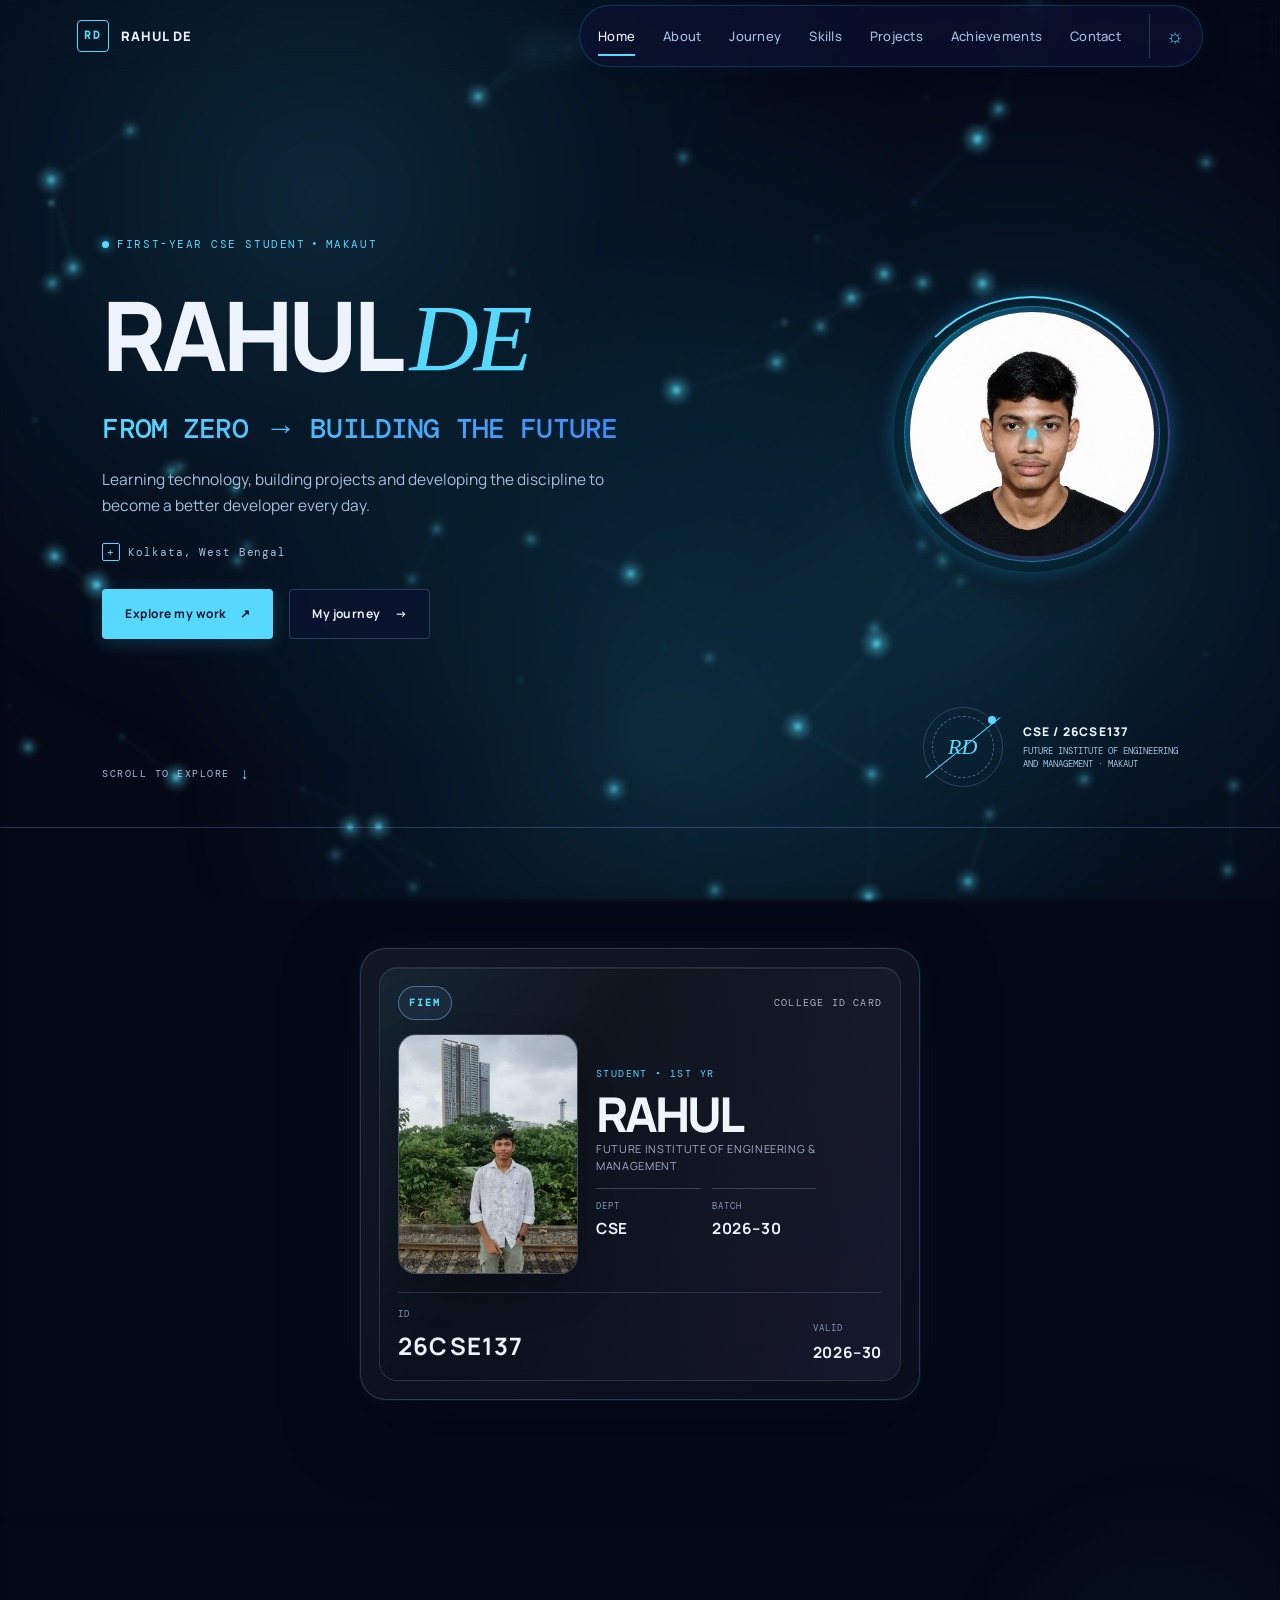
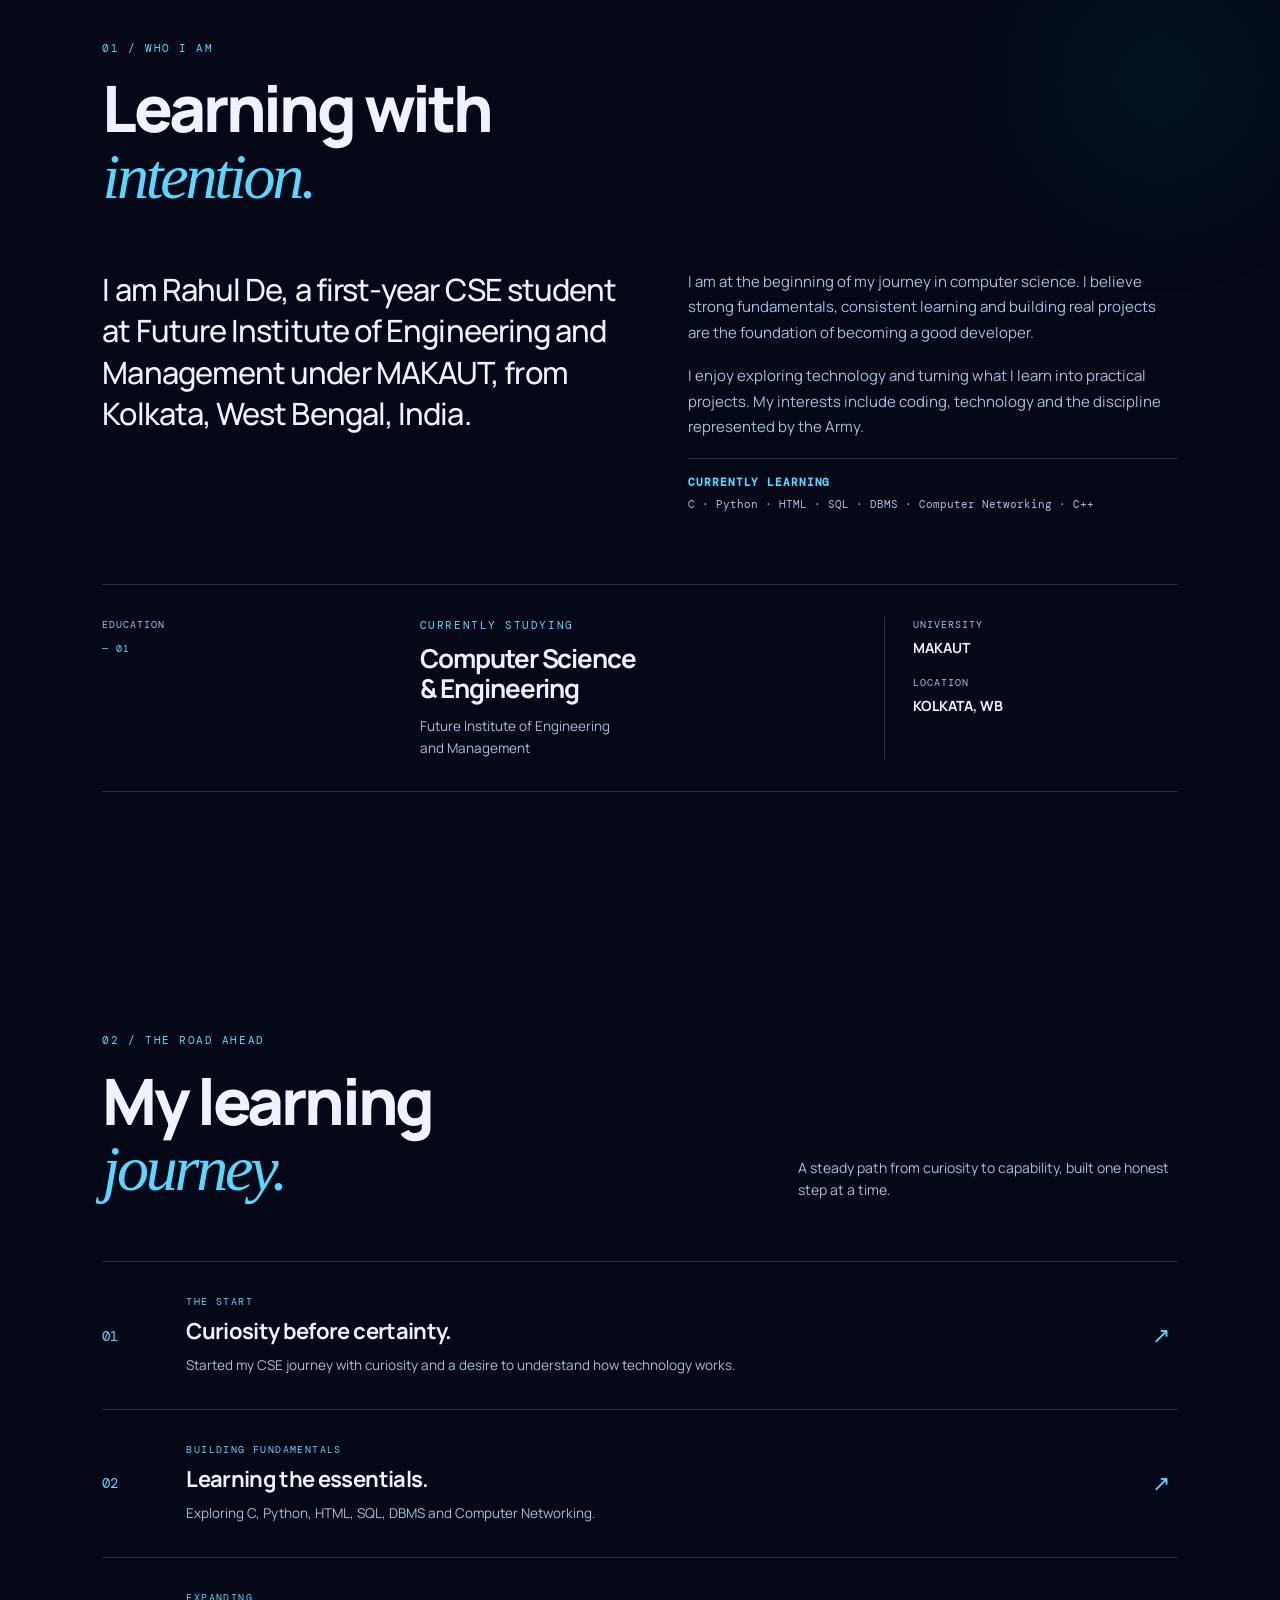
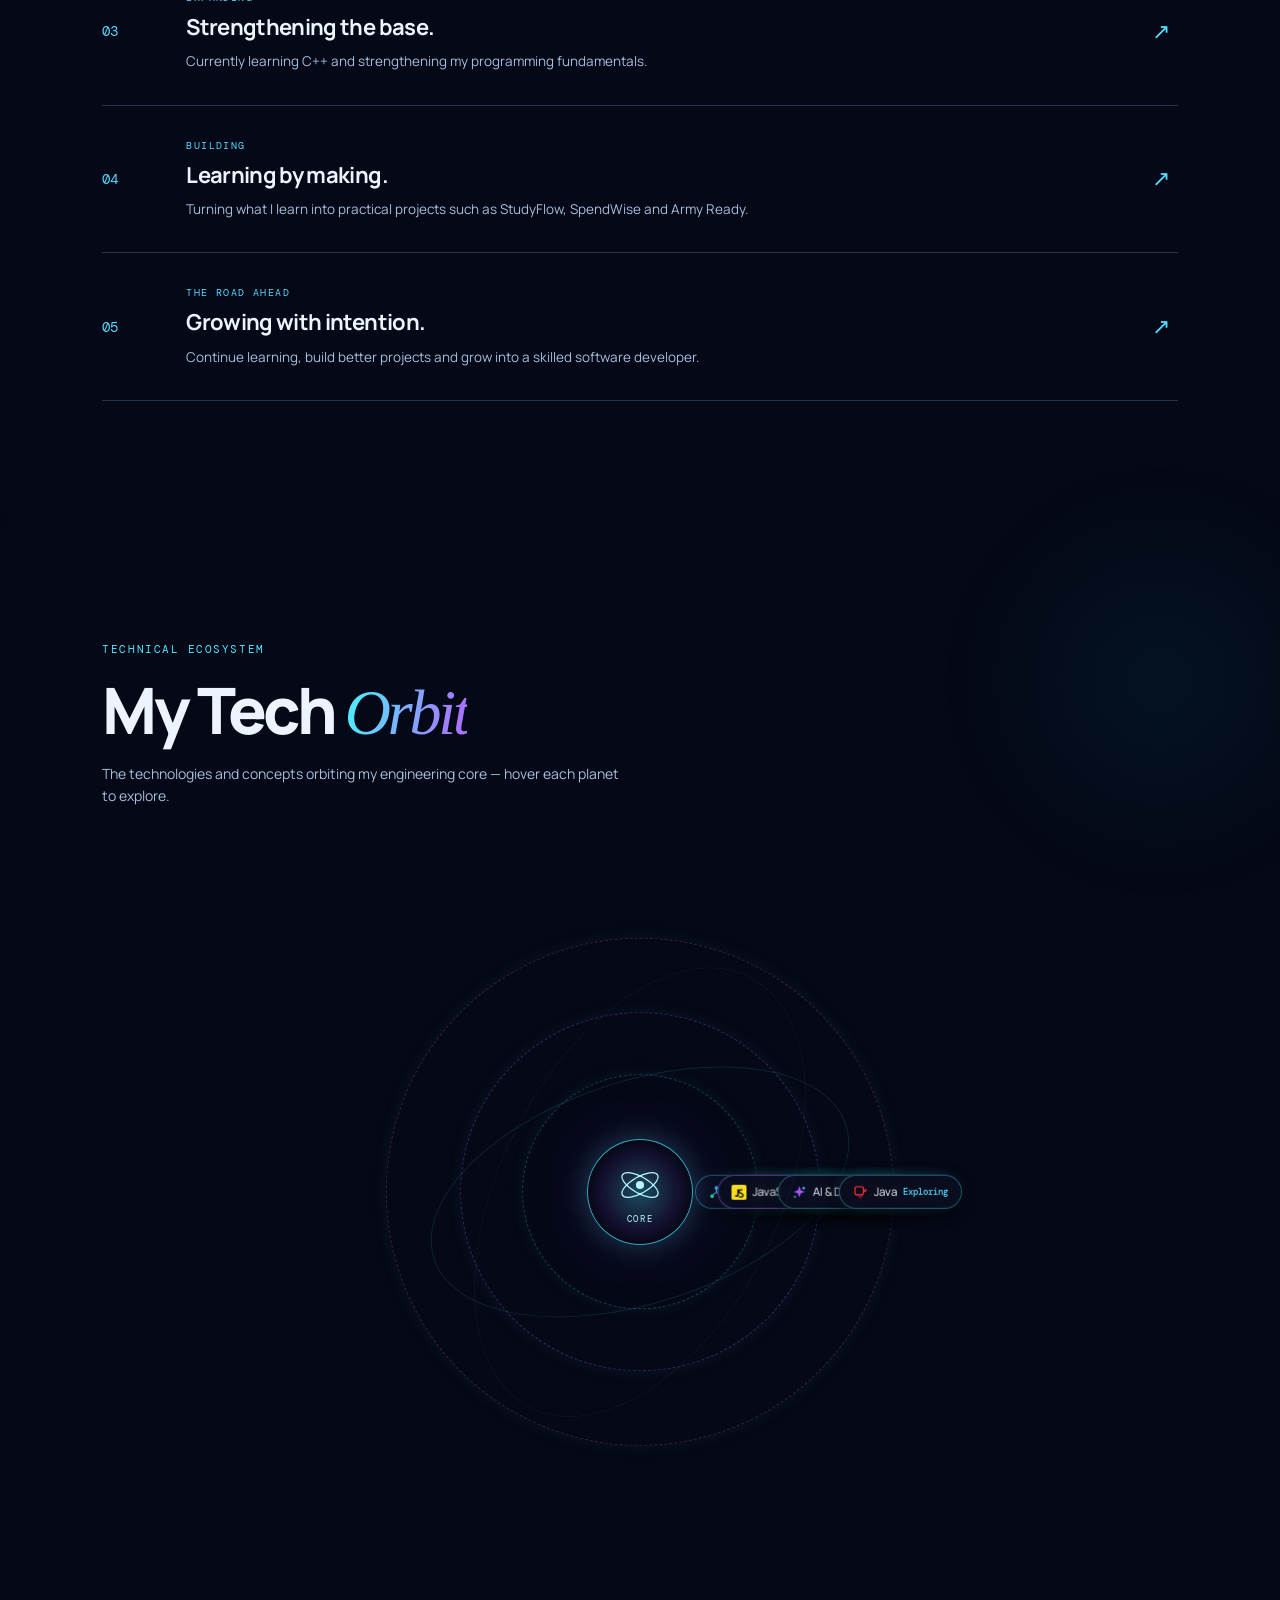
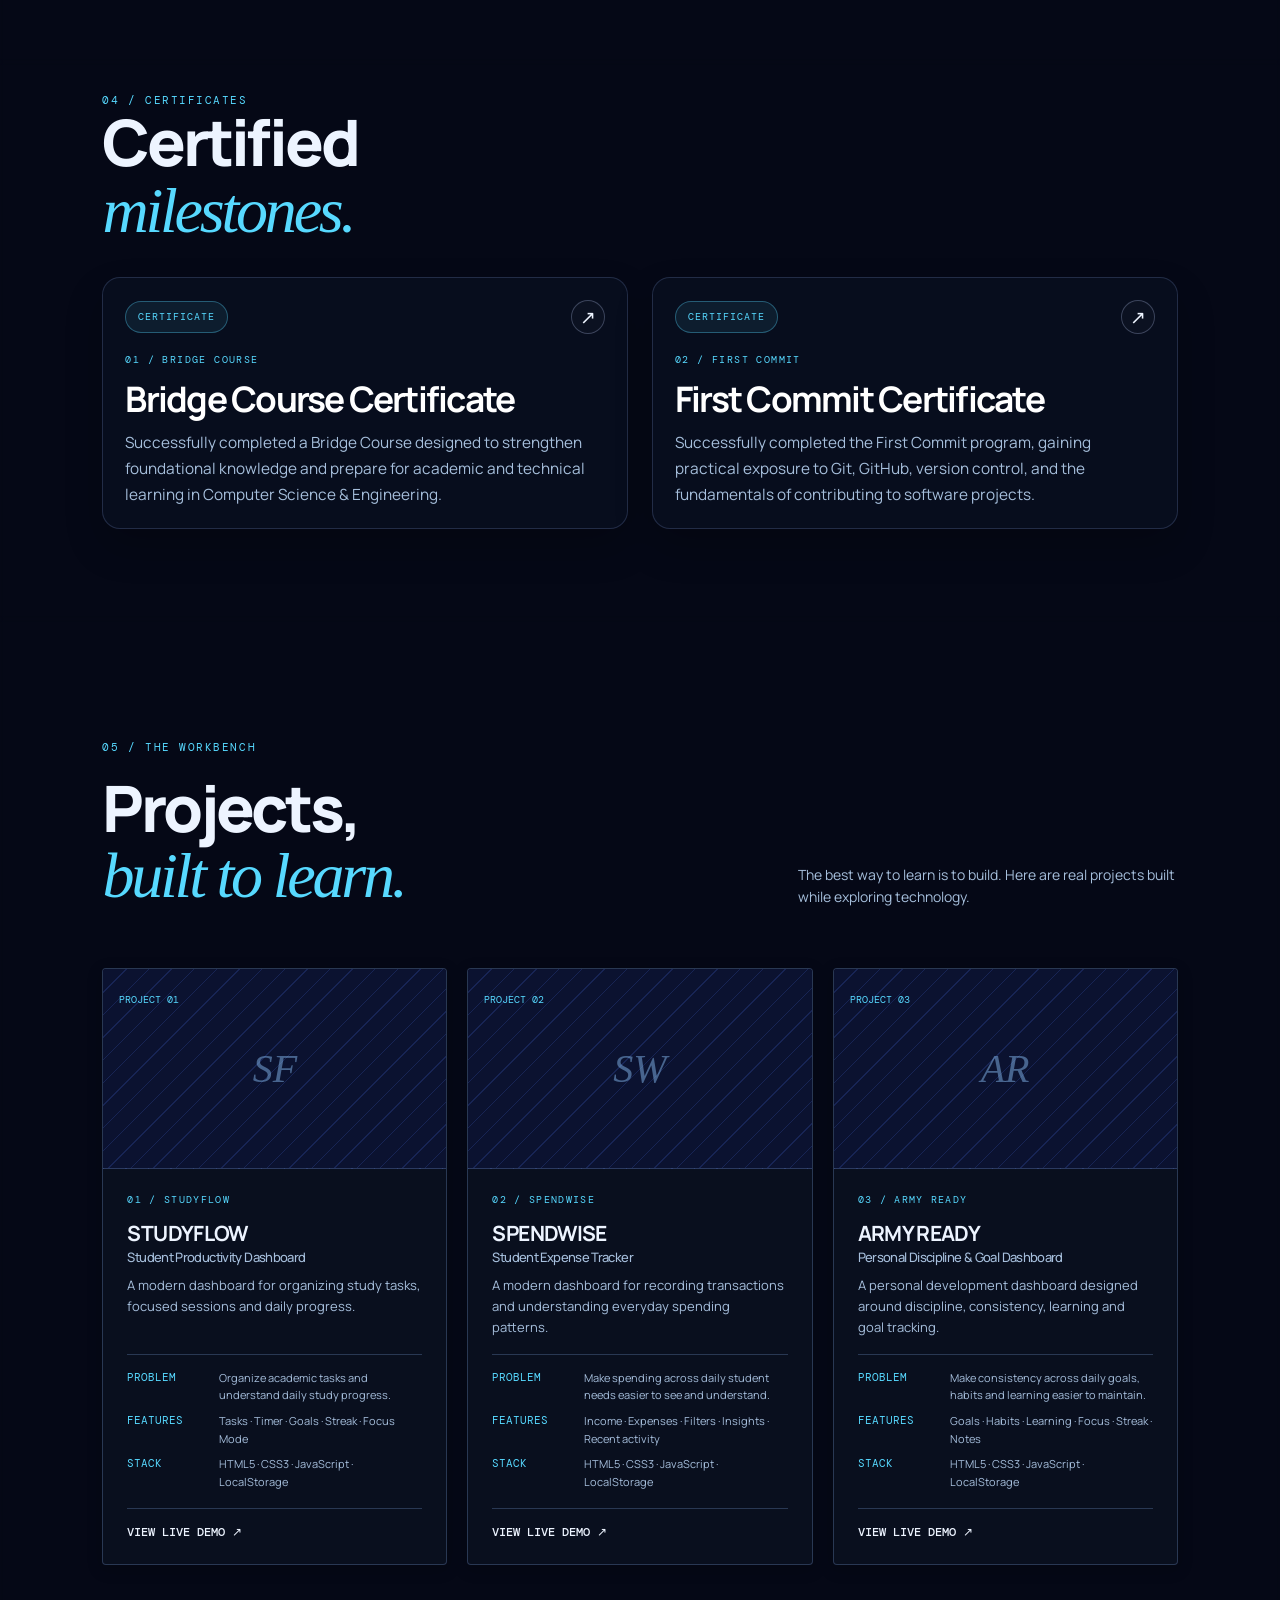
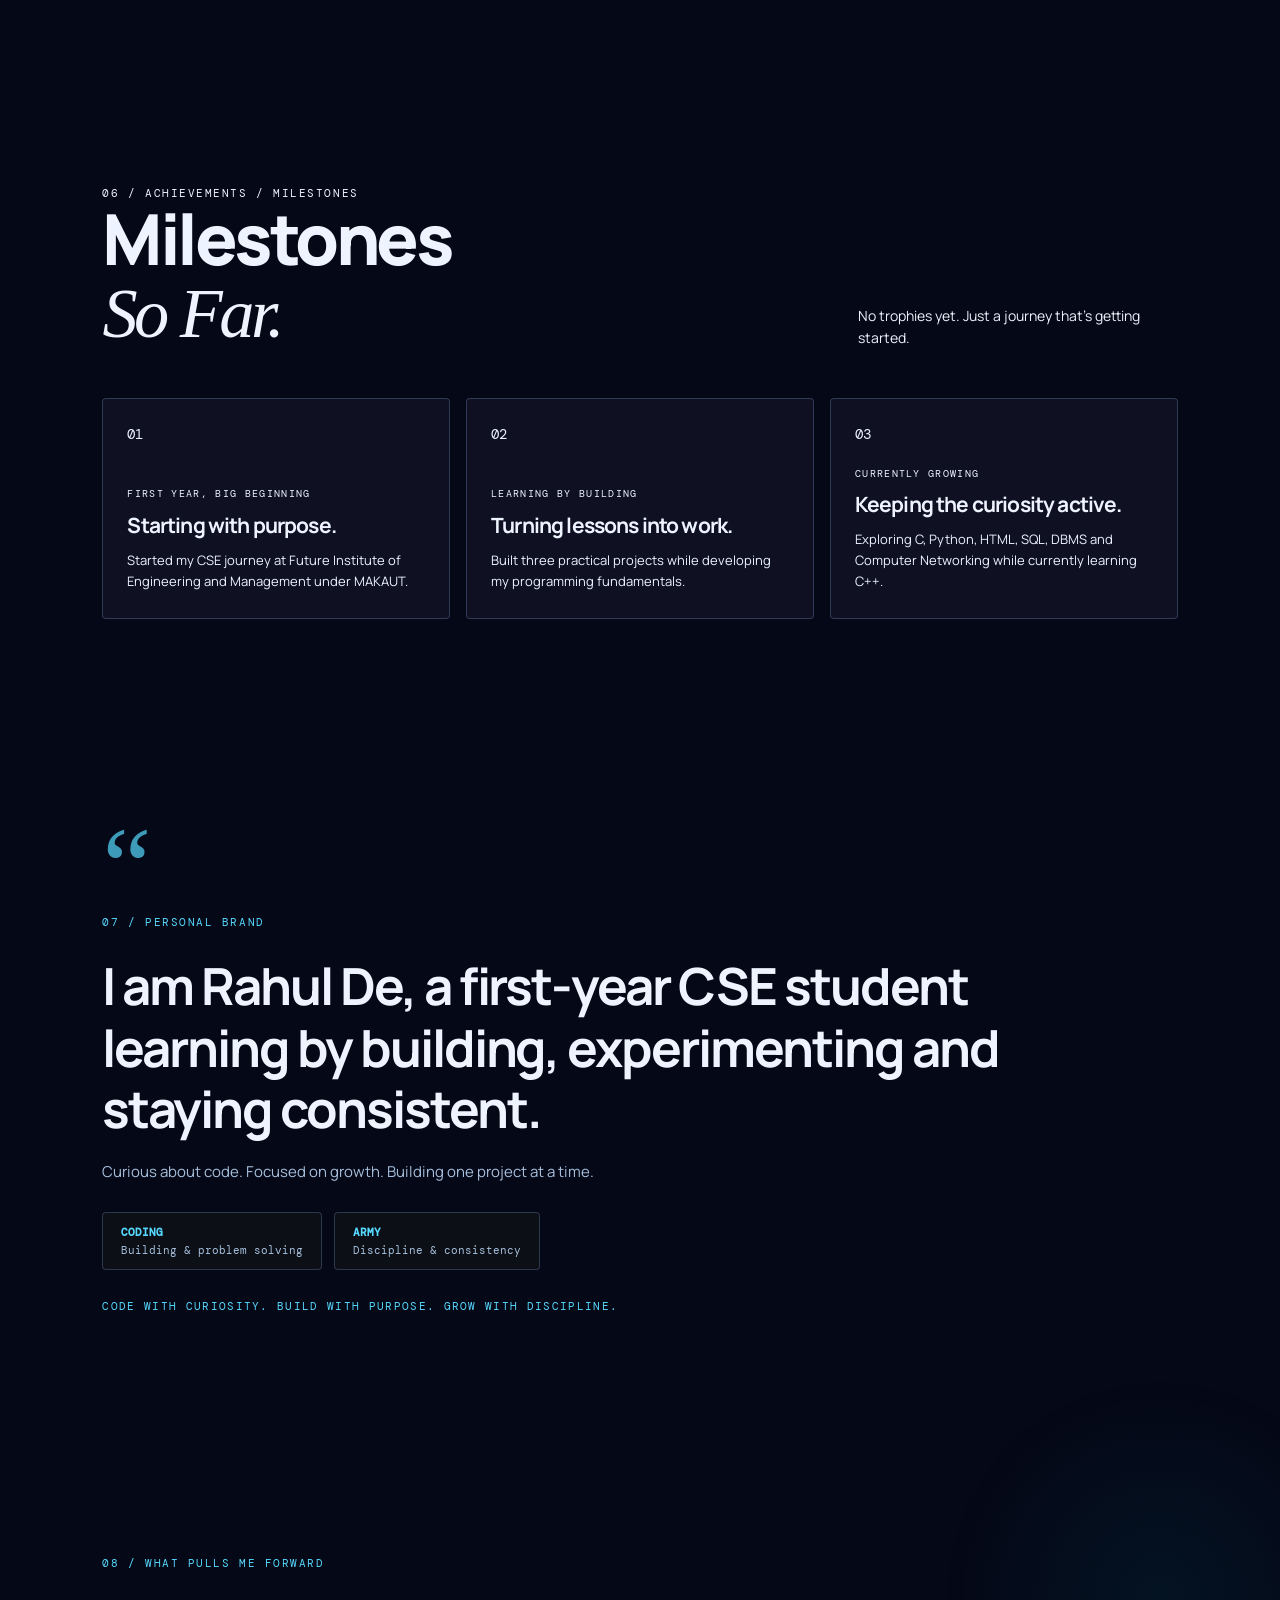
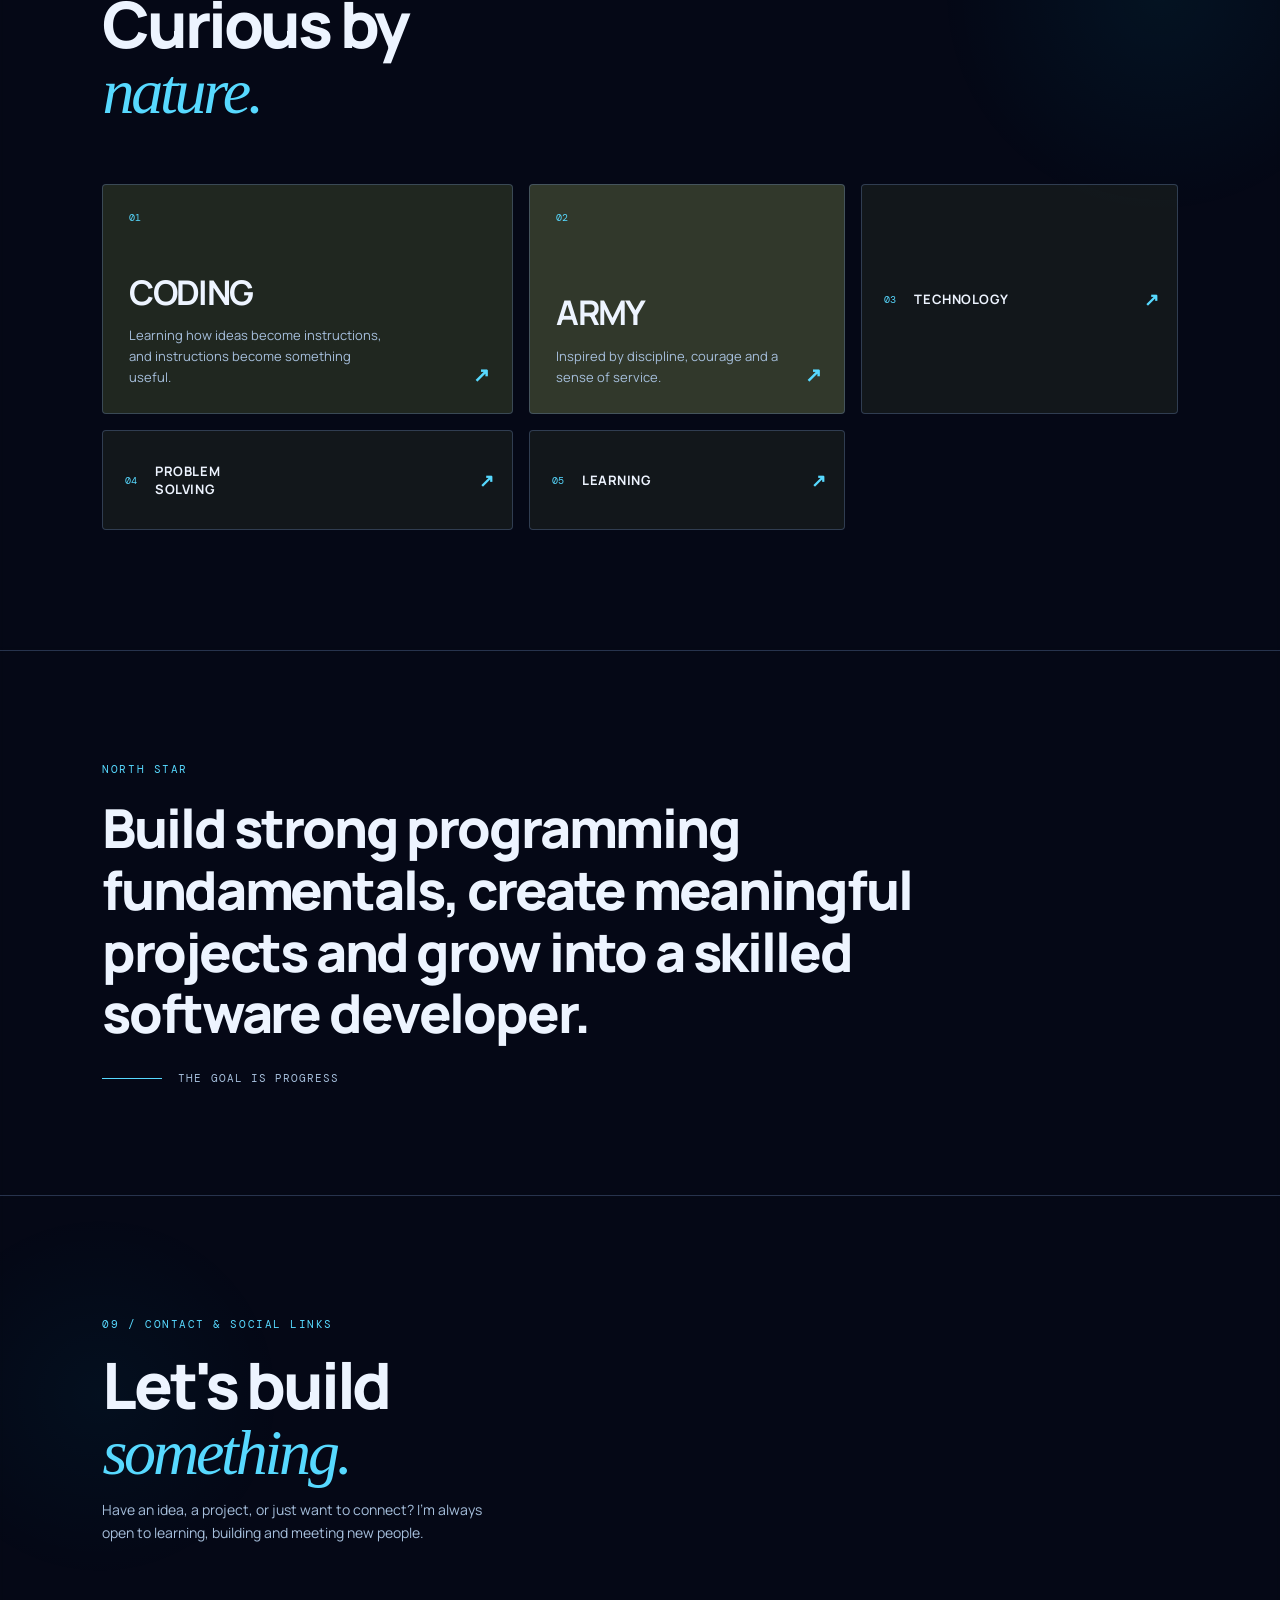
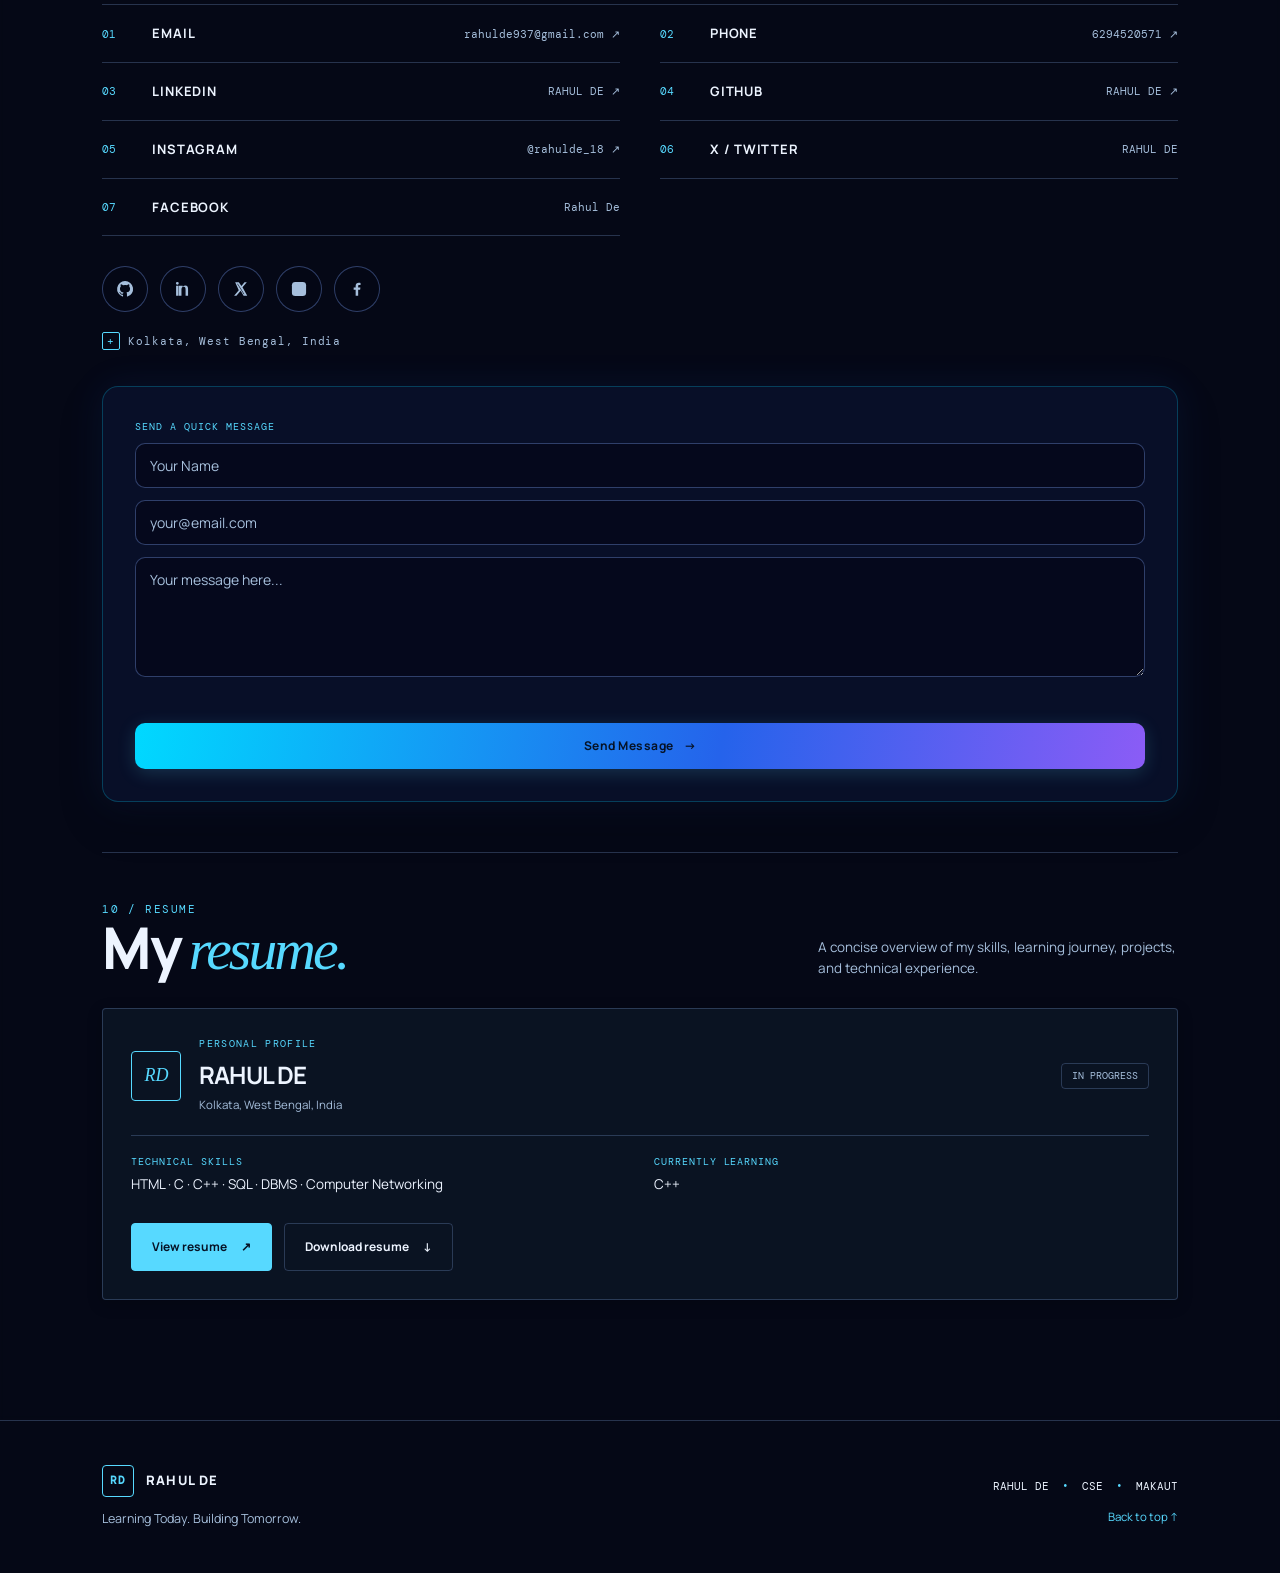
==== index.html @ 763a30e7 "change" ====
<!doctype html>
<html lang="en">
<head>
	<meta charset="utf-8">
	<meta name="viewport" content="width=device-width, initial-scale=1.0">
	<meta name="description" content="Rahul De is a first-year CSE student beginning his journey in programming, technology and problem solving.">
	<title>Rahul De | CSE Student</title>
	<link rel="preconnect" href="https://fonts.googleapis.com">
	<link rel="preconnect" href="https://fonts.gstatic.com" crossorigin>
	<link href="https://fonts.googleapis.com/css2?family=DM+Mono:wght@400;500&family=Manrope:wght@400;500;600;700;800&display=swap" rel="stylesheet">
	<link rel="stylesheet" href="style.css">
</head>
<body>
	<canvas id="futuristic-bg" class="futuristic-bg cyber-bg" aria-hidden="true"></canvas>
	<div class="portfolio-backdrop" aria-hidden="true">
		<div class="starfield">
			<span class="star star-1"></span><span class="star star-2"></span><span class="star star-3"></span>
			<span class="star star-4"></span><span class="star star-5"></span><span class="star star-6"></span>
			<span class="star star-7"></span><span class="star star-8"></span><span class="star star-9"></span>
			<span class="star star-10"></span><span class="star star-11"></span><span class="star star-12"></span>
			<span class="star star-13"></span><span class="star star-14"></span><span class="star star-15"></span>
			<span class="star star-16"></span><span class="star star-17"></span><span class="star star-18"></span>
		</div>
		<div class="glow-orb glow-orb-purple"></div>
		<div class="glow-orb glow-orb-cyan"></div>
	</div>
	<div class="scroll-progress" aria-hidden="true"><span></span></div>
	
	<header class="site-header">
		<a class="brand" href="#home" aria-label="Rahul De home"><span>RD</span><strong>RAHUL DE</strong></a>
		<button class="menu-toggle" type="button" aria-expanded="false" aria-controls="site-nav" aria-label="Toggle navigation menu">
			<span></span><span></span><span></span>
			<span class="sr-only">Toggle navigation menu</span>
		</button>
		<nav id="site-nav" class="site-nav" aria-label="Main navigation">
			<a class="nav-link active" href="#home">Home</a>
			<a class="nav-link" href="#about">About</a>
			<a class="nav-link" href="#journey">Journey</a>
			<a class="nav-link" href="#skills">Skills</a>
			<a class="nav-link" href="#projects">Projects</a>
			<a class="nav-link" href="#achievements">Achievements</a>
			<a class="nav-link" href="#contact">Contact</a>
			<button class="theme-toggle" type="button" aria-label="Switch to light theme" title="Toggle theme">
				<span class="theme-icon">☼</span>
			</button>
		</nav>
	</header>

	<main>
		<!-- 01. Hero Section -->
		<section id="home" class="hero section-pad">
			<div class="hero-grid-art" aria-hidden="true"></div>
			<div class="hero-container">
				<div class="hero-copy reveal">
					<p class="eyebrow"><span class="eyebrow-dot"></span> FIRST-YEAR CSE STUDENT <b>•</b> MAKAUT</p>
					<h1>RAHUL <em>DE</em></h1>
					<p class="hero-statement">FROM ZERO <span>→</span> BUILDING THE FUTURE</p>
					<p class="hero-intro">Learning technology, building projects and developing the discipline to become a better developer every day.</p>
					<div class="hero-location"><span>+</span> Kolkata, West Bengal</div>
					<div class="button-row">
						<a class="button button-primary" href="#projects">Explore my work <span>↗</span></a>
						<a class="button button-quiet" href="#about">My journey <span>→</span></a>
					</div>
				</div>
				<div class="hero-photo reveal">
					<div class="photo-orbit-wrapper">
						<div class="hero-photo-frame">
							<img src="./1787078400465_proimage.png" alt="Rahul De - CSE Student" class="hero-photo-img">
						</div>
						<span class="photo-orbit-dot" aria-hidden="true"></span>
					</div>
				</div>
			</div>
			<div class="hero-meta reveal">
				<div class="orbit">
					<span class="orbit-line"></span>
					<span class="orbit-dot"></span>
					<div class="initials">RD</div>
				</div>
				<div>
					<p>CSE / 26CSE137</p>
					<small>FUTURE INSTITUTE OF ENGINEERING</small>
					<small>AND MANAGEMENT · MAKAUT</small>
				</div>
			</div>
			<div class="hero-scroll">SCROLL TO EXPLORE <span>↓</span></div>
		</section>

		<section id="college-id-card" class="college-id-card-section section-pad" aria-label="College ID Card section">
			<div class="college-id-card-stage reveal">
				<article class="college-id-card" aria-label="Rahul De college ID card">
					<div class="college-id-card-inner">
						<div class="college-id-card-header">
							<span class="college-id-brand">FIEM</span>
							<span class="college-id-badge">College ID Card</span>
						</div>
						<div class="college-id-card-main">
							<div class="college-id-photo-wrap">
								<img src="./Collage%20id%20card.png" alt="Rahul De college portrait" class="college-id-photo">
							</div>
							<div class="college-id-meta">
								<p class="college-id-role">Student • 1st Yr</p>
								<h3>Rahul</h3>
								<p class="college-id-university">FUTURE INSTITUTE OF ENGINEERING &amp; MANAGEMENT</p>
								<div class="college-id-details">
									<div>
										<span>Dept</span>
										<strong>CSE</strong>
									</div>
									<div>
										<span>Batch</span>
										<strong>2026–30</strong>
									</div>
								</div>
							</div>
						</div>
						<div class="college-id-card-footer">
							<div class="college-id-id-block">
								<span>ID</span>
								<strong>26CSE137</strong>
							</div>
							<div class="college-id-valid-block">
								<span>Valid</span>
								<strong>2026–30</strong>
							</div>
						</div>
					</div>
				</article>
			</div>
		</section>

		<!-- 02. About Section -->
		<section id="about" class="section-pad about-section">
			<div class="section-heading reveal">
				<p class="kicker">01 / WHO I AM</p>
				<h2>Learning with<br><i>intention.</i></h2>
			</div>
			<div class="about-grid">
				<div class="about-lead reveal">
					<p>I am Rahul De, a first-year CSE student at Future Institute of Engineering and Management under MAKAUT, from Kolkata, West Bengal, India.</p>
				</div>
				<div class="about-detail reveal">
					<p>I am at the beginning of my journey in computer science. I believe strong fundamentals, consistent learning and building real projects are the foundation of becoming a good developer.</p>
					<p>I enjoy exploring technology and turning what I learn into practical projects. My interests include coding, technology and the discipline represented by the Army.</p>
					<p class="about-learning"><strong>CURRENTLY LEARNING</strong><span>C · Python · HTML · SQL · DBMS · Computer Networking · C++</span></p>
				</div>
			</div>
			<div class="education reveal">
				<div class="education-label">EDUCATION <span>— 01</span></div>
				<div class="education-main">
					<p class="mono">CURRENTLY STUDYING</p>
					<h3>Computer Science<br>&amp; Engineering</h3>
					<p>Future Institute of Engineering<br>and Management</p>
				</div>
				<div class="education-side">
					<p>UNIVERSITY</p>
					<strong>MAKAUT</strong>
					<p>LOCATION</p>
					<strong>KOLKATA, WB</strong>
				</div>
			</div>
		</section>

		<!-- 03. Journey Section -->
		<section id="journey" class="section-pad journey-section">
			<div class="section-heading reveal">
				<div>
					<p class="kicker">02 / THE ROAD AHEAD</p>
					<h2>My learning<br><i>journey.</i></h2>
				</div>
				<p class="heading-note">A steady path from curiosity to capability, built one honest step at a time.</p>
			</div>
			<div class="journey-list">
				<article class="journey-item reveal">
					<span class="journey-number">01</span>
					<div>
						<p class="mono">THE START</p>
						<h3>Curiosity before certainty.</h3>
						<p>Started my CSE journey with curiosity and a desire to understand how technology works.</p>
					</div>
					<span class="journey-mark">↗</span>
				</article>
				<article class="journey-item reveal">
					<span class="journey-number">02</span>
					<div>
						<p class="mono">BUILDING FUNDAMENTALS</p>
						<h3>Learning the essentials.</h3>
						<p>Exploring C, Python, HTML, SQL, DBMS and Computer Networking.</p>
					</div>
					<span class="journey-mark">↗</span>
				</article>
				<article class="journey-item reveal">
					<span class="journey-number">03</span>
					<div>
						<p class="mono">EXPANDING</p>
						<h3>Strengthening the base.</h3>
						<p>Currently learning C++ and strengthening my programming fundamentals.</p>
					</div>
					<span class="journey-mark">↗</span>
				</article>
				<article class="journey-item reveal">
					<span class="journey-number">04</span>
					<div>
						<p class="mono">BUILDING</p>
						<h3>Learning by making.</h3>
						<p>Turning what I learn into practical projects such as StudyFlow, SpendWise and Army Ready.</p>
					</div>
					<span class="journey-mark">↗</span>
				</article>
				<article class="journey-item reveal">
					<span class="journey-number">05</span>
					<div>
						<p class="mono">THE ROAD AHEAD</p>
						<h3>Growing with intention.</h3>
						<p>Continue learning, build better projects and grow into a skilled software developer.</p>
					</div>
					<span class="journey-mark">↗</span>
				</article>
			</div>
		</section>

		<!-- 04. Skills Section -->
		<section id="skills" class="section-pad skills-section skills-orbit-section">
			<div class="section-heading reveal">
				<p class="kicker tech-orbit-kicker">TECHNICAL ECOSYSTEM</p>
				<h2>My Tech <i>Orbit</i></h2>
				<p class="heading-note">The technologies and concepts orbiting my engineering core — hover each planet to explore.</p>
			</div>
			<!-- Skills orbit container (populated by JS) -->
			<div class="skills-orbit-container" id="skillsOrbitContainer" aria-label="Technologies in my technical ecosystem">
				<div class="orbit-track"></div>
				<div class="orbit-track"></div>
				<div class="orbit-track"></div>
				<div class="skills-orbit-center" aria-label="Engineering core">
					<svg viewBox="0 0 64 64" aria-hidden="true"><ellipse cx="32" cy="32" rx="25" ry="10" transform="rotate(30 32 32)"></ellipse><ellipse cx="32" cy="32" rx="25" ry="10" transform="rotate(-30 32 32)"></ellipse><circle cx="32" cy="32" r="5"></circle></svg>
					<span>CORE</span>
				</div>
			</div>
			<div class="skills-grid">
				<article class="skill reveal">
					<span class="skill-index">01</span>
					<div>
						<h3>Programming</h3>
						<div class="skill-list">
							<span><svg class="tech-icon" width="15" height="15" viewBox="0 0 24 24" fill="none" xmlns="http://www.w3.org/2000/svg" aria-hidden="true"><path d="M16.92 4.18A9.9 9.9 0 0 0 12 2.92C6.98 2.92 2.92 6.98 2.92 12s4.06 9.08 9.08 9.08c1.78 0 3.46-.51 4.9-1.42a9.92 9.92 0 0 0 3.73-4.32l-3.32-1.37a6.22 6.22 0 0 1-2.31 2.7 5.6 5.6 0 0 1-3 .83 5.71 5.71 0 0 1-5.7-5.7 5.71 5.71 0 0 1 5.7-5.7c1.1 0 2.14.31 3 .85.87.56 1.54 1.36 1.95 2.3l3.32-1.37a9.77 9.77 0 0 0-3.65-4.7z" fill="#00599C"/><path d="M12 5.5a6.5 6.5 0 0 0-6.5 6.5 6.5 6.5 0 0 0 6.5 6.5c1.47 0 2.82-.49 3.9-1.31l-1.34-2.32a3.84 3.84 0 0 1-2.56.97 3.84 3.84 0 0 1-3.84-3.84 3.84 3.84 0 0 1 3.84-3.84c1 0 1.9.36 2.59 1l1.34-2.32A6.47 6.47 0 0 0 12 5.5z" fill="#659AD2"/></svg>C <b>Basic</b></span>
							<span><svg class="tech-icon" width="15" height="15" viewBox="0 0 24 24" fill="none" xmlns="http://www.w3.org/2000/svg" aria-hidden="true"><path d="M11.9 2c-3.1 0-2.9 1.3-2.9 1.3l.01 1.4h2.9v.4H6.1S4 4.9 4 8c0 3.2 1.8 3.1 1.8 3.1h1.1v-1.5c0-1.8 1.5-1.7 1.5-1.7h2.9c1.7 0 1.6-1.5 1.6-1.5V4.4S13.1 2 11.9 2zm-1.6 1a.6.6 0 1 1 0 1.2.6.6 0 0 1 0-1.2z" fill="#3776AB"/><path d="M12.1 22c3.1 0 2.9-1.3 2.9-1.3l-.01-1.4h-2.9v-.4h5.8s2.1.2 2.1-2.9c0-3.2-1.8-3.1-1.8-3.1h-1.1v1.5c0 1.8-1.5 1.7-1.5 1.7H12.7c-1.7 0-1.6 1.5-1.6 1.5v1.9s-.2 2.5 1 2.5zm1.6-1a.6.6 0 1 1 0-1.2.6.6 0 0 1 0 1.2z" fill="#FFD43B"/></svg>Python <b>Basic</b></span>
							<span><svg class="tech-icon" width="15" height="15" viewBox="0 0 24 24" fill="none" xmlns="http://www.w3.org/2000/svg" aria-hidden="true"><path d="M11.5 2.5L2 8v8l9.5 5.5L21 16V8L11.5 2.5z" fill="#00599C"/><path d="M11.5 4.5L4 8.8v6.4l7.5 4.3 7.5-4.3V8.8L11.5 4.5z" fill="#004482"/><path d="M10.8 14.2c-.6.5-1.4.8-2.3.8-1.7 0-3-1.3-3-3s1.3-3 3-3c.9 0 1.7.3 2.3.8l.9-1.2C10.8 7.9 9.7 7.5 8.5 7.5 6 7.5 4 9.5 4 12s2 4.5 4.5 4.5c1.2 0 2.3-.4 3.2-1.1l-.9-1.2z" fill="#FFFFFF"/><path d="M14.5 10.5v1h-1v1h1v1h1v-1h1v-1h-1v-1h-1zm4 0v1h-1v1h1v1h1v-1h1v-1h-1v-1h-1z" fill="#659AD2"/></svg>C++ <b>Learning</b></span>
						</div>
					</div>
				</article>
				<article class="skill reveal">
					<span class="skill-index">02</span>
					<div>
						<h3>Web</h3>
						<div class="skill-list">
							<span><svg class="tech-icon" width="15" height="15" viewBox="0 0 24 24" fill="none" xmlns="http://www.w3.org/2000/svg" aria-hidden="true"><path d="M3 2l1.6 18.2L12 22l7.4-1.8L21 2H3z" fill="#E34F26"/><path d="M12 3.7v16.5l5.8-1.5L19.3 3.7H12z" fill="#EF652A"/><path d="M12 7.7H7.7l.2 2.5h4.1V7.7zm0 5H8.1l.3 2.6 3.6 1v-2.6l-1.8-.5-.1-1H12v-.5zm0-7.5v2.5h4.4l-.4 4.5H12v2.5h3.9l-.4 4-3.5 1v2.6l6-1.6.8-9.4.3-3.6H12z" fill="#FFFFFF"/></svg>HTML <b>Basic</b></span>
						</div>
					</div>
				</article>
				<article class="skill reveal">
					<span class="skill-index">03</span>
					<div>
						<h3>Database</h3>
						<div class="skill-list">
							<span><svg class="tech-icon" width="15" height="15" viewBox="0 0 24 24" fill="none" xmlns="http://www.w3.org/2000/svg" aria-hidden="true"><ellipse cx="12" cy="5" rx="8" ry="3" fill="#00758F"/><path d="M4 5v5c0 1.66 3.58 3 8 3s8-1.34 8-3V5" stroke="#00758F" stroke-width="2" fill="none"/><path d="M4 10v5c0 1.66 3.58 3 8 3s8-1.34 8-3v-5" stroke="#00758F" stroke-width="2" fill="none"/><path d="M4 15v4c0 1.66 3.58 3 8 3s8-1.34 8-3v-4" stroke="#00758F" stroke-width="2" fill="none"/><circle cx="16" cy="16" r="4" fill="#F29111"/><path d="M14.5 16l1 1 2-2" stroke="#FFFFFF" stroke-width="1.2" stroke-linecap="round" stroke-linejoin="round"/></svg>SQL <b>Basic</b></span>
							<span><svg class="tech-icon" width="15" height="15" viewBox="0 0 24 24" fill="none" xmlns="http://www.w3.org/2000/svg" aria-hidden="true"><ellipse cx="12" cy="6" rx="7" ry="2.5" fill="#0284C7"/><ellipse cx="12" cy="6" rx="7" ry="2.5" stroke="#38BDF8" stroke-width="1"/><path d="M5 6v5c0 1.38 3.13 2.5 7 2.5s7-1.12 7-2.5V6" stroke="#0284C7" stroke-width="1.8" fill="none"/><path d="M5 11v5c0 1.38 3.13 2.5 7 2.5s7-1.12 7-2.5v-5" stroke="#0284C7" stroke-width="1.8" fill="none"/><path d="M5 16v2c0 1.38 3.13 2.5 7 2.5s7-1.12 7-2.5v-2" stroke="#38BDF8" stroke-width="1.8" fill="none"/></svg>DBMS <b>Basic</b></span>
						</div>
					</div>
				</article>
				<article class="skill reveal">
					<span class="skill-index">04</span>
					<div>
						<h3>Computer Science</h3>
						<div class="skill-list">
							<span><svg class="tech-icon" width="15" height="15" viewBox="0 0 24 24" fill="none" xmlns="http://www.w3.org/2000/svg" aria-hidden="true"><circle cx="12" cy="5" r="3" fill="#38BDF8"/><circle cx="5" cy="18" r="3" fill="#34D399"/><circle cx="19" cy="18" r="3" fill="#34D399"/><path d="M12 8v4M12 12l-5 3M12 12l5 3" stroke="#38BDF8" stroke-width="1.8" stroke-linecap="round"/></svg>Computer Networking <b>Basic</b></span>
						</div>
					</div>
				</article>
				<article class="skill reveal">
					<span class="skill-index">05</span>
					<div>
						<h3>Tools</h3>
						<div class="skill-list">
							<span><svg class="tech-icon" width="15" height="15" viewBox="0 0 24 24" fill="none" xmlns="http://www.w3.org/2000/svg" aria-hidden="true"><path d="M17.5 2.1L6.7 11.2l4.8 3.6 6-4.5V2.1z" fill="#0065A9"/><path d="M17.5 21.9l-6-4.5-4.8 3.6L17.5 21.9z" fill="#007ACC"/><path d="M6.7 11.2L2 7.7v8.6l4.7-3.5 4.8 3.6 6 4.5 4.5-2.2V5.3l-4.5-2.2-6 4.5-4.8 3.6z" fill="#1F9CF0"/><path d="M17.5 2.1l4.5 2.2v15.4l-4.5 2.2V2.1z" fill="#0065A9"/></svg>VS Code <b>Tool</b></span>
							<span><svg class="tech-icon" width="15" height="15" viewBox="0 0 24 24" fill="none" xmlns="http://www.w3.org/2000/svg" aria-hidden="true"><path d="M21.6 10.9L13.1 2.4c-.6-.6-1.5-.6-2.1 0L8.9 4.5l2.7 2.7c.6-.2 1.3 0 1.8.5.5.5.6 1.3.3 1.9l2.6 2.6c.6-.3 1.4-.2 1.9.3.7.7.7 1.9 0 2.6-.7.7-1.9.7-2.6 0-.6-.6-.7-1.4-.3-2.1l-2.4-2.4v5.3c.2.1.4.3.5.5.7.7.7 1.9 0 2.6-.7.7-1.9.7-2.6 0-.7-.7-.7-1.9 0-2.6.2-.2.4-.4.6-.5V8.5c-.2-.1-.4-.3-.6-.5-.6-.6-.7-1.4-.3-2.1L8.2 3.8 2.4 9.6c-.6.6-.6 1.5 0 2.1l8.5 8.5c.6.6 1.5.6 2.1 0l8.6-8.6c.6-.6.6-1.6 0-2.2v-.5z" fill="#F05032"/></svg>Git <b>Tool</b></span>
							<span><svg class="tech-icon github-icon" width="15" height="15" viewBox="0 0 24 24" fill="none" xmlns="http://www.w3.org/2000/svg" aria-hidden="true"><path fill-rule="evenodd" clip-rule="evenodd" d="M12 2C6.477 2 2 6.484 2 12.017c0 4.425 2.865 8.18 6.839 9.504.5.092.682-.217.682-.483 0-.237-.008-.868-.013-1.703-2.782.605-3.369-1.343-3.369-1.343-.454-1.158-1.11-1.466-1.11-1.466-.908-.62.069-.608.069-.608 1.003.07 1.53 1.032 1.53 1.032.892 1.53 2.341 1.088 2.91.832.092-.647.35-1.088.636-1.338-2.22-.253-4.555-1.113-4.555-4.951 0-1.093.39-1.988 1.029-2.688-.103-.253-.446-1.272.098-2.65 0 0 .84-.27 2.75 1.026A9.564 9.564 0 0112 6.844c.85.004 1.705.115 2.504.337 1.909-1.296 2.747-1.027 2.747-1.027.546 1.379.202 2.398.1 2.651.64.7 1.028 1.595 1.028 2.688 0 3.848-2.339 4.695-4.566 4.943.359.309.678.92.678 1.855 0 1.338-.012 2.419-.012 2.747 0 .268.18.58.688.482A10.019 10.019 0 0022 12.017C22 6.484 17.522 2 12 2z" fill="#FFFFFF"/></svg>GitHub <b>Tool</b></span>
						</div>
					</div>
				</article>
				<article class="skill reveal">
					<span class="skill-index">06</span>
					<div>
						<h3>Exploring</h3>
						<div class="skill-list">
							<span><svg class="tech-icon" width="15" height="15" viewBox="0 0 24 24" fill="none" xmlns="http://www.w3.org/2000/svg" aria-hidden="true"><path d="M12 2L14.4 8.6L21 11L14.4 13.4L12 20L9.6 13.4L3 11L9.6 8.6L12 2Z" fill="#A855F7"/><circle cx="19" cy="5" r="2" fill="#38BDF8"/><circle cx="5" cy="19" r="1.5" fill="#38BDF8"/></svg>AI &amp; Data <b>Exploring</b></span>
						</div>
					</div>
				</article>
				<article class="skill reveal">
					<span class="skill-index">07</span>
					<div>
						<h3>Modern Languages</h3>
						<div class="skill-list">
							<span><svg class="tech-icon" width="15" height="15" viewBox="0 0 24 24" fill="none" xmlns="http://www.w3.org/2000/svg" aria-hidden="true"><path d="M8.85 16.83c0 .24.19.43.43.43h5.44c.24 0 .43-.19.43-.43 0-.24-.19-.43-.43-.43H9.28c-.24 0-.43.19-.43.43zm-1.02 2.05c0 .24.19.43.43.43h7.48c.24 0 .43-.19.43-.43 0-.24-.19-.43-.43-.43H8.26c-.24 0-.43.19-.43.43zm1.88 2.05c0 .24.19.43.43.43h3.72c.24 0 .43-.19.43-.43 0-.24-.19-.43-.43-.43h-3.72c-.24 0-.43.19-.43.43zM19.14 7.5h-1.28V6.28A4.28 4.28 0 0 0 13.58 2H6.42A4.28 4.28 0 0 0 2.14 6.28v6.44a4.28 4.28 0 0 0 4.28 4.28h7.16a4.28 4.28 0 0 0 4.28-4.28V11.5h1.28a2.57 2.57 0 0 0 2.57-2.57A1.43 1.43 0 0 0 19.14 7.5zm-3.28 5.22a2.14 2.14 0 0 1-2.14 2.14H6.42a2.14 2.14 0 0 1-2.14-2.14V6.28a2.14 2.14 0 0 1 2.14-2.14h7.16a2.14 2.14 0 0 1 2.14 2.14v6.44zm3.85-3.79c0 .24-.19.43-.43.43h-1.28V8.93h1.28c.24 0 .43.19.43.43v-.43z" fill="#EA2D2E"/></svg>Java <b>Exploring</b></span>
							<span><svg class="tech-icon" width="15" height="15" viewBox="0 0 24 24" fill="none" xmlns="http://www.w3.org/2000/svg" aria-hidden="true"><rect width="24" height="24" rx="3" fill="#F7DF1E"/><path d="M12.5 17.8c.8.5 1.7.8 2.6.8 1.4 0 2.3-.7 2.3-1.8 0-1.2-.8-1.7-2.2-2.3l-.7-.3c-2-.9-3.3-2-3.3-3.9 0-2 1.5-3.5 3.8-3.5 1.1 0 2 .3 2.7.7l-.7 2c-.6-.4-1.3-.6-2-.6-1.1 0-1.8.6-1.8 1.4 0 1 .7 1.5 2 2l.7.3c2.3 1 3.5 2.1 3.5 4.1 0 2.3-1.7 3.8-4.4 3.8-1.3 0-2.5-.4-3.3-.9l.8-2.2zM9.5 7h2.2v8.5c0 2.4-1.3 3.6-3.6 3.6-.9 0-1.9-.2-2.5-.6l.6-2c.4.3 1 .4 1.6.4 1 0 1.6-.5 1.6-1.7V7z" fill="#000000"/></svg>JavaScript <b>Exploring</b></span>
						</div>
					</div>
				</article>
			</div>
		</section>

		<section class="certificates-section section-pad" aria-labelledby="certificates-title">
			<div class="certificates-heading reveal">
				<p class="kicker">04 / CERTIFICATES</p>
				<h2 id="certificates-title">Certified<br><i>milestones.</i></h2>
			</div>
			<div class="certificates-grid reveal">
				<a class="certificates-card" href="./Bridge%20course.pdf" target="_blank" rel="noopener noreferrer" aria-label="Open Bridge Course Certificate in a new tab">
					<div class="certificates-card-top">
						<span class="certificates-badge">Certificate</span>
						<span class="certificates-arrow">↗</span>
					</div>
					<div class="certificates-card-body">
						<p class="certificates-label">01 / BRIDGE COURSE</p>
						<h3>Bridge Course Certificate</h3>
						<p>Successfully completed a Bridge Course designed to strengthen foundational knowledge and prepare for academic and technical learning in Computer Science &amp; Engineering.</p>
					</div>
				</a>
				<a class="certificates-card" href="./First%20commit.pdf" target="_blank" rel="noopener noreferrer" aria-label="Open First Commit Certificate in a new tab">
					<div class="certificates-card-top">
						<span class="certificates-badge">Certificate</span>
						<span class="certificates-arrow">↗</span>
					</div>
					<div class="certificates-card-body">
						<p class="certificates-label">02 / FIRST COMMIT</p>
						<h3>First Commit Certificate</h3>
						<p>Successfully completed the First Commit program, gaining practical exposure to Git, GitHub, version control, and the fundamentals of contributing to software projects.</p>
					</div>
				</a>
			</div>
		</section>

		<!-- 05. Projects Section -->
		<section id="projects" class="section-pad projects-section">
			<div class="section-heading projects-heading reveal">
				<div>
					<p class="kicker">05 / THE WORKBENCH</p>
					<h2>Projects,<br><i>built to learn.</i></h2>
				</div>
				<p class="heading-note">The best way to learn is to build. Here are real projects built while exploring technology.</p>
			</div>
			<div class="projects-grid">
				<article class="project-card reveal">
					<div class="project-image studyflow-image">
						<span>PROJECT 01</span>
						<div class="image-placeholder">SF</div>
					</div>
					<div class="project-info">
						<p class="mono">01 / STUDYFLOW</p>
						<h3>STUDYFLOW<br><span>Student Productivity Dashboard</span></h3>
						<p>A modern dashboard for organizing study tasks, focused sessions and daily progress.</p>
						<dl>
							<dt>PROBLEM</dt>
							<dd>Organize academic tasks and understand daily study progress.</dd>
							<dt>FEATURES</dt>
							<dd>Tasks · Timer · Goals · Streak · Focus Mode</dd>
							<dt>STACK</dt>
							<dd>HTML5 · CSS3 · JavaScript · LocalStorage</dd>
						</dl>
						<div class="project-links">
							<a href="./studyflow/index.html" aria-label="View live demo of StudyFlow">VIEW LIVE DEMO ↗</a>
						</div>
					</div>
				</article>
				<article class="project-card reveal">
					<div class="project-image spendwise-image">
						<span>PROJECT 02</span>
						<div class="image-placeholder">SW</div>
					</div>
					<div class="project-info">
						<p class="mono">02 / SPENDWISE</p>
						<h3>SPENDWISE<br><span>Student Expense Tracker</span></h3>
						<p>A modern dashboard for recording transactions and understanding everyday spending patterns.</p>
						<dl>
							<dt>PROBLEM</dt>
							<dd>Make spending across daily student needs easier to see and understand.</dd>
							<dt>FEATURES</dt>
							<dd>Income · Expenses · Filters · Insights · Recent activity</dd>
							<dt>STACK</dt>
							<dd>HTML5 · CSS3 · JavaScript · LocalStorage</dd>
						</dl>
						<div class="project-links">
							<a href="./spendwise/index.html" aria-label="View live demo of SpendWise">VIEW LIVE DEMO ↗</a>
						</div>
					</div>
				</article>
				<article class="project-card reveal">
					<div class="project-image army-ready-image">
						<span>PROJECT 03</span>
						<div class="image-placeholder">AR</div>
					</div>
					<div class="project-info">
						<p class="mono">03 / ARMY READY</p>
						<h3>ARMY READY<br><span>Personal Discipline &amp; Goal Dashboard</span></h3>
						<p>A personal development dashboard designed around discipline, consistency, learning and goal tracking.</p>
						<dl>
							<dt>PROBLEM</dt>
							<dd>Make consistency across daily goals, habits and learning easier to maintain.</dd>
							<dt>FEATURES</dt>
							<dd>Goals · Habits · Learning · Focus · Streak · Notes</dd>
							<dt>STACK</dt>
							<dd>HTML5 · CSS3 · JavaScript · LocalStorage</dd>
						</dl>
						<div class="project-links">
							<a href="./army-ready/index.html" aria-label="View live demo of Army Ready">VIEW LIVE DEMO ↗</a>
						</div>
					</div>
				</article>
			</div>
		</section>

		<!-- 06. Milestones Section -->
		<section id="achievements" class="section-pad achievement-section">
			<div class="milestones-heading reveal">
				<div>
					<p class="kicker">06 / ACHIEVEMENTS / MILESTONES</p>
					<h2>Milestones<br><i>So Far.</i></h2>
				</div>
				<p>No trophies yet. Just a journey that's getting started.</p>
			</div>
			<div class="milestone-list">
				<article class="milestone-card reveal">
					<span class="milestone-number">01</span>
					<div>
						<p class="mono">FIRST YEAR, BIG BEGINNING</p>
						<h3>Starting with purpose.</h3>
						<p>Started my CSE journey at Future Institute of Engineering and Management under MAKAUT.</p>
					</div>
				</article>
				<article class="milestone-card reveal">
					<span class="milestone-number">02</span>
					<div>
						<p class="mono">LEARNING BY BUILDING</p>
						<h3>Turning lessons into work.</h3>
						<p>Built three practical projects while developing my programming fundamentals.</p>
					</div>
				</article>
				<article class="milestone-card reveal">
					<span class="milestone-number">03</span>
					<div>
						<p class="mono">CURRENTLY GROWING</p>
						<h3>Keeping the curiosity active.</h3>
						<p>Exploring C, Python, HTML, SQL, DBMS and Computer Networking while currently learning C++.</p>
					</div>
				</article>
			</div>
		</section>

		<!-- 07. Personal Brand Section -->
		<section class="statement-section section-pad">
			<div class="statement-mark">“</div>
			<p class="kicker reveal">07 / PERSONAL BRAND</p>
			<blockquote class="reveal">I am Rahul De, a first-year CSE student learning by building, experimenting and staying consistent.</blockquote>
			<p class="brand-support reveal">Curious about code. Focused on growth. Building one project at a time.</p>
			<div class="brand-pillars reveal">
				<span><b>CODING</b> Building &amp; problem solving</span>
				<span><b>ARMY</b> Discipline &amp; consistency</span>
			</div>
			<p class="statement-sign reveal">CODE WITH CURIOSITY. BUILD WITH PURPOSE. GROW WITH DISCIPLINE.</p>
		</section>

		<!-- 08. Interests Section -->
		<section id="interests" class="section-pad interests-section">
			<div class="section-heading reveal">
				<p class="kicker">08 / WHAT PULLS ME FORWARD</p>
				<h2>Curious by<br><i>nature.</i></h2>
			</div>
			<div class="interest-grid">
				<article class="interest interest-main reveal">
					<span>01</span>
					<h3>CODING</h3>
					<p>Learning how ideas become instructions, and instructions become something useful.</p>
					<b>↗</b>
				</article>
				<article class="interest interest-army reveal">
					<span>02</span>
					<h3>ARMY</h3>
					<p>Inspired by discipline, courage and a sense of service.</p>
					<b>↗</b>
				</article>
				<div class="interest-mini reveal">
					<span>03</span>
					<strong>TECHNOLOGY</strong>
					<b>↗</b>
				</div>
				<div class="interest-mini reveal">
					<span>04</span>
					<strong>PROBLEM<br>SOLVING</strong>
					<b>↗</b>
				</div>
				<div class="interest-mini reveal">
					<span>05</span>
					<strong>LEARNING</strong>
					<b>↗</b>
				</div>
			</div>
		</section>

		<!-- 09. North Star Goal Section -->
		<section class="goal-section">
			<div class="goal-inner reveal">
				<p class="kicker">NORTH STAR</p>
				<h2>Build strong programming fundamentals, create meaningful projects and grow into a skilled software developer.</h2>
				<div class="goal-line">
					<span></span>
					<p>THE GOAL IS PROGRESS</p>
				</div>
			</div>
		</section>

		<!-- 10. Contact & Social Links Section -->
		<section id="contact" class="section-pad contact-section">
			<div class="section-heading reveal">
				<p class="kicker">09 / CONTACT &amp; SOCIAL LINKS</p>
				<h2>Let's build<br><i>something.</i></h2>
				<p class="heading-note">Have an idea, a project, or just want to connect? I'm always open to learning, building and meeting new people.</p>
			</div>
			<div class="contact-list contact-grid reveal">
				<a href="mailto:rahulde937@gmail.com"><span>01</span><strong>EMAIL</strong><em>rahulde937@gmail.com ↗</em></a>
				<a href="tel:6294520571"><span>02</span><strong>PHONE</strong><em>6294520571 ↗</em></a>
				<a href="https://www.linkedin.com/in/rahul-de-r6294520571" target="_blank" rel="noopener noreferrer"><span>03</span><strong>LINKEDIN</strong><em>RAHUL DE ↗</em></a>
				<a href="https://github.com/rahulde2007" target="_blank" rel="noopener noreferrer"><span>04</span><strong>GITHUB</strong><em>RAHUL DE ↗</em></a>
				<a href="https://www.instagram.com/rahulde_18/" target="_blank" rel="noopener noreferrer"><span>05</span><strong>INSTAGRAM</strong><em>@rahulde_18 ↗</em></a>
				<div><span>06</span><strong>X / TWITTER</strong><em>RAHUL DE</em></div>
				<div><span>07</span><strong>FACEBOOK</strong><em>Rahul De</em></div>
			</div>
			<div class="contact-socials reveal" aria-label="Social profiles">
				<a class="social-icon-button" href="https://github.com/rahulde2007" target="_blank" rel="noopener noreferrer" aria-label="GitHub profile" title="GitHub">
					<svg viewBox="0 0 24 24" aria-hidden="true"><path d="M12 2.5a9.5 9.5 0 0 0-3 18.51c.47.09.65-.2.65-.45v-1.73c-2.65.58-3.2-1.12-3.2-1.12-.43-1.1-1.06-1.4-1.06-1.4-.87-.6.07-.59.07-.59.96.07 1.47.99 1.47.99.85 1.46 2.22 1.04 2.76.8.09-.62.33-1.04.6-1.28-2.12-.24-4.35-1.06-4.35-4.72 0-1.04.37-1.89.99-2.56-.1-.24-.43-1.21.1-2.53 0 0 .8-.26 2.62.98A9.1 9.1 0 0 1 12 7.1c.8 0 1.6.11 2.35.33 1.82-1.24 2.62-.98 2.62-.98.53 1.32.2 2.29.1 2.53.62.67.99 1.52.99 2.56 0 3.67-2.23 4.48-4.36 4.72.34.3.64.87.64 1.76v2.61c0 .25.17.54.65.45A9.5 9.5 0 0 0 12 2.5Z"/></svg>
				</a>
				<a class="social-icon-button" href="https://www.linkedin.com/in/rahul-de-r6294520571/" target="_blank" rel="noopener noreferrer" aria-label="LinkedIn profile" title="LinkedIn">
					<svg viewBox="0 0 24 24" aria-hidden="true"><path d="M5.2 3.5a1.7 1.7 0 1 1 0 3.4 1.7 1.7 0 0 1 0-3.4ZM3.7 8h3v12h-3V8Zm5 0h2.9v1.64h.04c.4-.76 1.38-1.96 2.84-1.96 3.04 0 3.6 2 3.6 4.6V20h-3v-6.86c0-1.64-.03-3.75-2.28-3.75-2.28 0-2.63 1.78-2.63 3.63V20h-3V8Z"/></svg>
				</a>
				<a class="social-icon-button" href="https://x.com/rahulde_937" target="_blank" rel="noopener noreferrer" aria-label="X/Twitter profile" title="X/Twitter">
					<svg viewBox="0 0 24 24" aria-hidden="true"><path d="M5 4h4.4l3.1 4.3L16.2 4H19l-5.2 6 5.7 10h-4.4l-3.5-5.9L6.5 20H3.7l5.6-6.5L5 4Zm3.1 1.7H7.4l7.9 12.6h.8L8.1 5.7Z"/></svg>
				</a>
				<a class="social-icon-button" href="https://www.instagram.com/rahulde_18/" target="_blank" rel="noopener noreferrer" aria-label="Instagram profile" title="Instagram">
					<svg viewBox="0 0 24 24" aria-hidden="true"><rect x="3.5" y="3.5" width="17" height="17" rx="4"/><circle cx="12" cy="12" r="4"/><circle cx="17.5" cy="6.5" r="1" class="social-icon-dot"/></svg>
				</a>
				<a class="social-icon-button" href="https://www.facebook.com/share/18xxQJaGkc/" target="_blank" rel="noopener noreferrer" aria-label="Facebook profile" title="Facebook">
					<svg viewBox="0 0 24 24" aria-hidden="true"><path d="M13.4 20v-7h2.35l.35-2.75H13.4V8.5c0-.8.22-1.35 1.38-1.35h1.47V4.7c-.26-.04-1.15-.1-2.2-.1-2.18 0-3.67 1.33-3.67 3.77v1.88H8v2.75h2.38v7h3.02Z"/></svg>
				</a>
			</div>
			<div class="contact-location reveal"><span>+</span> Kolkata, West Bengal, India</div>

			<!-- SMS contact form -->
			<div class="contact-message-form reveal" id="contactMessageForm">
				<label for="contactName">SEND A QUICK MESSAGE</label>
				<div class="contact-form-fields">
					<input id="contactName" type="text" placeholder="Your Name" autocomplete="name" aria-label="Your name">
					<input id="contactEmail" type="email" placeholder="your@email.com" autocomplete="email" aria-label="Your email">
					<textarea id="contactMsg" placeholder="Your message here..." aria-label="Your message"></textarea>
				</div>
				<p class="contact-form-status" id="contactFormStatus" role="status" aria-live="polite"></p>
				<button class="contact-send-btn" id="contactSendBtn" type="button">Send Message <span aria-hidden="true">→</span></button>
			</div>

			
			<!-- Resume Sub-section -->
			<section class="resume-section" aria-labelledby="resumeTitle">
				<div class="resume-heading reveal">
					<div>
						<p class="kicker">10 / RESUME</p>
						<h2 id="resumeTitle">My <i>resume.</i></h2>
					</div>
					<p>A concise overview of my skills, learning journey, projects, and technical experience.</p>
				</div>
				<article class="resume-preview reveal">
					<div class="resume-preview-top">
						<span class="resume-file-mark">RD</span>
						<div>
							<p class="mono">PERSONAL PROFILE</p>
							<h3>RAHUL DE</h3>
							<p>Kolkata, West Bengal, India</p>
						</div>
						<span class="resume-status">IN PROGRESS</span>
					</div>
					<div class="resume-preview-body">
						<div>
							<p class="resume-label">TECHNICAL SKILLS</p>
							<p>HTML · C · C++ · SQL · DBMS · Computer Networking</p>
						</div>
						<div>
							<p class="resume-label">CURRENTLY LEARNING</p>
							<p>C++</p>
						</div>
					</div>
					<div class="resume-actions">
						<a class="resume-action" href="./RAHUL_DE_Resume.pdf" target="_blank" rel="noopener noreferrer" aria-label="View Rahul De resume">View resume <span>↗</span></a>
						<a class="resume-action resume-action-outline" href="./RAHUL_DE_Resume.pdf" download aria-label="Download Rahul De resume">Download resume <span>↓</span></a>
					</div>
				</article>
			</section>
		</section>
	</main>

	<!-- Footer -->
	<footer class="site-footer">
		<div>
			<a class="brand" href="#home"><span>RD</span><strong>RAHUL DE</strong></a>
			<p>Learning Today. Building Tomorrow.</p>
		</div>
		<div class="footer-meta">
			<p>RAHUL DE <span>•</span> CSE <span>•</span> MAKAUT</p>
			<a href="#home">Back to top ↑</a>
		</div>
	</footer>

	<script src="script.js"></script>
</body>
</html>
---- style.css ----
/* ==========================================================================
   RAHUL DE - PORTFOLIO STYLESHEET
   Clean, Responsive, Premium Dark/Light Aesthetic
   ========================================================================== */

/* --------------------------------------------------------------------------
   1. Design Tokens & CSS Custom Properties
   -------------------------------------------------------------------------- */
:root {
    --bg: #050816;
    --bg-deep: #050816;
    --bg-glow: rgba(75, 160, 255, 0.18);
    --surface: rgba(11, 18, 34, 0.74);
    --surface-2: rgba(13, 23, 39, 0.75);
    --surface-hover: rgba(17, 26, 44, 0.9);
    --text: #edf4ff;
    --text-bright: #ffffff;
    --muted: #a6bfdc;
    --line: rgba(112, 142, 196, 0.32);
    --line-strong: rgba(127, 176, 229, 0.52);
    --accent: #57d9ff;
    --accent-dark: #7a6af6;
    --accent-glow: rgba(87, 217, 255, 0.18);
    --serif: Georgia, 'Times New Roman', serif;
    --sans: 'Manrope', -apple-system, BlinkMacSystemFont, 'Segoe UI', Roboto, sans-serif;
    --mono: 'DM Mono', monospace;
    --header-height: 72px;
    --radius-sm: 4px;
    --radius-md: 8px;
    --radius-full: 9999px;
    --shadow-sm: 0 4px 16px rgba(0, 0, 0, 0.2);
    --shadow-md: 0 12px 32px rgba(0, 0, 0, 0.28);
    --shadow-lg: 0 20px 48px rgba(0, 0, 0, 0.4);
}

.light-theme {
    --bg: #050816;
    --bg-deep: #050816;
    --bg-glow: rgba(75, 160, 255, 0.18);
    --surface: rgba(11, 18, 34, 0.74);
    --surface-2: rgba(13, 23, 39, 0.75);
    --surface-hover: rgba(17, 26, 44, 0.9);
    --text: #edf4ff;
    --text-bright: #ffffff;
    --muted: #a6bfdc;
    --line: rgba(112, 142, 196, 0.32);
    --line-strong: rgba(127, 176, 229, 0.52);
    --accent: #57d9ff;
    --accent-dark: #7a6af6;
    --accent-glow: rgba(87, 217, 255, 0.18);
    --shadow-sm: 0 4px 16px rgba(0, 0, 0, 0.2);
    --shadow-md: 0 12px 32px rgba(0, 0, 0, 0.28);
    --shadow-lg: 0 20px 48px rgba(0, 0, 0, 0.4);
}

/* --------------------------------------------------------------------------
   2. Reset & Base Styles
   -------------------------------------------------------------------------- */
*,
*::before,
*::after {
    box-sizing: border-box;
    margin: 0;
    padding: 0;
}

html {
    width: 100%;
    max-width: 100%;
    margin: 0;
    padding: 0;
    background: #050816;
    scroll-behavior: smooth;
    scroll-padding-top: var(--header-height);
    -webkit-text-size-adjust: 100%;
    overflow-x: hidden;
}

body {
    width: 100%;
    max-width: 100%;
    margin: 0;
    padding: 0;
    background: #050816;
    background-color: #050816;
    background-image: none;
    background-attachment: scroll;
    color: var(--text);
    font-family: var(--sans);
    font-size: 16px;
    line-height: 1.6;
    overflow-x: hidden;
    position: relative;
    min-height: 100vh;
    -webkit-font-smoothing: antialiased;
    -moz-osx-font-smoothing: grayscale;
}

body::before,
body::after {
    content: none !important;
    display: none !important;
    opacity: 0 !important;
    background: none !important;
}

.portfolio-backdrop {
    position: fixed;
    inset: 0;
    overflow: hidden;
    pointer-events: none;
    z-index: 1;
    background: transparent;
    opacity: 0;
}

.starfield,
.glow-orb {
    position: absolute;
    inset: 0;
}

.star {
    position: absolute;
    width: 2px;
    height: 2px;
    border-radius: 50%;
    background: #fff;
    box-shadow: 0 0 7px currentColor;
    color: #fff;
    animation: star-twinkle 4.8s ease-in-out infinite;
}

.star:nth-child(3n) {
    color: #45e8ff;
    background: #45e8ff;
}

.star:nth-child(4n) {
    color: #b879ff;
    background: #b879ff;
}

.star:nth-child(5n) {
    color: #ff83c7;
    background: #ff83c7;
}

.star:nth-child(3n + 1) {
    width: 1px;
    height: 1px;
}

.star-1 {
    top: 12%;
    left: 8%;
    animation-delay: -1.2s;
}

.star-2 {
    top: 20%;
    left: 22%;
    animation-delay: -3.6s;
}

.star-3 {
    top: 8%;
    left: 39%;
    animation-delay: -2.1s;
}

.star-4 {
    top: 28%;
    left: 53%;
    animation-delay: -4.2s;
}

.star-5 {
    top: 14%;
    left: 68%;
    animation-delay: -0.8s;
}

.star-6 {
    top: 36%;
    left: 84%;
    animation-delay: -2.9s;
}

.star-7 {
    top: 48%;
    left: 12%;
    animation-delay: -4.8s;
}

.star-8 {
    top: 57%;
    left: 31%;
    animation-delay: -1.7s;
}

.star-9 {
    top: 44%;
    left: 47%;
    animation-delay: -3.1s;
}

.star-10 {
    top: 64%;
    left: 63%;
    animation-delay: -0.4s;
}

.star-11 {
    top: 52%;
    left: 78%;
    animation-delay: -2.4s;
}

.star-12 {
    top: 74%;
    left: 92%;
    animation-delay: -4.4s;
}

.star-13 {
    top: 82%;
    left: 6%;
    animation-delay: -2.7s;
}

.star-14 {
    top: 88%;
    left: 25%;
    animation-delay: -0.9s;
}

.star-15 {
    top: 78%;
    left: 44%;
    animation-delay: -3.9s;
}

.star-16 {
    top: 92%;
    left: 59%;
    animation-delay: -1.9s;
}

.star-17 {
    top: 84%;
    left: 73%;
    animation-delay: -3.4s;
}

.star-18 {
    top: 70%;
    left: 87%;
    animation-delay: -1.4s;
}

@keyframes star-twinkle {

    0%,
    100% {
        opacity: 0.28;
        transform: scale(0.8);
    }

    50% {
        opacity: 0.95;
        transform: scale(1.35);
    }
}

.glow-orb {
    inset: auto;
    width: 260px;
    height: 260px;
    border-radius: 50%;
    filter: blur(72px);
    opacity: 0.25;
    animation: orb-drift 18s ease-in-out infinite alternate;
}

.glow-orb-purple {
    top: 12%;
    left: 30%;
    background: rgba(125, 110, 247, 0.9);
}

.glow-orb-cyan {
    right: 8%;
    top: 58%;
    width: 220px;
    height: 220px;
    background: rgba(55, 206, 255, 0.82);
    animation-delay: -7s;
}

@keyframes orb-drift {
    from {
        transform: translate3d(-18px, -12px, 0) scale(0.95);
    }

    to {
        transform: translate3d(24px, 20px, 0) scale(1.08);
    }
}

main,
.site-footer {
    position: relative;
    z-index: 2;
    width: 100%;
    max-width: 100%;
    overflow-x: hidden;
}

main>section,
.site-footer {
    background: transparent;
    background-color: transparent;
    background-image: none;
}

main>section:not(.achievement-section) {
    backdrop-filter: blur(2px);
    -webkit-backdrop-filter: blur(2px);
}

.achievement-section {
    background: transparent;
    color: var(--text);
}

.achievement-section .kicker,
.achievement-section .milestone-number,
.achievement-section .milestone-card .mono,
.achievement-section .milestone-card h3,
.achievement-section .milestone-card p:last-child {
    color: var(--text);
}

.achievement-section .milestone-card {
    background: rgba(23, 24, 45, 0.62);
    border-color: var(--line);
}

.site-footer {
    background: #050816;
    border-top: 1px solid rgba(122, 153, 214, 0.16);
}

.about-section,
.journey-section,
.skills-section,
.projects-section,
.statement-section,
.interests-section,
.goal-section,
.contact-section,
.resume-section,
.achievement-section,
.hero {
    background: transparent;
}

.light-theme .about-section,
.light-theme .journey-section,
.light-theme .skills-section,
.light-theme .projects-section,
.light-theme .statement-section,
.light-theme .interests-section,
.light-theme .goal-section,
.light-theme .contact-section,
.light-theme .resume-section,
.light-theme .achievement-section,
.light-theme .hero {
    background: transparent;
}

.college-id-card-section {
    position: relative;
    z-index: 2;
    padding-top: 20px;
    padding-bottom: 90px;
    overflow: visible;
}

.college-id-card-stage {
    width: min(100%, 740px);
    margin: 0 auto;
    display: flex;
    justify-content: center;
    align-items: center;
    perspective: 1400px;
    transform-style: preserve-3d;
    will-change: transform;
}

.college-id-card {
    position: relative;
    width: min(90vw, 560px);
    max-width: calc(100vw - 24px);
    border-radius: 26px;
    border: 1px solid rgba(160, 179, 226, 0.22);
    background: linear-gradient(145deg, rgba(18, 23, 38, 0.96), rgba(10, 16, 31, 0.88));
    box-shadow: 0 22px 70px rgba(4, 9, 20, 0.56), 0 0 0 1px rgba(123, 182, 255, 0.08);
    padding: 18px;
    cursor: grab;
    user-select: none;
    touch-action: none;
    transform-style: preserve-3d;
    transition: box-shadow 0.28s ease, border-color 0.28s ease;
    will-change: transform;
}

.college-id-card:active {
    cursor: grabbing;
}

.college-id-card:hover {
    box-shadow: 0 26px 76px rgba(4, 9, 20, 0.6), 0 0 0 1px rgba(123, 182, 255, 0.1);
    border-color: rgba(123, 182, 255, 0.25);
}

.college-id-card-inner {
    position: relative;
    border-radius: 18px;
    border: 1px solid rgba(221, 230, 255, 0.14);
    background: linear-gradient(180deg, rgba(16, 22, 32, 0.92), rgba(11, 16, 27, 0.9));
    overflow: hidden;
    padding: 18px 18px 14px;
    box-shadow: inset 0 1px 0 rgba(255, 255, 255, 0.08);
}

.college-id-card-inner::before {
    content: "";
    position: absolute;
    inset: 0;
    background: linear-gradient(120deg, rgba(87, 217, 255, 0.08), transparent 35%, rgba(167, 120, 255, 0.08) 100%);
    pointer-events: none;
}

.college-id-card-header,
.college-id-card-footer,
.college-id-details,
.college-id-card-main {
    position: relative;
    z-index: 1;
}

.college-id-card-header {
    display: flex;
    align-items: center;
    justify-content: space-between;
    gap: 12px;
    margin-bottom: 14px;
    font-family: var(--mono);
    letter-spacing: 0.14em;
    text-transform: uppercase;
    color: rgba(231, 241, 255, 0.9);
    font-size: 10px;
}

.college-id-brand {
    display: inline-flex;
    align-items: center;
    justify-content: center;
    min-width: 54px;
    padding: 8px 10px;
    border: 1px solid rgba(123, 182, 255, 0.5);
    border-radius: 999px;
    background: rgba(123, 182, 255, 0.07);
    color: var(--accent);
    font-weight: 700;
    letter-spacing: 0.2em;
}

.college-id-badge {
    color: rgba(214, 223, 244, 0.78);
    letter-spacing: 0.12em;
}

.college-id-card-main {
    display: grid;
    grid-template-columns: minmax(170px, 180px) 1fr;
    gap: 18px;
    align-items: center;
}

.college-id-photo-wrap {
    width: 100%;
    max-width: 180px;
    aspect-ratio: 3 / 4;
    overflow: hidden;
    border-radius: 18px;
    border: 1px solid rgba(217, 226, 245, 0.2);
    background: linear-gradient(180deg, rgba(105, 126, 169, 0.22), rgba(17, 23, 41, 0.62));
    box-shadow: 0 18px 38px rgba(0, 0, 0, 0.2);
}

.college-id-photo {
    width: 100%;
    height: 100%;
    object-fit: cover;
    filter: saturate(0.96) contrast(1.04);
}

.college-id-meta {
    display: flex;
    flex-direction: column;
    justify-content: center;
    min-width: 0;
}

.college-id-role {
    margin-bottom: 8px;
    color: var(--accent);
    font-family: var(--mono);
    font-size: 10px;
    letter-spacing: 0.14em;
    text-transform: uppercase;
}

.college-id-meta h3 {
    margin: 0 0 4px;
    font-size: clamp(2rem, 4vw, 3rem);
    line-height: 0.98;
    letter-spacing: -0.06em;
    color: #eef5ff;
    text-transform: uppercase;
    font-weight: 800;
}

.college-id-university {
    margin-bottom: 14px;
    font-size: 11px;
    line-height: 1.5;
    color: rgba(196, 214, 244, 0.8);
    letter-spacing: 0.06em;
    text-transform: uppercase;
}

.college-id-details {
    display: grid;
    grid-template-columns: repeat(2, minmax(0, 1fr));
    gap: 12px;
    width: min(100%, 220px);
}

.college-id-details div {
    display: flex;
    flex-direction: column;
    gap: 4px;
    padding-top: 10px;
    border-top: 1px solid rgba(167, 180, 224, 0.28);
}

.college-id-details span,
.college-id-card-footer span {
    font-family: var(--mono);
    font-size: 9px;
    letter-spacing: 0.12em;
    text-transform: uppercase;
    color: rgba(165, 182, 220, 0.8);
}

.college-id-details strong,
.college-id-card-footer strong {
    font-size: 0.96rem;
    color: #edf4ff;
    letter-spacing: 0.04em;
    font-weight: 700;
}

.college-id-card-footer {
    display: flex;
    align-items: flex-end;
    justify-content: space-between;
    gap: 12px;
    margin-top: 18px;
    padding-top: 14px;
    border-top: 1px solid rgba(167, 180, 224, 0.18);
}

.college-id-id-block,
.college-id-valid-block {
    display: flex;
    flex-direction: column;
    gap: 6px;
}

.college-id-id-block strong {
    font-size: clamp(1.1rem, 2vw, 1.5rem);
    letter-spacing: 0.05em;
}

@media (max-width: 768px) {
    .college-id-card-section {
        padding-top: 10px;
        padding-bottom: 64px;
    }

    .college-id-card {
        width: min(88vw, 480px);
    }

    .college-id-card-main {
        gap: 14px;
    }

    .college-id-photo-wrap {
        max-width: 150px;
    }
}

@media (max-width: 560px) {
    .college-id-card {
        width: min(92vw, 420px);
        padding: 12px;
        border-radius: 20px;
    }

    .college-id-card-inner {
        padding: 14px 14px 12px;
        border-radius: 14px;
    }

    .college-id-card-header {
        margin-bottom: 12px;
        font-size: 9px;
        letter-spacing: 0.1em;
    }

    .college-id-brand {
        min-width: 48px;
        padding: 7px 8px;
    }

    .college-id-card-main {
        grid-template-columns: 1fr;
        justify-items: center;
        text-align: center;
    }

    .college-id-photo-wrap {
        max-width: 200px;
        width: min(68vw, 260px);
    }

    .college-id-meta {
        align-items: center;
    }

    .college-id-details {
        width: min(100%, 220px);
    }

    .college-id-card-footer {
        flex-direction: column;
        align-items: flex-start;
    }
}

@media (max-width: 360px) {
    .college-id-card {
        width: min(94vw, 310px);
        padding: 10px;
    }

    .college-id-card-inner {
        padding: 12px 12px 10px;
    }

    .college-id-card-header {
        flex-direction: column;
        align-items: flex-start;
    }

    .college-id-role,
    .college-id-university,
    .college-id-details span,
    .college-id-card-footer span {
        letter-spacing: 0.08em;
    }

    .college-id-meta h3 {
        font-size: 2.1rem;
    }
}

@media (prefers-reduced-motion: reduce) {

    .star,
    .glow-orb {
        animation: none;
    }

    .college-id-card {
        transition: none;
    }
}

.skills-orbit-section .section-heading {
    align-self: stretch;
    max-width: 760px;
}

.skills-orbit-section .tech-orbit-kicker {
    color: #52e7ff;
}

.skills-orbit-section .section-heading h2 i {
    background: linear-gradient(105deg, #52e7ff 12%, #a875ff 88%);
    -webkit-background-clip: text;
    background-clip: text;
    -webkit-text-fill-color: transparent;
    color: transparent;
}

.skills-orbit-section .heading-note {
    max-width: 520px;
    margin-top: 18px;
}

.skills-orbit-section .skills-orbit-container {
    width: min(620px, 92vw);
    height: min(620px, 92vw);
    margin-top: 14px;
}

.skills-orbit-section .orbit-track {
    border-color: rgba(82, 231, 255, 0.26);
    box-shadow: 0 0 18px rgba(82, 231, 255, 0.06);
}

.skills-orbit-section .orbit-track:nth-child(2) {
    border-color: rgba(168, 117, 255, 0.3);
    animation-duration: 56s;
}

.skills-orbit-section .orbit-track:nth-child(3) {
    border-color: rgba(255, 116, 203, 0.22);
    animation-duration: 72s;
}

.skills-orbit-section .skills-orbit-container::before,
.skills-orbit-section .skills-orbit-container::after {
    border-color: rgba(82, 231, 255, 0.12);
}

.skills-orbit-section .skills-orbit-center {
    width: 106px;
    height: 106px;
    background: radial-gradient(circle, rgba(82, 231, 255, 0.3), rgba(119, 77, 220, 0.13) 52%, transparent 72%);
    border: 1px solid rgba(82, 231, 255, 0.7);
    color: #b4f7ff;
    box-shadow: 0 0 28px rgba(82, 231, 255, 0.22), 0 0 70px rgba(128, 78, 255, 0.16);
    gap: 2px;
    flex-direction: column;
}

.skills-orbit-center svg {
    width: 52px;
    height: 52px;
    fill: none;
    stroke: currentColor;
    stroke-width: 1.5;
}

.skills-orbit-center svg circle {
    fill: currentColor;
    stroke: none;
}

.skills-orbit-center span {
    font: 9px var(--mono);
    letter-spacing: 0.18em;
}

.skills-orbit-section .skill-orbit-label {
    background: rgba(9, 13, 29, 0.9);
    border-color: rgba(82, 231, 255, 0.34);
    box-shadow: 0 0 14px rgba(82, 231, 255, 0.08), 0 4px 16px rgba(0, 0, 0, 0.42);
}

.skills-orbit-section .skill-orbit-node:nth-child(3n) .skill-orbit-label {
    border-color: rgba(168, 117, 255, 0.45);
}

.skills-orbit-section .skill-orbit-node:nth-child(4n) .skill-orbit-label {
    border-color: rgba(255, 116, 203, 0.4);
}

.skills-orbit-section .skill-orbit-label:hover,
.skills-orbit-section .skill-orbit-node.paused .skill-orbit-label {
    border-color: #52e7ff;
    box-shadow: 0 0 22px rgba(82, 231, 255, 0.35), 0 4px 18px rgba(0, 0, 0, 0.5);
}

.skills-orbit-section .skill-orbit-node:nth-child(3n) .skill-orbit-label:hover,
.skills-orbit-section .skill-orbit-node:nth-child(3n).paused .skill-orbit-label {
    border-color: #a875ff;
    box-shadow: 0 0 22px rgba(168, 117, 255, 0.38), 0 4px 18px rgba(0, 0, 0, 0.5);
}

.skill-text-icon {
    display: inline-grid;
    place-items: center;
    min-width: 15px;
    height: 15px;
    color: #52e7ff;
    font: 9px var(--mono);
    font-weight: 700;
}

@media (max-width: 768px) {
    .skills-orbit-section .skills-orbit-container {
        width: min(440px, 92vw);
        height: min(440px, 92vw);
        margin: 10px auto 30px;
    }

    .skills-orbit-section .skills-orbit-center {
        width: 76px;
        height: 76px;
    }

    .skills-orbit-section .skills-orbit-center svg {
        width: 36px;
        height: 36px;
    }

    .skills-orbit-section .skill-orbit-label {
        font-size: 10.5px;
        padding: 5px 10px;
        gap: 5px;
    }
}

@media (max-width: 480px) {
    .skills-orbit-section .skills-orbit-container {
        width: min(340px, 94vw);
        height: min(340px, 94vw);
        margin: 6px auto 20px;
    }

    .skills-orbit-section .skills-orbit-center {
        width: 58px;
        height: 58px;
    }

    .skills-orbit-section .skills-orbit-center svg {
        width: 26px;
        height: 26px;
    }

    .skills-orbit-section .skills-orbit-center span {
        font-size: 7.5px;
        letter-spacing: 0.12em;
    }

    .skills-orbit-section .skill-orbit-label {
        font-size: 9px;
        padding: 4px 8px;
        gap: 4px;
    }

    .skills-orbit-section .skill-orbit-label b {
        font-size: 7.5px;
    }

    .skills-orbit-section .skill-orbit-label svg {
        width: 11px !important;
        height: 11px !important;
    }
}

@media (max-width: 360px) {
    .skills-orbit-section .skills-orbit-container {
        width: min(290px, 94vw);
        height: min(290px, 94vw);
    }

    .skills-orbit-section .skills-orbit-center {
        width: 48px;
        height: 48px;
    }

    .skills-orbit-section .skills-orbit-center svg {
        width: 20px;
        height: 20px;
    }

    .skills-orbit-section .skills-orbit-center span {
        display: none;
    }

    .skills-orbit-section .skill-orbit-label {
        font-size: 8px;
        padding: 3px 6px;
        gap: 3px;
    }
}

.light-theme::before {
    opacity: 0.012;
}

/* Futuristic Canvas Background */
.futuristic-bg,
.cyber-bg,
#futuristic-bg,
#cyber-canvas {
    position: fixed;
    top: 0;
    left: 0;
    width: 100%;
    max-width: 100%;
    height: 100vh;
    display: block;
    pointer-events: none;
    z-index: 0;
    opacity: 1;
}

.light-theme .futuristic-bg,
.light-theme .cyber-bg,
.light-theme #futuristic-bg,
.light-theme #cyber-canvas {
    opacity: 0.65;
}

/* Interactive & Accessibility Utilities */
a {
    color: inherit;
    text-decoration: none;
}

button {
    font: inherit;
    color: inherit;
    background: none;
    border: none;
    cursor: pointer;
}

img {
    max-width: 100%;
    display: block;
}

a:focus-visible,
button:focus-visible {
    outline: 2px solid var(--accent);
    outline-offset: 4px;
}

.sr-only {
    position: absolute;
    width: 1px;
    height: 1px;
    padding: 0;
    margin: -1px;
    overflow: hidden;
    clip: rect(0, 0, 0, 0);
    white-space: nowrap;
    border: 0;
}

/* Scroll Progress Bar */
.scroll-progress {
    height: 3px;
    background: transparent;
    position: fixed;
    top: 0;
    left: 0;
    width: 100%;
    z-index: 10002;
}

.scroll-progress span {
    display: block;
    height: 100%;
    width: 0%;
    background: var(--accent);
    transition: width 0.08s linear;
}

/* --------------------------------------------------------------------------
   3. Typography & Shared Elements
   -------------------------------------------------------------------------- */
h1,
h2,
h3,
h4,
p {
    margin-top: 0;
}

.kicker,
.mono,
.eyebrow {
    font-family: var(--mono);
    font-size: 11px;
    letter-spacing: 0.14em;
    color: var(--accent);
    text-transform: uppercase;
}

.eyebrow-dot {
    display: inline-block;
    width: 7px;
    height: 7px;
    background: var(--accent);
    margin-right: 8px;
    border-radius: 50%;
    box-shadow: 0 0 10px var(--accent);
    vertical-align: middle;
}

.section-pad {
    padding: 120px 8vw;
    position: relative;
    z-index: 2;
}

.section-heading {
    max-width: 700px;
    margin-bottom: 60px;
}

.section-heading .kicker {
    margin-bottom: 18px;
}

.section-heading h2,
h2 {
    font-size: clamp(2.4rem, 5vw, 4.8rem);
    line-height: 1.02;
    letter-spacing: -0.05em;
    font-weight: 800;
}

.section-heading h2 i,
h2 i {
    color: var(--accent);
    font-family: var(--serif);
    font-style: italic;
    font-weight: 400;
}

.heading-note {
    font-size: 14px;
    color: var(--muted);
    max-width: 380px;
    line-height: 1.6;
    margin-top: 14px;
}

/* Button Component */
.button {
    font-size: 12px;
    font-weight: 700;
    letter-spacing: 0.04em;
    padding: 14px 22px;
    display: inline-flex;
    gap: 14px;
    align-items: center;
    justify-content: center;
    border: 1px solid transparent;
    border-radius: var(--radius-sm);
    transition: transform 0.22s ease, background-color 0.22s ease, border-color 0.22s ease, box-shadow 0.22s ease;
    white-space: nowrap;
}

.button-primary {
    background: var(--accent);
    color: #061225;
    box-shadow: 0 4px 18px var(--accent-glow);
}

.button-primary:hover {
    background: #67e8f9;
    transform: translateY(-2px);
    box-shadow: 0 8px 24px var(--accent-glow);
}

.button-quiet {
    color: var(--text);
    border-color: var(--line);
    background: rgba(11, 18, 48, 0.72);
}

.button-quiet:hover {
    border-color: var(--accent);
    color: var(--accent);
    transform: translateY(-2px);
}

.light-theme .button-quiet {
    background: rgba(247, 248, 239, 0.6);
}

/* Tech Icon Styles */
.tech-icon {
    width: 15px;
    height: 15px;
    flex-shrink: 0;
    display: inline-block;
    vertical-align: middle;
    transition: transform 0.2s ease;
}

.light-theme .github-icon path {
    fill: #181717;
}

/* --------------------------------------------------------------------------
   4. Header & Navigation (Fixed with High Z-Index)
   -------------------------------------------------------------------------- */
.site-header {
    position: fixed;
    top: 0;
    left: 0;
    width: 100%;
    height: var(--header-height);
    display: flex;
    align-items: center;
    justify-content: space-between;
    padding: 0 6vw;
    background: transparent;
    backdrop-filter: blur(14px);
    -webkit-backdrop-filter: blur(14px);
    border-bottom: none;
    z-index: 9999;
    transition: background-color 0.3s ease, border-color 0.3s ease;
}

.light-theme .site-header {
    background: transparent;
    border-bottom-color: transparent;
}

.brand {
    display: flex;
    align-items: center;
    gap: 12px;
    font-size: 13px;
    letter-spacing: 0.1em;
    font-weight: 800;
    z-index: 10001;
}

.brand span {
    display: grid;
    place-items: center;
    width: 32px;
    height: 32px;
    border: 1px solid var(--accent);
    color: var(--accent);
    font-family: var(--mono);
    font-size: 11px;
    border-radius: var(--radius-sm);
}

.brand strong {
    font-weight: 800;
    letter-spacing: 0.08em;
}

.site-nav {
    display: flex;
    align-items: center;
    gap: 28px;
    padding: 8px 18px;
    border: 1px solid rgba(0, 217, 255, 0.2);
    border-radius: 999px;
    background: rgba(11, 18, 48, 0.76);
    box-shadow: 0 8px 28px rgba(0, 0, 0, 0.22), 0 0 24px rgba(37, 99, 235, 0.08);
    backdrop-filter: blur(16px);
    -webkit-backdrop-filter: blur(16px);
    font-size: 13px;
    color: var(--muted);
    letter-spacing: 0.02em;
}

.nav-link {
    position: relative;
    padding: 10px 0;
    transition: color 0.2s ease;
    font-weight: 500;
}

.nav-link:hover,
.nav-link.active {
    color: var(--text);
}

.nav-link.active::after {
    content: '';
    position: absolute;
    height: 2px;
    background: var(--accent);
    left: 0;
    right: 0;
    bottom: 0;
}

.theme-toggle {
    font-size: 20px;
    color: var(--accent);
    padding: 6px 0 6px 16px;
    border-left: 1px solid var(--line);
    display: flex;
    align-items: center;
    justify-content: center;
    transition: transform 0.2s ease, color 0.2s ease;
}

.light-theme .site-nav {
    background: rgba(220, 232, 255, 0.82);
}

.theme-toggle:hover {
    transform: scale(1.1);
}

.menu-toggle {
    display: none;
    background: none;
    border: none;
    width: 44px;
    height: 44px;
    padding: 10px 8px;
    flex-direction: column;
    justify-content: center;
    align-items: center;
    gap: 5px;
    cursor: pointer;
    z-index: 10001;
    border-radius: var(--radius-sm);
    transition: background-color 0.2s ease;
}

.menu-toggle:focus-visible {
    outline: 2px solid var(--accent);
    outline-offset: 2px;
}

.menu-toggle span:not(.sr-only) {
    display: block;
    height: 2px;
    width: 22px;
    background: var(--text);
    border-radius: 2px;
    transition: transform 0.28s cubic-bezier(0.16, 1, 0.3, 1), opacity 0.2s ease, background-color 0.2s ease;
    transform-origin: center;
}

.menu-toggle:hover span:not(.sr-only) {
    background: var(--accent);
}

.menu-toggle[aria-expanded="true"] span:nth-child(1) {
    transform: translateY(7px) rotate(45deg);
    background: var(--accent);
}

.menu-toggle[aria-expanded="true"] span:nth-child(2) {
    opacity: 0;
    transform: scaleX(0);
}

.menu-toggle[aria-expanded="true"] span:nth-child(3) {
    transform: translateY(-7px) rotate(-45deg);
    background: var(--accent);
}

/* --------------------------------------------------------------------------
   5. Hero Section (Clean Layout, Fluid Typography, Zero Overlap)
   -------------------------------------------------------------------------- */
.hero {
    position: relative;
    padding-top: calc(var(--header-height) + 60px);
    padding-bottom: 90px;
    min-height: calc(100vh - var(--header-height));
    display: flex;
    flex-direction: column;
    justify-content: center;
    background: transparent;
    border-bottom: 1px solid var(--line);
    overflow: hidden;
    z-index: 2;
}

.light-theme .hero {
    background: transparent;
}

.hero-grid-art {
    display: none;
    position: absolute;
    z-index: 0;
    width: 45vw;
    height: 45vw;
    max-width: 650px;
    max-height: 650px;
    right: -5vw;
    top: 10%;
    border: 1px solid rgba(0, 217, 255, 0.12);
    background: linear-gradient(rgba(0, 217, 255, 0.08) 1px, transparent 1px),
        linear-gradient(90deg, rgba(0, 217, 255, 0.08) 1px, transparent 1px);
    background-size: clamp(35px, 5vw, 60px) clamp(35px, 5vw, 60px);
    mask-image: radial-gradient(circle at center, black 0%, transparent 72%);
    -webkit-mask-image: radial-gradient(circle at center, black 0%, transparent 72%);
    animation: hero-drift 16s ease-in-out infinite alternate;
    pointer-events: none;
}

@keyframes hero-drift {
    from {
        transform: translate3d(0, 0, 0) rotate(0deg);
    }

    to {
        transform: translate3d(-18px, 14px, 0) rotate(2deg);
    }
}

.hero-container {
    display: flex;
    align-items: center;
    justify-content: space-between;
    gap: 48px;
    position: relative;
    z-index: 2;
    width: 100%;
}

.hero-copy {
    max-width: 720px;
    flex: 1;
}

.hero-copy .eyebrow {
    margin-bottom: 16px;
    display: inline-flex;
    align-items: center;
}

.hero-copy .eyebrow b {
    color: var(--accent);
    font-weight: 400;
    margin: 0 6px;
}

.hero-copy h1 {
    font-size: clamp(3.2rem, 7.5vw, 7.2rem);
    line-height: 1.02;
    letter-spacing: -0.05em;
    font-weight: 800;
    margin: 16px 0 20px;
    word-break: break-word;
}

.hero-copy h1 em {
    color: var(--accent);
    font-family: var(--serif);
    font-style: italic;
    font-weight: 400;
}

.hero-statement {
    font-family: var(--mono);
    font-size: clamp(1.1rem, 2.2vw, 1.8rem);
    font-weight: 500;
    line-height: 1.3;
    letter-spacing: -0.03em;
    color: var(--accent);
    margin-bottom: 18px;
}

.hero-statement span {
    font-family: var(--serif);
    font-style: italic;
    font-size: 1.1em;
}

.hero-copy .hero-intro {
    font-size: 15.5px;
    line-height: 1.7;
    max-width: 520px;
    color: var(--muted);
    margin-bottom: 20px;
}

.hero-location {
    font-family: var(--mono);
    font-size: 11px;
    letter-spacing: 0.08em;
    color: var(--muted);
    margin-bottom: 28px;
    display: inline-flex;
    align-items: center;
    gap: 8px;
}

.hero-location span {
    display: inline-grid;
    place-items: center;
    border: 1px solid var(--accent);
    color: var(--accent);
    width: 18px;
    height: 18px;
    font-size: 11px;
    border-radius: 2px;
}

.button-row {
    display: flex;
    align-items: center;
    gap: 16px;
    flex-wrap: wrap;
}

/* Hero Profile Photo */
.hero-photo {
    --profile-photo-size: clamp(200px, 20vw, 270px);
    --profile-orbit-padding: 18px;
    --profile-orbit-radius: calc((var(--profile-photo-size) / 2) + var(--profile-orbit-padding));
    flex-shrink: 0;
    display: flex;
    align-items: center;
    justify-content: center;
}

.hero-photo-frame {
    position: relative;
    width: var(--profile-photo-size);
    height: var(--profile-photo-size);
    aspect-ratio: 1 / 1;
    border-radius: 50%;
    padding: 5px;
    background: linear-gradient(135deg, rgba(0, 217, 255, 0.4), rgba(38, 52, 92, 0.7) 45%, rgba(139, 92, 246, 0.15));
    border: 1px solid rgba(0, 217, 255, 0.35);
    box-shadow: 0 0 35px rgba(0, 217, 255, 0.14), 0 20px 45px rgba(0, 0, 0, 0.45);
    transition: transform 0.35s ease, box-shadow 0.35s ease, border-color 0.35s ease;
}

.hero-photo-frame:hover {
    transform: translateY(-4px);
    box-shadow: 0 0 45px rgba(0, 217, 255, 0.22), 0 24px 50px rgba(0, 0, 0, 0.55);
    border-color: var(--accent);
}

.hero-photo-img {
    width: 100%;
    height: 100%;
    object-fit: cover;
    object-position: center 16%;
    border-radius: 50%;
    display: block;
    background: var(--surface);
}

.light-theme .hero-photo-frame {
    background: linear-gradient(135deg, rgba(37, 99, 235, 0.35), rgba(184, 200, 237, 0.7) 45%, rgba(139, 92, 246, 0.15));
    border-color: rgba(37, 99, 235, 0.4);
    box-shadow: 0 0 30px rgba(37, 99, 235, 0.12), 0 15px 35px rgba(0, 0, 0, 0.08);
}

/* Hero Meta & Orbit Badge */
.hero-meta {
    position: absolute;
    right: 8vw;
    bottom: 40px;
    display: flex;
    align-items: center;
    gap: 20px;
    font-size: 12px;
    z-index: 2;
}

.hero-meta p {
    margin: 0 0 3px;
    font-weight: 800;
    letter-spacing: 0.1em;
}

.hero-meta small {
    display: block;
    color: var(--muted);
    font-family: var(--mono);
    font-size: 9px;
    line-height: 1.5;
}

.orbit {
    width: 80px;
    height: 80px;
    display: grid;
    place-items: center;
    border: 1px solid var(--line);
    border-radius: 50%;
    position: relative;
    flex-shrink: 0;
}

.orbit::before {
    content: '';
    position: absolute;
    inset: 8px;
    border: 1px dashed var(--line-strong);
    border-radius: 50%;
}

.orbit-line {
    position: absolute;
    width: 96px;
    border-top: 1px solid var(--accent);
    transform: rotate(-39deg);
}

.orbit-dot {
    position: absolute;
    width: 8px;
    height: 8px;
    background: var(--accent);
    right: 6px;
    top: 8px;
    border-radius: 50%;
}

.initials {
    font-family: var(--serif);
    font-size: 22px;
    font-style: italic;
    color: var(--accent);
}

.hero-scroll {
    position: absolute;
    bottom: 40px;
    left: 8vw;
    font-family: var(--mono);
    font-size: 10px;
    color: var(--muted);
    letter-spacing: 0.15em;
    display: flex;
    align-items: center;
    gap: 10px;
    animation: scroll-pulse 2.2s ease-in-out infinite;
    z-index: 2;
}

.hero-scroll span {
    color: var(--accent);
    font-size: 16px;
}

@keyframes scroll-pulse {

    0%,
    100% {
        opacity: 0.55;
        transform: translateY(0);
    }

    50% {
        opacity: 1;
        transform: translateY(4px);
    }
}

/* --------------------------------------------------------------------------
   6. About & Education Section
   -------------------------------------------------------------------------- */
.about-section {
    background: transparent;
    backdrop-filter: blur(8px);
    -webkit-backdrop-filter: blur(8px);
}

.light-theme .about-section {
    background: transparent;
}

.about-grid {
    display: grid;
    grid-template-columns: 1.1fr 1fr;
    gap: 48px;
    margin-bottom: 70px;
}

.about-lead p {
    font-size: clamp(1.3rem, 2.4vw, 2.2rem);
    line-height: 1.35;
    letter-spacing: -0.03em;
    font-weight: 500;
}

.about-detail {
    color: var(--muted);
    font-size: 15px;
    line-height: 1.7;
}

.about-detail p+p {
    margin-top: 18px;
}

.about-learning {
    border-top: 1px solid var(--line);
    padding-top: 16px;
    margin-top: 24px;
    font: 11px var(--mono);
    color: var(--accent);
}

.about-learning strong {
    display: block;
    margin-bottom: 6px;
    font-weight: 600;
    letter-spacing: 0.08em;
}

.about-learning span {
    display: block;
    color: var(--muted);
    line-height: 1.7;
}

.education {
    border-top: 1px solid var(--line);
    border-bottom: 1px solid var(--line);
    display: grid;
    grid-template-columns: 1fr 1.5fr 1fr;
    padding: 32px 0;
    gap: 24px;
}

.education-label,
.education-side p {
    font-family: var(--mono);
    font-size: 10px;
    color: var(--muted);
    letter-spacing: 0.1em;
}

.education-label span {
    color: var(--accent);
    display: block;
    margin-top: 8px;
}

.education-main .mono {
    margin-bottom: 10px;
}

.education-main h3 {
    font-size: 26px;
    line-height: 1.15;
    letter-spacing: -0.04em;
    margin-bottom: 12px;
}

.education-main>p:last-child {
    font-size: 13.5px;
    color: var(--muted);
}

.education-side {
    border-left: 1px solid var(--line);
    padding-left: 28px;
}

.education-side p {
    margin: 0 0 4px;
}

.education-side strong {
    display: block;
    font-size: 14px;
    margin-bottom: 16px;
}

/* --------------------------------------------------------------------------
   7. Journey / Road Ahead Section
   -------------------------------------------------------------------------- */
.journey-section {
    background: transparent;
    backdrop-filter: blur(8px);
    -webkit-backdrop-filter: blur(8px);
    position: relative;
}

.light-theme .journey-section {
    background: transparent;
}

.journey-section .section-heading {
    display: flex;
    justify-content: space-between;
    align-items: flex-end;
    max-width: none;
    gap: 24px;
}

.journey-list {
    border-top: 1px solid var(--line);
    position: relative;
}

.journey-item {
    display: grid;
    grid-template-columns: 60px 1fr auto;
    align-items: center;
    gap: 24px;
    padding: 32px 0;
    border-bottom: 1px solid var(--line);
    transition: padding-left 0.25s ease, background-color 0.25s ease;
}

.journey-item:hover {
    padding-left: 14px;
    background: linear-gradient(90deg, rgba(37, 99, 235, 0.18), transparent);
}

.light-theme .journey-item:hover {
    background: linear-gradient(90deg, rgba(59, 130, 246, 0.18), transparent);
}

.journey-number {
    font: 14px var(--mono);
    color: var(--accent);
}

.journey-item .mono {
    font-size: 10px;
    margin-bottom: 4px;
}

.journey-item h3 {
    font-size: 22px;
    margin: 4px 0 6px;
    letter-spacing: -0.03em;
}

.journey-item p:last-child {
    font-size: 13.5px;
    color: var(--muted);
    margin: 0;
    max-width: 620px;
}

.journey-mark {
    color: var(--accent);
    font-size: 22px;
    padding-right: 8px;
}

/* --------------------------------------------------------------------------
   8. Skills Section
   -------------------------------------------------------------------------- */
.skills-section {
    background: transparent;
    backdrop-filter: blur(8px);
    -webkit-backdrop-filter: blur(8px);
}

.light-theme .skills-section {
    background: transparent;
}

.skills-grid {
    display: grid;
    grid-template-columns: repeat(3, 1fr);
    gap: 14px;
}

.skill {
    border: 1px solid var(--line);
    background: rgba(23, 24, 45, 0.62);
    border-color: var(--line);
    padding: 22px 24px;
    border-radius: var(--radius-sm);
    display: flex;
    flex-direction: column;
    justify-content: space-between;
    min-height: 190px;
    transition: transform 0.25s ease, border-color 0.25s ease, background-color 0.25s ease, box-shadow 0.25s ease;
}

.skill:hover {
    transform: translateY(-4px);
    border-color: var(--accent);
    background: rgba(17, 16, 58, 0.85);
    box-shadow: var(--shadow-sm);
}

.light-theme .skill {
    background: rgba(245, 248, 255, 0.7);
}

.light-theme .skill:hover {
    background: rgba(211, 224, 255, 0.95);
}

.skill-index {
    font: 11px var(--mono);
    color: var(--accent);
}

.skill h3 {
    font-size: 19px;
    letter-spacing: -0.03em;
    margin: 14px 0 12px;
}

.skill-list {
    display: flex;
    flex-wrap: wrap;
    gap: 8px;
}

.skill-list span {
    display: inline-flex;
    align-items: center;
    gap: 7px;
    border: 1px solid var(--line);
    padding: 6px 10px;
    font-size: 11.5px;
    border-radius: var(--radius-sm);
    background: rgba(0, 0, 0, 0.15);
    color: var(--text);
    line-height: 1.2;
}

.light-theme .skill-list span {
    background: rgba(255, 255, 255, 0.6);
}

.skill-list b {
    font: 9.5px var(--mono);
    font-weight: 500;
    color: var(--accent);
    margin-left: 2px;
}

/* --------------------------------------------------------------------------
   9. Projects Workbench Section
   -------------------------------------------------------------------------- */
.projects-section {
    background: transparent;
    backdrop-filter: blur(8px);
    -webkit-backdrop-filter: blur(8px);
}

.light-theme .projects-section {
    background: transparent;
}

.projects-heading {
    display: flex;
    justify-content: space-between;
    align-items: flex-end;
    max-width: none;
    gap: 24px;
}

.projects-grid {
    display: grid;
    grid-template-columns: repeat(3, 1fr);
    gap: 20px;
}

.project-card {
    background: var(--surface);
    border: 1px solid var(--line);
    border-radius: var(--radius-sm);
    overflow: hidden;
    display: flex;
    flex-direction: column;
    transition: transform 0.28s ease, border-color 0.28s ease, box-shadow 0.28s ease;
    box-shadow: var(--shadow-sm);
}

.project-card:hover {
    border-color: var(--accent);
    transform: translateY(-6px);
    box-shadow: var(--shadow-md);
}

.project-image {
    height: 200px;
    background: repeating-linear-gradient(135deg, #172454 0, #172454 1px, transparent 1px, transparent 16px), #0b1230;
    position: relative;
    padding: 16px;
    border-bottom: 1px solid var(--line);
}

.light-theme .project-image {
    background: repeating-linear-gradient(135deg, #e0e6da 0, #e0e6da 1px, transparent 1px, transparent 16px), #d8e0d1;
}

.project-image span {
    font: 10px var(--mono);
    color: var(--accent);
    position: relative;
    z-index: 1;
}

.image-placeholder {
    position: absolute;
    inset: 0;
    display: grid;
    place-items: center;
    color: var(--line-strong);
    font: italic 40px var(--serif);
}

.project-info {
    padding: 24px;
    display: flex;
    flex-direction: column;
    flex: 1;
}

.project-info .mono {
    font-size: 9.5px;
    margin-bottom: 6px;
}

.project-info h3 {
    font-size: 21px;
    line-height: 1.2;
    margin: 6px 0 10px;
    letter-spacing: -0.03em;
}

.project-info h3 span {
    display: block;
    font-size: 13px;
    color: var(--muted);
    font-weight: 500;
    margin-top: 4px;
}

.project-info>p:not(.mono) {
    color: var(--muted);
    font-size: 13px;
    line-height: 1.6;
    margin-bottom: 16px;
}

.project-info dl {
    border-top: 1px solid var(--line);
    padding-top: 14px;
    margin: auto 0 18px;
    display: grid;
    grid-template-columns: 80px 1fr;
    gap: 8px 12px;
    font-size: 11px;
}

.project-info dt {
    color: var(--accent);
    font-family: var(--mono);
}

.project-info dd {
    margin: 0;
    color: var(--muted);
}

.project-links {
    border-top: 1px solid var(--line);
    padding-top: 16px;
    display: flex;
    gap: 18px;
    font: 11.5px var(--mono);
    font-weight: 500;
}

.project-links a {
    color: var(--text);
    transition: color 0.2s ease;
}

.project-links a:hover {
    color: var(--accent);
}

/* --------------------------------------------------------------------------
   10. Milestones & Achievements Section
   -------------------------------------------------------------------------- */
.achievement-section {
    background: transparent;
    color: var(--text);
    padding-top: 100px;
    padding-bottom: 100px;
}

.achievement-section .milestones-heading .kicker,
.achievement-section .milestones-heading h2,
.achievement-section .milestones-heading h2 i,
.achievement-section .milestones-heading>p,
.achievement-section .milestone-number,
.achievement-section .milestone-card .mono,
.achievement-section .milestone-card h3,
.achievement-section .milestone-card p:last-child {
    color: var(--text);
}

.achievement-section .milestone-card {
    background: rgba(23, 24, 45, 0.62);
    border-color: var(--line);
}

.milestones-heading {
    display: flex;
    align-items: flex-end;
    justify-content: space-between;
    gap: 30px;
    margin-bottom: 48px;
}

.milestones-heading .kicker {
    color: #00d9ff;
}

.milestones-heading h2 {
    font-size: clamp(2.6rem, 5.5vw, 5.2rem);
    color: #f2f1e9;
}

.milestones-heading h2 i {
    color: #8b5cf6;
}

.milestones-heading>p {
    max-width: 320px;
    color: #a5b4d4;
    font-size: 14px;
    line-height: 1.6;
}

.milestone-list {
    display: grid;
    grid-template-columns: repeat(3, 1fr);
    gap: 16px;
}

.milestone-card {
    background: rgba(255, 255, 255, 0.25);
    border: 1px solid rgba(82, 103, 42, 0.3);
    padding: 26px 24px;
    border-radius: var(--radius-sm);
    display: flex;
    flex-direction: column;
    justify-content: space-between;
    min-height: 220px;
    transition: background-color 0.25s ease, transform 0.25s ease;
}

.milestone-card:hover {
    background: rgba(255, 255, 255, 0.45);
    transform: translateY(-4px);
}

.milestone-number {
    font: 14px var(--mono);
    color: #00d9ff;
}

.milestone-card .mono {
    color: #00d9ff;
    font-size: 9.5px;
    margin: 24px 0 6px;
}

.milestone-card h3 {
    font-size: 21px;
    letter-spacing: -0.04em;
    margin: 0 0 8px;
    color: #f2f1e9;
}

.milestone-card p:last-child {
    font-size: 13px;
    line-height: 1.6;
    color: #a5b4d4;
    margin: 0;
}

/* --------------------------------------------------------------------------
   11. Brand Statement & Pillars
   -------------------------------------------------------------------------- */
.statement-section {
    background: transparent;
    position: relative;
    overflow: hidden;
}

.light-theme .statement-section {
    background: transparent;
}

.statement-mark {
    font: 110px var(--serif);
    color: var(--accent);
    line-height: 0.5;
    margin-bottom: 20px;
    opacity: 0.7;
}

.statement-section blockquote {
    font-size: clamp(1.8rem, 4vw, 3.6rem);
    line-height: 1.2;
    letter-spacing: -0.04em;
    font-weight: 700;
    max-width: 900px;
    margin: 24px 0 20px;
}

.brand-support {
    color: var(--muted);
    font-size: 15px;
    margin-bottom: 28px;
}

.brand-pillars {
    display: flex;
    gap: 12px;
    flex-wrap: wrap;
    margin-bottom: 28px;
}

.brand-pillars span {
    border: 1px solid var(--line);
    padding: 12px 18px;
    color: var(--muted);
    font: 11px var(--mono);
    border-radius: var(--radius-sm);
    background: rgba(23, 28, 24, 0.4);
}

.brand-pillars b {
    display: block;
    color: var(--accent);
    margin-bottom: 4px;
    font-weight: 600;
}

.statement-sign {
    font: 11px var(--mono);
    color: var(--accent);
    letter-spacing: 0.12em;
    line-height: 1.6;
}

/* --------------------------------------------------------------------------
   12. Interests Section
   -------------------------------------------------------------------------- */
.interests-section {
    background: transparent;
    backdrop-filter: blur(8px);
    -webkit-backdrop-filter: blur(8px);
}

.light-theme .interests-section {
    background: transparent;
}

.interest-grid {
    display: grid;
    grid-template-columns: 1.3fr 1fr 1fr;
    gap: 16px;
}

.interest {
    background: #202720;
    padding: 26px;
    min-height: 230px;
    display: flex;
    flex-direction: column;
    position: relative;
    border: 1px solid var(--line);
    border-radius: var(--radius-sm);
    transition: transform 0.25s ease, border-color 0.25s ease;
}

.interest:hover {
    border-color: var(--accent);
    transform: translateY(-4px);
}

.interest>span,
.interest-mini span {
    font: 10px var(--mono);
    color: var(--accent);
}

.interest h3 {
    font-size: 34px;
    margin: auto 0 6px;
    letter-spacing: -0.05em;
}

.interest p {
    color: var(--muted);
    font-size: 13px;
    line-height: 1.6;
    max-width: 260px;
    margin: 0;
}

.interest b {
    position: absolute;
    right: 22px;
    bottom: 22px;
    color: var(--accent);
    font-size: 20px;
}

.interest-army {
    background: #31382b;
}

.light-theme .interest-army {
    background: #d0d9be;
}

.interest-mini {
    border: 1px solid var(--line);
    background: rgba(32, 39, 32, 0.5);
    min-height: 100px;
    padding: 18px 22px;
    display: flex;
    align-items: center;
    position: relative;
    border-radius: var(--radius-sm);
    transition: transform 0.25s ease, border-color 0.25s ease;
}

.interest-mini:hover {
    border-color: var(--accent);
    transform: translateY(-3px);
}

.interest-mini strong {
    font-size: 13px;
    margin-left: 18px;
    line-height: 1.4;
    letter-spacing: 0.04em;
}

.interest-mini b {
    position: absolute;
    right: 18px;
    color: var(--accent);
    font-size: 18px;
}

/* --------------------------------------------------------------------------
   13. Goal Section
   -------------------------------------------------------------------------- */
.goal-section {
    padding: 110px 8vw;
    background: transparent;
    border-top: 1px solid var(--line);
    border-bottom: 1px solid var(--line);
    position: relative;
    z-index: 2;
}

.light-theme .goal-section {
    background: transparent;
}

.goal-inner {
    max-width: 950px;
}

.goal-inner h2 {
    font-size: clamp(2rem, 4.2vw, 3.8rem);
    line-height: 1.15;
    letter-spacing: -0.04em;
    margin: 18px 0 28px;
}

.goal-line {
    display: flex;
    align-items: center;
    gap: 16px;
}

.goal-line span {
    height: 1px;
    background: var(--accent);
    width: 60px;
}

.goal-line p {
    font: 10.5px var(--mono);
    color: var(--muted);
    letter-spacing: 0.1em;
    margin: 0;
}

/* --------------------------------------------------------------------------
   14. Contact & Social Links Section
   -------------------------------------------------------------------------- */
.contact-section {
    background: transparent;
    backdrop-filter: blur(8px);
    -webkit-backdrop-filter: blur(8px);
}

.light-theme .contact-section {
    background: transparent;
}

.contact-grid {
    display: grid;
    grid-template-columns: 1fr 1fr;
    gap: 0 40px;
    border-top: 1px solid var(--line);
    margin-bottom: 30px;
}

.contact-grid>a,
.contact-grid>div {
    display: grid;
    grid-template-columns: 36px 1fr auto;
    align-items: center;
    gap: 14px;
    border-bottom: 1px solid var(--line);
    padding: 18px 0;
    transition: color 0.2s ease, transform 0.2s ease;
}

.contact-grid>a:hover {
    color: var(--accent);
    transform: translateX(4px);
}

.contact-grid span {
    font: 11px var(--mono);
    color: var(--accent);
}

.contact-grid strong {
    font-size: 13px;
    letter-spacing: 0.06em;
}

.contact-grid em {
    font: 11px var(--mono);
    font-style: normal;
    color: var(--muted);
    text-align: right;
}

.contact-socials {
    display: flex;
    align-items: center;
    gap: 12px;
    margin: 22px 0 8px;
}

.social-icon-button {
    width: 46px;
    height: 46px;
    display: grid;
    place-items: center;
    color: var(--muted);
    background: rgba(5, 8, 22, 0.58);
    border: 1px solid rgba(64, 85, 138, 0.72);
    border-radius: 50%;
    transition: color 0.22s ease, border-color 0.22s ease, background-color 0.22s ease, box-shadow 0.22s ease, transform 0.22s ease;
}

.social-icon-button svg {
    width: 20px;
    height: 20px;
    fill: currentColor;
    stroke: none;
}

.social-icon-button:hover,
.social-icon-button:focus-visible {
    color: var(--accent);
    border-color: var(--accent);
    background: rgba(17, 16, 58, 0.8);
    box-shadow: 0 0 20px rgba(0, 217, 255, 0.2), 0 0 30px rgba(139, 92, 246, 0.12);
    transform: translateY(-3px);
}

.contact-location {
    font: 11px var(--mono);
    color: var(--muted);
    letter-spacing: 0.08em;
    margin: 20px 0 32px;
    display: flex;
    align-items: center;
    gap: 8px;
}

.contact-location span {
    display: inline-grid;
    place-items: center;
    width: 18px;
    height: 18px;
    border: 1px solid var(--accent);
    color: var(--accent);
    border-radius: 2px;
}

/* --------------------------------------------------------------------------
   15. Resume Section
   -------------------------------------------------------------------------- */
.resume-section {
    margin-top: 50px;
    border-top: 1px solid var(--line);
    padding-top: 48px;
}

.resume-heading {
    display: flex;
    align-items: flex-end;
    justify-content: space-between;
    gap: 24px;
    margin-bottom: 28px;
}

.resume-heading h2 {
    font-size: clamp(2.4rem, 4.5vw, 4.2rem);
    margin: 0;
}

.resume-heading>p:last-child {
    max-width: 360px;
    color: var(--muted);
    font-size: 13.5px;
    line-height: 1.6;
}

.resume-preview {
    border: 1px solid var(--line);
    background: var(--surface-2);
    padding: 28px;
    border-radius: var(--radius-sm);
    transition: border-color 0.25s ease, transform 0.25s ease, box-shadow 0.25s ease;
    box-shadow: var(--shadow-sm);
}

.resume-preview:hover {
    border-color: var(--accent);
    transform: translateY(-3px);
    box-shadow: var(--shadow-md);
}

.resume-preview-top {
    display: flex;
    align-items: center;
    gap: 18px;
    border-bottom: 1px solid var(--line);
    padding-bottom: 20px;
}

.resume-file-mark {
    display: grid;
    place-items: center;
    width: 50px;
    height: 50px;
    border: 1px solid var(--accent);
    color: var(--accent);
    font: italic 18px var(--serif);
    border-radius: var(--radius-sm);
    flex-shrink: 0;
}

.resume-preview-top .mono {
    font-size: 9.5px;
    margin-bottom: 4px;
}

.resume-preview-top h3 {
    font-size: 24px;
    letter-spacing: -0.04em;
    margin: 0;
}

.resume-preview-top p:last-child {
    font-size: 11.5px;
    color: var(--muted);
    margin-top: 2px;
}

.resume-status {
    margin-left: auto;
    border: 1px solid var(--line);
    color: var(--muted);
    font: 9.5px var(--mono);
    padding: 6px 10px;
    border-radius: var(--radius-sm);
    white-space: nowrap;
}

.resume-preview-body {
    display: grid;
    grid-template-columns: 1fr 1fr;
    gap: 28px;
    padding: 20px 0;
}

.resume-label {
    font: 9.5px var(--mono);
    color: var(--accent);
    margin-bottom: 6px;
    letter-spacing: 0.1em;
}

.resume-preview-body p:last-child {
    font-size: 13.5px;
    color: var(--text);
    line-height: 1.6;
    margin: 0;
}

.resume-actions {
    display: flex;
    gap: 12px;
    padding-top: 8px;
    flex-wrap: wrap;
}

.resume-action {
    display: inline-flex;
    align-items: center;
    gap: 14px;
    border: 1px solid var(--accent);
    background: var(--accent);
    color: #061225;
    padding: 13px 20px;
    font-size: 12px;
    font-weight: 700;
    border-radius: var(--radius-sm);
    transition: transform 0.22s ease, background-color 0.22s ease, box-shadow 0.22s ease;
}

.resume-action:hover {
    background: #67e8f9;
    transform: translateY(-2px);
    box-shadow: 0 6px 20px var(--accent-glow);
}

.resume-action-outline {
    background: transparent;
    color: var(--text);
    border-color: var(--line);
}

.resume-action-outline:hover {
    border-color: var(--accent);
    color: var(--accent);
    background: rgba(11, 18, 48, 0.4);
}

/* --------------------------------------------------------------------------
   16. Footer
   -------------------------------------------------------------------------- */
.site-footer {
    display: flex;
    justify-content: space-between;
    align-items: flex-end;
    padding: 44px 8vw;
    background: transparent;
    border-top: 1px solid var(--line);
    position: relative;
    z-index: 2;
}

.light-theme .site-footer {
    background: transparent;
}

.site-footer .brand {
    margin-bottom: 12px;
}

.site-footer p {
    font-size: 12.5px;
    color: var(--muted);
    margin: 0;
}

.footer-meta {
    text-align: right;
}

.footer-meta p {
    font: 10.5px var(--mono);
    color: var(--text);
    margin-bottom: 10px;
}

.footer-meta span {
    color: var(--accent);
    margin: 0 6px;
}

.footer-meta a {
    font-size: 11.5px;
    color: var(--accent);
    transition: color 0.2s ease;
}

.footer-meta a:hover {
    text-decoration: underline;
}

/* --------------------------------------------------------------------------
   17. Scroll Reveal Animation
   -------------------------------------------------------------------------- */
.reveal {
    opacity: 0;
    transform: translateY(24px);
    transition: opacity 0.65s cubic-bezier(0.16, 1, 0.3, 1), transform 0.65s cubic-bezier(0.16, 1, 0.3, 1);
}

.reveal.visible {
    opacity: 1;
    transform: translateY(0);
}

/* --------------------------------------------------------------------------
   18. Responsive Media Queries (Tablet & Medium Screens: <= 900px)
   -------------------------------------------------------------------------- */
@media (max-width: 900px) {
    .section-pad {
        padding: 90px 6vw;
    }

    .site-header {
        padding: 0 5vw;
    }

    .menu-toggle {
        display: flex;
    }

    .site-nav {
        display: none;
    }

    .site-nav.open {
        display: flex;
        position: fixed;
        top: var(--header-height);
        left: 0;
        width: 100%;
        max-height: calc(100vh - var(--header-height));
        overflow-y: auto;
        background: #151b16;
        border-bottom: 1px solid var(--line);
        box-shadow: 0 20px 48px rgba(0, 0, 0, 0.7);
        z-index: 10000;
        padding: 1.5rem 6vw 2rem;
        flex-direction: column;
        align-items: stretch;
        gap: 4px;
    }

    .light-theme .site-nav.open {
        background: #f4f6ec;
        box-shadow: 0 20px 48px rgba(0, 0, 0, 0.15);
    }

    .nav-link {
        padding: 14px 10px;
        font-size: 15px;
        border-bottom: 1px solid rgba(48, 56, 50, 0.4);
        display: block;
        width: 100%;
    }

    .nav-link.active::after {
        display: none;
    }

    .theme-toggle {
        border-left: none;
        border-top: 1px solid var(--line);
        padding: 16px 10px 6px;
        margin-top: 8px;
        justify-content: flex-start;
        gap: 12px;
        font-size: 14px;
        font-family: var(--mono);
    }

    .about-section::after,
    .skills-section::after,
    .interests-section::after {
        right: 0;
        width: min(480px, 100%);
    }

    .skills-grid {
        grid-template-columns: repeat(2, 1fr);
    }

    .projects-grid {
        grid-template-columns: 1fr;
        gap: 20px;
    }

    .milestone-list {
        grid-template-columns: 1fr;
    }

    .interest-grid {
        grid-template-columns: 1fr;
    }

    .contact-grid {
        gap: 0 24px;
    }
}

/* --------------------------------------------------------------------------
   19. Comprehensive Mobile Responsive Breakpoint (<= 768px)
   -------------------------------------------------------------------------- */
@media (max-width: 768px) {
    :root {
        --header-height: 68px;
    }

    /* --- Issue 1 Fix: Mobile Header & High Z-Index Solid Drawer --- */
    .site-header {
        height: var(--header-height);
        padding: 0 5vw;
        z-index: 9999;
    }

    .menu-toggle {
        display: flex;
    }

    .site-nav {
        display: none;
        position: fixed;
        top: var(--header-height);
        left: 0;
        width: 100%;
        max-height: calc(100vh - var(--header-height));
        overflow-y: auto;
        background: #151b16;
        border-bottom: 1px solid var(--line);
        box-shadow: 0 20px 48px rgba(0, 0, 0, 0.7);
        z-index: 10000;
        padding: 1.5rem 6vw 2rem;
        flex-direction: column;
        align-items: stretch;
        gap: 4px;
    }

    .light-theme .site-nav {
        background: #f4f6ec;
        box-shadow: 0 20px 48px rgba(0, 0, 0, 0.15);
    }

    .site-nav.open {
        display: flex;
        animation: menu-slide-down 0.24s cubic-bezier(0.16, 1, 0.3, 1);
    }

    @keyframes menu-slide-down {
        from {
            opacity: 0;
            transform: translateY(-8px);
        }

        to {
            opacity: 1;
            transform: translateY(0);
        }
    }

    .nav-link {
        padding: 14px 10px;
        font-size: 15px;
        border-bottom: 1px solid rgba(48, 56, 50, 0.4);
        display: block;
        width: 100%;
    }

    .light-theme .nav-link {
        border-bottom-color: rgba(198, 205, 192, 0.5);
    }

    .nav-link.active::after {
        display: none;
    }

    .nav-link.active {
        color: var(--accent);
        font-weight: 700;
    }

    .theme-toggle {
        border-left: none;
        border-top: 1px solid var(--line);
        padding: 16px 10px 6px;
        margin-top: 8px;
        justify-content: flex-start;
        gap: 12px;
        font-size: 14px;
        font-family: var(--mono);
        color: var(--accent);
    }

    .theme-toggle::after {
        content: 'SWITCH THEME';
        font-size: 12px;
        letter-spacing: 0.1em;
    }

    /* --- Issue 2, 3, 4 Fix: Hero Mobile Layout & Zero Overlapping --- */
    .hero {
        min-height: auto;
        padding: calc(var(--header-height) + 24px) 5vw 48px;
        display: flex;
        flex-direction: column;
        align-items: center;
        justify-content: flex-start;
        gap: 24px;
    }

    .hero-container {
        flex-direction: column;
        align-items: center;
        text-align: center;
        gap: 20px;
        width: 100%;
        max-width: 540px;
        margin: 0 auto;
    }

    .hero-photo {
        --profile-photo-size: min(180px, 48vw);
        --profile-orbit-padding: 14px;
        --profile-orbit-radius: calc((var(--profile-photo-size) / 2) + var(--profile-orbit-padding) + 4px);
        order: -1;
        width: 100%;
        margin-bottom: 4px;
        display: flex;
        justify-content: center;
    }

    .hero-photo-frame {
        width: var(--profile-photo-size);
        height: var(--profile-photo-size);
        padding: 4px;
    }

    .photo-orbit-wrapper {
        width: calc(var(--profile-photo-size) + (var(--profile-orbit-padding) * 2));
        height: calc(var(--profile-photo-size) + (var(--profile-orbit-padding) * 2));
    }

    .hero-copy {
        display: flex;
        flex-direction: column;
        align-items: center;
        text-align: center;
        width: 100%;
    }

    .hero-copy .eyebrow {
        font-size: 10px;
        margin-bottom: 12px;
        justify-content: center;
    }

    .hero-copy h1 {
        font-size: clamp(2.6rem, 11vw, 4.4rem);
        line-height: 1.04;
        letter-spacing: -0.04em;
        margin: 12px 0 16px;
        font-weight: 800;
    }

    .hero-statement {
        font-size: clamp(1rem, 3.8vw, 1.25rem);
        line-height: 1.4;
        margin-bottom: 14px;
        max-width: 360px;
    }

    .hero-copy .hero-intro {
        font-size: 14.5px;
        line-height: 1.65;
        max-width: 440px;
        margin: 0 auto 16px;
    }

    .hero-location {
        font-size: 10.5px;
        margin-bottom: 22px;
        justify-content: center;
    }

    .button-row {
        flex-direction: column;
        width: 100%;
        max-width: 320px;
        gap: 12px;
        margin: 0 auto;
        align-items: stretch;
    }

    .button {
        width: 100%;
        min-height: 48px;
        padding: 13px 20px;
        font-size: 12.5px;
    }

    /* Hero Meta Badge: Natural Flow Stacking */
    .hero-meta {
        position: static;
        right: auto;
        bottom: auto;
        margin-top: 16px;
        display: flex;
        align-items: center;
        justify-content: center;
        gap: 16px;
        width: 100%;
        text-align: left;
    }

    .orbit {
        width: 68px;
        height: 68px;
    }

    .orbit-line {
        width: 82px;
    }

    .initials {
        font-size: 19px;
    }

    .hero-scroll {
        display: none;
    }

    .hero-grid-art {
        width: 90vw;
        height: 90vw;
        right: 0;
        top: 12%;
        opacity: 0.35;
    }

    /* --- Section Mobile Stacks & Spacing --- */
    .section-pad {
        padding: 70px 5vw;
    }

    .section-heading {
        margin-bottom: 36px;
    }

    .section-heading h2,
    h2 {
        font-size: clamp(2.2rem, 8.5vw, 3.4rem);
    }

    .about-grid {
        grid-template-columns: 1fr;
        gap: 24px;
        margin-bottom: 40px;
    }

    .about-lead p {
        font-size: clamp(1.25rem, 5vw, 1.8rem);
    }

    .education {
        grid-template-columns: 1fr;
        gap: 20px;
        padding: 24px 0;
    }

    .education-side {
        border-left: none;
        border-top: 1px solid var(--line);
        padding-left: 0;
        padding-top: 18px;
    }

    .journey-section .section-heading,
    .projects-heading,
    .milestones-heading,
    .resume-heading {
        display: block;
    }

    .heading-note {
        margin-top: 14px;
        max-width: 100%;
    }

    .journey-item {
        grid-template-columns: 36px 1fr auto;
        gap: 12px;
        padding: 22px 0;
        align-items: flex-start;
    }

    .journey-item h3 {
        font-size: 18px;
    }

    .journey-item p:last-child {
        font-size: 13px;
    }

    .skills-grid {
        grid-template-columns: 1fr;
        gap: 12px;
    }

    .skill {
        min-height: auto;
        padding: 18px 20px;
    }

    .milestones-heading h2 {
        font-size: clamp(2.4rem, 8.5vw, 3.6rem);
    }

    .milestones-heading>p {
        margin-top: 14px;
        max-width: 100%;
    }

    .milestone-card {
        min-height: auto;
        padding: 20px;
    }

    .statement-mark {
        font-size: 80px;
        line-height: 0.6;
        margin-bottom: 10px;
    }

    .statement-section blockquote {
        font-size: clamp(1.5rem, 6vw, 2.4rem);
        margin: 16px 0;
    }

    .brand-pillars {
        flex-direction: column;
        gap: 8px;
    }

    .interest-grid {
        grid-template-columns: 1fr;
    }

    .interest {
        min-height: auto;
        padding: 22px;
    }

    .interest h3 {
        font-size: 28px;
        margin-top: 14px;
    }

    .goal-section {
        padding: 70px 5vw;
    }

    .contact-grid {
        grid-template-columns: 1fr;
        gap: 0;
    }

    .contact-grid>a,
    .contact-grid>div {
        grid-template-columns: 32px 1fr;
        gap: 10px;
        padding: 16px 0;
    }

    .contact-grid em {
        grid-column: 2;
        text-align: left;
        font-size: 10px;
        margin-top: -4px;
    }

    .resume-section {
        margin-top: 36px;
        padding-top: 36px;
    }

    .resume-preview {
        padding: 20px;
    }

    .resume-preview-top {
        flex-wrap: wrap;
        gap: 14px;
    }

    .resume-status {
        margin-left: 0;
        width: 100%;
        text-align: center;
    }

    .resume-preview-body {
        grid-template-columns: 1fr;
        gap: 16px;
    }

    .resume-actions {
        flex-direction: column;
        gap: 10px;
    }

    .resume-action {
        width: 100%;
        justify-content: center;
        min-height: 48px;
    }

    .site-footer {
        flex-direction: column;
        align-items: flex-start;
        gap: 28px;
        padding: 36px 5vw;
    }

    .footer-meta {
        text-align: left;
    }
}

/* --------------------------------------------------------------------------
   20. Small Mobile Refinements (<= 480px)
   -------------------------------------------------------------------------- */
@media (max-width: 480px) {
    .hero-copy h1 {
        font-size: clamp(2.4rem, 11.5vw, 3.4rem);
    }

    .button {
        font-size: 12px;
        padding: 12px 16px;
    }

    .brand strong {
        font-size: 11.5px;
    }

    .hero-statement {
        font-size: 1rem;
    }

    .hero-meta {
        gap: 12px;
    }

    .hero-meta small {
        font-size: 8.5px;
    }

    .orbit {
        width: 60px;
        height: 60px;
    }

    .orbit-line {
        width: 72px;
    }

    .initials {
        font-size: 17px;
    }
}

/* --------------------------------------------------------------------------
   21. Accessibility: Prefers Reduced Motion
   -------------------------------------------------------------------------- */
@media (prefers-reduced-motion: reduce) {
    html {
        scroll-behavior: auto;
    }

    *,
    *::before,
    *::after {
        animation-duration: 0.01ms !important;
        animation-iteration-count: 1 !important;
        transition-duration: 0.01ms !important;
        scroll-behavior: auto !important;
    }

    .reveal {
        opacity: 1 !important;
        transform: none !important;
        transition: none !important;
    }

    .hero-grid-art,
    .hero-scroll,
    .hero-photo-frame {
        animation: none !important;
        transform: none !important;
    }
}

/* ==========================================================================
   22. PREMIUM LIVE ANIMATION ADDITIONS
   ========================================================================== */

/* --------------------------------------------------------------------------
   22a. Photo Orbit / Ring Effect
   -------------------------------------------------------------------------- */
.photo-orbit-wrapper {
    --photo-orbit-wrapper-size: calc(var(--profile-photo-size) + (var(--profile-orbit-padding) * 2));
    position: relative;
    display: grid;
    place-items: center;
    width: var(--photo-orbit-wrapper-size);
    height: var(--photo-orbit-wrapper-size);
    aspect-ratio: 1 / 1;
    perspective: 900px;
    transform-style: preserve-3d;
}

/* Outer slow rotating dashed ring */
.photo-orbit-wrapper::before {
    content: '';
    position: absolute;
    inset: var(--profile-orbit-padding);
    border-radius: 50%;
    border: 1.5px dashed rgba(0, 217, 255, 0.30);
    animation: photo-orbit-slow 18s linear infinite;
    pointer-events: none;
}

/* Inner faster solid-arc ring with glow */
.photo-orbit-wrapper::after {
    content: '';
    position: absolute;
    inset: calc(var(--profile-orbit-padding) - 10px);
    border-radius: 50%;
    border: 2px solid transparent;
    border-top-color: var(--accent);
    border-right-color: rgba(139, 92, 246, 0.45);
    box-shadow: 0 0 18px rgba(0, 217, 255, 0.22), 0 0 36px rgba(139, 92, 246, 0.08);
    animation: photo-orbit-fast 6s linear infinite;
    pointer-events: none;
}

/* Orbiting dot on the outer ring */
.photo-orbit-dot {
    position: absolute;
    width: 10px;
    height: 10px;
    border-radius: 50%;
    background: var(--accent);
    box-shadow: 0 0 12px var(--accent), 0 0 24px rgba(0, 217, 255, 0.5);
    /* Start at the top center, then rotate around the photo */
    top: calc(50% - 5px);
    left: calc(50% - 5px);
    transform-origin: 5px 5px;
    animation: photo-dot-orbit 6s linear infinite;
    pointer-events: none;
    z-index: 3;
}

@keyframes photo-orbit-slow {
    from {
        transform: rotate(0deg);
    }

    to {
        transform: rotate(360deg);
    }
}

@keyframes photo-orbit-fast {
    from {
        transform: rotate(0deg);
    }

    to {
        transform: rotate(-360deg);
    }
}

@keyframes photo-dot-orbit {
    from {
        transform: rotate(0deg) translateX(var(--profile-orbit-radius));
    }

    to {
        transform: rotate(360deg) translateX(var(--profile-orbit-radius));
    }
}

/* Pulsing glow behind the photo */
.hero-photo-frame {
    animation: photo-glow-pulse 4s ease-in-out infinite;
}

@keyframes photo-glow-pulse {

    0%,
    100% {
        box-shadow: 0 0 35px rgba(0, 217, 255, 0.14), 0 20px 45px rgba(0, 0, 0, 0.45);
    }

    50% {
        box-shadow: 0 0 55px rgba(0, 217, 255, 0.26), 0 20px 50px rgba(0, 0, 0, 0.48);
    }
}

.light-theme .hero-photo-frame {
    animation: photo-glow-pulse-light 4s ease-in-out infinite;
}

@keyframes photo-glow-pulse-light {

    0%,
    100% {
        box-shadow: 0 0 30px rgba(37, 99, 235, 0.12), 0 15px 35px rgba(0, 0, 0, 0.08);
    }

    50% {
        box-shadow: 0 0 46px rgba(37, 99, 235, 0.22), 0 18px 40px rgba(0, 0, 0, 0.10);
    }
}

/* --------------------------------------------------------------------------
   22b. Skills Orbit Visualization
   -------------------------------------------------------------------------- */
.skills-orbit-section {
    /* Replaces the grid while preserving the section wrapper */
    display: flex;
    flex-direction: column;
    align-items: center;
    gap: 0;
}

/* Hidden original grid when orbit is active */
.skills-grid.orbit-active {
    display: none;
}

/* Canvas-free orbit: CSS + JS based */
.skills-orbit-container {
    position: relative;
    width: min(520px, 90vw);
    height: min(520px, 90vw);
    margin: 0 auto 40px;
    flex-shrink: 0;
    perspective: 900px;
    transform-style: preserve-3d;
    isolation: isolate;
}

.skills-orbit-center {
    position: absolute;
    top: 50%;
    left: 50%;
    transform: translate(-50%, -50%);
    width: 80px;
    height: 80px;
    border-radius: 50%;
    background: radial-gradient(circle, rgba(0, 217, 255, 0.18) 0%, rgba(0, 217, 255, 0.04) 60%, transparent 100%);
    border: 1px solid rgba(0, 217, 255, 0.35);
    display: flex;
    align-items: center;
    justify-content: center;
    font-family: var(--mono);
    font-size: 10px;
    color: var(--accent);
    letter-spacing: 0.06em;
    text-align: center;
    line-height: 1.3;
    animation: orbit-center-pulse 3.5s ease-in-out infinite;
    z-index: 5;
    box-shadow: 0 0 28px rgba(0, 217, 255, 0.14);
    transform-style: preserve-3d;
}

@keyframes orbit-center-pulse {

    0%,
    100% {
        box-shadow: 0 0 28px rgba(0, 217, 255, 0.14);
        border-color: rgba(0, 217, 255, 0.35);
    }

    50% {
        box-shadow: 0 0 44px rgba(0, 217, 255, 0.25);
        border-color: rgba(0, 217, 255, 0.6);
    }
}

/* Orbit track rings */
.orbit-track {
    position: absolute;
    top: 50%;
    left: 50%;
    border-radius: 50%;
    border: 1px dashed rgba(0, 217, 255, 0.10);
    transform: translate(-50%, -50%);
    pointer-events: none;
    animation: orbit-track-rotate 40s linear infinite;
    transform-style: preserve-3d;
}

.orbit-track:nth-child(1) {
    width: 38%;
    height: 38%;
}

.orbit-track:nth-child(2) {
    width: 58%;
    height: 58%;
    border-color: rgba(0, 217, 255, 0.12);
    animation-duration: 50s;
    animation-direction: reverse;
}

.skills-orbit-container::before,
.skills-orbit-container::after {
    content: '';
    position: absolute;
    top: 50%;
    left: 50%;
    width: 70%;
    height: 36%;
    border: 1px solid rgba(0, 217, 255, 0.07);
    border-radius: 50%;
    pointer-events: none;
    transform: translate(-50%, -50%) rotate(-18deg);
    animation: orbit-ring-breathe 9s ease-in-out infinite;
}

.skills-orbit-container::after {
    width: 45%;
    height: 78%;
    border-style: dotted;
    transform: translate(-50%, -50%) rotate(27deg);
    animation-delay: -4.5s;
}

@keyframes orbit-ring-breathe {

    0%,
    100% {
        opacity: 0.45;
        scale: 0.98;
    }

    50% {
        opacity: 1;
        scale: 1.02;
    }
}

.orbit-track:nth-child(3) {
    width: 82%;
    height: 82%;
    border-color: rgba(0, 217, 255, 0.08);
    animation-duration: 65s;
}

@keyframes orbit-track-rotate {
    from {
        transform: translate(-50%, -50%) rotate(0deg);
    }

    to {
        transform: translate(-50%, -50%) rotate(360deg);
    }
}

/* Individual skill nodes that orbit */
.skill-orbit-node {
    position: absolute;
    top: 50%;
    left: 50%;
    width: 0;
    height: 0;
    transform-style: preserve-3d;
    /* JS sets --orbit-angle & --orbit-radius */
    transform: rotate(var(--orbit-angle, 0deg)) translateX(var(--orbit-radius, 130px)) rotate(calc(-1 * var(--orbit-angle, 0deg)));
    animation: orbit-node-rotate var(--orbit-duration, 20s) linear infinite;
}

@keyframes orbit-node-rotate {
    from {
        transform: rotateX(var(--orbit-tilt, 0deg)) rotate(var(--orbit-start, 0deg)) translateX(var(--orbit-radius, 130px)) rotate(calc(-1 * var(--orbit-start, 0deg)));
    }

    to {
        transform: rotateX(var(--orbit-tilt, 0deg)) rotate(calc(var(--orbit-start, 0deg) + 360deg)) translateX(var(--orbit-radius, 130px)) rotate(calc(-360deg - var(--orbit-start, 0deg)));
    }
}

.skill-orbit-label {
    position: absolute;
    top: 50%;
    left: 50%;
    transform: translate(-50%, -50%);
    white-space: nowrap;
    background: rgba(23, 29, 24, 0.88);
    border: 1px solid rgba(0, 217, 255, 0.25);
    padding: 7px 13px;
    border-radius: var(--radius-full);
    font-size: 11.5px;
    color: var(--text);
    display: flex;
    align-items: center;
    gap: 6px;
    cursor: default;
    transition: background 0.25s ease, border-color 0.25s ease, box-shadow 0.25s ease, transform 0.25s ease;
    backdrop-filter: blur(6px);
    -webkit-backdrop-filter: blur(6px);
    box-shadow: 0 2px 12px rgba(0, 0, 0, 0.35);
    user-select: none;
    transform-style: preserve-3d;
    animation: orbit-label-depth var(--orbit-duration, 20s) ease-in-out infinite;
}

@keyframes orbit-label-depth {

    0%,
    100% {
        opacity: calc(0.64 + (var(--orbit-depth, 1) * 0.25));
        filter: blur(0.15px);
        scale: 0.92;
    }

    50% {
        opacity: 1;
        filter: blur(0);
        scale: 1.04;
    }
}

.skill-orbit-label:hover,
.skill-orbit-node.paused .skill-orbit-label {
    background: rgba(17, 16, 58, 0.95);
    border-color: var(--accent);
    box-shadow: 0 0 18px rgba(0, 217, 255, 0.22), 0 4px 16px rgba(0, 0, 0, 0.4);
    transform: translate(-50%, -50%) scale(1.08);
    z-index: 10;
}

.skill-orbit-node.paused {
    animation-play-state: paused;
}

.skill-orbit-node.paused .skill-orbit-label {
    animation-play-state: paused;
}

.skill-orbit-label svg {
    flex-shrink: 0;
}

.skill-orbit-label b {
    font: 9px var(--mono);
    color: var(--accent);
    font-weight: 500;
}

.light-theme .skill-orbit-label {
    background: rgba(235, 240, 228, 0.9);
    border-color: rgba(37, 99, 235, 0.28);
    color: var(--text);
    box-shadow: 0 2px 12px rgba(0, 0, 0, 0.08);
}

.certificates-section {
    position: relative;
    z-index: 2;
    padding-top: 30px;
    padding-bottom: 90px;
}

.certificates-heading {
    max-width: 760px;
    margin-bottom: 34px;
}

.certificates-heading h2 {
    font-size: clamp(2.2rem, 5vw, 4.4rem);
    line-height: 1.02;
    letter-spacing: -0.05em;
    font-weight: 800;
}

.certificates-grid {
    display: grid;
    grid-template-columns: repeat(2, minmax(0, 1fr));
    gap: 24px;
    align-items: stretch;
}

.certificates-card {
    display: flex;
    flex-direction: column;
    gap: 18px;
    min-height: 220px;
    padding: 22px 22px 20px;
    background: rgba(9, 16, 32, 0.72);
    border: 1px solid rgba(126, 157, 219, 0.22);
    border-radius: 18px;
    box-shadow: 0 18px 38px rgba(0, 0, 0, 0.2);
    color: var(--text);
    text-decoration: none;
    transition: transform 0.25s ease, border-color 0.25s ease, box-shadow 0.25s ease, background-color 0.25s ease;
}

.certificates-card:hover,
.certificates-card:focus-visible {
    transform: translateY(-4px);
    border-color: rgba(87, 217, 255, 0.72);
    box-shadow: 0 24px 54px rgba(0, 0, 0, 0.26), 0 0 0 1px rgba(87, 217, 255, 0.08);
    background: rgba(13, 20, 36, 0.8);
    outline: none;
}

.certificates-card-top {
    display: flex;
    align-items: center;
    justify-content: space-between;
    gap: 10px;
}

.certificates-badge {
    display: inline-flex;
    align-items: center;
    justify-content: center;
    min-height: 32px;
    padding: 0 12px;
    border-radius: 999px;
    border: 1px solid rgba(87, 217, 255, 0.34);
    background: rgba(87, 217, 255, 0.08);
    color: var(--accent);
    font-family: var(--mono);
    font-size: 10px;
    letter-spacing: 0.1em;
    text-transform: uppercase;
}

.certificates-arrow {
    display: inline-flex;
    align-items: center;
    justify-content: center;
    width: 34px;
    height: 34px;
    border: 1px solid rgba(163, 177, 217, 0.32);
    border-radius: 50%;
    color: var(--text);
    font-size: 1.2rem;
    background: rgba(255, 255, 255, 0.02);
}

.certificates-card-body {
    display: flex;
    flex-direction: column;
    gap: 12px;
}

.certificates-label {
    font-family: var(--mono);
    font-size: 10px;
    letter-spacing: 0.14em;
    text-transform: uppercase;
    color: var(--accent);
}

.certificates-card h3 {
    font-size: clamp(1.5rem, 2.8vw, 2.2rem);
    line-height: 1.08;
    letter-spacing: -0.05em;
    color: var(--text-bright);
    margin: 0;
}

.certificates-card p:last-child {
    color: var(--muted);
    line-height: 1.7;
    font-size: 0.96rem;
}

@media (max-width: 768px) {
    .certificates-grid {
        grid-template-columns: 1fr;
        gap: 18px;
    }

    .certificates-card {
        min-height: 200px;
    }
}

@media (max-width: 480px) {
    .certificates-section {
        padding-top: 10px;
        padding-bottom: 64px;
    }

    .certificates-card {
        padding: 18px 18px 16px;
    }

    .certificates-card h3 {
        font-size: 1.4rem;
    }

    .certificates-card p:last-child {
        font-size: 0.9rem;
    }
}

.light-theme .skill-orbit-label:hover {
    background: rgba(215, 228, 196, 0.98);
    border-color: var(--accent);
    box-shadow: 0 0 18px rgba(37, 99, 235, 0.22), 0 4px 16px rgba(0, 0, 0, 0.06);
}

/* Mobile: smaller orbit area */
@media (max-width: 768px) {
    html {
        overflow-x: hidden;
    }

    .hero-grid-art {
        right: 0;
    }

    .skills-section {
        overflow-x: hidden;
    }

    .skills-orbit-container {
        width: min(380px, 100%);
        height: auto;
        aspect-ratio: 1 / 1;
    }

    .skill-orbit-label {
        font-size: 10px;
        padding: 5px 10px;
    }

    .skills-orbit-center {
        width: 60px;
        height: 60px;
        font-size: 9px;
    }

    .skills-orbit-container::before,
    .skills-orbit-container::after {
        width: 76%;
    }
}

/* --------------------------------------------------------------------------
   22c. Section Ambient Glow Pulse (subtle background atmosphere)
   -------------------------------------------------------------------------- */
.about-section,
.journey-section,
.skills-section,
.projects-section,
.contact-section,
.interests-section {
    position: relative;
}

.about-section::after,
.skills-section::after,
.interests-section::after {
    content: '';
    position: absolute;
    top: -80px;
    right: -120px;
    width: 480px;
    height: 480px;
    border-radius: 50%;
    background: radial-gradient(circle, rgba(0, 217, 255, 0.055) 0%, transparent 65%);
    pointer-events: none;
    animation: ambient-glow-drift 12s ease-in-out infinite alternate;
    z-index: 0;
}

@media (max-width: 900px) {

    .about-section::after,
    .skills-section::after,
    .interests-section::after {
        right: 0;
        width: min(480px, 100%);
    }
}

overflow: hidden;

.journey-section::after,
.projects-section::after {
    content: '';
    position: absolute;
    bottom: -80px;
    left: -120px;
    width: 440px;
    height: 440px;
    border-radius: 50%;
    background: radial-gradient(circle, rgba(139, 92, 246, 0.045) 0%, transparent 65%);
    pointer-events: none;
    animation: ambient-glow-drift 14s ease-in-out infinite alternate-reverse;
    z-index: 0;
}

@keyframes ambient-glow-drift {
    0% {
        transform: translate(0, 0) scale(1);
        opacity: 0.7;
    }

    33% {
        transform: translate(30px, -20px) scale(1.07);
        opacity: 1;
    }

    66% {
        transform: translate(-20px, 30px) scale(0.96);
        opacity: 0.75;
    }

    100% {
        transform: translate(20px, 15px) scale(1.04);
        opacity: 0.9;
    }
}

.light-theme .about-section::after,
.light-theme .skills-section::after,
.light-theme .interests-section::after,
.light-theme .journey-section::after,
.light-theme .projects-section::after {
    background: radial-gradient(circle, rgba(37, 99, 235, 0.04) 0%, transparent 65%);
}

/* Contact section left glow */
.contact-section::before {
    content: '';
    position: absolute;
    top: 0;
    left: -100px;
    width: 400px;
    height: 400px;
    border-radius: 50%;
    background: radial-gradient(circle, rgba(0, 217, 255, 0.04) 0%, transparent 65%);
    pointer-events: none;
    animation: ambient-glow-drift 16s ease-in-out infinite alternate;
    z-index: 0;
}

/* --------------------------------------------------------------------------
   22d. Floating eyebrow-dot pulse (hero accent)
   -------------------------------------------------------------------------- */
.eyebrow-dot {
    animation: dot-breathe 2.8s ease-in-out infinite;
}

@keyframes dot-breathe {

    0%,
    100% {
        box-shadow: 0 0 8px var(--accent);
        transform: scale(1);
    }

    50% {
        box-shadow: 0 0 18px var(--accent), 0 0 32px rgba(0, 217, 255, 0.3);
        transform: scale(1.25);
    }
}

/* --------------------------------------------------------------------------
   22e. Nav brand accent live glow
   -------------------------------------------------------------------------- */
.brand span {
    animation: brand-glow 4s ease-in-out infinite;
}

@keyframes brand-glow {

    0%,
    100% {
        box-shadow: none;
    }

    50% {
        box-shadow: 0 0 14px rgba(0, 217, 255, 0.28);
    }
}

/* --------------------------------------------------------------------------
   22f. Orbit badge live spin (hero-meta .orbit)
   -------------------------------------------------------------------------- */
.orbit-dot {
    animation: orbit-dot-spin 8s linear infinite;
    transform-origin: -40px 0;
}

@keyframes orbit-dot-spin {
    from {
        transform: rotate(0deg) translateX(-40px);
    }

    to {
        transform: rotate(360deg) translateX(-40px);
    }
}

/* --------------------------------------------------------------------------
   22g. Message Sent / Contact Form Success Animation
   -------------------------------------------------------------------------- */
.contact-message-form {
    margin-top: 36px;
    background: rgba(11, 18, 48, 0.72);
    border: 1px solid rgba(0, 217, 255, 0.24);
    border-radius: 16px;
    padding: 32px;
    position: relative;
    overflow: hidden;
    box-shadow: 0 0 36px rgba(37, 99, 235, 0.1), 0 18px 45px rgba(0, 0, 0, 0.2);
    transition: border-color 0.3s ease, box-shadow 0.3s ease;
}

.light-theme .contact-message-form {
    background: rgba(220, 232, 255, 0.78);
}

.contact-message-form:focus-within {
    border-color: rgba(0, 217, 255, 0.52);
    box-shadow: 0 0 42px rgba(37, 99, 235, 0.16), 0 18px 45px rgba(0, 0, 0, 0.2);
}

.contact-message-form label {
    display: block;
    font-family: var(--mono);
    font-size: 10px;
    color: var(--accent);
    letter-spacing: 0.1em;
    margin-bottom: 8px;
}

.contact-form-fields {
    display: grid;
    gap: 12px;
}

.contact-message-form input,
.contact-message-form textarea {
    width: 100%;
    background: rgba(5, 8, 22, 0.62);
    border: 1px solid rgba(64, 85, 138, 0.72);
    border-radius: 10px;
    color: var(--text);
    font-family: var(--sans);
    font-size: 14px;
    padding: 12px 14px;
    outline: none;
    transition: border-color 0.25s ease, box-shadow 0.25s ease;
    box-sizing: border-box;
}

.contact-message-form textarea {
    min-height: 120px;
    resize: vertical;
}

.light-theme .contact-message-form input,
.light-theme .contact-message-form textarea {
    background: rgba(245, 248, 255, 0.78);
    color: var(--text);
}

.contact-message-form input::placeholder,
.contact-message-form textarea::placeholder {
    color: var(--muted);
}

.contact-message-form input:focus,
.contact-message-form textarea:focus {
    border-color: rgba(0, 217, 255, 0.5);
    box-shadow: 0 0 0 3px rgba(37, 99, 235, 0.14), 0 0 18px rgba(139, 92, 246, 0.1);
}

.contact-form-status {
    min-height: 20px;
    margin: 12px 0 0;
    color: var(--muted);
    font-size: 12px;
}

.contact-form-status.is-error {
    color: #fda4af;
}

.contact-send-btn {
    margin-top: 14px;
    display: inline-flex;
    align-items: center;
    justify-content: center;
    gap: 10px;
    width: 100%;
    background: linear-gradient(100deg, #00d9ff, #2563eb 58%, #8b5cf6);
    color: #061225;
    border: none;
    padding: 13px 24px;
    font-size: 12px;
    font-weight: 700;
    letter-spacing: 0.04em;
    border-radius: 10px;
    cursor: pointer;
    transition: background 0.22s ease, transform 0.22s ease, box-shadow 0.22s ease;
    box-shadow: 0 4px 18px var(--accent-glow);
    font-family: var(--sans);
}

.contact-send-btn:hover {
    background: linear-gradient(100deg, #67e8f9, #3b82f6 58%, #a78bfa);
    transform: translateY(-2px);
    box-shadow: 0 8px 24px var(--accent-glow);
}

.contact-send-btn:active {
    transform: translateY(0);
}

/* Success overlay */
.msg-sent-overlay {
    position: absolute;
    inset: 0;
    background: rgba(16, 19, 17, 0.97);
    display: flex;
    flex-direction: column;
    align-items: center;
    justify-content: center;
    gap: 14px;
    border-radius: var(--radius-md);
    opacity: 0;
    pointer-events: none;
    transition: opacity 0.5s cubic-bezier(0.16, 1, 0.3, 1);
    z-index: 20;
}

.light-theme .msg-sent-overlay {
    background: rgba(236, 241, 228, 0.97);
}

.msg-sent-overlay.visible {
    opacity: 1;
    pointer-events: auto;
}

/* Animated checkmark SVG circle */
.msg-checkmark {
    width: 60px;
    height: 60px;
    position: relative;
}

.msg-checkmark svg {
    width: 60px;
    height: 60px;
}

.msg-check-circle {
    stroke: var(--accent);
    stroke-width: 2.5;
    fill: none;
    stroke-dasharray: 166;
    stroke-dashoffset: 166;
    stroke-linecap: round;
    stroke-miterlimit: 10;
    transition: stroke-dashoffset 0.7s cubic-bezier(0.16, 1, 0.3, 1) 0.2s;
}

.msg-check-tick {
    stroke: var(--accent);
    stroke-width: 2.5;
    fill: none;
    stroke-dasharray: 48;
    stroke-dashoffset: 48;
    stroke-linecap: round;
    stroke-linejoin: round;
    transition: stroke-dashoffset 0.5s cubic-bezier(0.16, 1, 0.3, 1) 0.75s;
}

.msg-sent-overlay.visible .msg-check-circle {
    stroke-dashoffset: 0;
}

.msg-sent-overlay.visible .msg-check-tick {
    stroke-dashoffset: 0;
}

.msg-sent-glow {
    position: absolute;
    inset: -12px;
    border-radius: 50%;
    background: radial-gradient(circle, rgba(139, 92, 246, 0.22) 0%, transparent 70%);
    animation: msg-glow-pulse 2s ease-in-out infinite;
    opacity: 0;
}

.msg-sent-overlay.visible .msg-sent-glow {
    opacity: 1;
}

@keyframes msg-glow-pulse {

    0%,
    100% {
        transform: scale(1);
        opacity: 0.7;
    }

    50% {
        transform: scale(1.18);
        opacity: 1;
    }
}

.msg-sent-title {
    font-size: 18px;
    font-weight: 700;
    color: var(--accent);
    letter-spacing: -0.02em;
    animation: msg-text-rise 0.5s cubic-bezier(0.16, 1, 0.3, 1) 0.9s both;
}

.msg-sent-sub {
    font-size: 13px;
    color: var(--muted);
    animation: msg-text-rise 0.5s cubic-bezier(0.16, 1, 0.3, 1) 1.05s both;
}

@keyframes msg-text-rise {
    from {
        opacity: 0;
        transform: translateY(10px);
    }

    to {
        opacity: 1;
        transform: translateY(0);
    }
}

.msg-sent-reset {
    margin-top: 4px;
    font-family: var(--mono);
    font-size: 10px;
    color: var(--muted);
    cursor: pointer;
    border: 1px solid var(--line);
    background: none;
    padding: 6px 14px;
    border-radius: var(--radius-sm);
    transition: color 0.2s ease, border-color 0.2s ease;
    animation: msg-text-rise 0.5s cubic-bezier(0.16, 1, 0.3, 1) 1.2s both;
}

.msg-sent-reset:hover {
    color: var(--accent);
    border-color: var(--accent);
}

/* --------------------------------------------------------------------------
   22h. Hero statement shimmer effect
   -------------------------------------------------------------------------- */
.hero-statement {
    position: relative;
    background: linear-gradient(90deg,
            var(--accent) 0%,
            #3b82f6 40%,
            var(--accent) 60%,
            #8b5cf6 100%);
    background-size: 200% auto;
    -webkit-background-clip: text;
    -webkit-text-fill-color: transparent;
    background-clip: text;
    animation: statement-shimmer 5s linear infinite;
}

.light-theme .hero-statement {
    background: linear-gradient(90deg,
            var(--accent) 0%,
            #3b82f6 40%,
            var(--accent) 60%,
            #1d4ed8 100%);
    background-size: 200% auto;
    -webkit-background-clip: text;
    -webkit-text-fill-color: transparent;
    background-clip: text;
    animation: statement-shimmer 5s linear infinite;
}

@keyframes statement-shimmer {
    0% {
        background-position: 0% center;
    }

    100% {
        background-position: 200% center;
    }
}

/* --------------------------------------------------------------------------
   22i. Accessibility overrides for new animations
   -------------------------------------------------------------------------- */
@media (prefers-reduced-motion: reduce) {

    .photo-orbit-wrapper::before,
    .photo-orbit-wrapper::after,
    .photo-orbit-dot,
    .hero-photo-frame,
    .orbit-dot,
    .brand span,
    .eyebrow-dot,
    .about-section::after,
    .skills-section::after,
    .interests-section::after,
    .journey-section::after,
    .projects-section::after,
    .contact-section::before,
    .orbit-track,
    .skill-orbit-node,
    .skills-orbit-center,
    .msg-sent-glow,
    .hero-statement {
        animation: none !important;
        transition: none !important;
        background-image: none !important;
        -webkit-text-fill-color: var(--accent) !important;
    }
}

@media (max-width: 1100px) {

    .about-section::after,
    .skills-section::after,
    .interests-section::after {
        right: 0;
        width: min(480px, 100%);
    }

    .journey-section::after,
    .projects-section::after {
        left: 0;
        width: min(440px, 100%);
    }

    .contact-section::before {
        left: 0;
        width: min(400px, 100%);
    }
}

@media (max-width: 900px) {
    .site-nav.open {
        left: 5vw;
        width: calc(100% - 10vw);
        border: 1px solid rgba(0, 217, 255, 0.2);
        border-radius: 18px;
        background: rgba(11, 18, 48, 0.9);
        box-shadow: 0 14px 34px rgba(0, 0, 0, 0.3), 0 0 24px rgba(37, 99, 235, 0.1);
        backdrop-filter: blur(16px);
        -webkit-backdrop-filter: blur(16px);
    }

    .light-theme .site-nav.open {
        background: rgba(220, 232, 255, 0.92);
    }

    .site-nav.open .nav-link.active::after {
        display: block;
        left: 10px;
        right: auto;
        bottom: 5px;
        width: 24px;
    }

    .contact-socials {
        flex-wrap: wrap;
    }
}
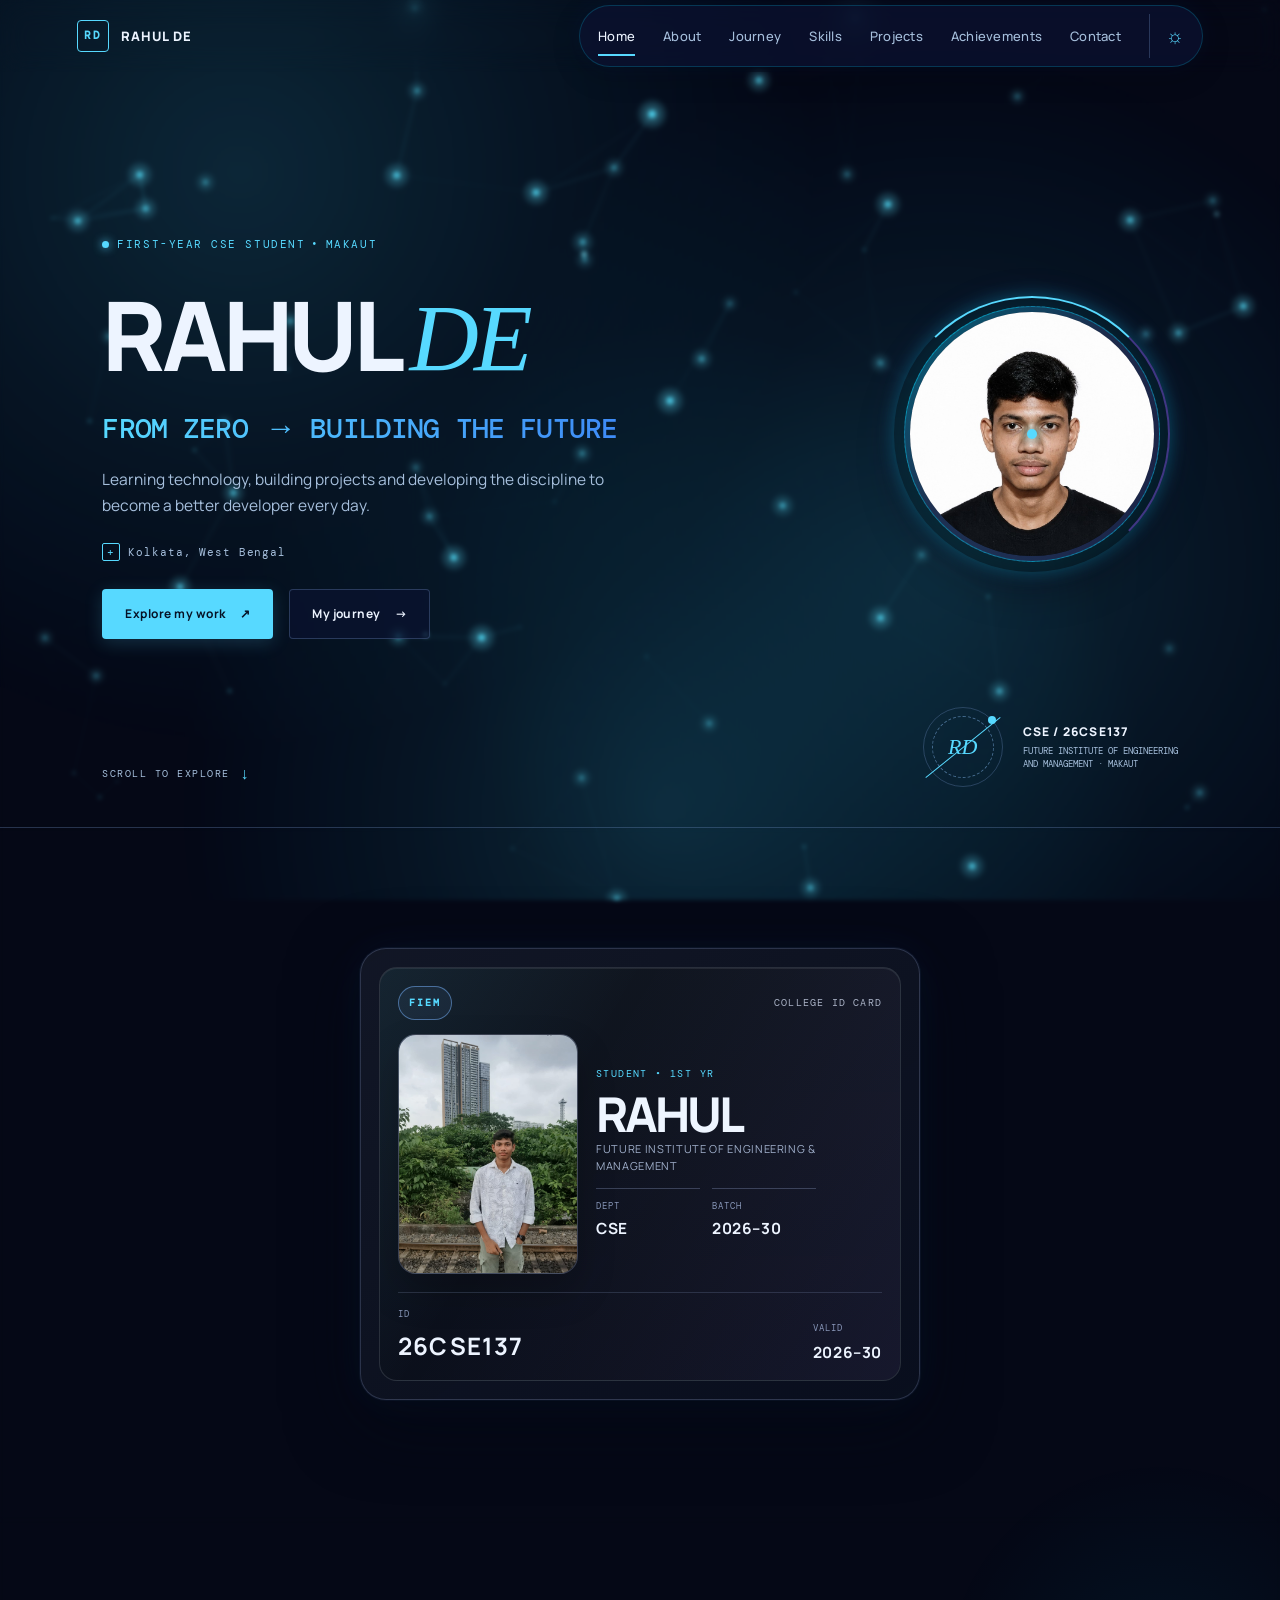
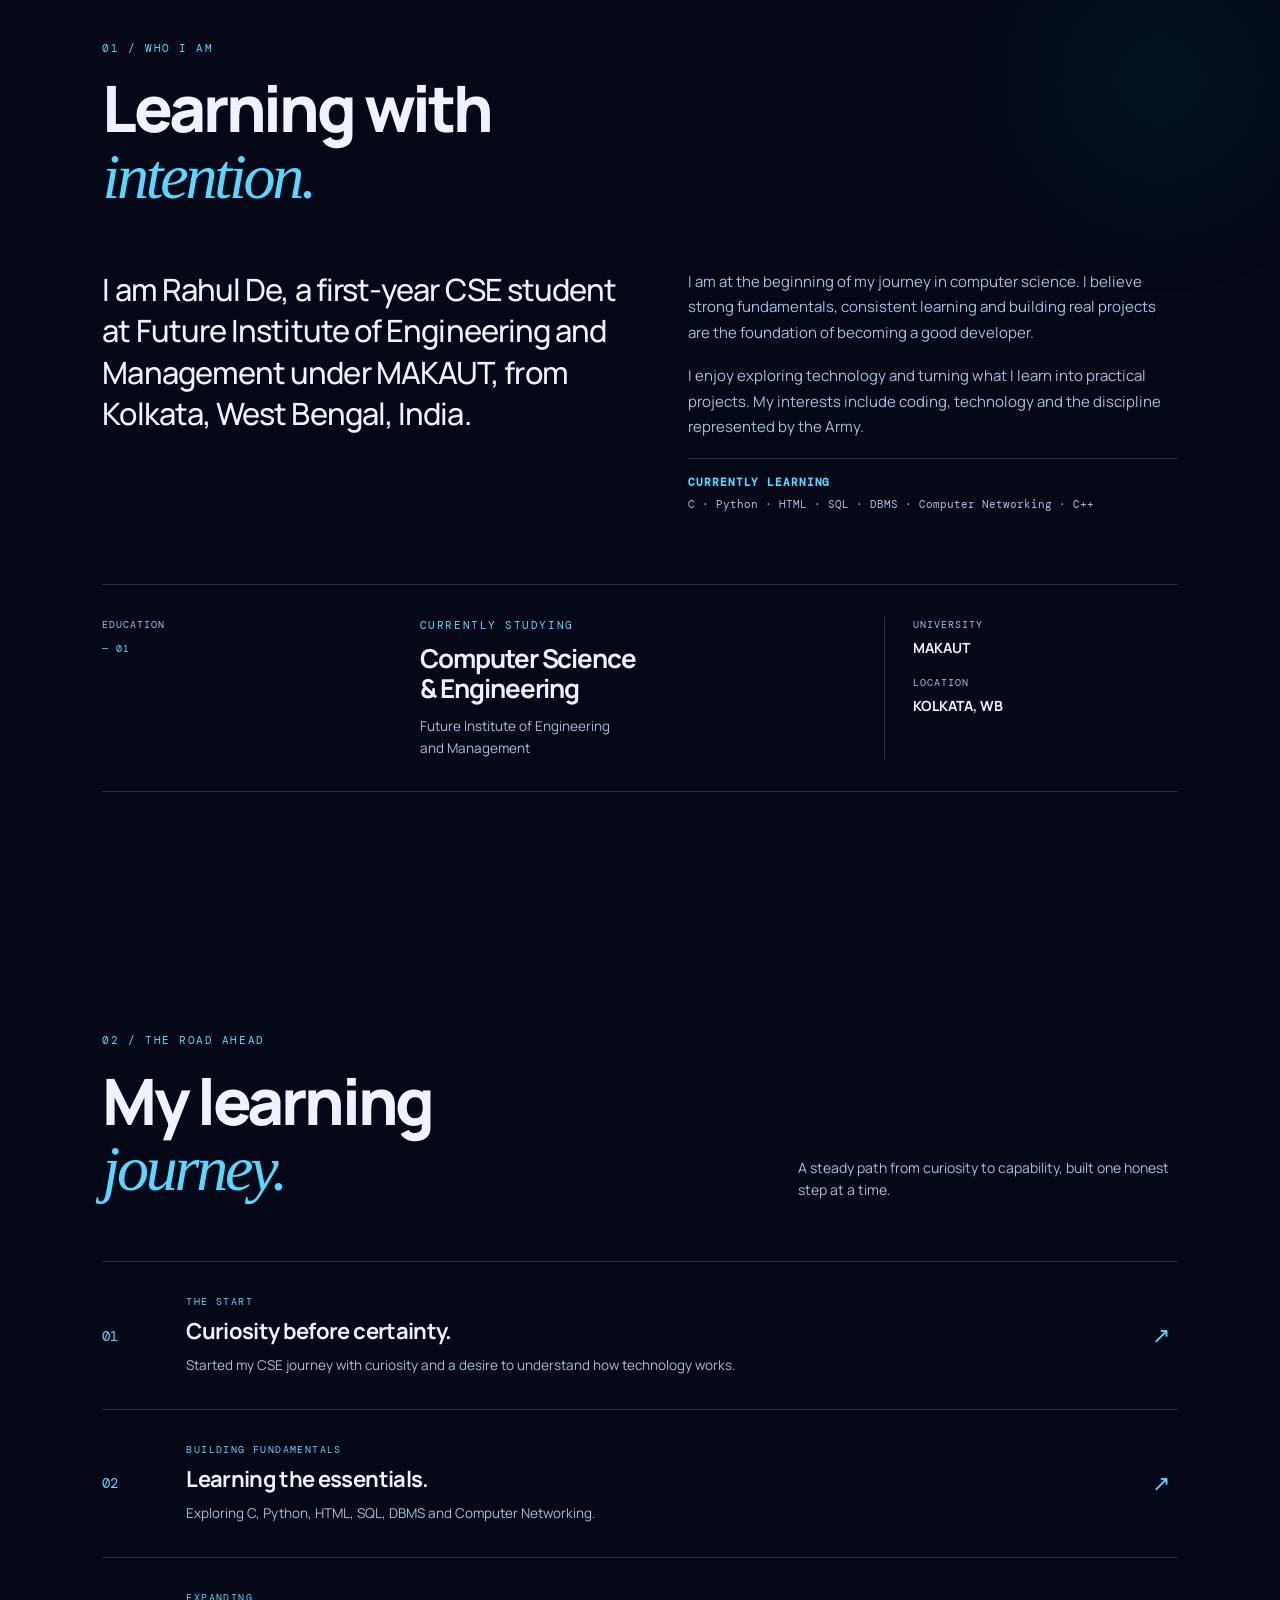
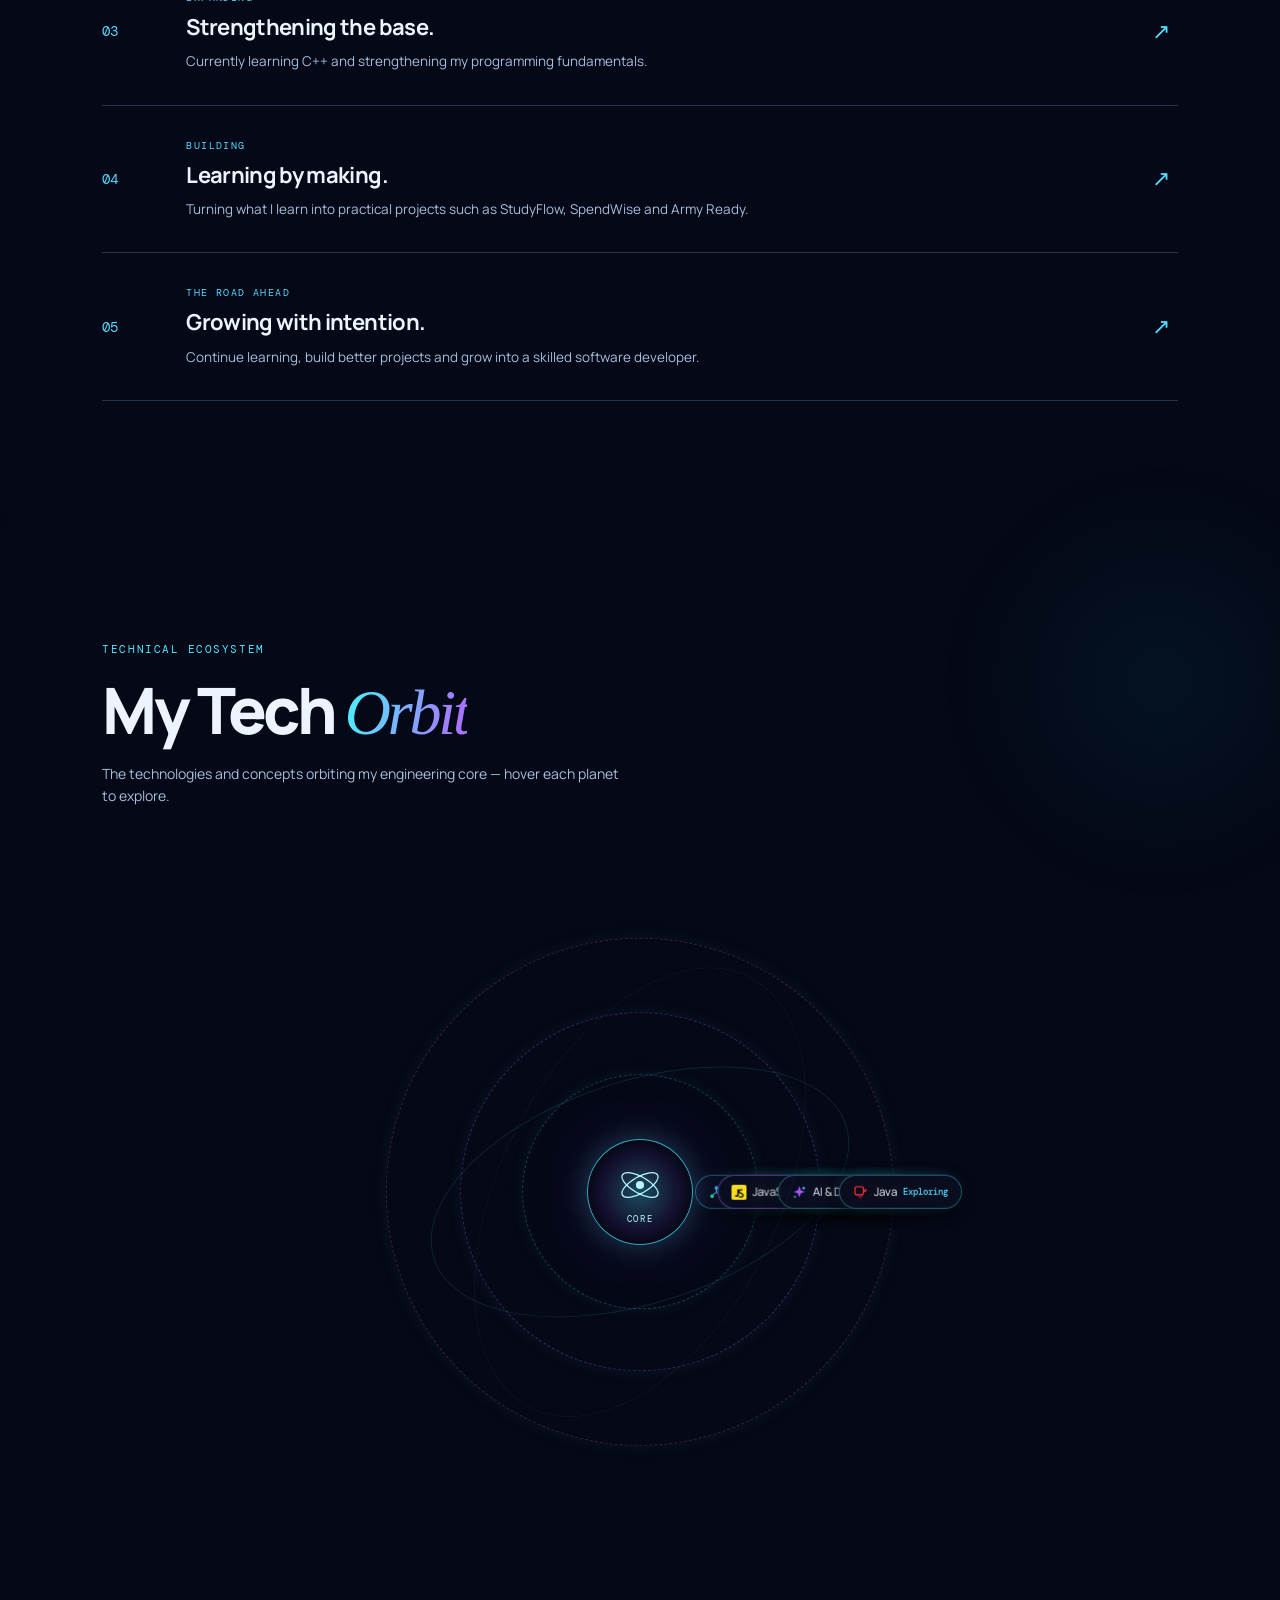
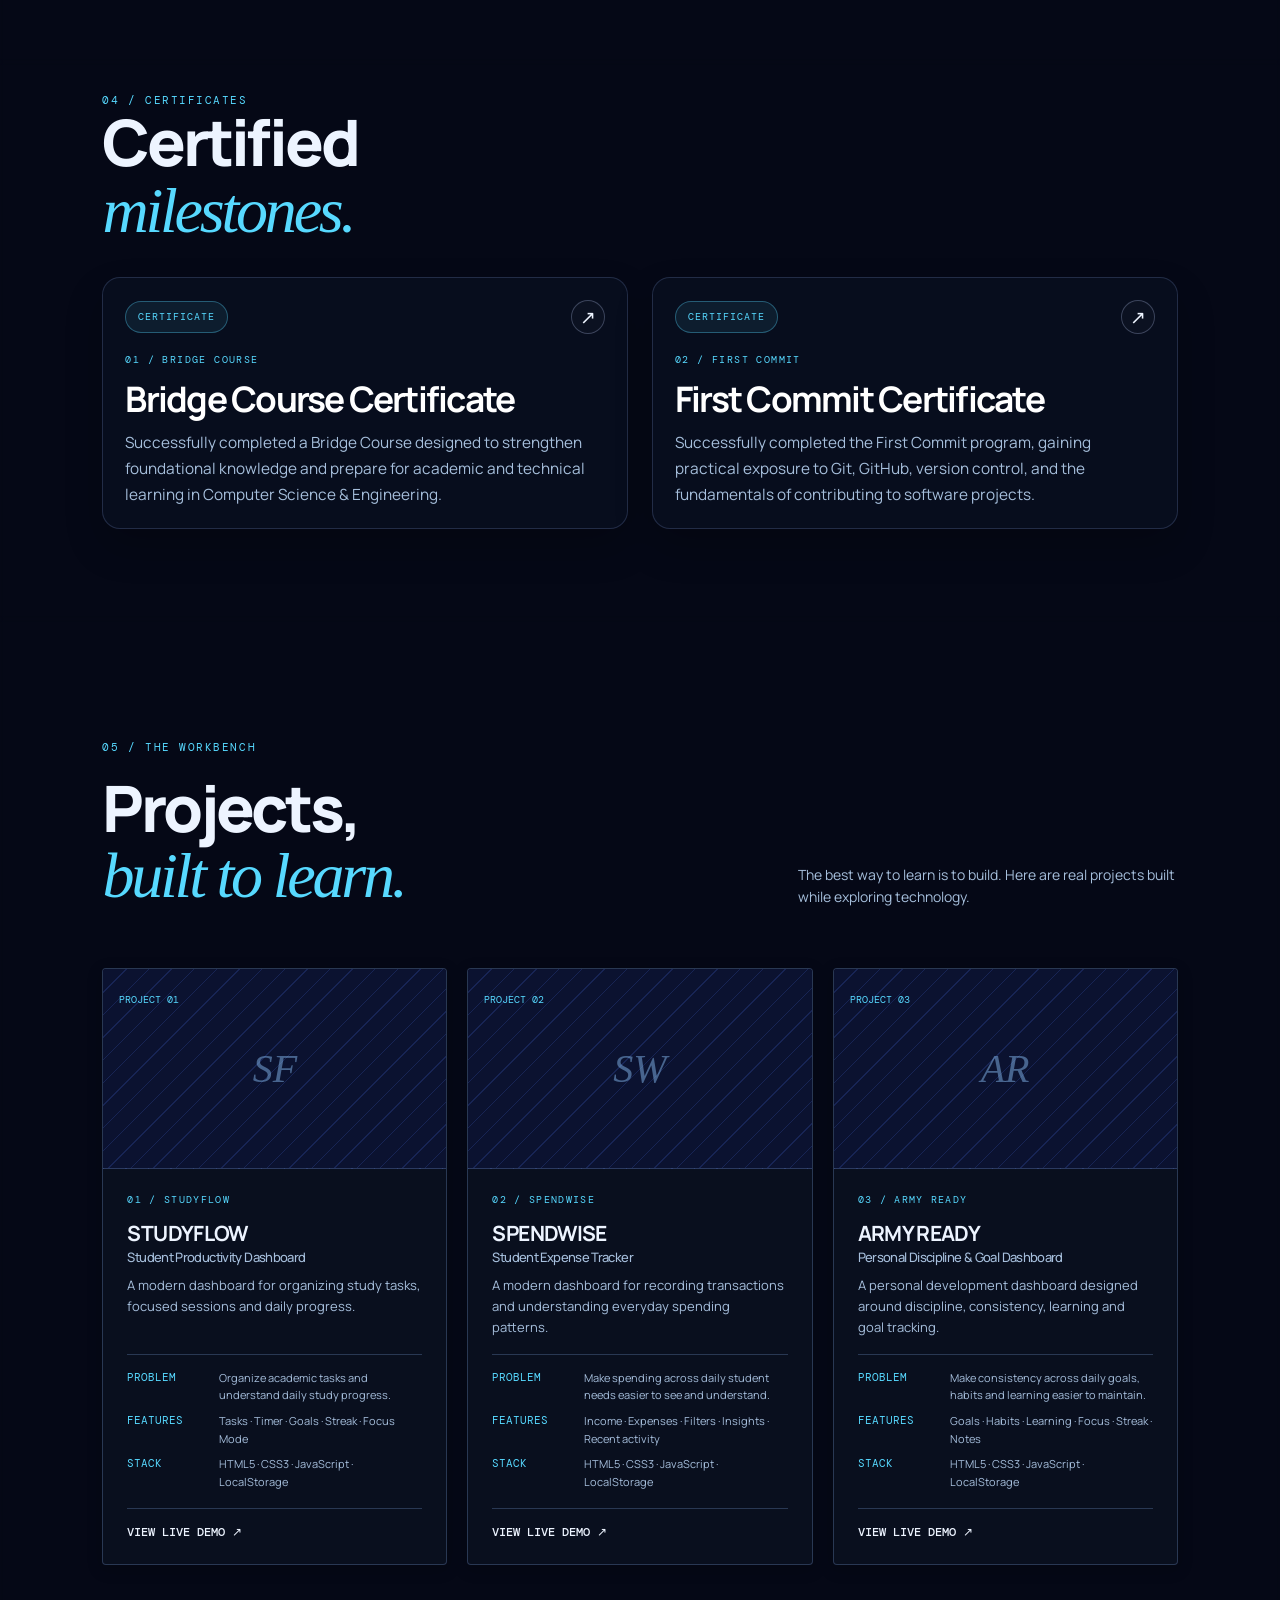
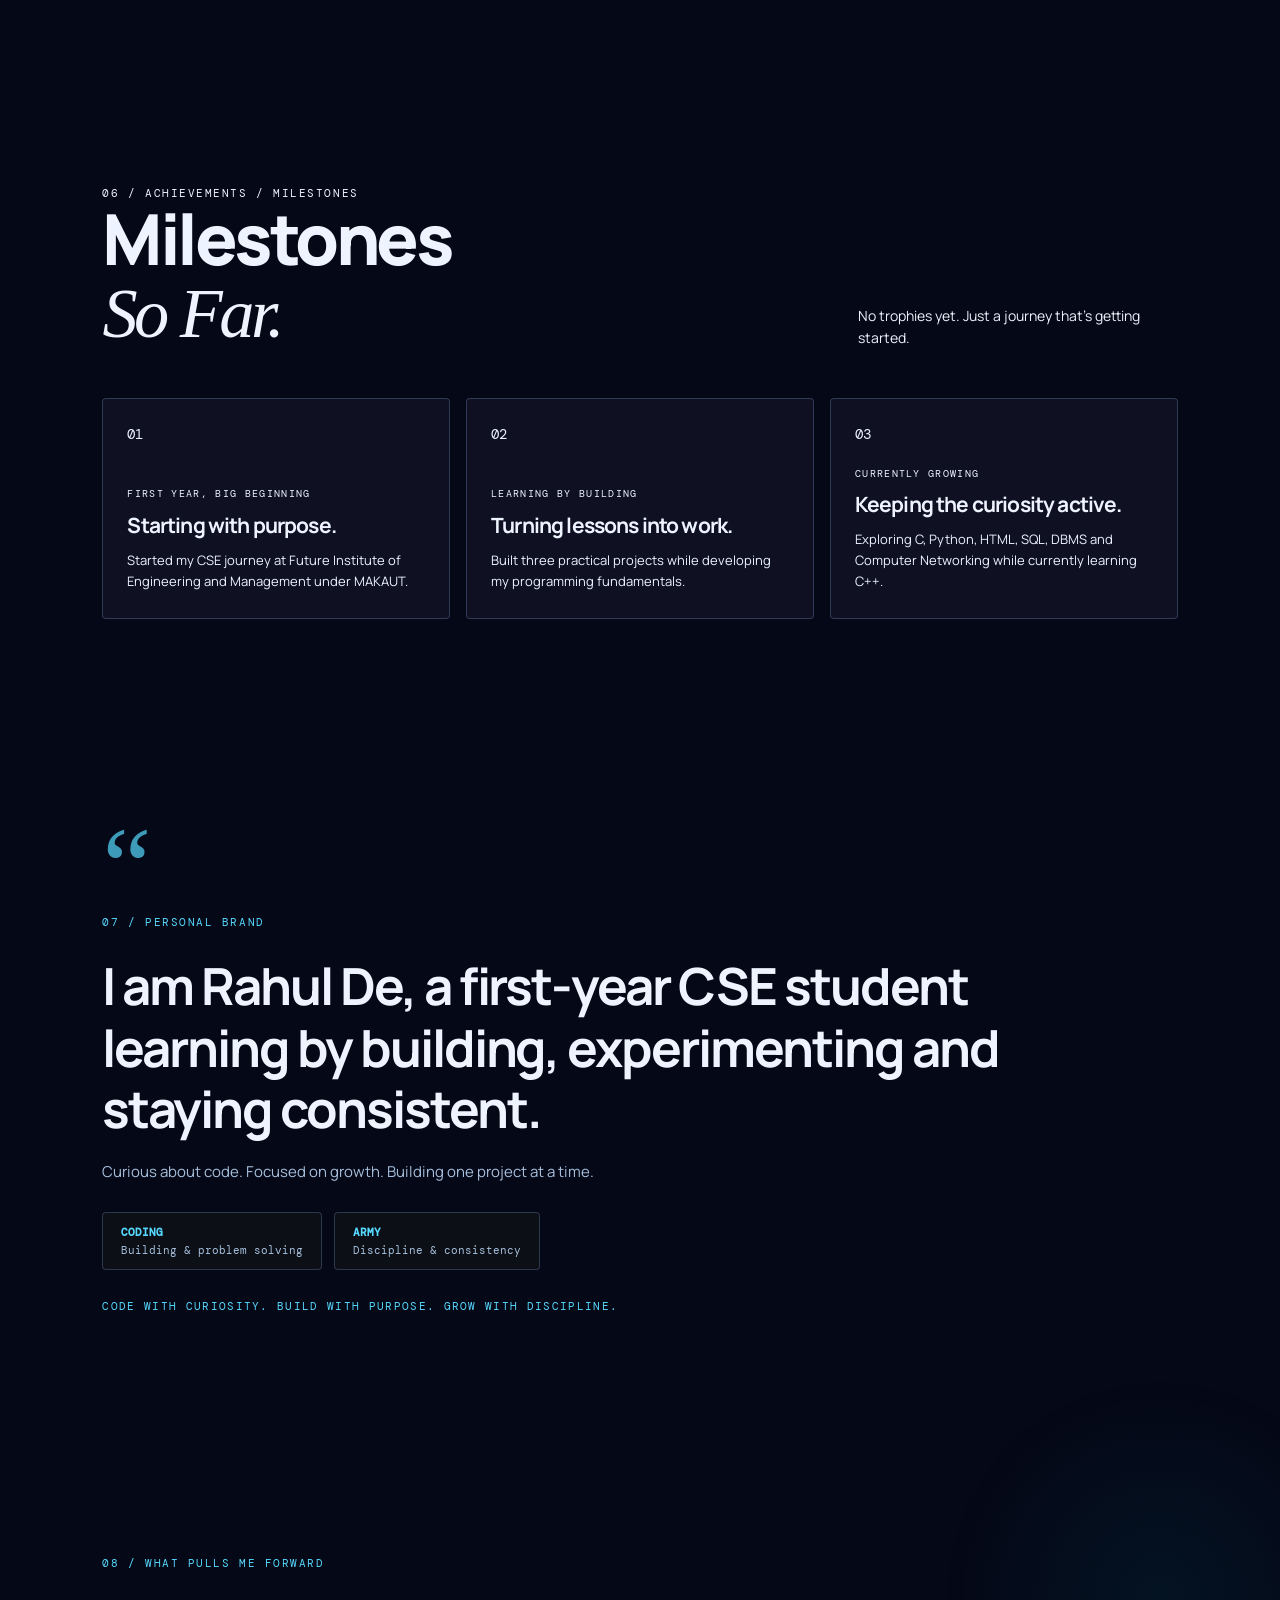
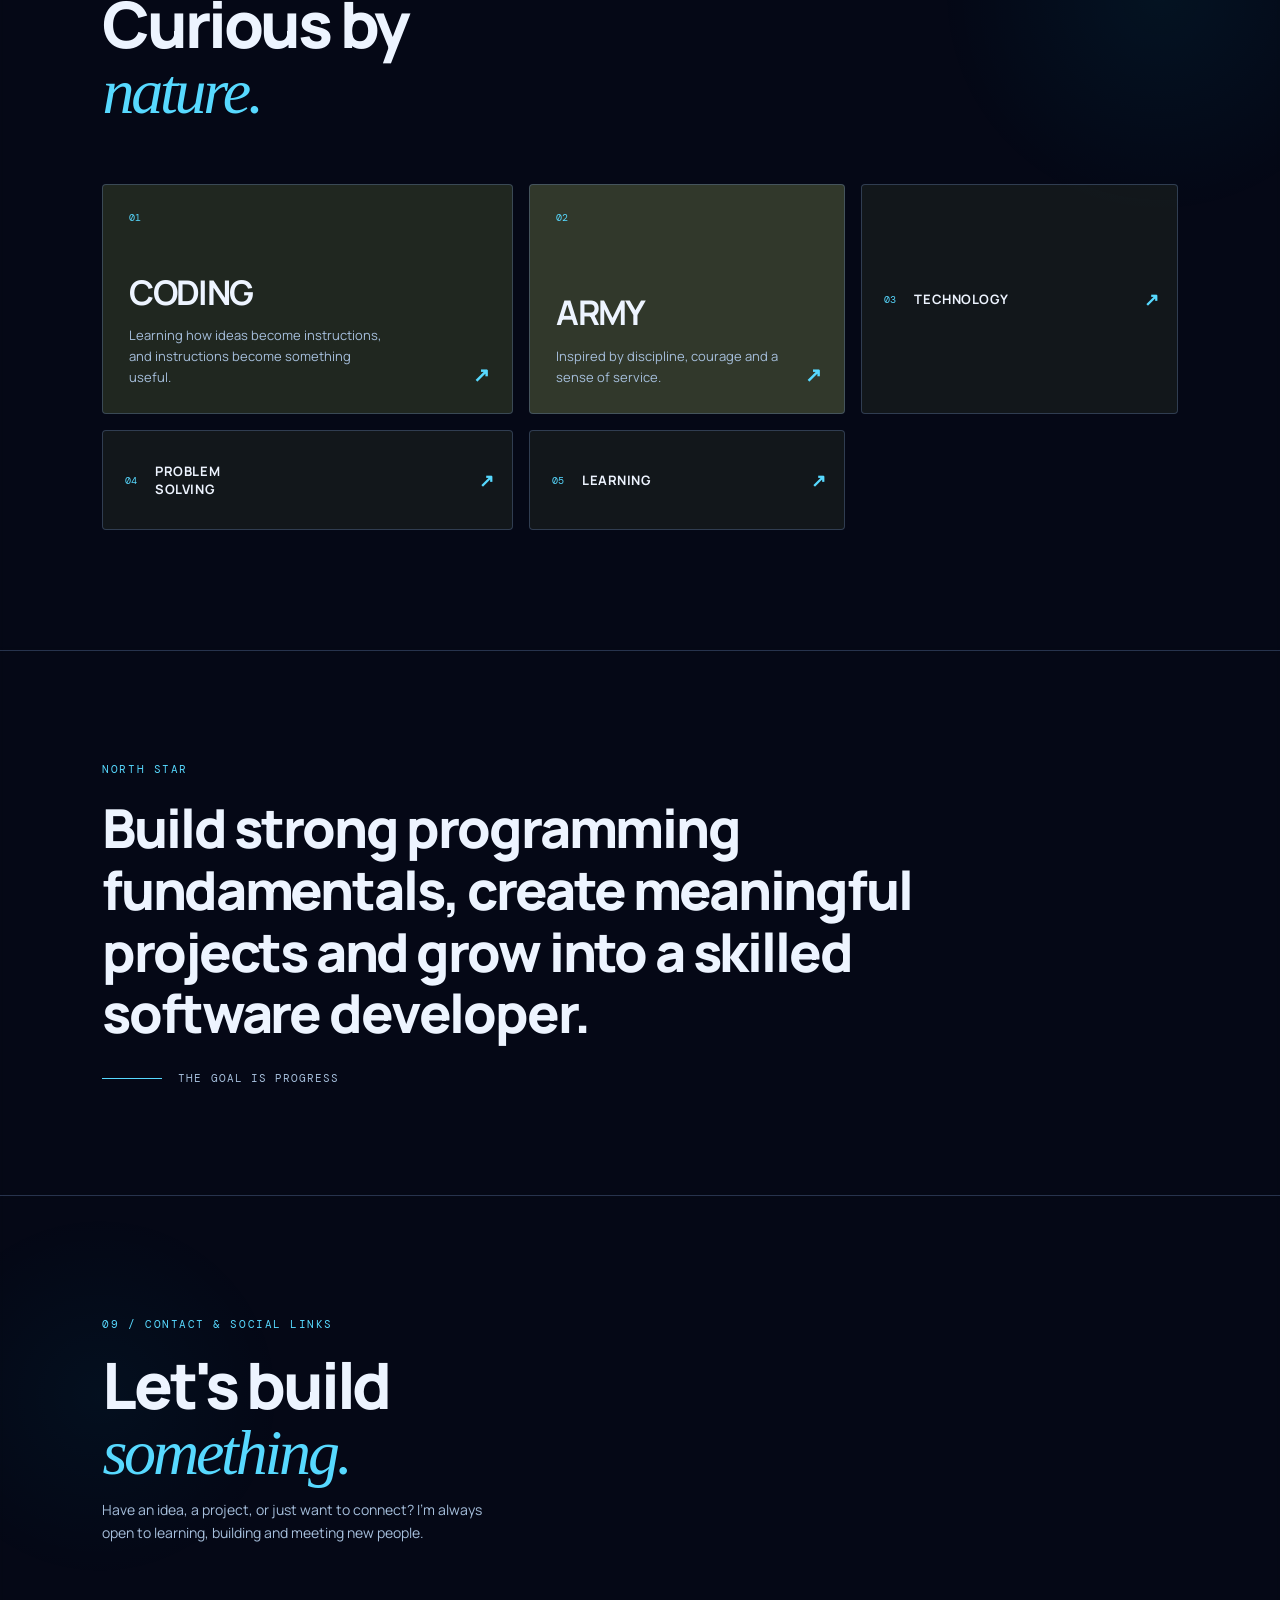
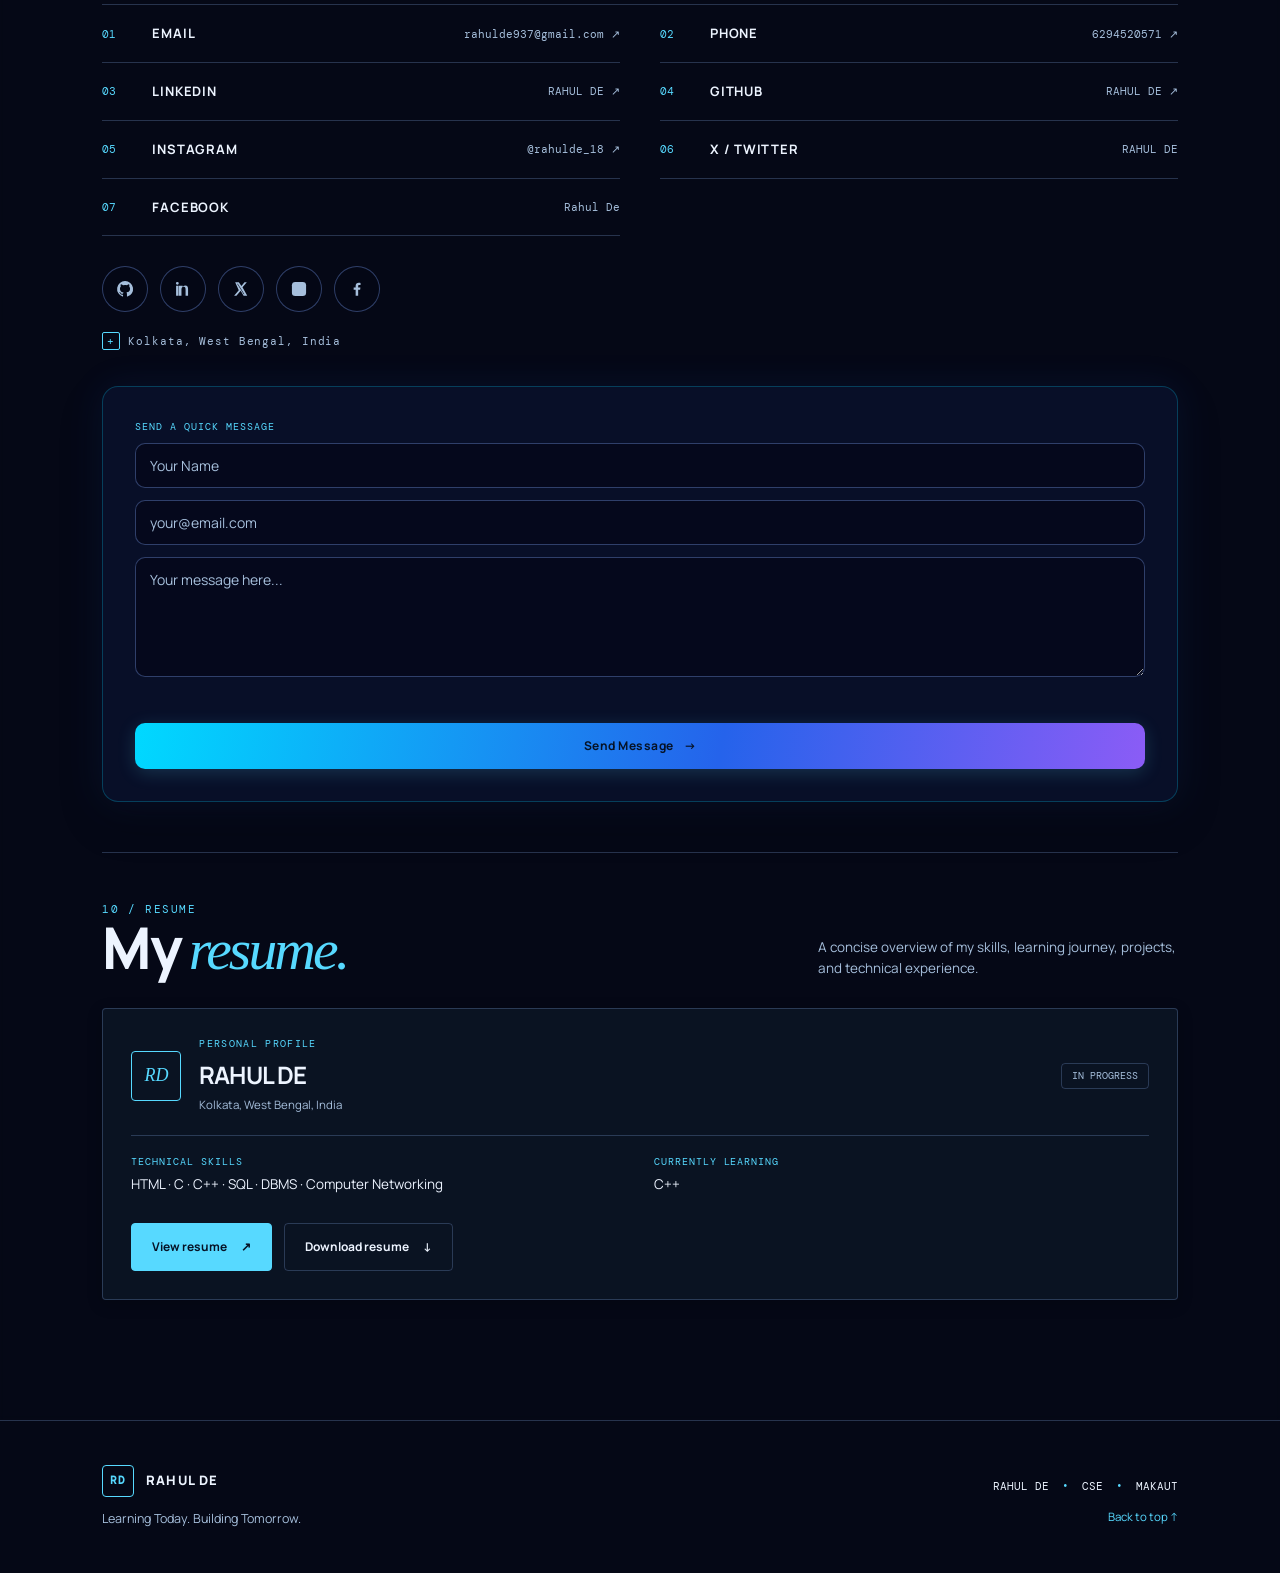
==== commit a1303a59: "Id and certificet add" ====
--- a/index.html
+++ b/index.html
@@ -96,7 +96,7 @@
 						</div>
 						<div class="college-id-card-main">
 							<div class="college-id-photo-wrap">
-								<img src="./Collage%20id%20card.png" alt="Rahul De college portrait" class="college-id-photo">
+								<img src="./images/Collage%20id%20card.png" alt="Rahul De college portrait" class="college-id-photo">
 							</div>
 							<div class="college-id-meta">
 								<p class="college-id-role">Student • 1st Yr</p>
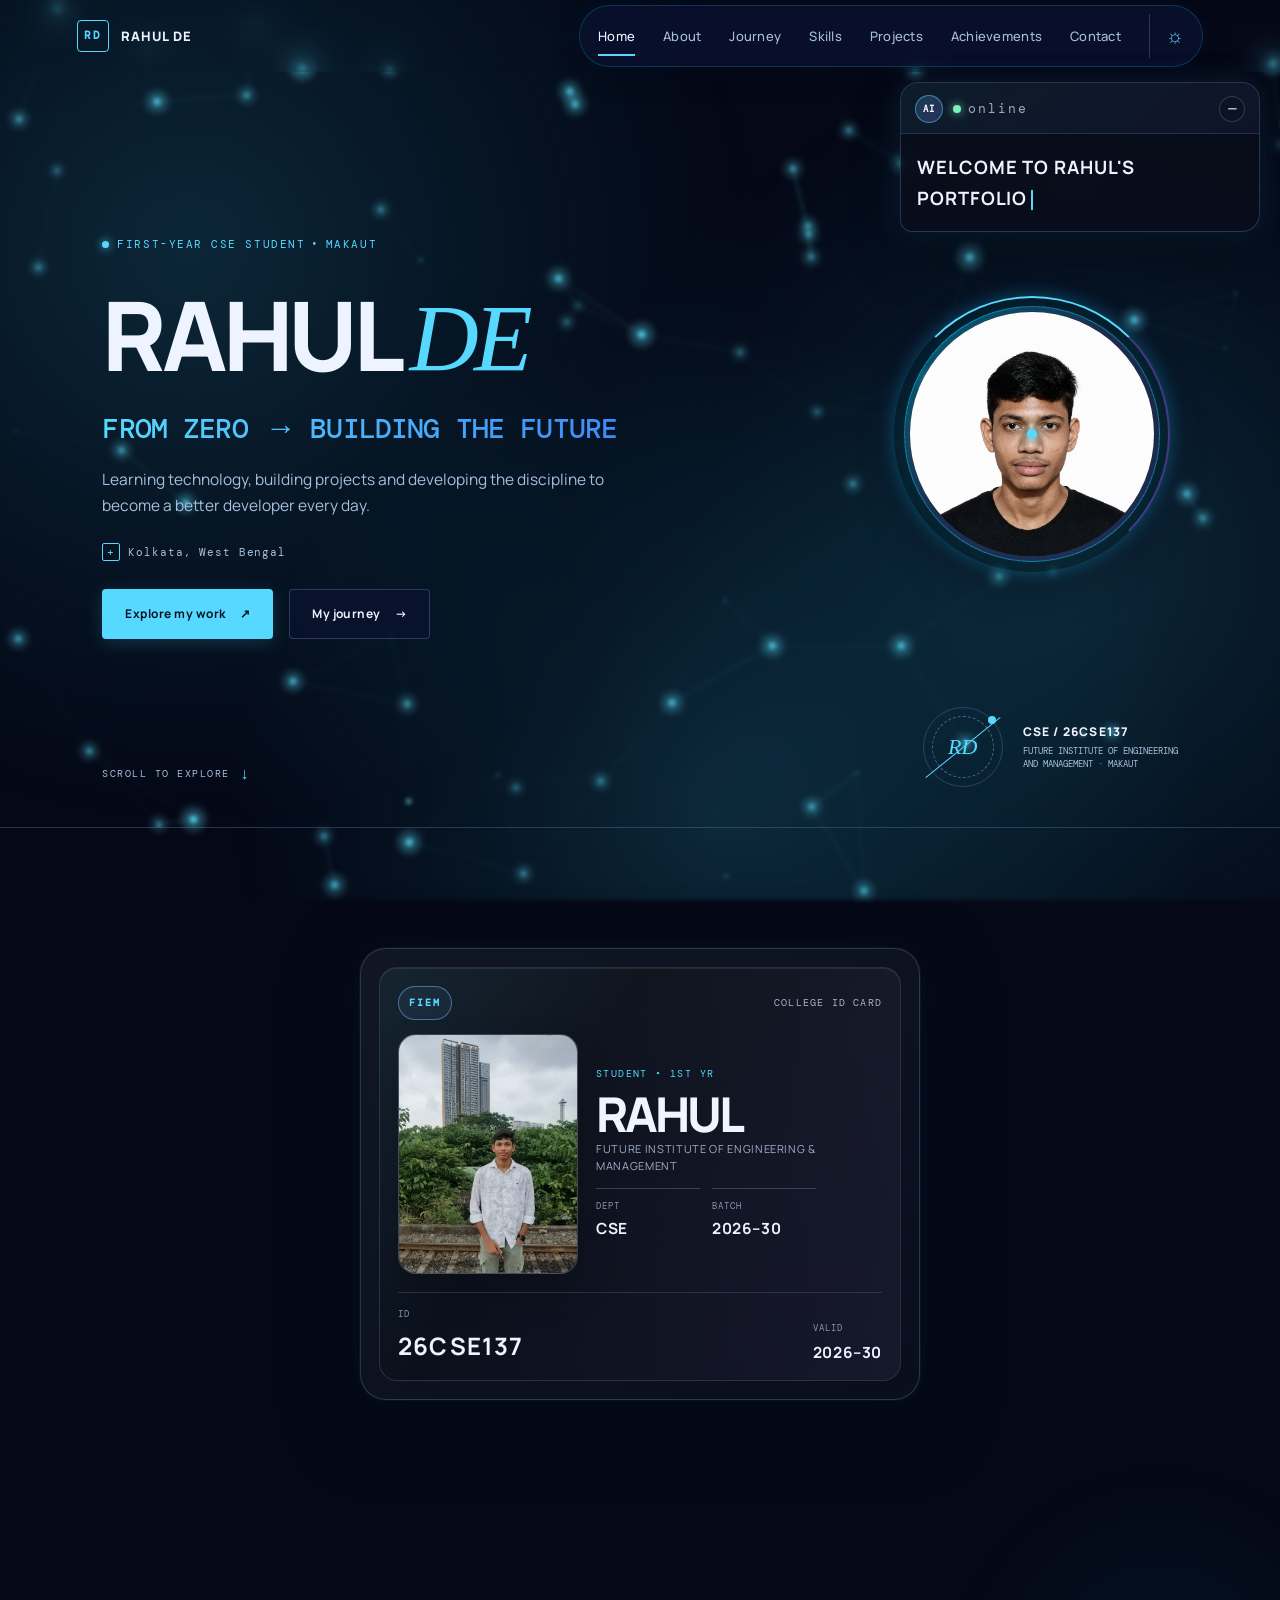
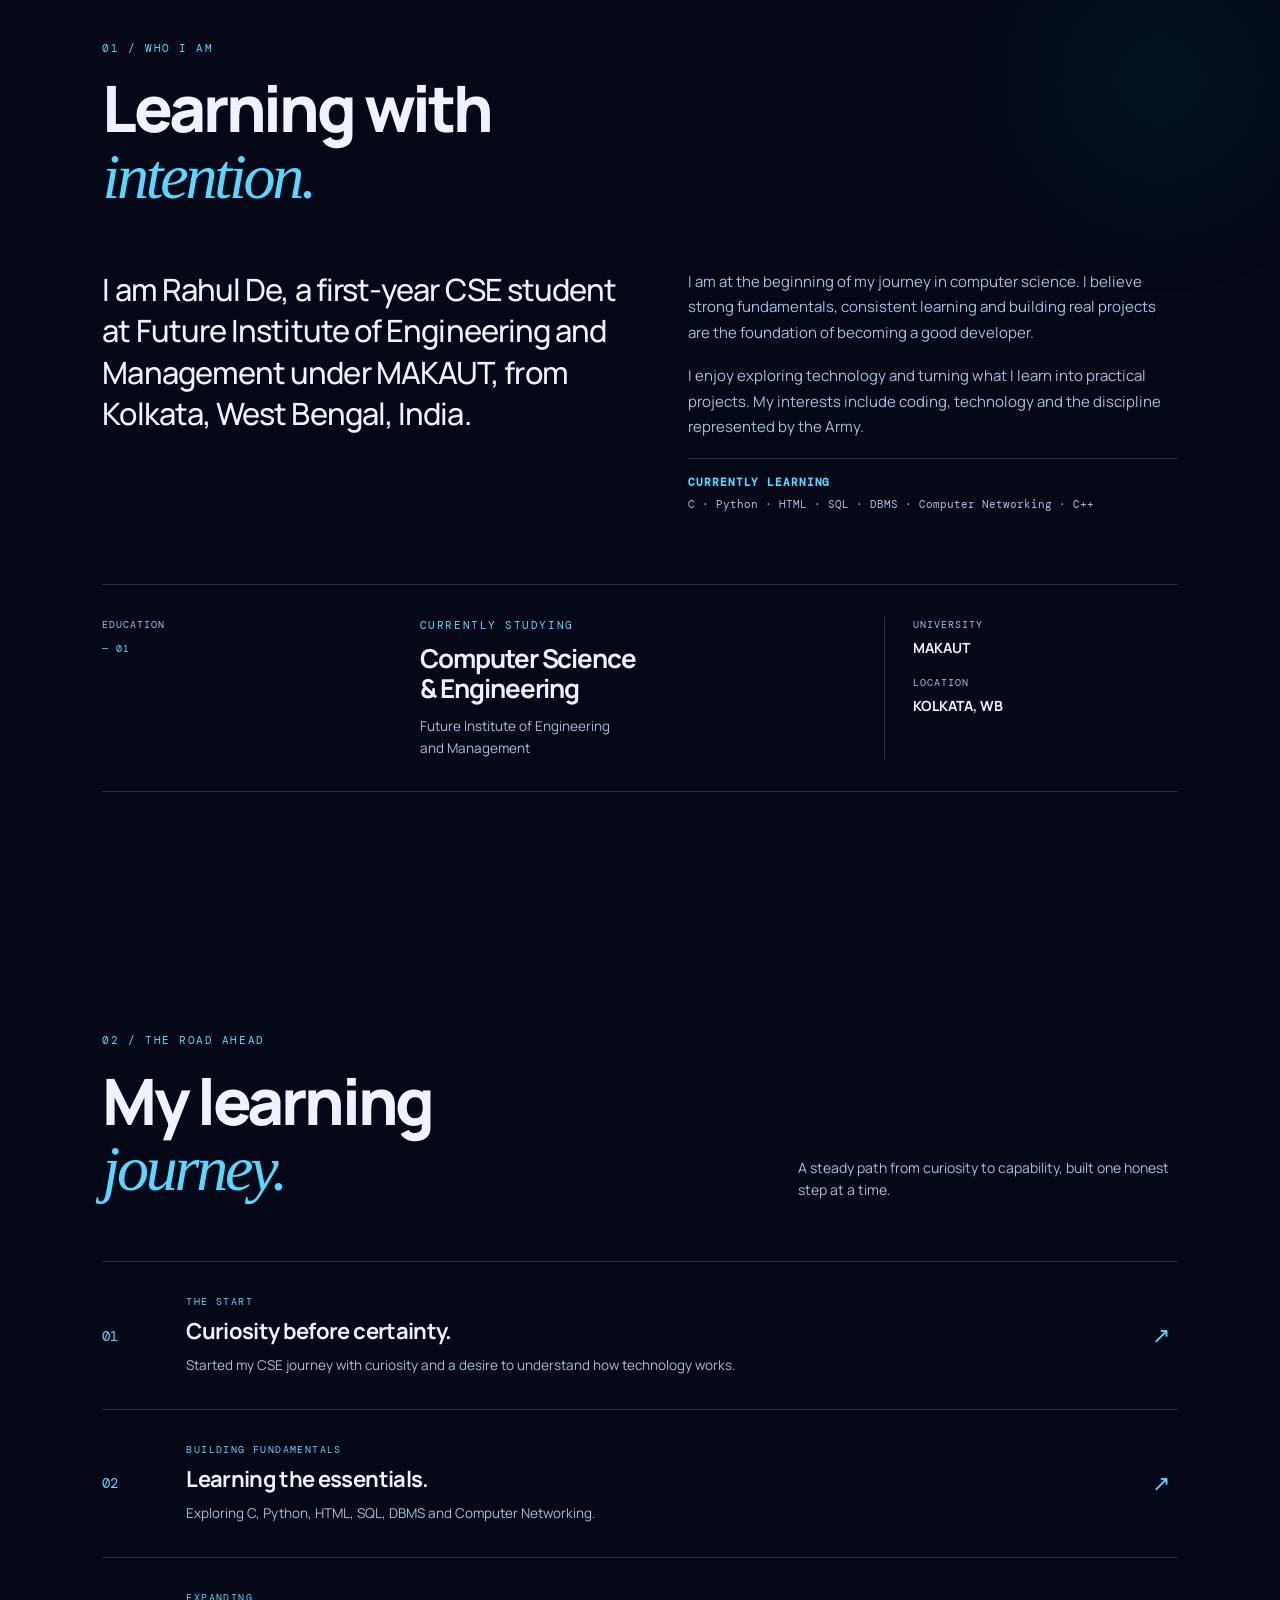
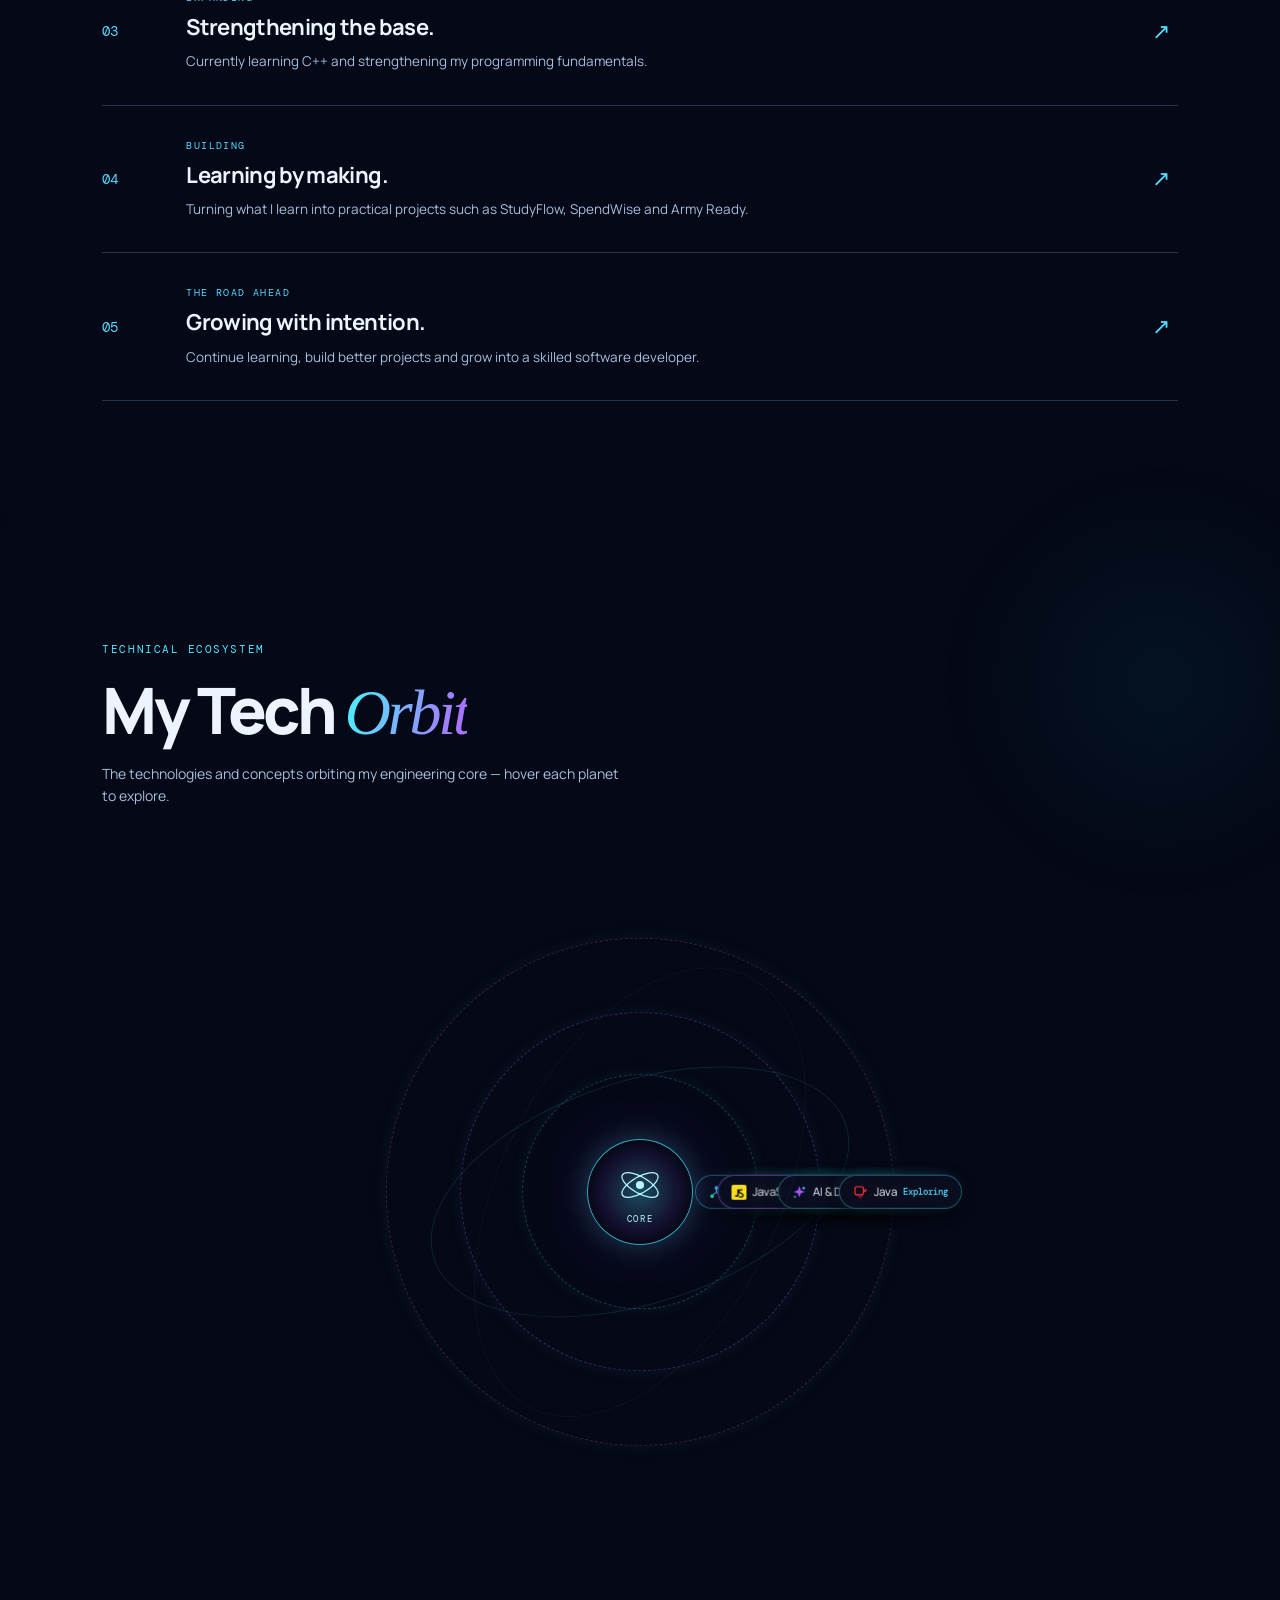
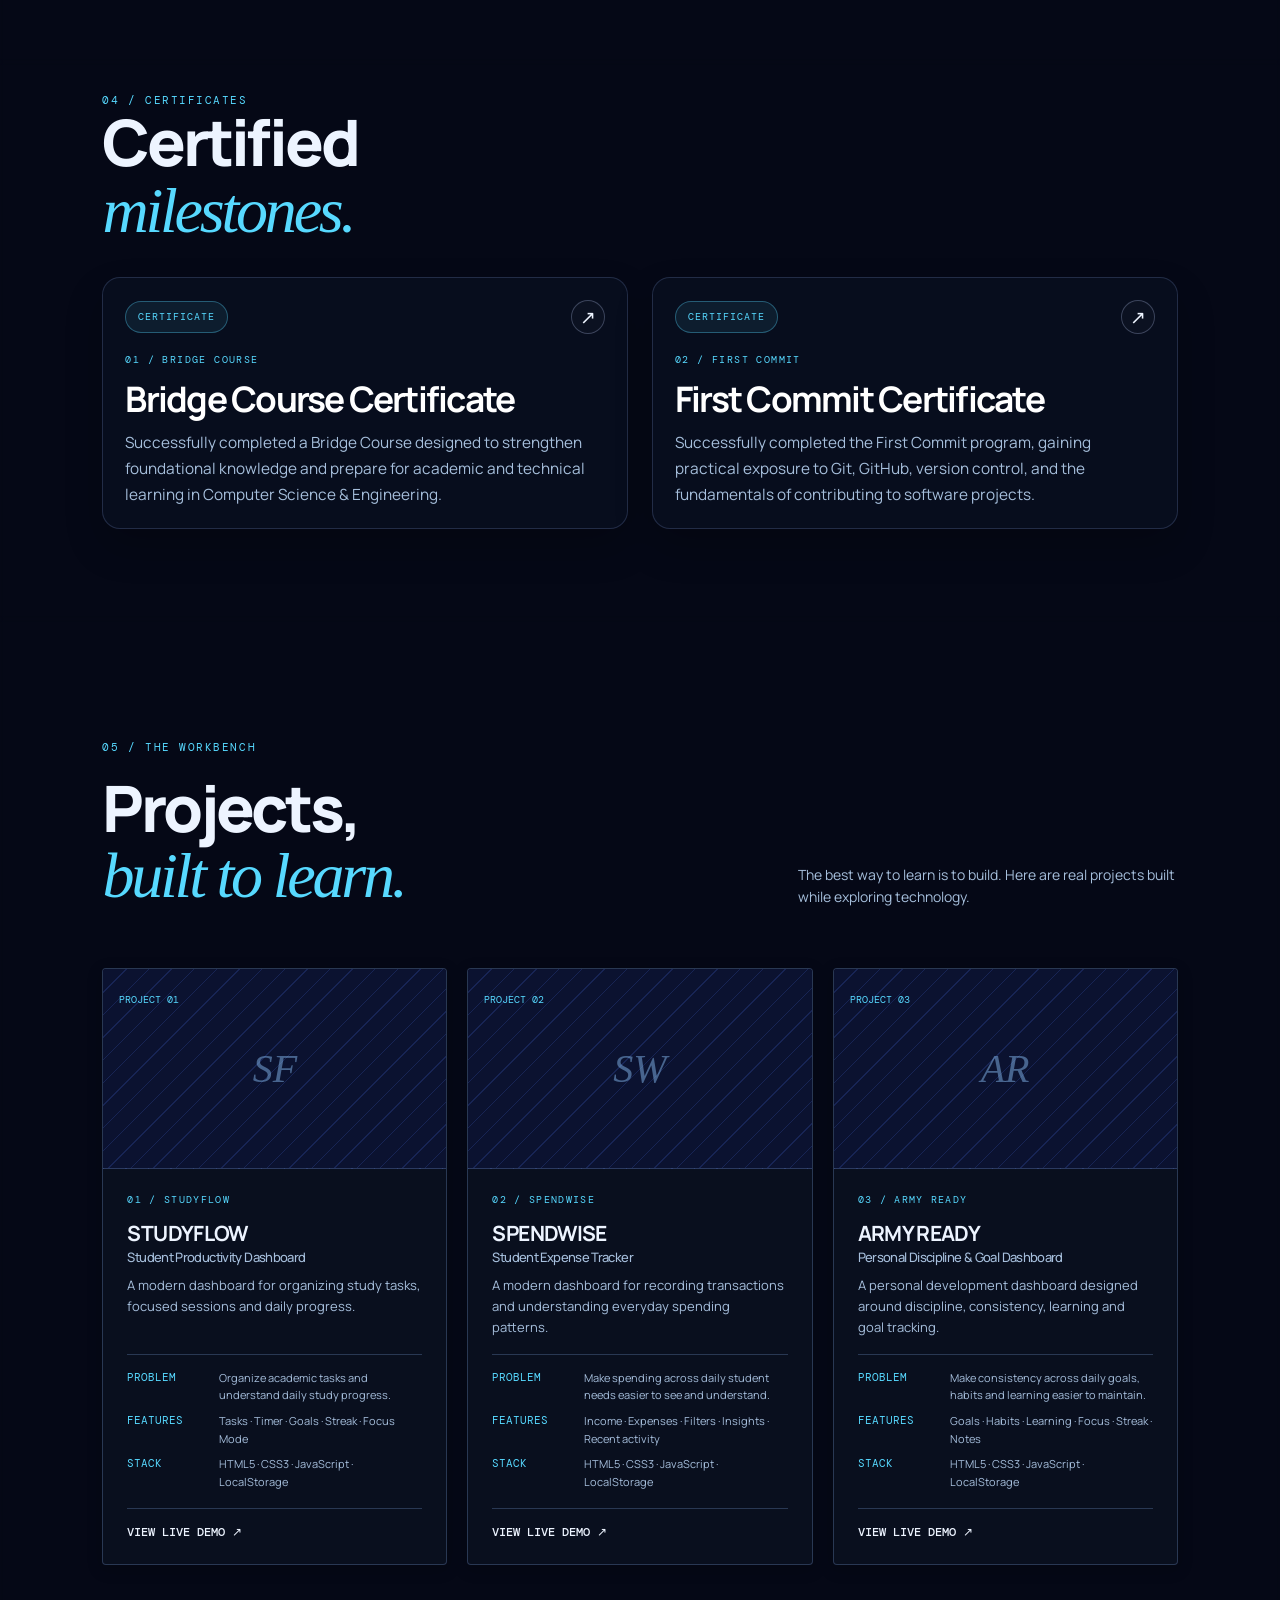
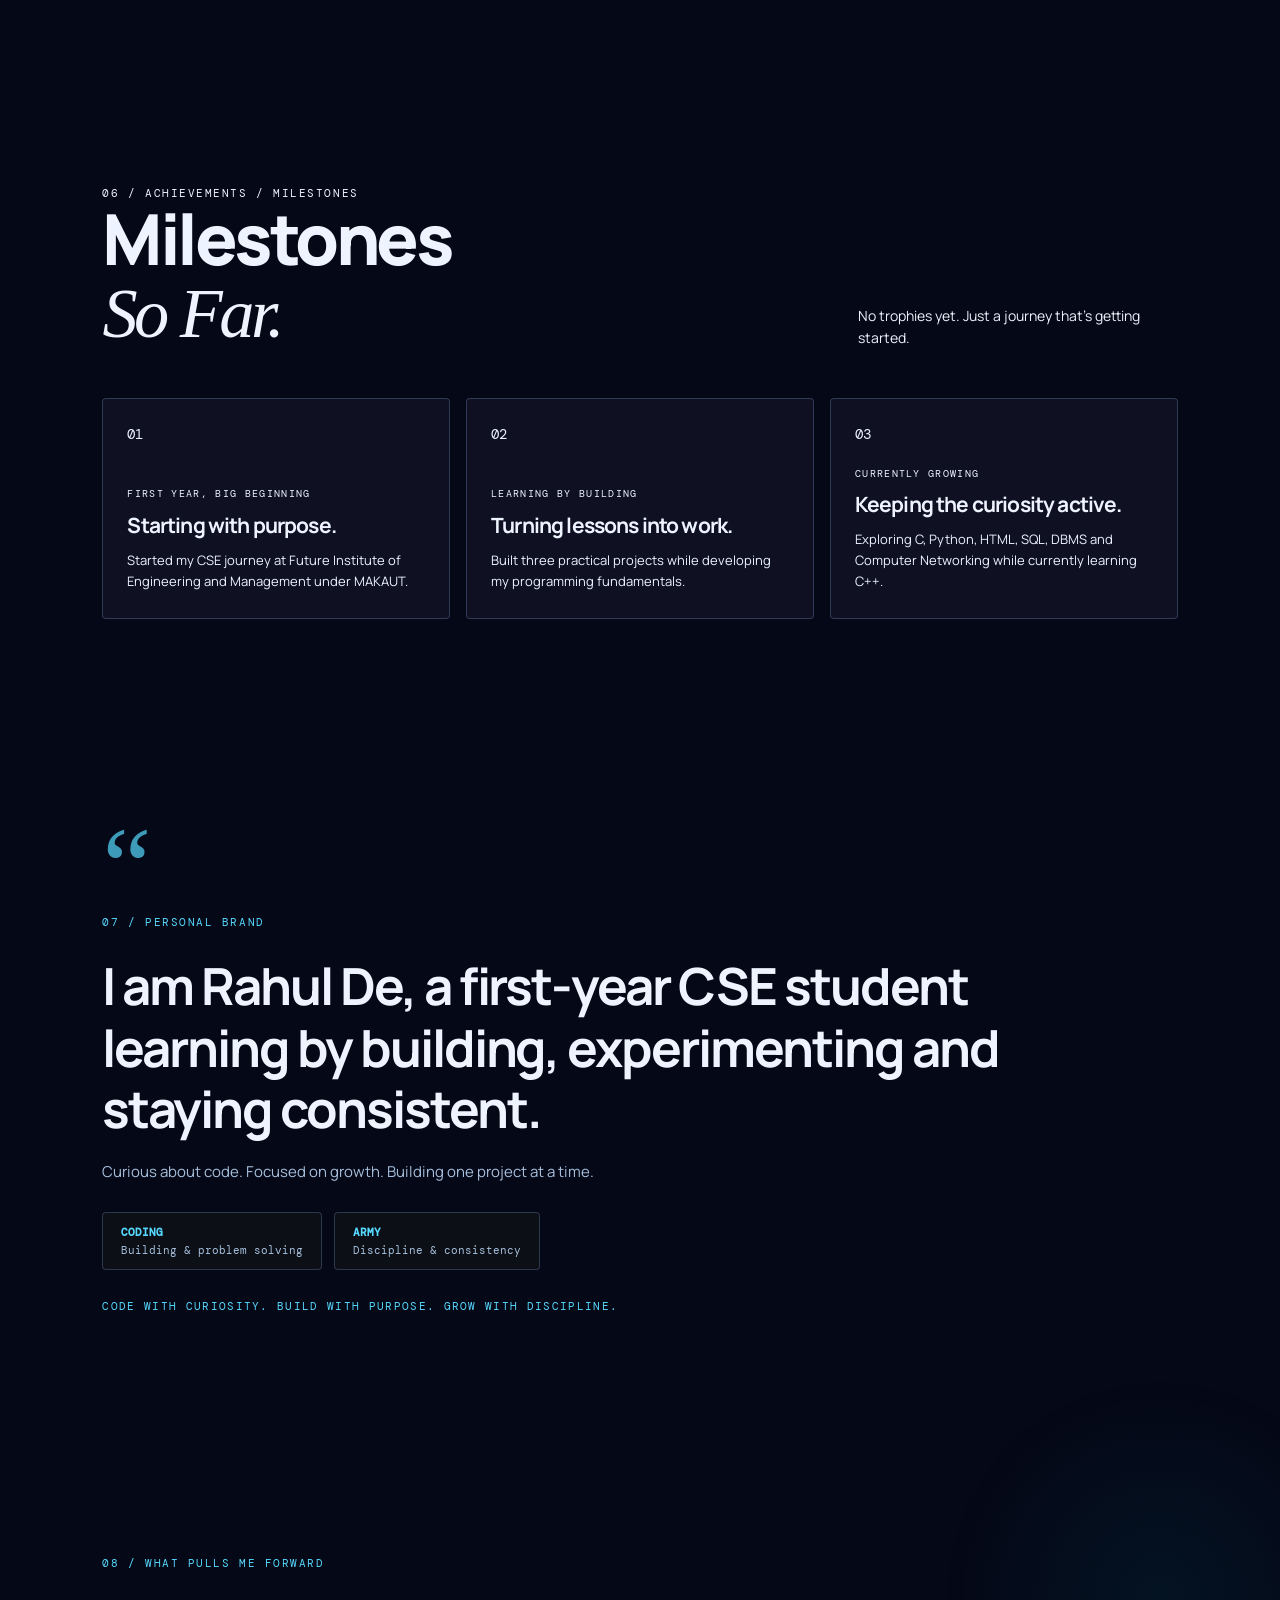
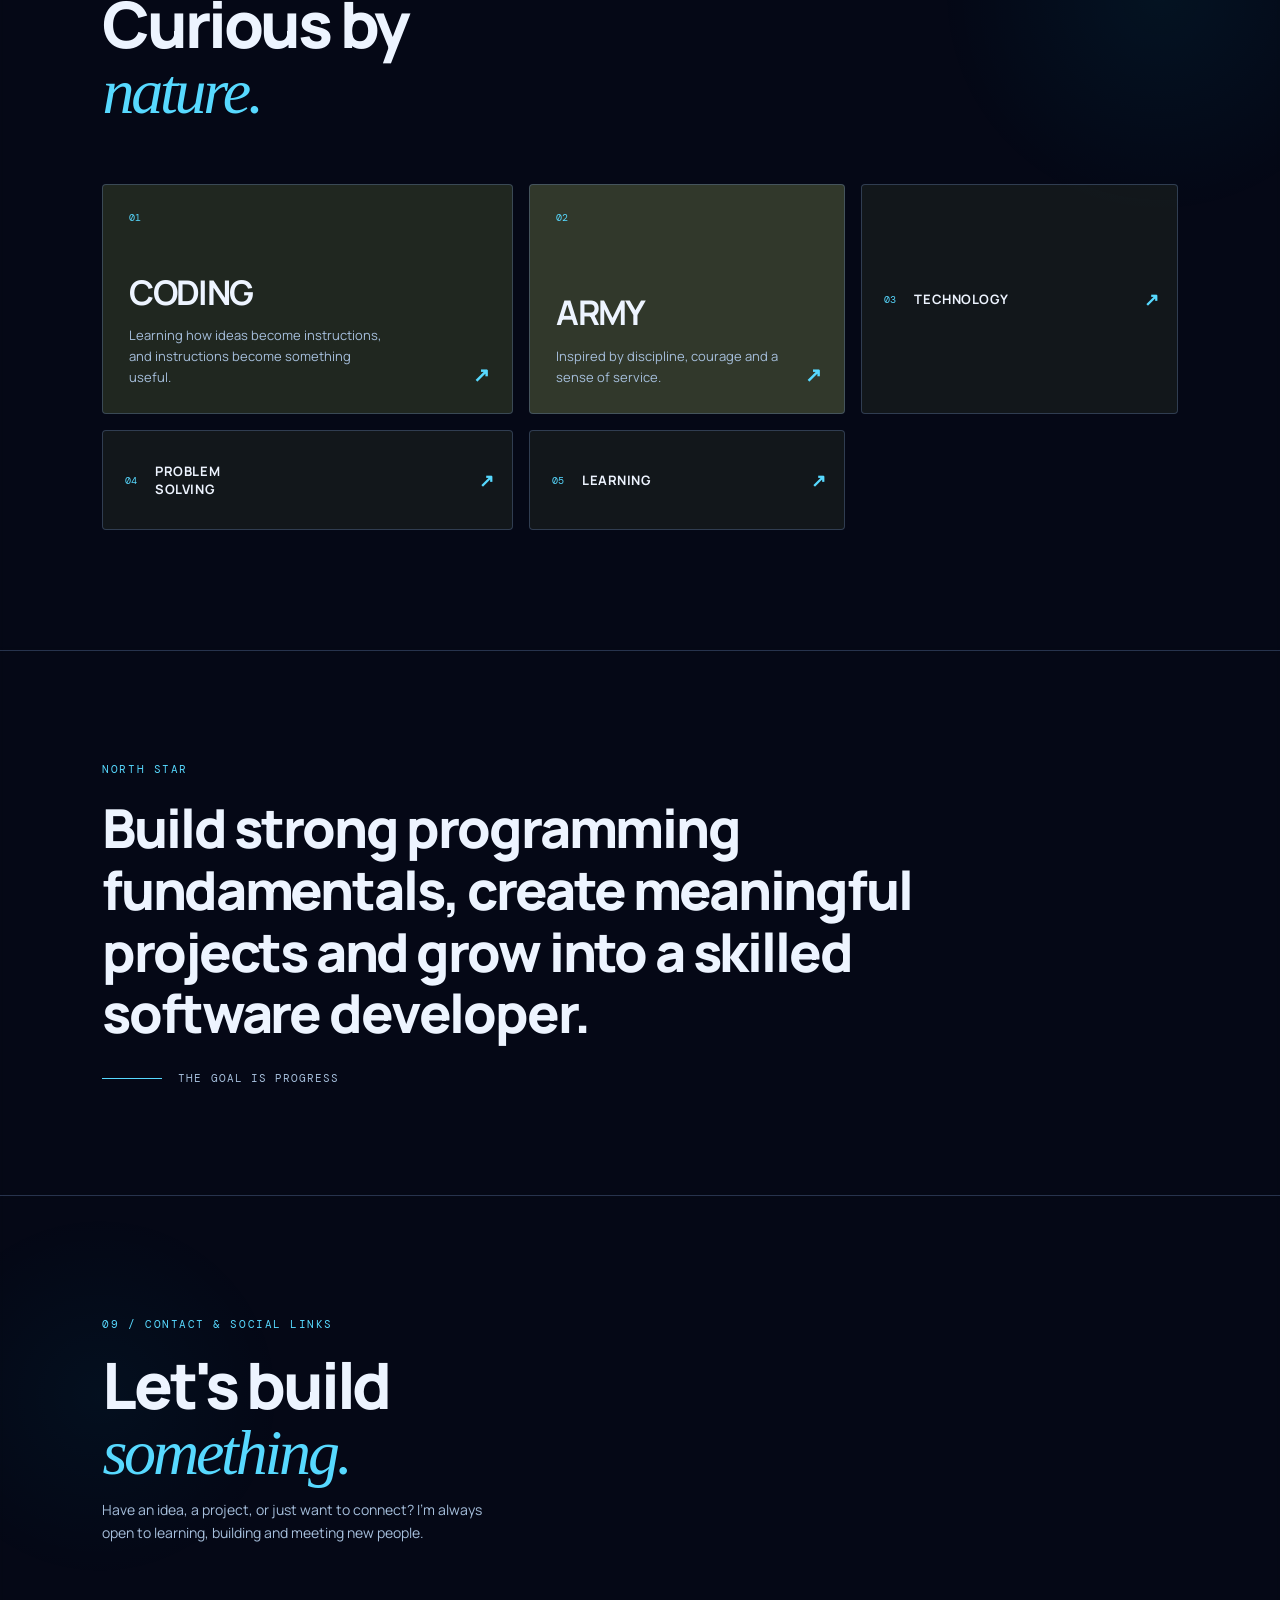
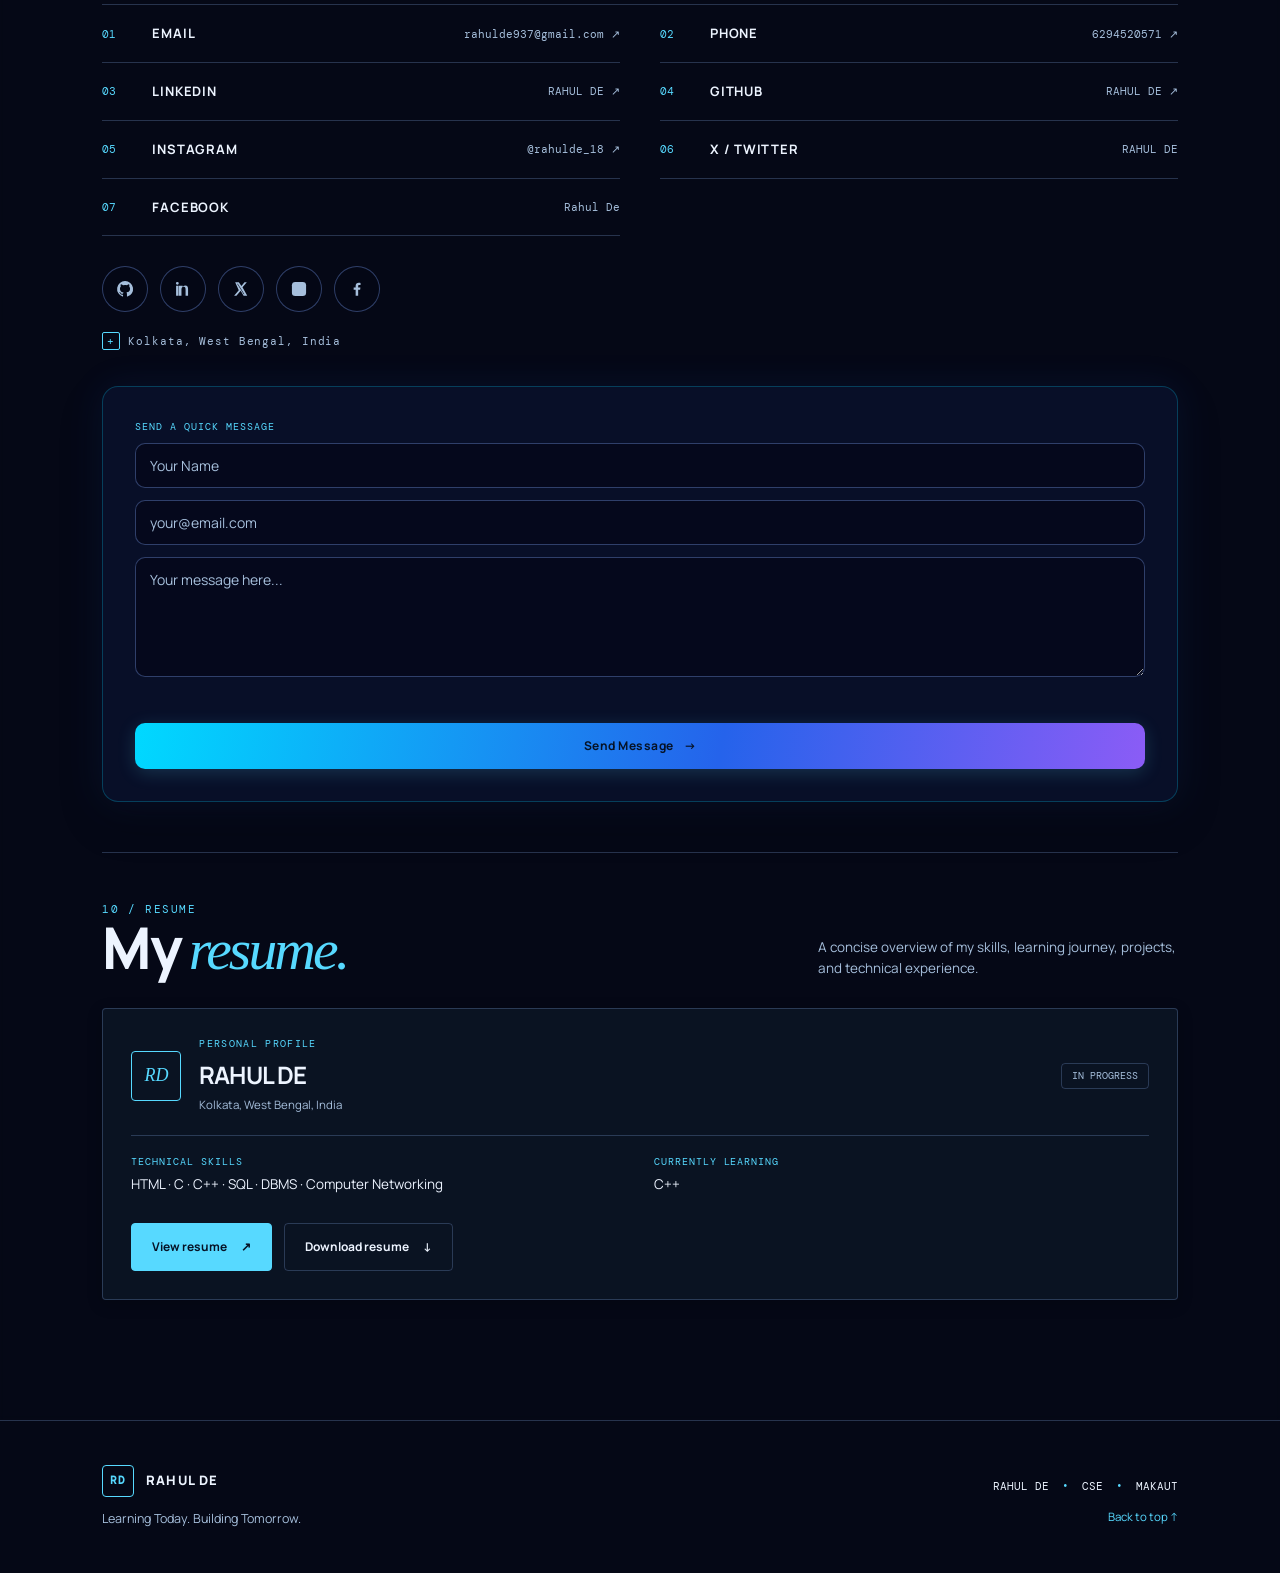
==== commit 2a6934e2: "Add chatbot" ====
--- a/index.html
+++ b/index.html
@@ -25,6 +25,26 @@
 		<div class="glow-orb glow-orb-cyan"></div>
 	</div>
 	<div class="scroll-progress" aria-hidden="true"><span></span></div>
+
+	<div class="portfolio-welcome-assistant" id="portfolioWelcomeAssistant" aria-live="polite">
+		<button class="welcome-assistant-bubble" id="welcomeAssistantBubble" type="button" aria-label="Open welcome message" aria-expanded="false">
+			<span class="welcome-bubble-glow" aria-hidden="true"></span>
+			<span class="welcome-bubble-icon" aria-hidden="true">AI</span>
+		</button>
+		<div class="welcome-assistant-card" id="welcomeAssistantCard" role="dialog" aria-modal="false" aria-label="Portfolio welcome assistant">
+			<div class="welcome-assistant-header">
+				<div class="welcome-assistant-avatar" aria-hidden="true">AI</div>
+				<div class="welcome-assistant-indicator">
+					<span class="welcome-assistant-dot" aria-hidden="true"></span>
+					<small>online</small>
+				</div>
+				<button class="welcome-assistant-close" type="button" aria-label="Minimize welcome assistant">−</button>
+			</div>
+			<div class="welcome-assistant-body">
+				<p class="welcome-assistant-text" aria-live="polite"></p>
+			</div>
+		</div>
+	</div>
 	
 	<header class="site-header">
 		<a class="brand" href="#home" aria-label="Rahul De home"><span>RD</span><strong>RAHUL DE</strong></a>
--- a/style.css
+++ b/style.css
@@ -909,6 +909,242 @@
     opacity: 0.012;
 }
 
+/* --------------------------------------------------------------------------
+   Welcome Assistant Overlay
+   -------------------------------------------------------------------------- */
+.portfolio-welcome-assistant {
+    position: fixed;
+    top: calc(var(--header-height) + 10px);
+    right: max(20px, env(safe-area-inset-right));
+    display: flex;
+    align-items: flex-start;
+    justify-content: flex-end;
+    z-index: 10001;
+    pointer-events: none;
+}
+
+.welcome-assistant-bubble,
+.welcome-assistant-card {
+    pointer-events: auto;
+}
+
+.welcome-assistant-bubble {
+    position: relative;
+    width: 58px;
+    height: 58px;
+    border-radius: 50%;
+    border: 1px solid rgba(103, 235, 255, 0.62);
+    background: linear-gradient(145deg, rgba(15, 23, 40, 0.98), rgba(9, 15, 30, 0.9));
+    box-shadow: 0 0 0 1px rgba(102, 226, 255, 0.08), 0 12px 28px rgba(5, 10, 24, 0.52), 0 0 28px rgba(87, 217, 255, 0.28);
+    display: grid;
+    place-items: center;
+    opacity: 1;
+    transform: translateY(0) scale(1);
+    transition: transform 0.38s ease, opacity 0.35s ease, box-shadow 0.35s ease;
+    animation: assistant-bubble-float 3.6s ease-in-out infinite;
+}
+
+.welcome-bubble-glow {
+    position: absolute;
+    inset: -10px;
+    border-radius: 50%;
+    background: radial-gradient(circle, rgba(87, 217, 255, 0.28), rgba(122, 106, 246, 0.1) 52%, transparent 72%);
+    filter: blur(14px);
+    z-index: 0;
+}
+
+.welcome-bubble-icon {
+    position: relative;
+    z-index: 1;
+    display: grid;
+    place-items: center;
+    width: 28px;
+    height: 28px;
+    border-radius: 50%;
+    background: linear-gradient(135deg, rgba(87, 217, 255, 0.2), rgba(122, 106, 246, 0.22));
+    border: 1px solid rgba(87, 217, 255, 0.58);
+    font-family: var(--mono);
+    font-size: 10px;
+    font-weight: 700;
+    letter-spacing: 0.14em;
+    color: var(--text);
+}
+
+.welcome-assistant-card {
+    position: absolute;
+    right: 0;
+    top: 0;
+    width: min(360px, calc(100vw - 30px));
+    border-radius: 18px 18px 18px 12px;
+    border: 1px solid rgba(137, 180, 255, 0.24);
+    background: rgba(9, 14, 26, 0.82);
+    backdrop-filter: blur(18px);
+    -webkit-backdrop-filter: blur(18px);
+    box-shadow: 0 24px 45px rgba(4, 9, 20, 0.5), 0 0 32px rgba(87, 217, 255, 0.12);
+    opacity: 0;
+    transform: translateY(18px) scale(0.9);
+    transition: opacity 0.38s ease, transform 0.38s ease;
+    overflow: hidden;
+}
+
+.portfolio-welcome-assistant.is-open .welcome-assistant-card {
+    opacity: 1;
+    transform: translateY(0) scale(1);
+}
+
+.portfolio-welcome-assistant.is-open .welcome-assistant-bubble {
+    opacity: 0;
+    transform: translateY(10px) scale(0.88);
+    pointer-events: none;
+}
+
+.welcome-assistant-header {
+    display: flex;
+    align-items: center;
+    gap: 10px;
+    padding: 12px 14px 10px;
+    border-bottom: 1px solid rgba(134, 167, 216, 0.18);
+    background: linear-gradient(135deg, rgba(87, 217, 255, 0.08), rgba(122, 106, 246, 0.08));
+}
+
+.welcome-assistant-avatar {
+    width: 28px;
+    height: 28px;
+    border-radius: 50%;
+    display: grid;
+    place-items: center;
+    background: linear-gradient(135deg, rgba(87, 217, 255, 0.18), rgba(122, 106, 246, 0.25));
+    border: 1px solid rgba(87, 217, 255, 0.5);
+    color: var(--text);
+    font-family: var(--mono);
+    font-size: 9px;
+    font-weight: 700;
+    letter-spacing: 0.12em;
+}
+
+.welcome-assistant-indicator {
+    display: flex;
+    align-items: center;
+    gap: 7px;
+    margin-right: auto;
+    color: rgba(218, 229, 246, 0.7);
+    font-family: var(--mono);
+    letter-spacing: 0.12em;
+    text-transform: lowercase;
+}
+
+.welcome-assistant-dot {
+    display: inline-block;
+    width: 8px;
+    height: 8px;
+    border-radius: 50%;
+    background: #7ef0b9;
+    box-shadow: 0 0 10px rgba(126, 240, 185, 0.88);
+}
+
+.welcome-assistant-close {
+    width: 26px;
+    height: 26px;
+    border-radius: 50%;
+    border: 1px solid rgba(159, 180, 222, 0.24);
+    background: rgba(12, 18, 31, 0.5);
+    color: rgba(232, 238, 255, 0.9);
+    font-size: 20px;
+    line-height: 1;
+    display: grid;
+    place-items: center;
+    transition: transform 0.2s ease, border-color 0.2s ease;
+}
+
+.welcome-assistant-close:hover {
+    transform: scale(1.08);
+    border-color: rgba(87, 217, 255, 0.4);
+}
+
+.welcome-assistant-body {
+    padding: 18px 16px 16px;
+}
+
+.welcome-assistant-text {
+    min-height: 1.8em;
+    color: var(--text);
+    font-weight: 700;
+    letter-spacing: 0.05em;
+    line-height: 1.7;
+    font-size: clamp(0.9rem, 1.7vw, 1.15rem);
+    text-transform: uppercase;
+    white-space: normal;
+    word-break: break-word;
+}
+
+.welcome-assistant-text::after {
+    content: "";
+    display: inline-block;
+    width: 2px;
+    height: 1.08em;
+    margin-left: 4px;
+    vertical-align: middle;
+    background: var(--accent);
+    animation: assistant-cursor 0.9s steps(1) infinite;
+}
+
+@keyframes assistant-bubble-float {
+    0%, 100% {
+        transform: translateY(0) scale(1);
+        box-shadow: 0 0 0 1px rgba(102, 226, 255, 0.08), 0 12px 28px rgba(5, 10, 24, 0.52), 0 0 28px rgba(87, 217, 255, 0.28);
+    }
+    50% {
+        transform: translateY(-8px) scale(1.03);
+        box-shadow: 0 0 0 1px rgba(102, 226, 255, 0.12), 0 16px 32px rgba(5, 10, 24, 0.6), 0 0 36px rgba(87, 217, 255, 0.34);
+    }
+}
+
+@keyframes assistant-cursor {
+    0%, 49% {
+        opacity: 1;
+    }
+    50%, 100% {
+        opacity: 0;
+    }
+}
+
+@media (max-width: 768px) {
+    .portfolio-welcome-assistant {
+        top: calc(var(--header-height) + 8px);
+        right: max(12px, env(safe-area-inset-right));
+    }
+
+    .welcome-assistant-card {
+        width: min(300px, calc(100vw - 24px));
+        top: 0;
+    }
+}
+
+@media (max-width: 480px) {
+    .welcome-assistant-bubble {
+        width: 52px;
+        height: 52px;
+    }
+
+    .welcome-assistant-card {
+        width: min(280px, calc(100vw - 20px));
+        border-radius: 16px 16px 16px 10px;
+    }
+
+    .welcome-assistant-text {
+        letter-spacing: 0.04em;
+    }
+}
+
+@media (prefers-reduced-motion: reduce) {
+    .welcome-assistant-bubble,
+    .welcome-assistant-card,
+    .welcome-assistant-text::after {
+        animation: none !important;
+        transition: none !important;
+    }
+}
+
 /* Futuristic Canvas Background */
 .futuristic-bg,
 .cyber-bg,
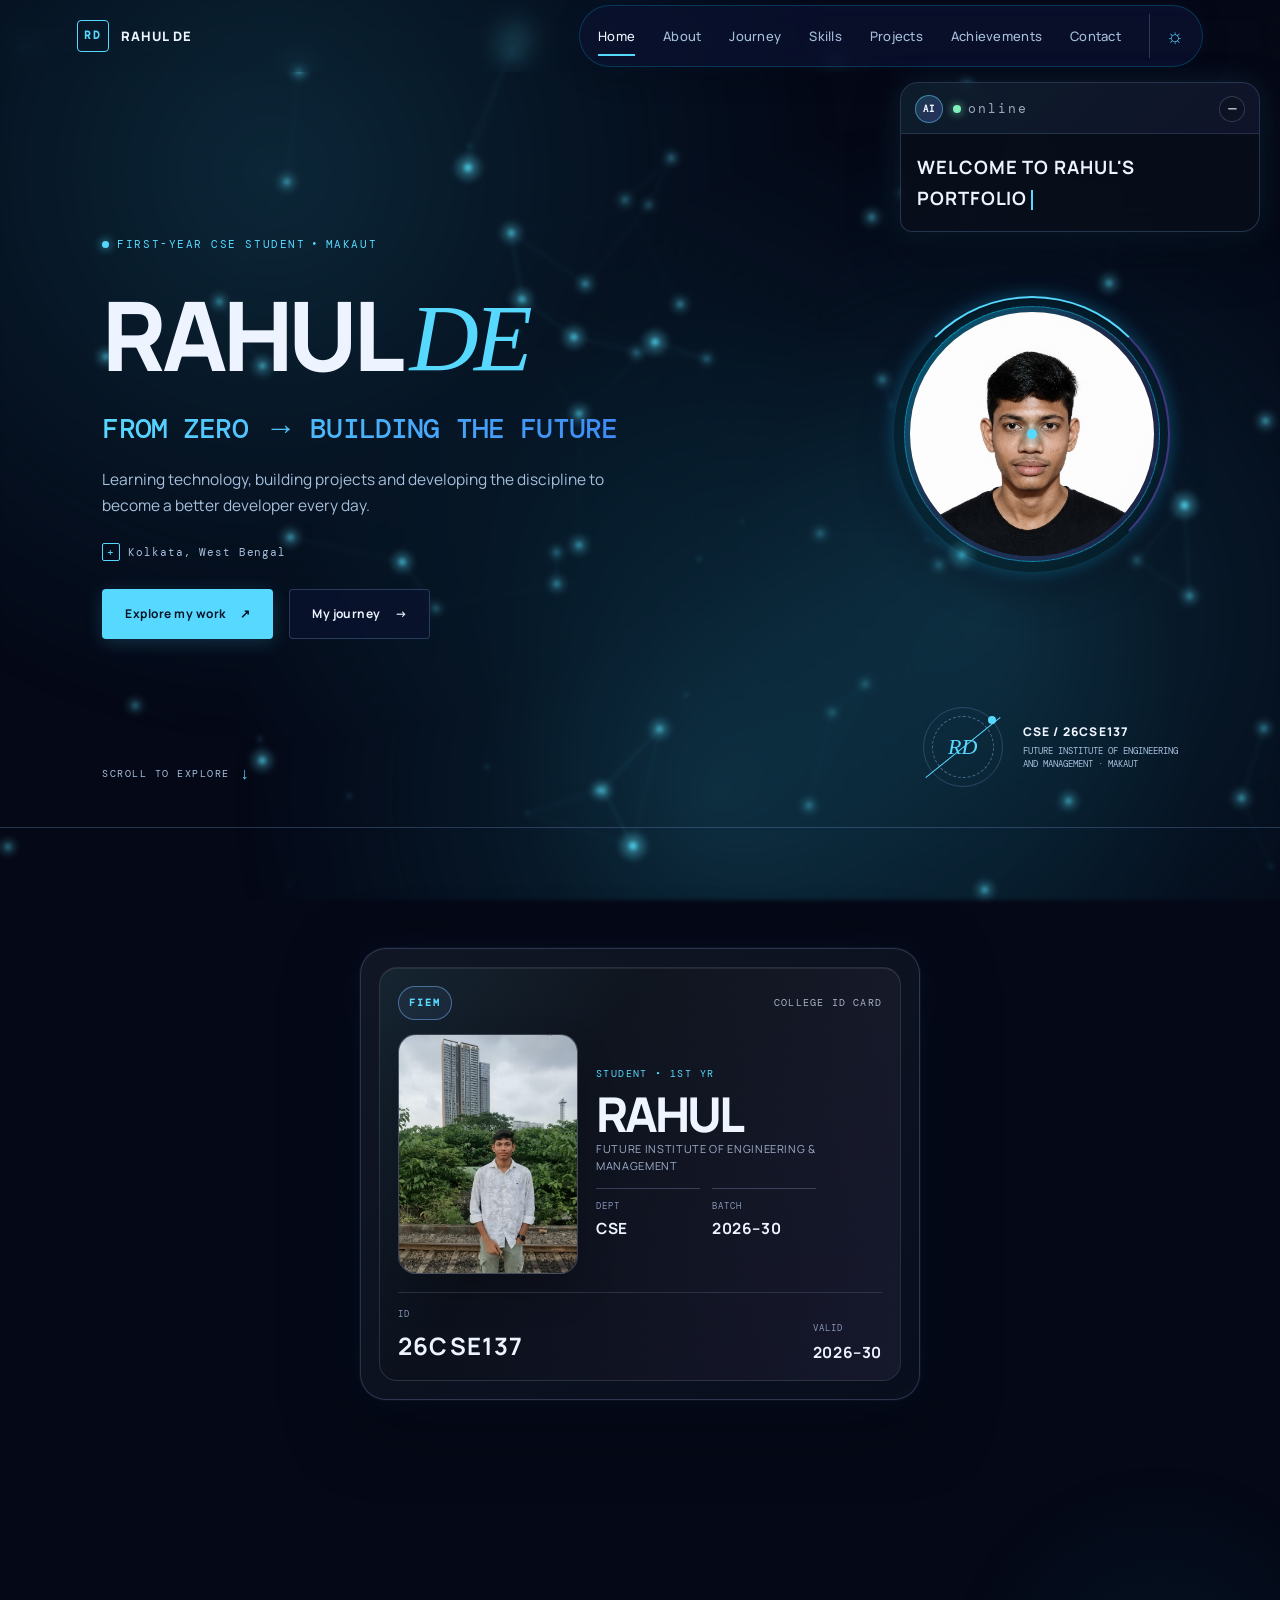
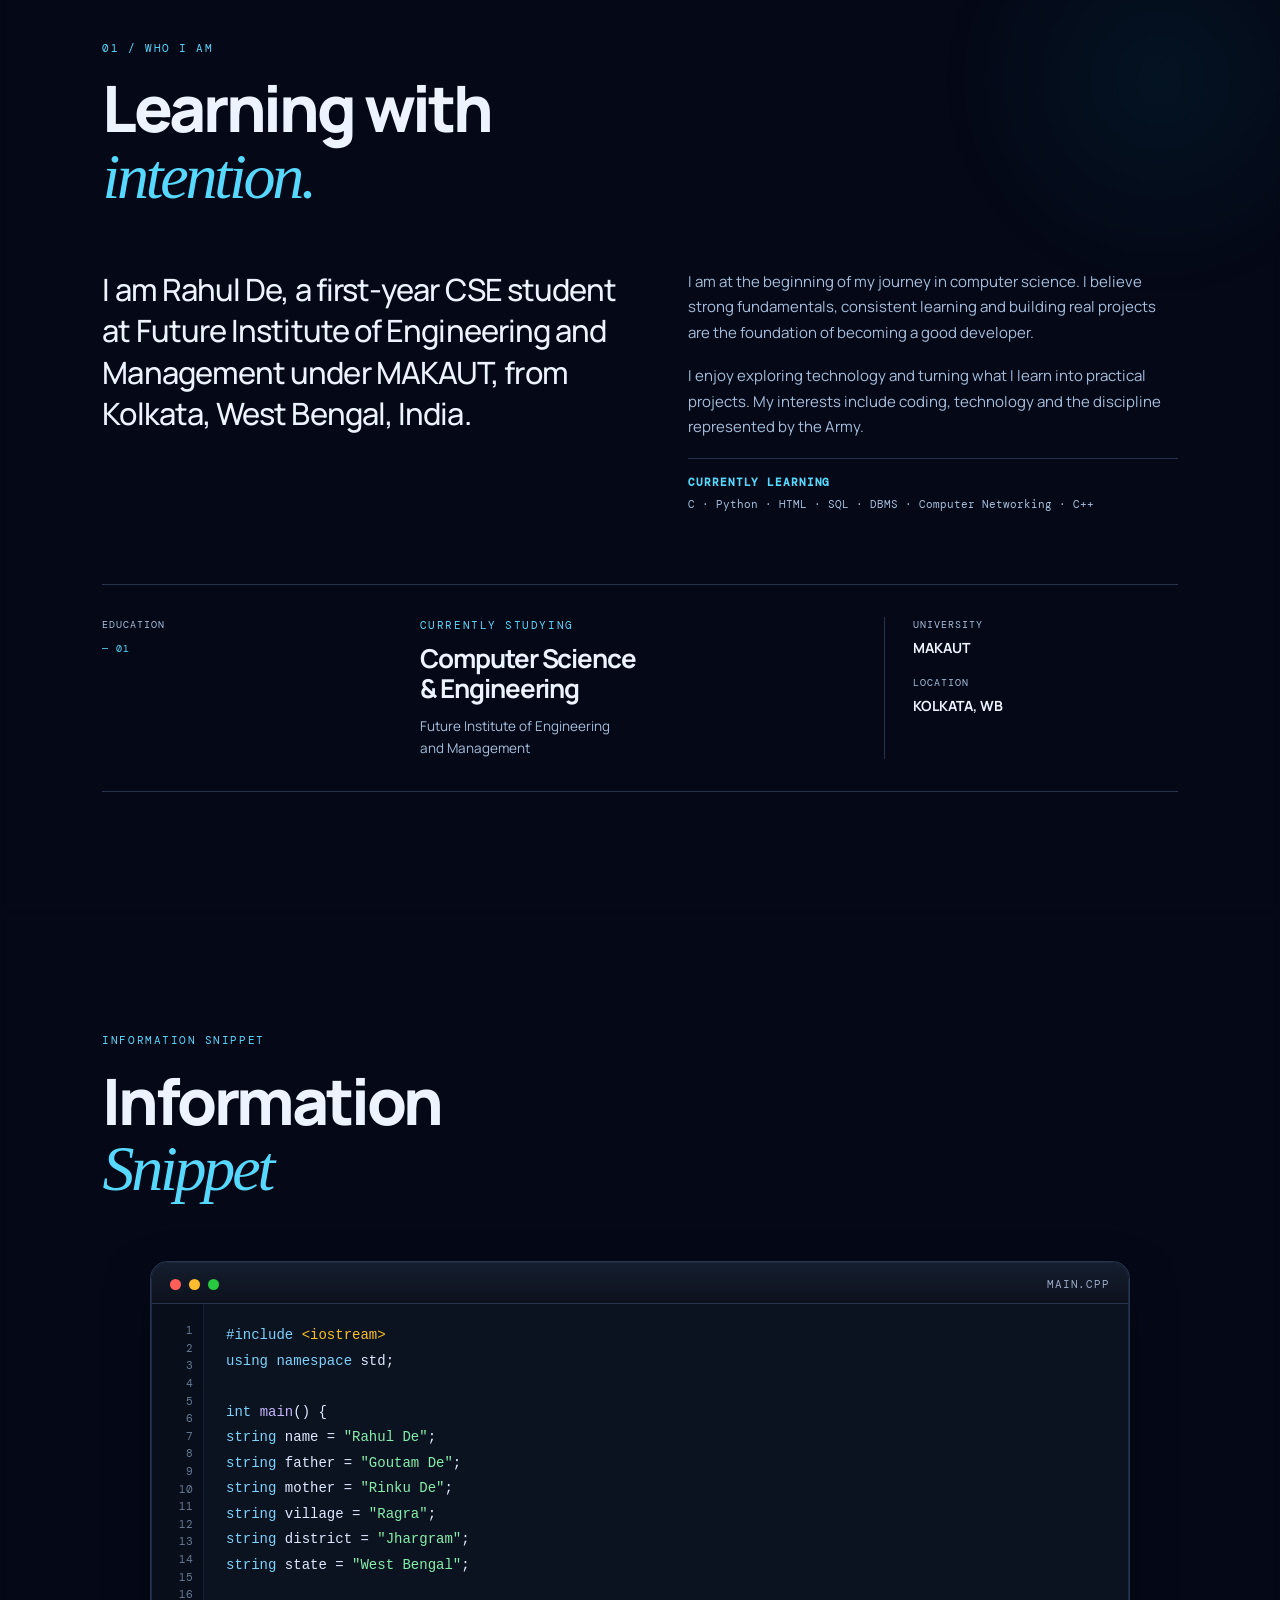
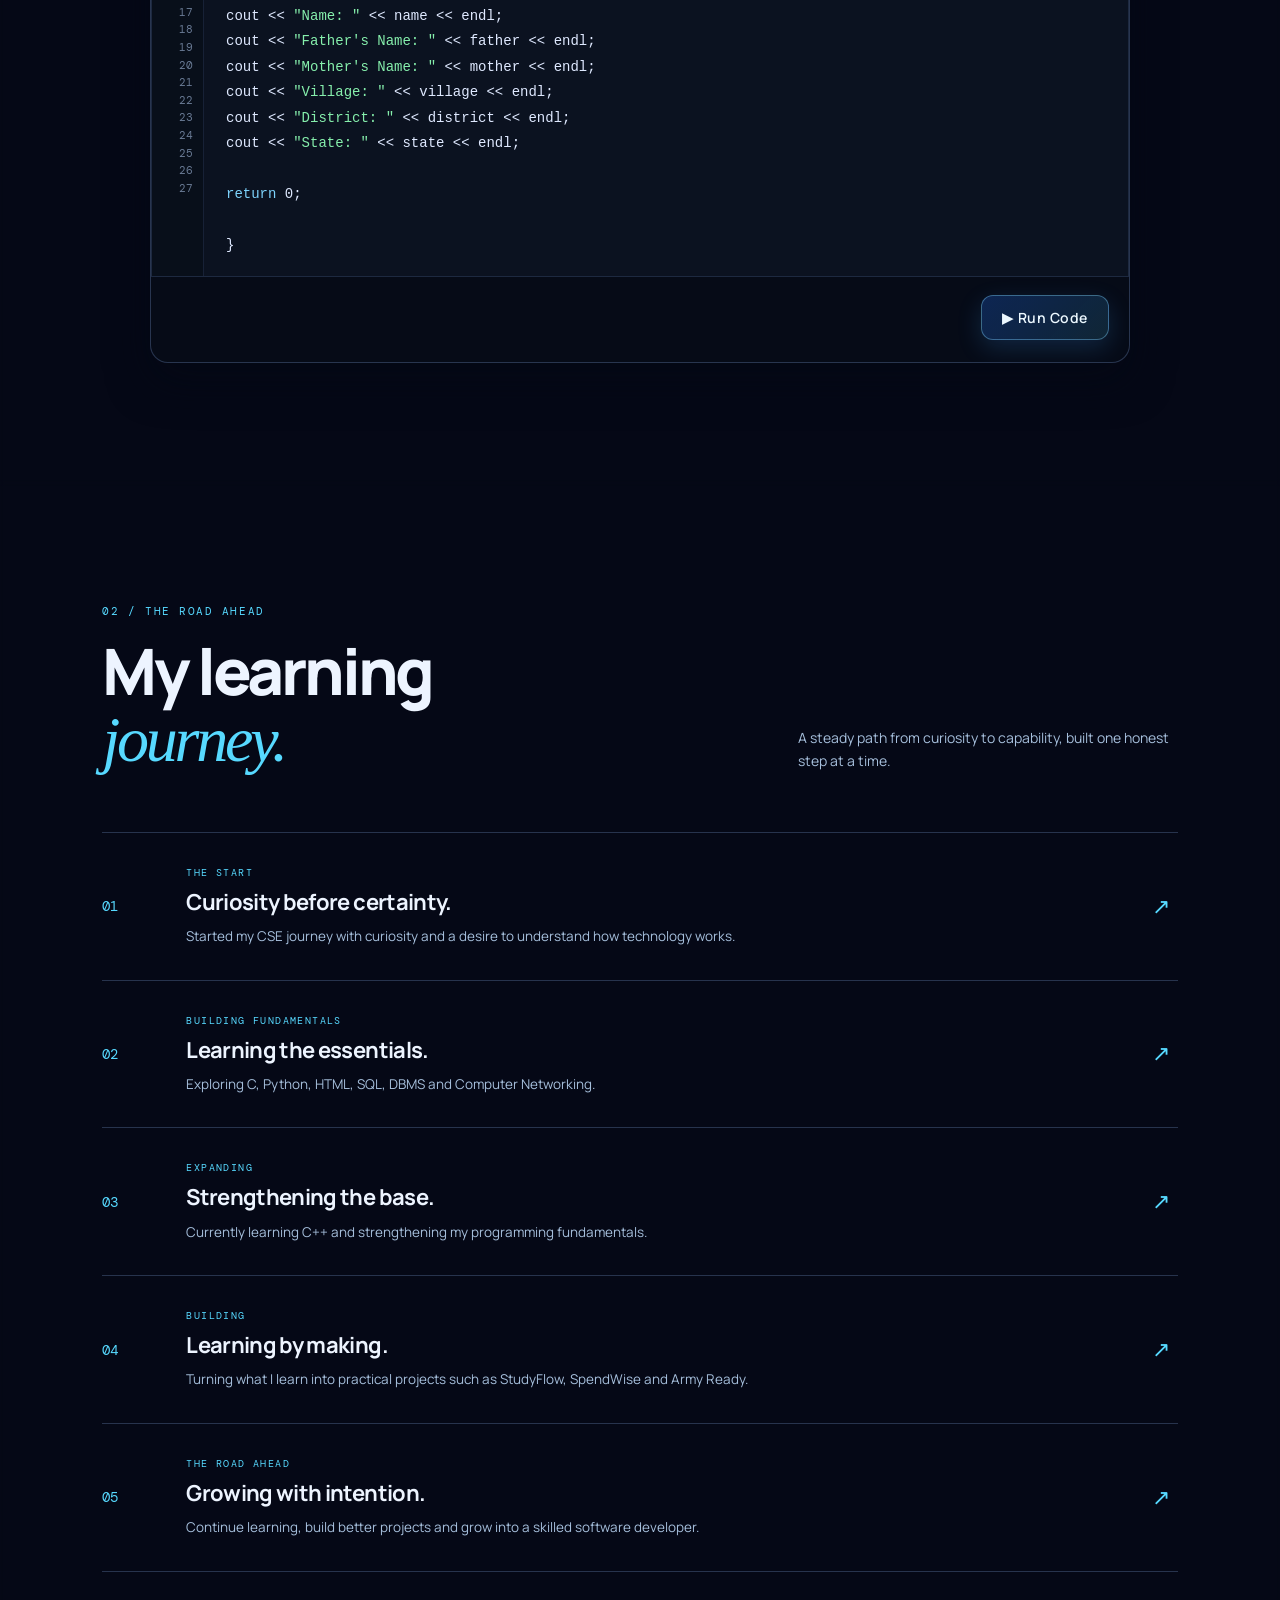
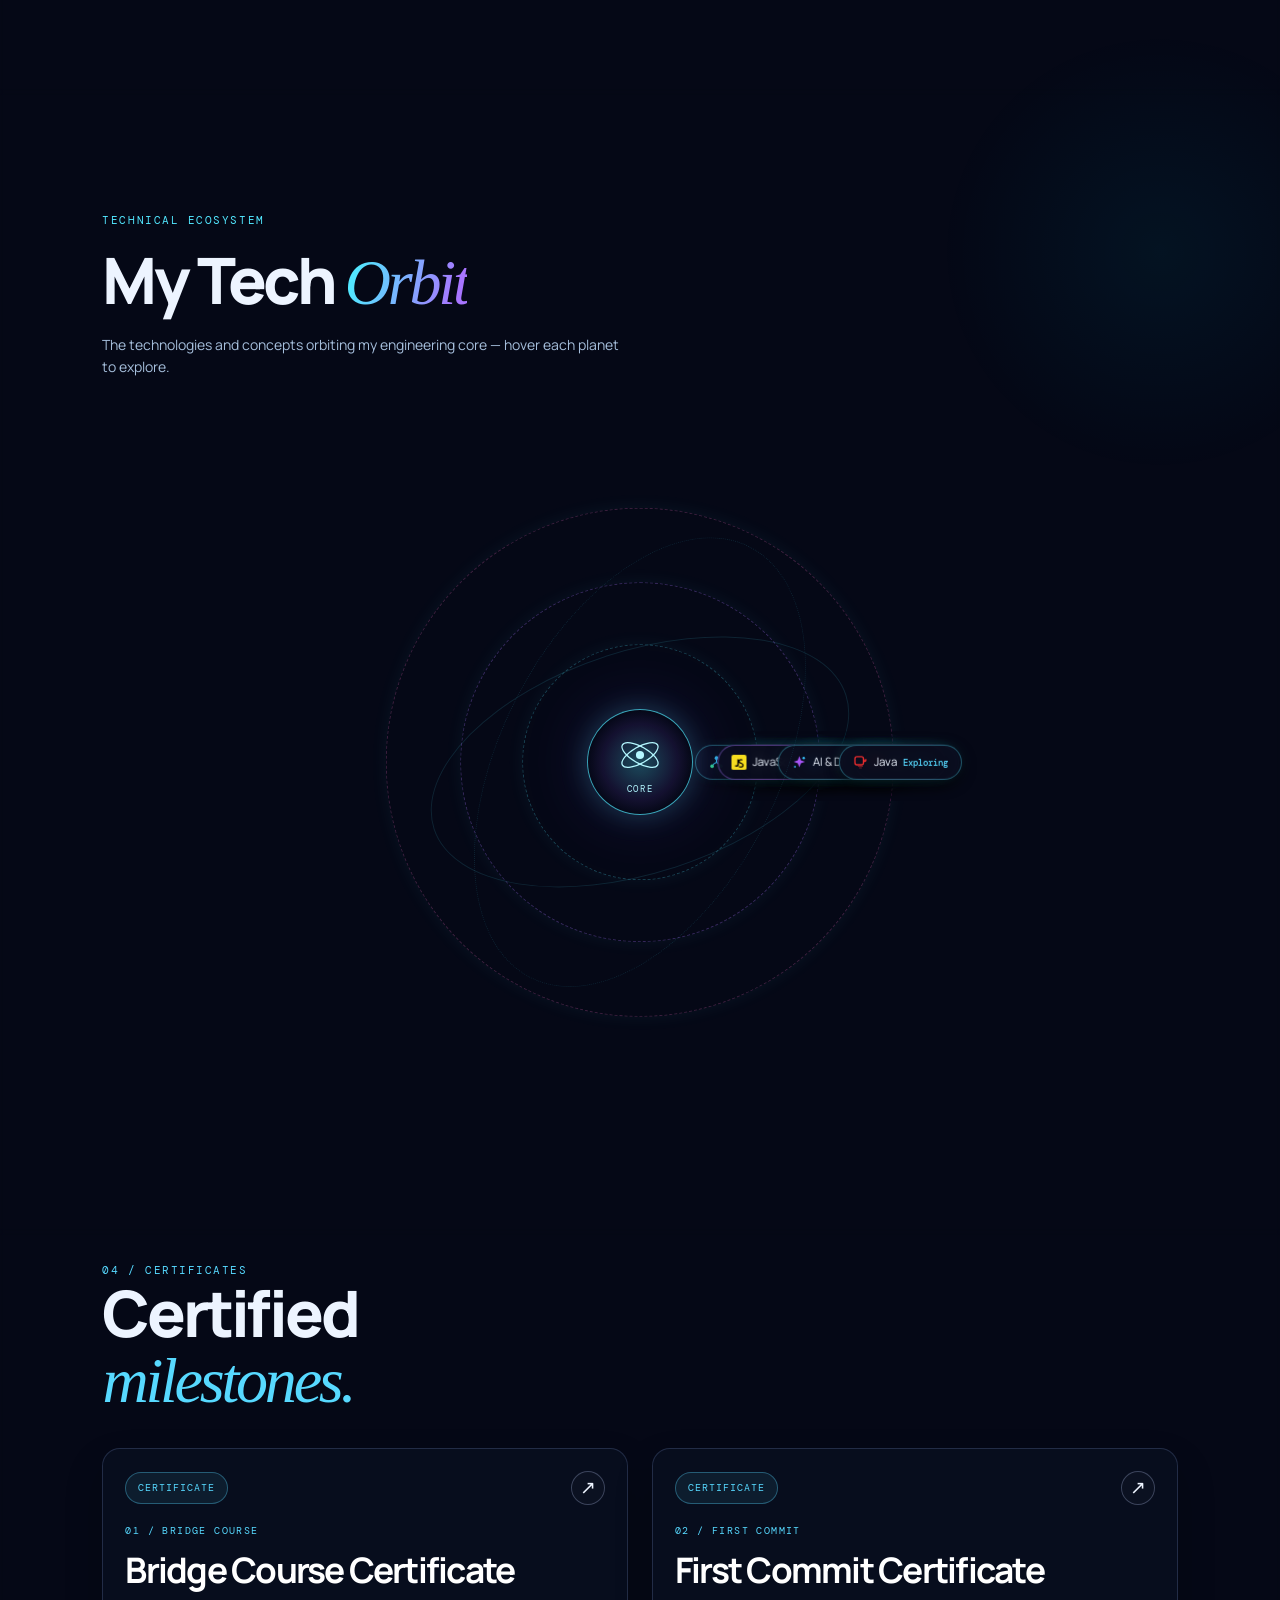
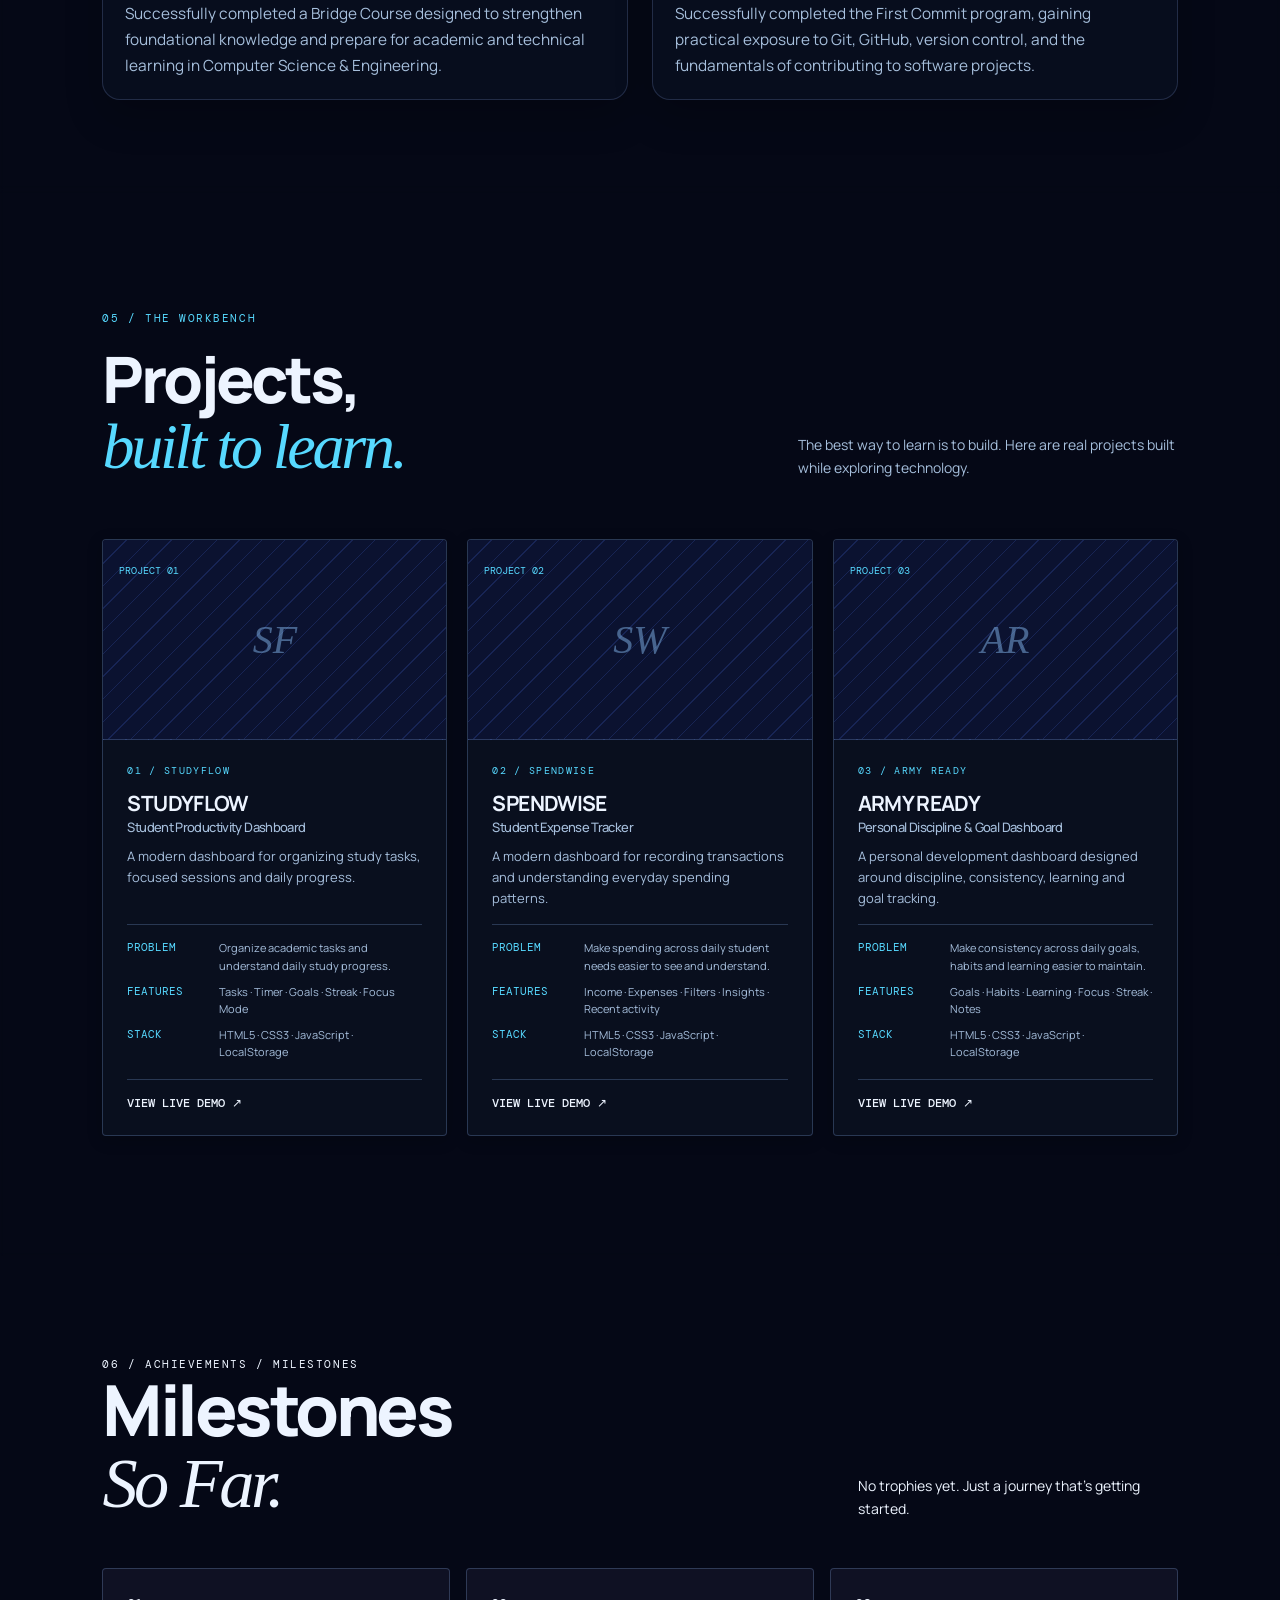
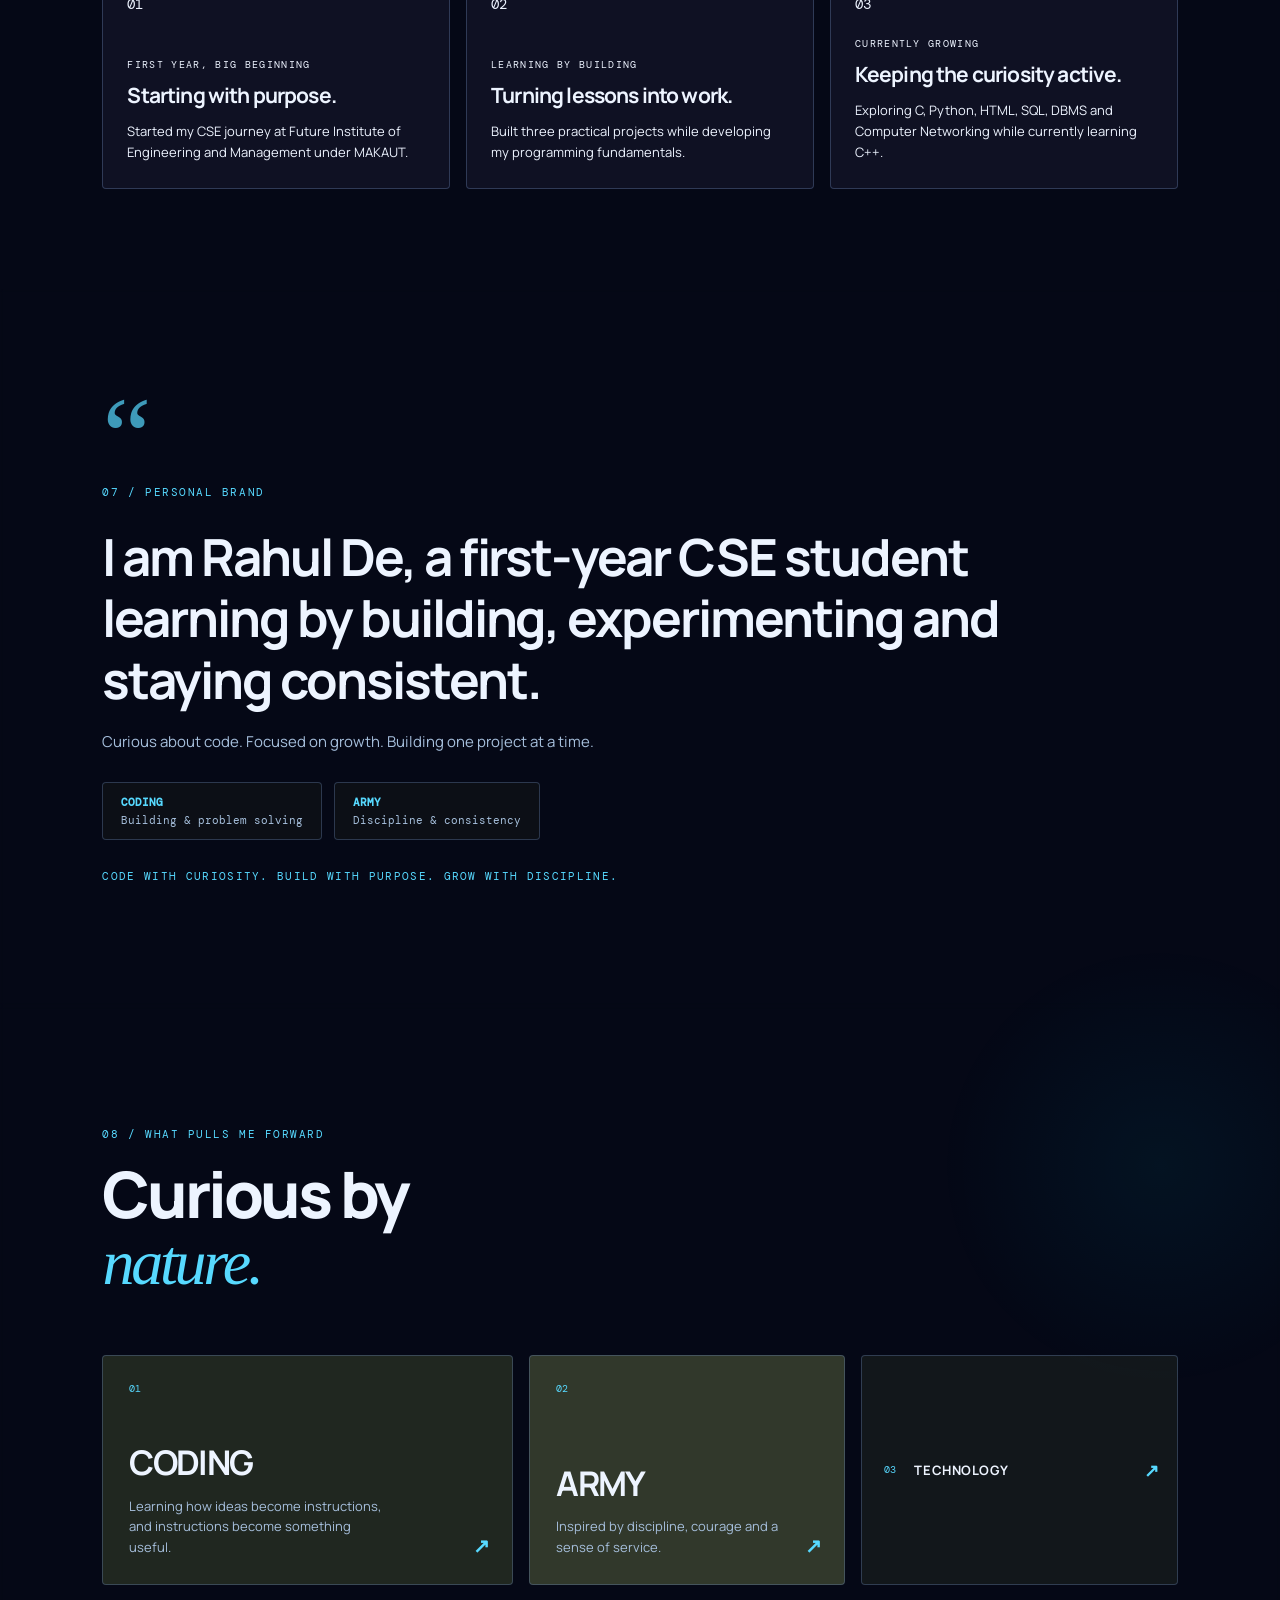
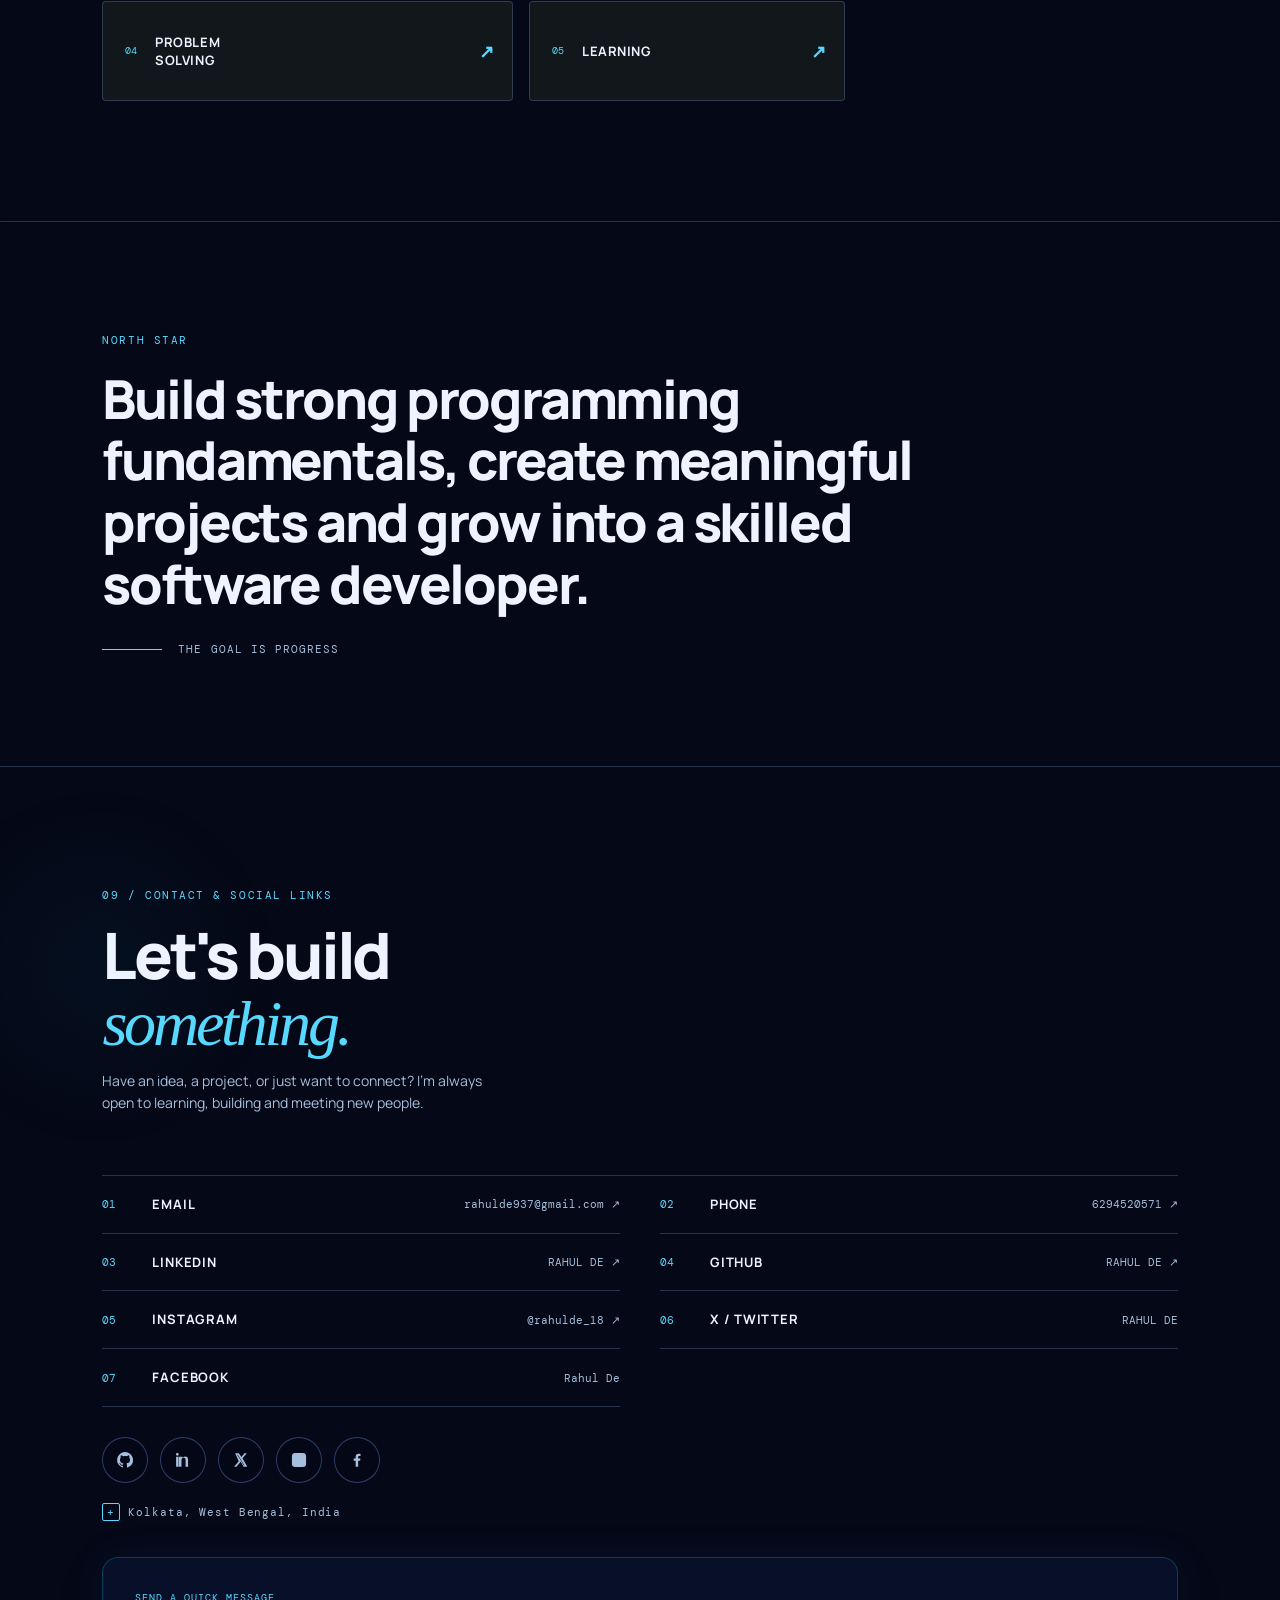
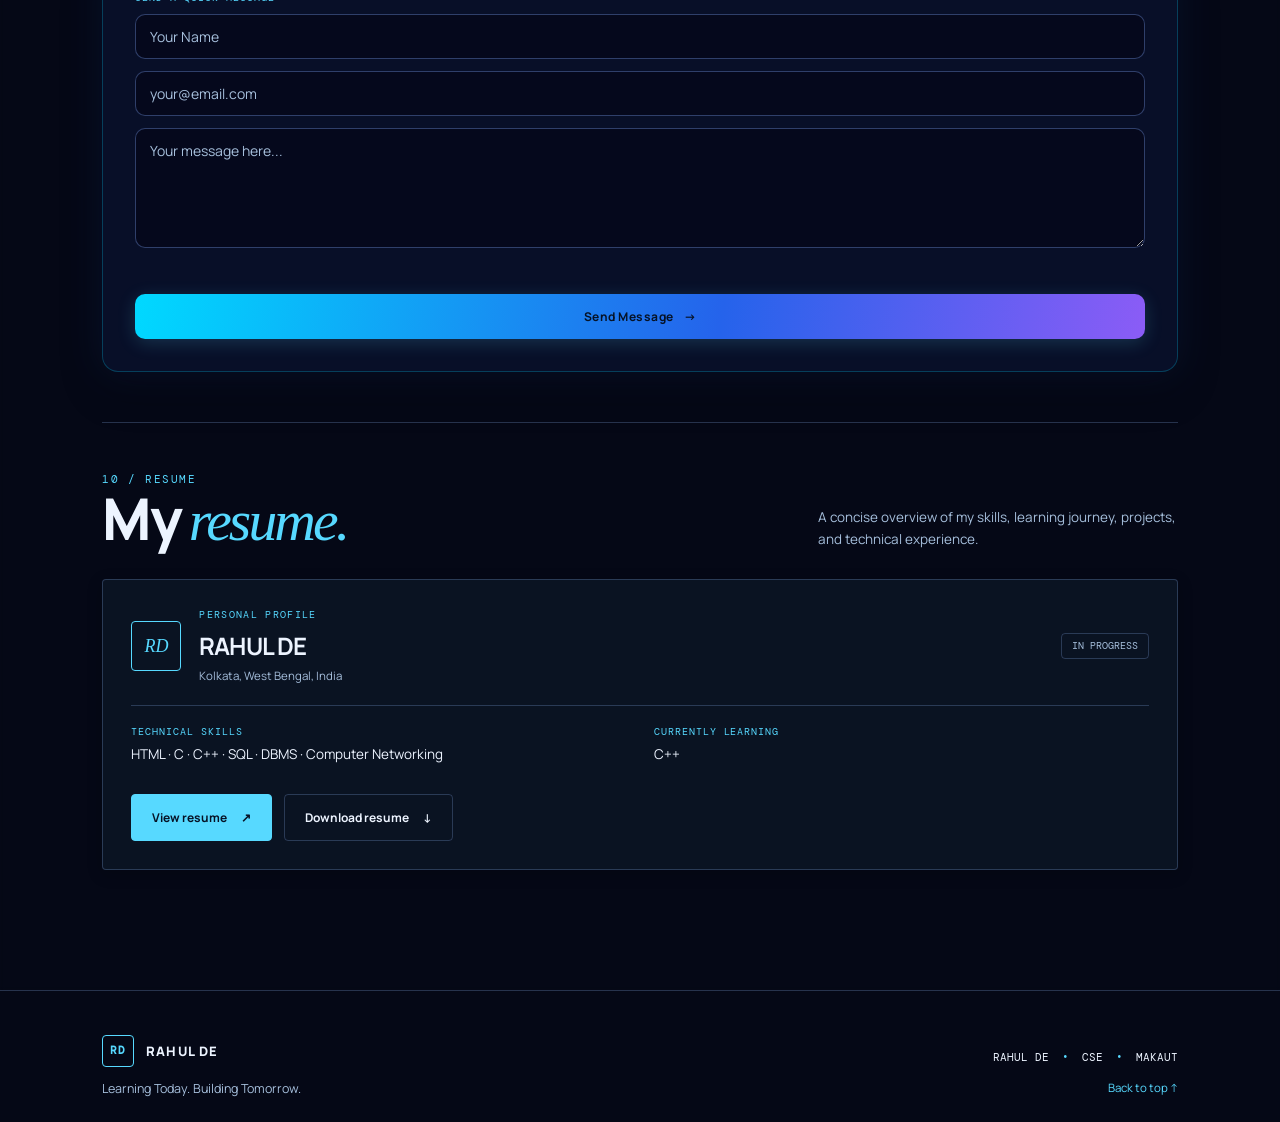
==== commit c9e41d93: "change" ====
--- a/index.html
+++ b/index.html
@@ -181,6 +181,94 @@
 			</div>
 		</section>
 
+		<section id="information-snippet" class="section-pad info-snippet-section reveal">
+			<div class="section-heading reveal">
+				<p class="kicker">INFORMATION SNIPPET</p>
+				<h2>Information<br><i>Snippet</i></h2>
+			</div>
+			<div class="snippet-panel reveal">
+				<div class="snippet-editor" aria-label="C++ output simulator">
+					<div class="editor-toolbar">
+						<div class="traffic-lights" aria-hidden="true">
+							<span></span>
+							<span></span>
+							<span></span>
+						</div>
+						<span class="editor-title">main.cpp</span>
+					</div>
+					<div class="editor-body">
+						<div class="line-numbers" aria-hidden="true">
+							<span>1</span>
+							<span>2</span>
+							<span>3</span>
+							<span>4</span>
+							<span>5</span>
+							<span>6</span>
+							<span>7</span>
+							<span>8</span>
+							<span>9</span>
+							<span>10</span>
+							<span>11</span>
+							<span>12</span>
+							<span>13</span>
+							<span>14</span>
+							<span>15</span>
+							<span>16</span>
+							<span>17</span>
+							<span>18</span>
+							<span>19</span>
+							<span>20</span>
+							<span>21</span>
+							<span>22</span>
+							<span>23</span>
+							<span>24</span>
+							<span>25</span>
+							<span>26</span>
+							<span>27</span>
+						</div>
+						<pre class="code-content"><code><span class="token keyword">#include</span> <span class="token operator">&lt;iostream&gt;</span>
+<span class="token keyword">using</span> <span class="token keyword">namespace</span> std;
+
+<span class="token keyword">int</span> <span class="token function">main</span>() {
+<span class="token keyword">string</span> name = <span class="token string">"Rahul De"</span>;
+<span class="token keyword">string</span> father = <span class="token string">"Goutam De"</span>;
+<span class="token keyword">string</span> mother = <span class="token string">"Rinku De"</span>;
+<span class="token keyword">string</span> village = <span class="token string">"Ragra"</span>;
+<span class="token keyword">string</span> district = <span class="token string">"Jhargram"</span>;
+<span class="token keyword">string</span> state = <span class="token string">"West Bengal"</span>;
+
+cout &lt;&lt; <span class="token string">"Name: "</span> &lt;&lt; name &lt;&lt; endl;
+cout &lt;&lt; <span class="token string">"Father's Name: "</span> &lt;&lt; father &lt;&lt; endl;
+cout &lt;&lt; <span class="token string">"Mother's Name: "</span> &lt;&lt; mother &lt;&lt; endl;
+cout &lt;&lt; <span class="token string">"Village: "</span> &lt;&lt; village &lt;&lt; endl;
+cout &lt;&lt; <span class="token string">"District: "</span> &lt;&lt; district &lt;&lt; endl;
+cout &lt;&lt; <span class="token string">"State: "</span> &lt;&lt; state &lt;&lt; endl;
+
+<span class="token keyword">return</span> 0;
+
+}</code></pre>
+					</div>
+				</div>
+				<div class="snippet-actions">
+					<button class="run-snippet-btn" id="runSnippetButton" type="button">▶ Run Code</button>
+				</div>
+				<div class="snippet-output" id="snippetOutput" aria-live="polite">
+					<div class="terminal-bar">
+						<span>terminal</span>
+						<span>output</span>
+					</div>
+					<div class="terminal-body">
+						<div class="snippet-loader" id="snippetLoader" aria-hidden="true">
+							<span></span>
+							<span></span>
+							<span></span>
+						</div>
+						<pre class="snippet-output-text" id="snippetOutputText"></pre>
+					</div>
+				</div>
+			</div>
+		</section>
+
 		<!-- 03. Journey Section -->
 		<section id="journey" class="section-pad journey-section">
 			<div class="section-heading reveal">
@@ -438,6 +526,7 @@
 				</article>
 			</div>
 		</section>
+
 
 		<!-- 06. Milestones Section -->
 		<section id="achievements" class="section-pad achievement-section">
--- a/style.css
+++ b/style.css
@@ -1145,7 +1145,6 @@
     }
 }
 
-/* Futuristic Canvas Background */
 .futuristic-bg,
 .cyber-bg,
 #futuristic-bg,
@@ -1921,6 +1920,330 @@
     display: block;
     font-size: 14px;
     margin-bottom: 16px;
+}
+
+/* --------------------------------------------------------------------------
+   Information Snippet Section
+   -------------------------------------------------------------------------- */
+.info-snippet-section {
+    background: transparent;
+    backdrop-filter: blur(8px);
+    -webkit-backdrop-filter: blur(8px);
+}
+
+.snippet-panel {
+    max-width: 980px;
+    margin: 0 auto;
+    border: 1px solid var(--line);
+    border-radius: 18px;
+    background: rgba(7, 12, 24, 0.92);
+    box-shadow: 0 18px 42px rgba(3, 8, 20, 0.6);
+    overflow: hidden;
+}
+
+.snippet-editor {
+    width: 100%;
+    background: #0a101e;
+    border: 1px solid rgba(116, 153, 214, 0.18);
+    border-radius: 18px 18px 0 0;
+    overflow: hidden;
+}
+
+.editor-toolbar {
+    display: flex;
+    align-items: center;
+    justify-content: space-between;
+    padding: 14px 18px 12px;
+    background: linear-gradient(180deg, rgba(21, 30, 48, 0.96), rgba(13, 17, 28, 0.94));
+    border-bottom: 1px solid rgba(128, 167, 255, 0.15);
+}
+
+.traffic-lights {
+    display: flex;
+    align-items: center;
+    gap: 8px;
+}
+
+.traffic-lights span {
+    width: 11px;
+    height: 11px;
+    border-radius: 50%;
+    display: block;
+}
+
+.traffic-lights span:nth-child(1) {
+    background: #ff5f57;
+}
+
+.traffic-lights span:nth-child(2) {
+    background: #febc2e;
+}
+
+.traffic-lights span:nth-child(3) {
+    background: #28c840;
+}
+
+.editor-title {
+    font: 11px var(--mono);
+    color: rgba(203, 220, 255, 0.75);
+    letter-spacing: 0.08em;
+    text-transform: uppercase;
+}
+
+.editor-body {
+    display: grid;
+    grid-template-columns: 52px minmax(0, 1fr);
+    min-height: 420px;
+    background: #0b1220;
+}
+
+.line-numbers {
+    background: rgba(9, 15, 26, 0.88);
+    border-right: 1px solid rgba(128, 167, 255, 0.12);
+    padding: 18px 10px 18px 0;
+    display: flex;
+    flex-direction: column;
+    align-items: flex-end;
+    gap: 0;
+    user-select: none;
+}
+
+.line-numbers span {
+    display: block;
+    height: 1.6em;
+    font: 11px/1.6 var(--mono);
+    color: rgba(147, 168, 201, 0.7);
+}
+
+.code-content {
+    margin: 0;
+    padding: 18px 20px 18px 22px;
+    overflow-x: auto;
+    white-space: pre;
+    font: 14px/1.75 var(--mono);
+    color: #dfe9ff;
+    background: transparent;
+}
+
+.code-content .token.keyword {
+    color: #7dd3fc;
+}
+
+.code-content .token.function {
+    color: #c4b5fd;
+}
+
+.code-content .token.string {
+    color: #86efac;
+}
+
+.code-content .token.operator {
+    color: #fbbf24;
+}
+
+.snippet-actions {
+    padding: 18px 20px 0;
+    display: flex;
+    justify-content: flex-end;
+}
+
+.run-snippet-btn {
+    border: 1px solid rgba(125, 211, 252, 0.4);
+    background: linear-gradient(135deg, rgba(36, 114, 255, 0.26), rgba(76, 201, 240, 0.14));
+    color: #ecf8ff;
+    font: 600 14px var(--sans);
+    letter-spacing: 0.04em;
+    padding: 12px 20px;
+    border-radius: 12px;
+    cursor: pointer;
+    transition: transform 0.2s ease, box-shadow 0.2s ease, border-color 0.2s ease;
+    box-shadow: 0 8px 24px rgba(69, 161, 255, 0.18);
+}
+
+.run-snippet-btn:hover {
+    transform: translateY(-1px);
+    border-color: rgba(125, 211, 252, 0.7);
+    box-shadow: 0 12px 28px rgba(69, 161, 255, 0.25);
+}
+
+.run-snippet-btn:active {
+    transform: translateY(0);
+}
+
+.run-snippet-btn:disabled {
+    opacity: 0.85;
+    cursor: wait;
+}
+
+.snippet-output {
+    visibility: hidden;
+    opacity: 0;
+    transform: translateY(10px);
+    max-height: 0;
+    overflow: hidden;
+    transition: opacity 0.28s ease, transform 0.28s ease, max-height 0.35s ease;
+    margin: 0 20px 20px;
+    border: 1px solid rgba(124, 158, 255, 0.2);
+    border-radius: 14px;
+    background: rgba(7, 14, 25, 0.92);
+}
+
+.snippet-output.is-visible {
+    visibility: visible;
+    opacity: 1;
+    transform: translateY(0);
+    max-height: 420px;
+}
+
+.terminal-bar {
+    display: flex;
+    justify-content: space-between;
+    align-items: center;
+    padding: 10px 14px;
+    border-bottom: 1px solid rgba(124, 158, 255, 0.18);
+    background: rgba(14, 22, 36, 0.9);
+    font: 10px var(--mono);
+    color: rgba(190, 209, 235, 0.8);
+    letter-spacing: 0.12em;
+    text-transform: lowercase;
+}
+
+.terminal-body {
+    padding: 18px 18px 20px;
+    min-height: 150px;
+    display: flex;
+    align-items: center;
+    justify-content: center;
+    background: rgba(10, 18, 31, 0.8);
+}
+
+.snippet-loader {
+    display: inline-flex;
+    align-items: center;
+    gap: 8px;
+}
+
+.snippet-loader span {
+    width: 8px;
+    height: 8px;
+    border-radius: 50%;
+    background: var(--accent);
+    animation: snippet-pulse 1s ease-in-out infinite;
+}
+
+.snippet-loader span:nth-child(2) {
+    animation-delay: 0.15s;
+}
+
+.snippet-loader span:nth-child(3) {
+    animation-delay: 0.3s;
+}
+
+@keyframes snippet-pulse {
+    0%,
+    80%,
+    100% {
+        opacity: 0.25;
+        transform: scale(0.7);
+    }
+
+    40% {
+        opacity: 1;
+        transform: scale(1);
+    }
+}
+
+.snippet-output-text {
+    width: 100%;
+    margin: 0;
+    font: 13px/1.8 var(--mono);
+    color: #dffcff;
+    white-space: pre-wrap;
+    word-break: break-word;
+    display: none;
+}
+
+.snippet-output.is-visible .snippet-output-text {
+    display: block;
+}
+
+.snippet-output.is-visible .snippet-loader {
+    display: none;
+}
+
+.light-theme .snippet-panel,
+.light-theme .snippet-output {
+    background: rgba(245, 248, 255, 0.8);
+}
+
+.light-theme .snippet-editor,
+.light-theme .terminal-body {
+    background: #edf3ff;
+}
+
+.light-theme .editor-toolbar {
+    background: linear-gradient(180deg, rgba(214, 227, 255, 0.95), rgba(236, 243, 255, 0.92));
+}
+
+.light-theme .editor-title,
+.light-theme .terminal-bar,
+.light-theme .line-numbers span {
+    color: rgba(48, 69, 99, 0.78);
+}
+
+.light-theme .code-content {
+    color: #15233d;
+}
+
+.light-theme .code-content .token.keyword {
+    color: #085d88;
+}
+
+.light-theme .code-content .token.function {
+    color: #5a3ec8;
+}
+
+.light-theme .code-content .token.string {
+    color: #0a7a4d;
+}
+
+.light-theme .snippet-output-text {
+    color: #0f172a;
+}
+
+@media (max-width: 768px) {
+    .snippet-panel {
+        border-radius: 14px;
+    }
+
+    .editor-body {
+        grid-template-columns: 42px minmax(0, 1fr);
+        min-height: 360px;
+    }
+
+    .line-numbers {
+        padding-right: 8px;
+    }
+
+    .code-content {
+        font-size: 12.5px;
+        padding-left: 14px;
+    }
+}
+
+@media (max-width: 480px) {
+    .snippet-actions {
+        justify-content: stretch;
+    }
+
+    .run-snippet-btn {
+        width: 100%;
+    }
+
+    .code-content {
+        font-size: 11.8px;
+        line-height: 1.7;
+    }
 }
 
 /* --------------------------------------------------------------------------
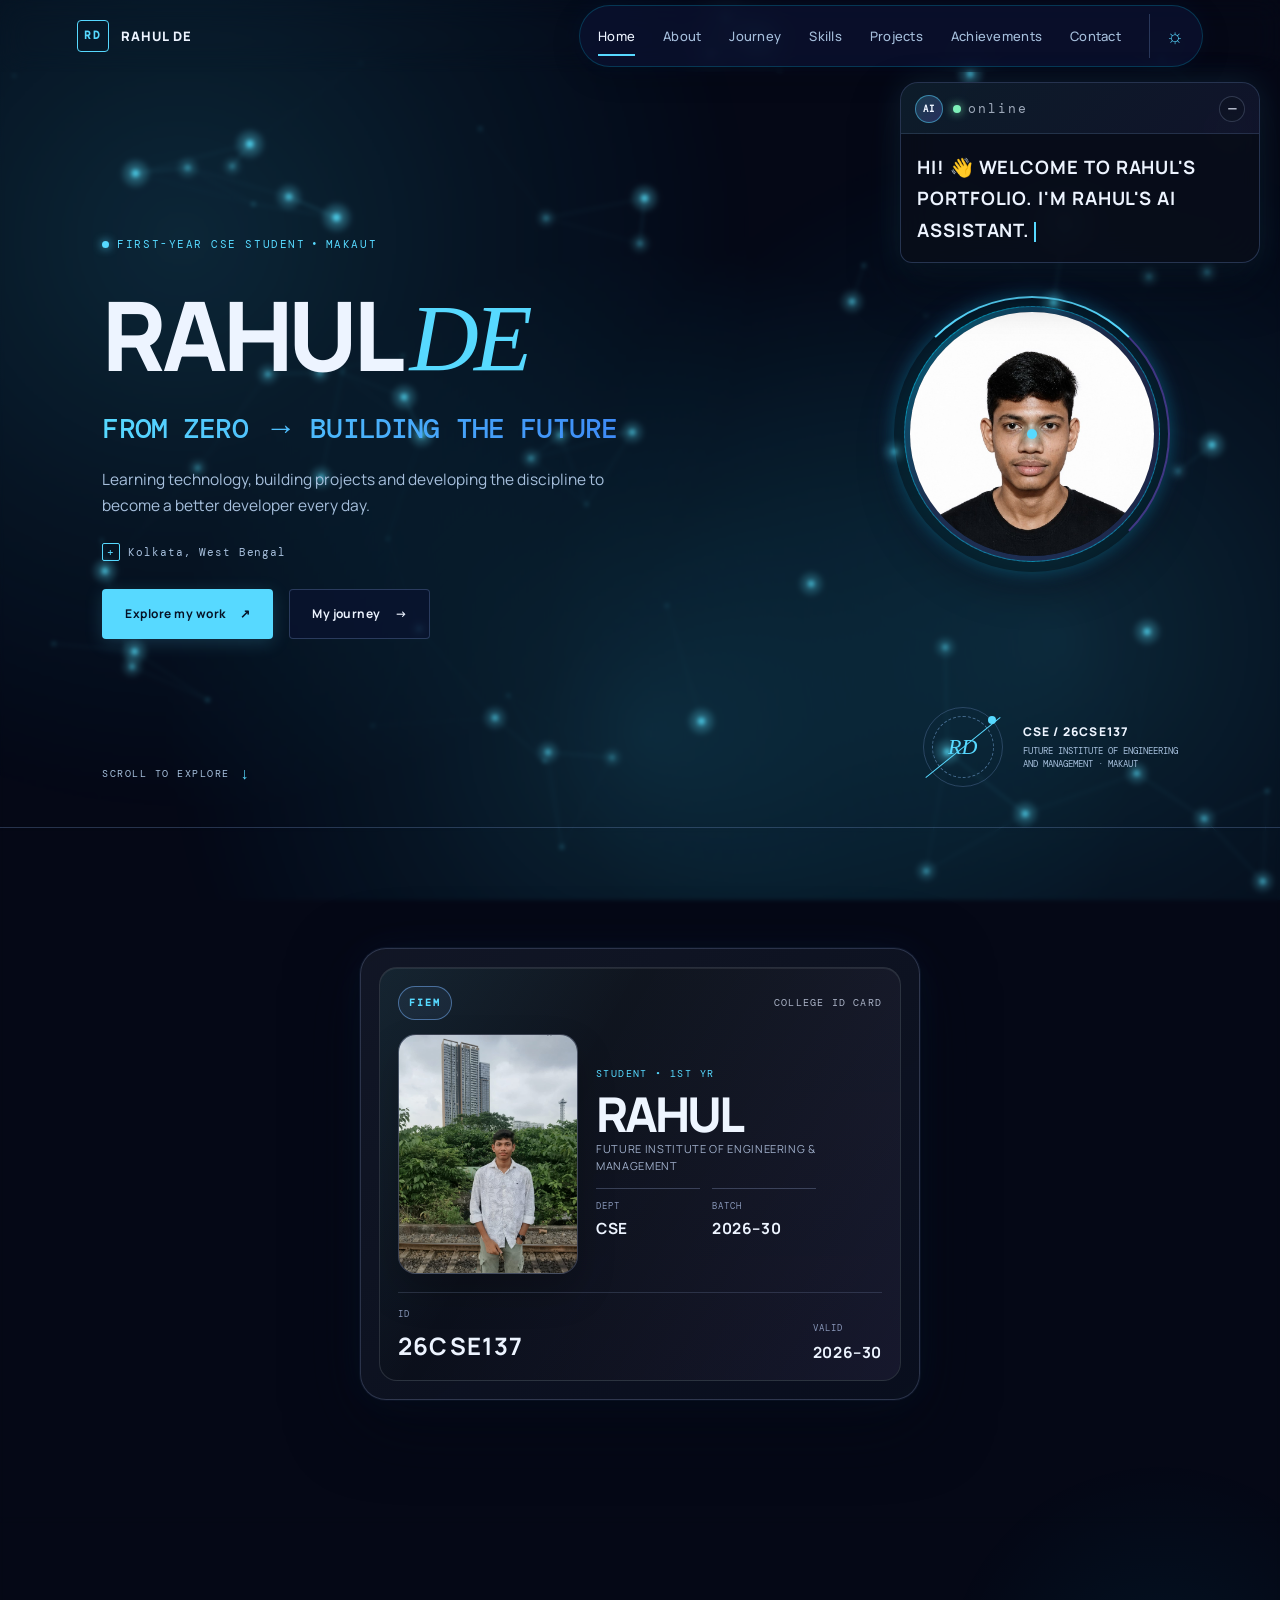
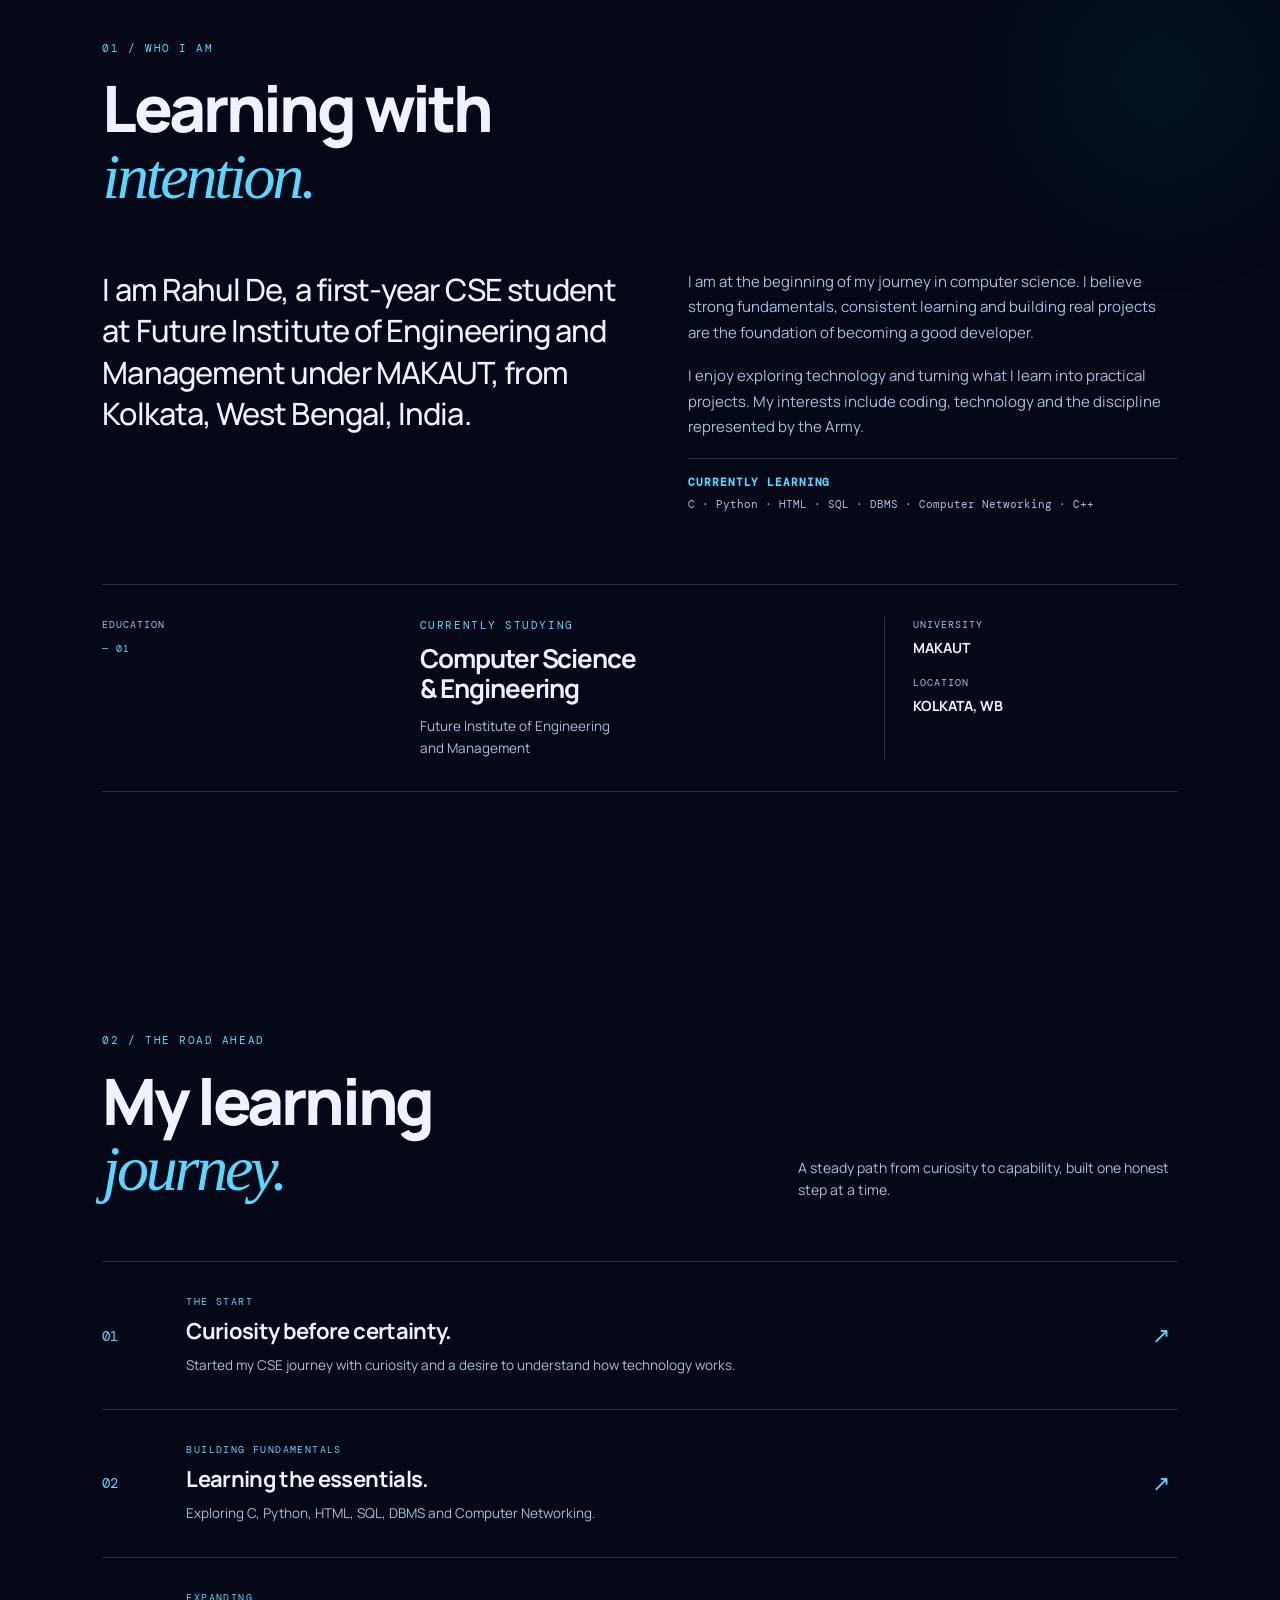
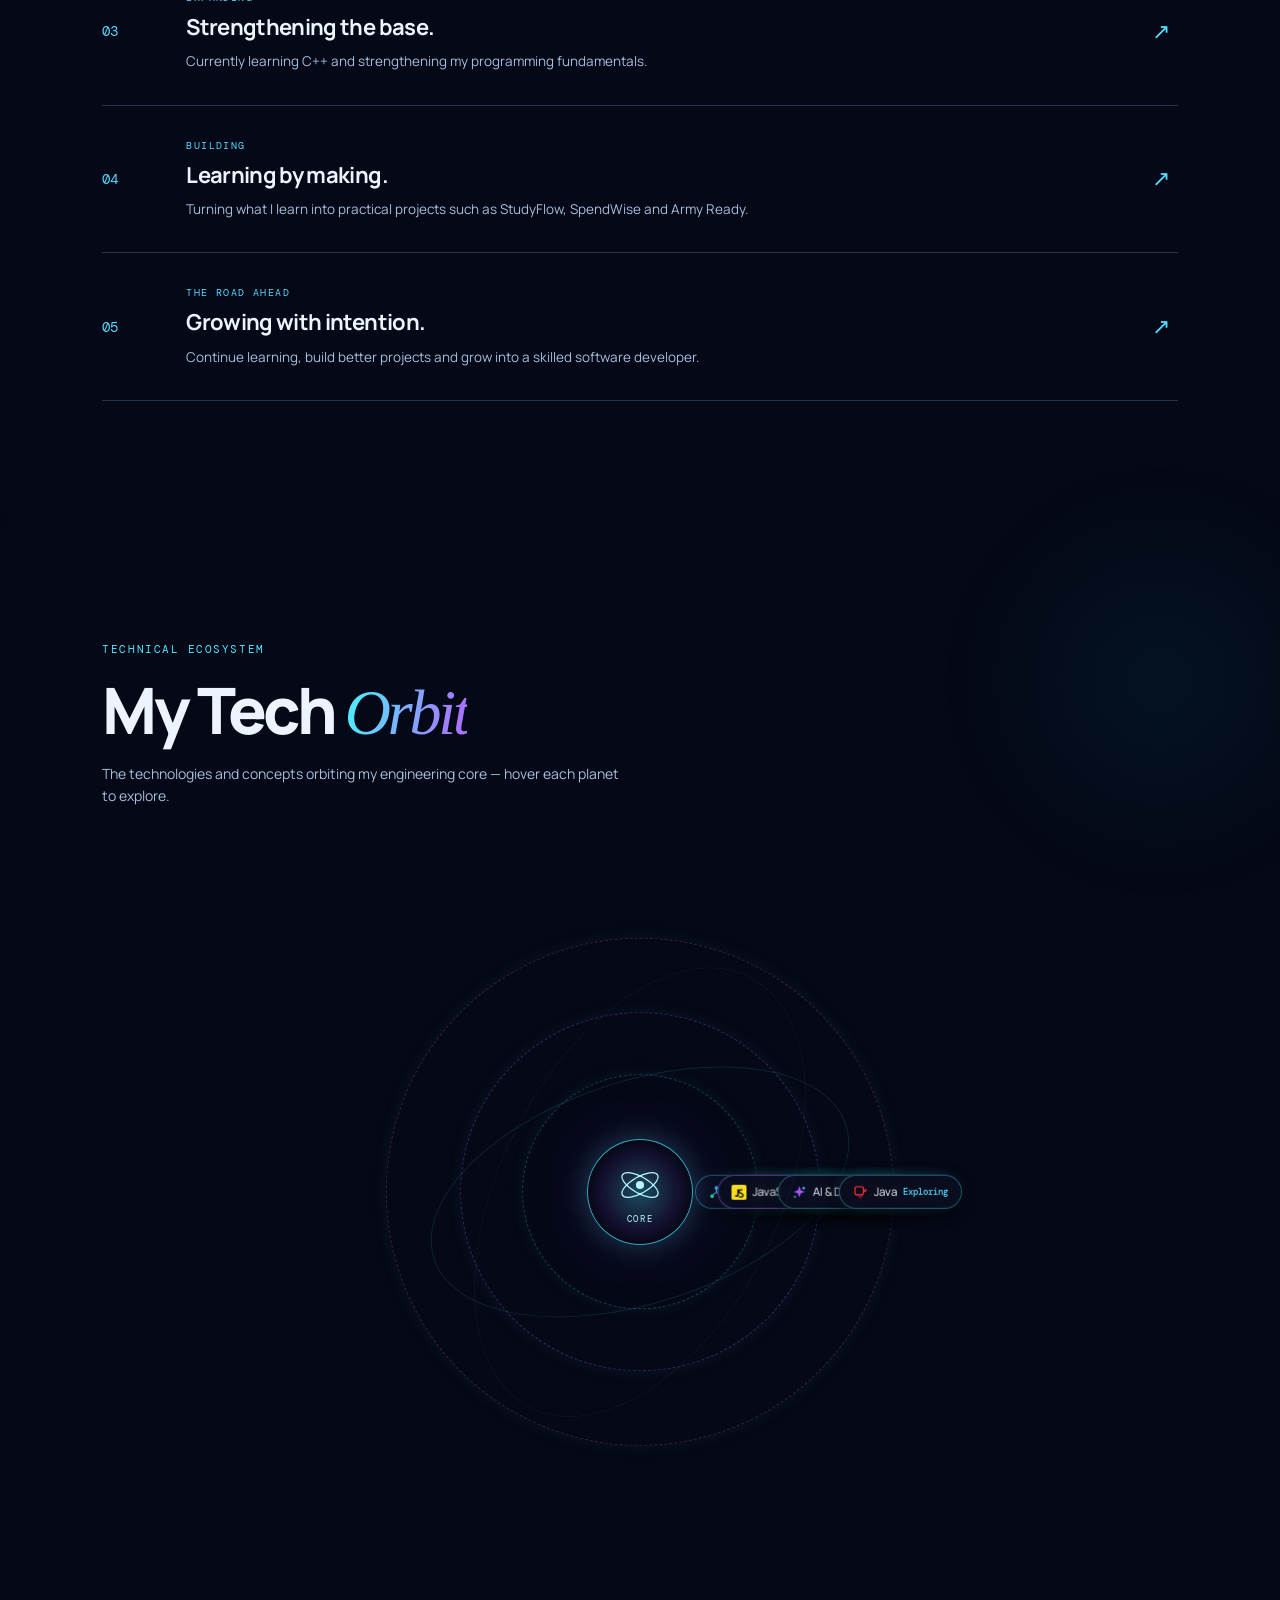
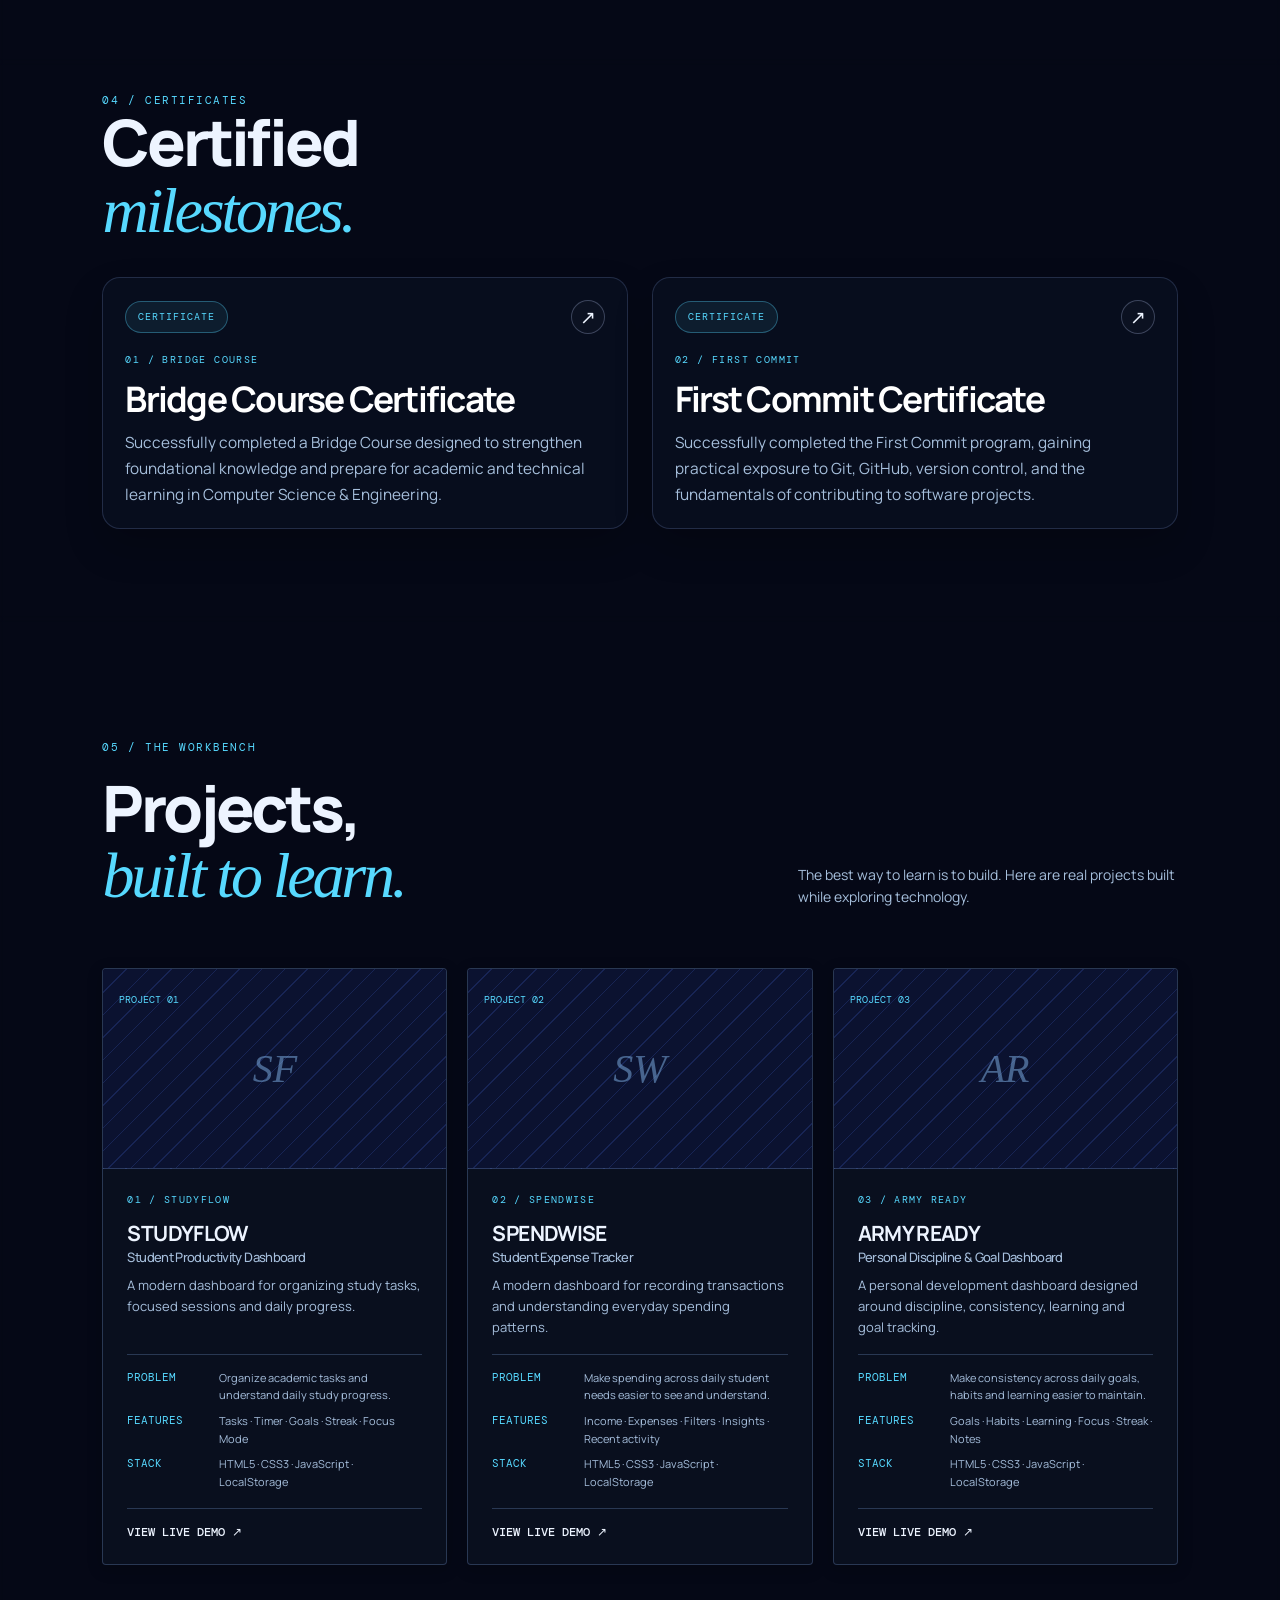
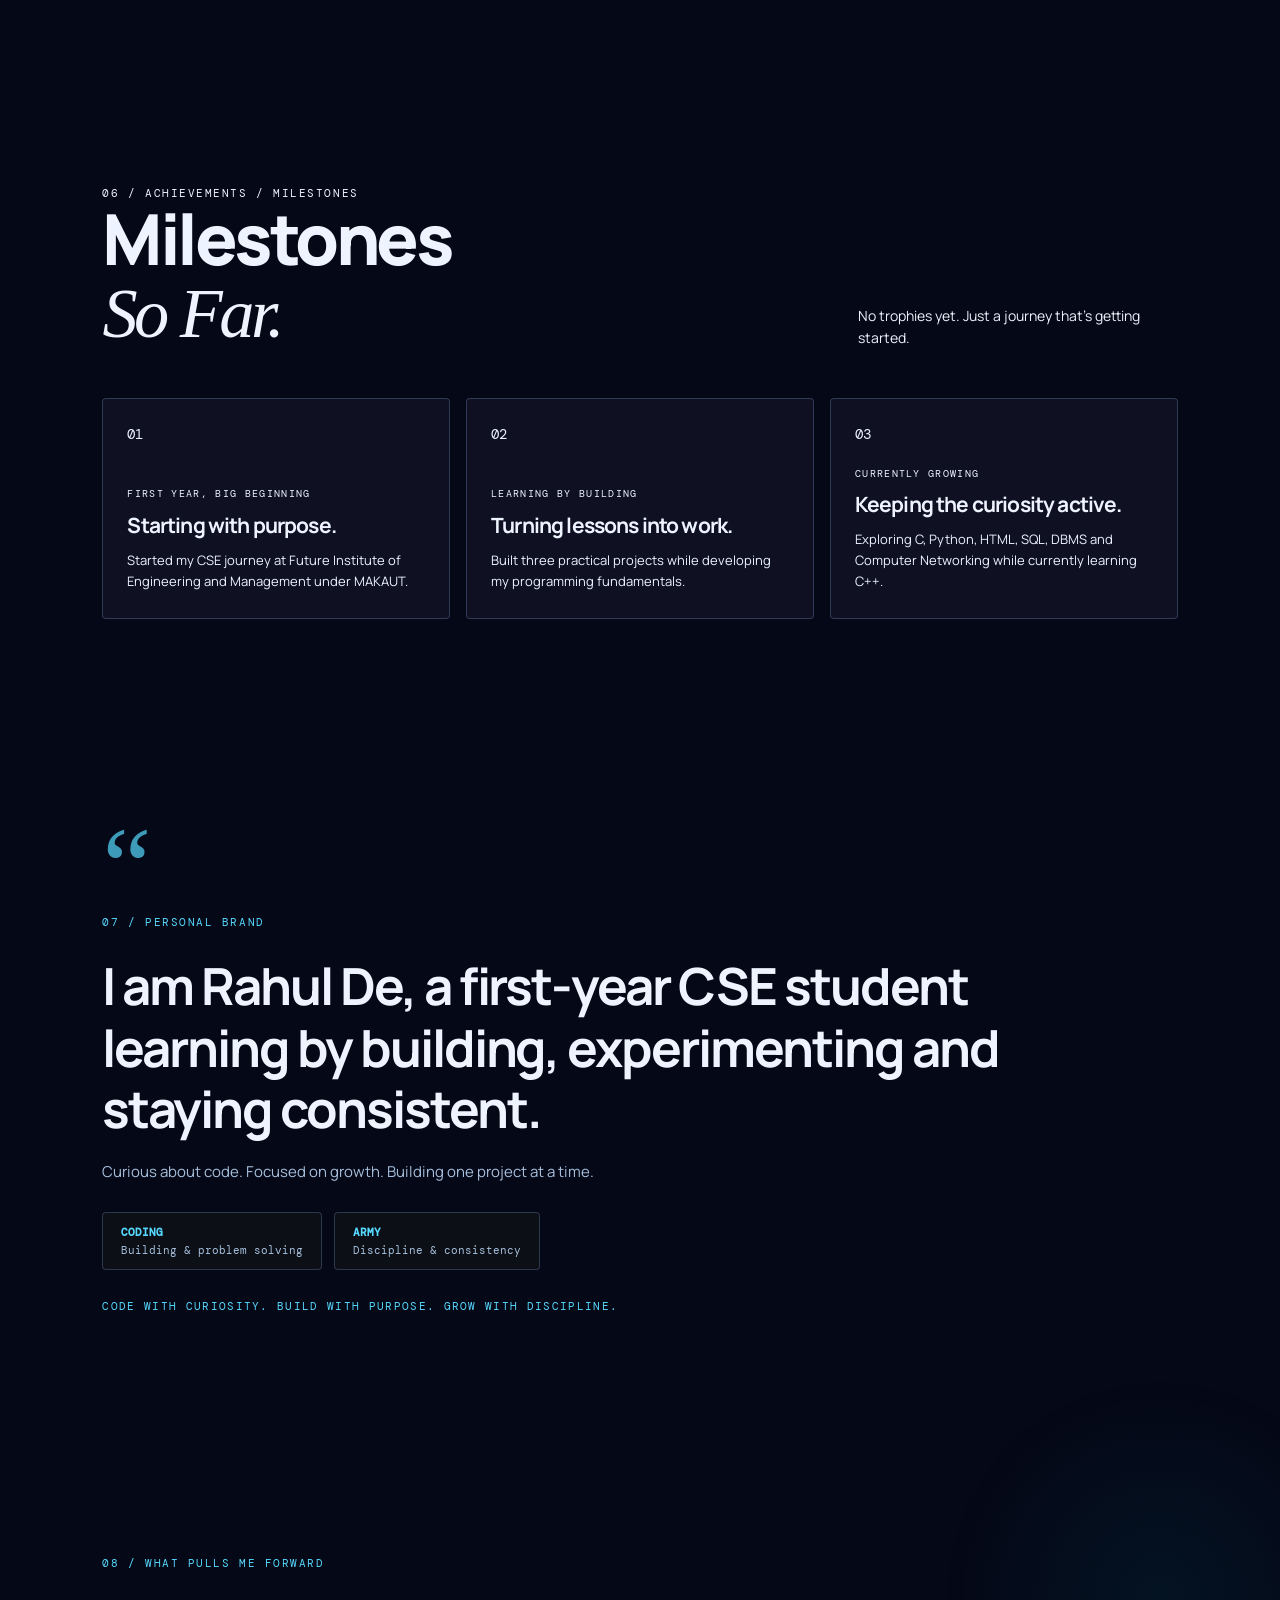
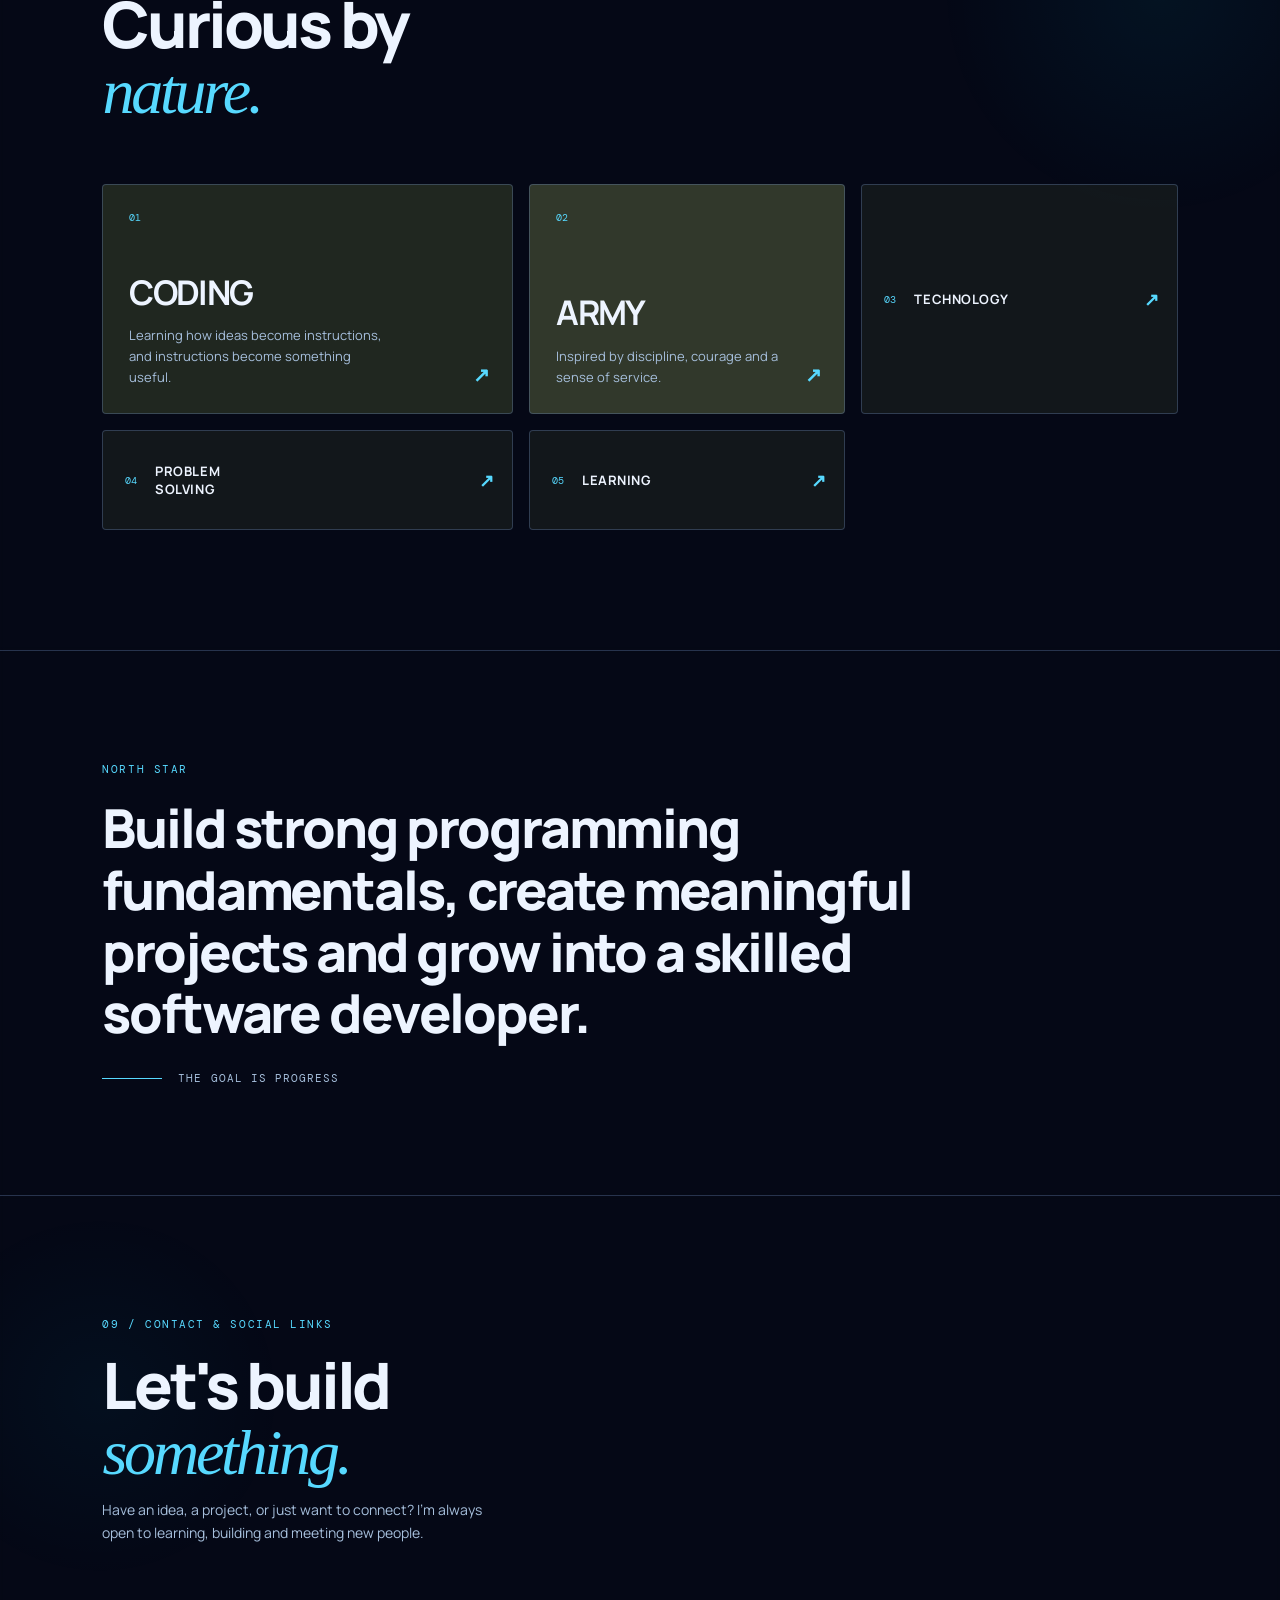
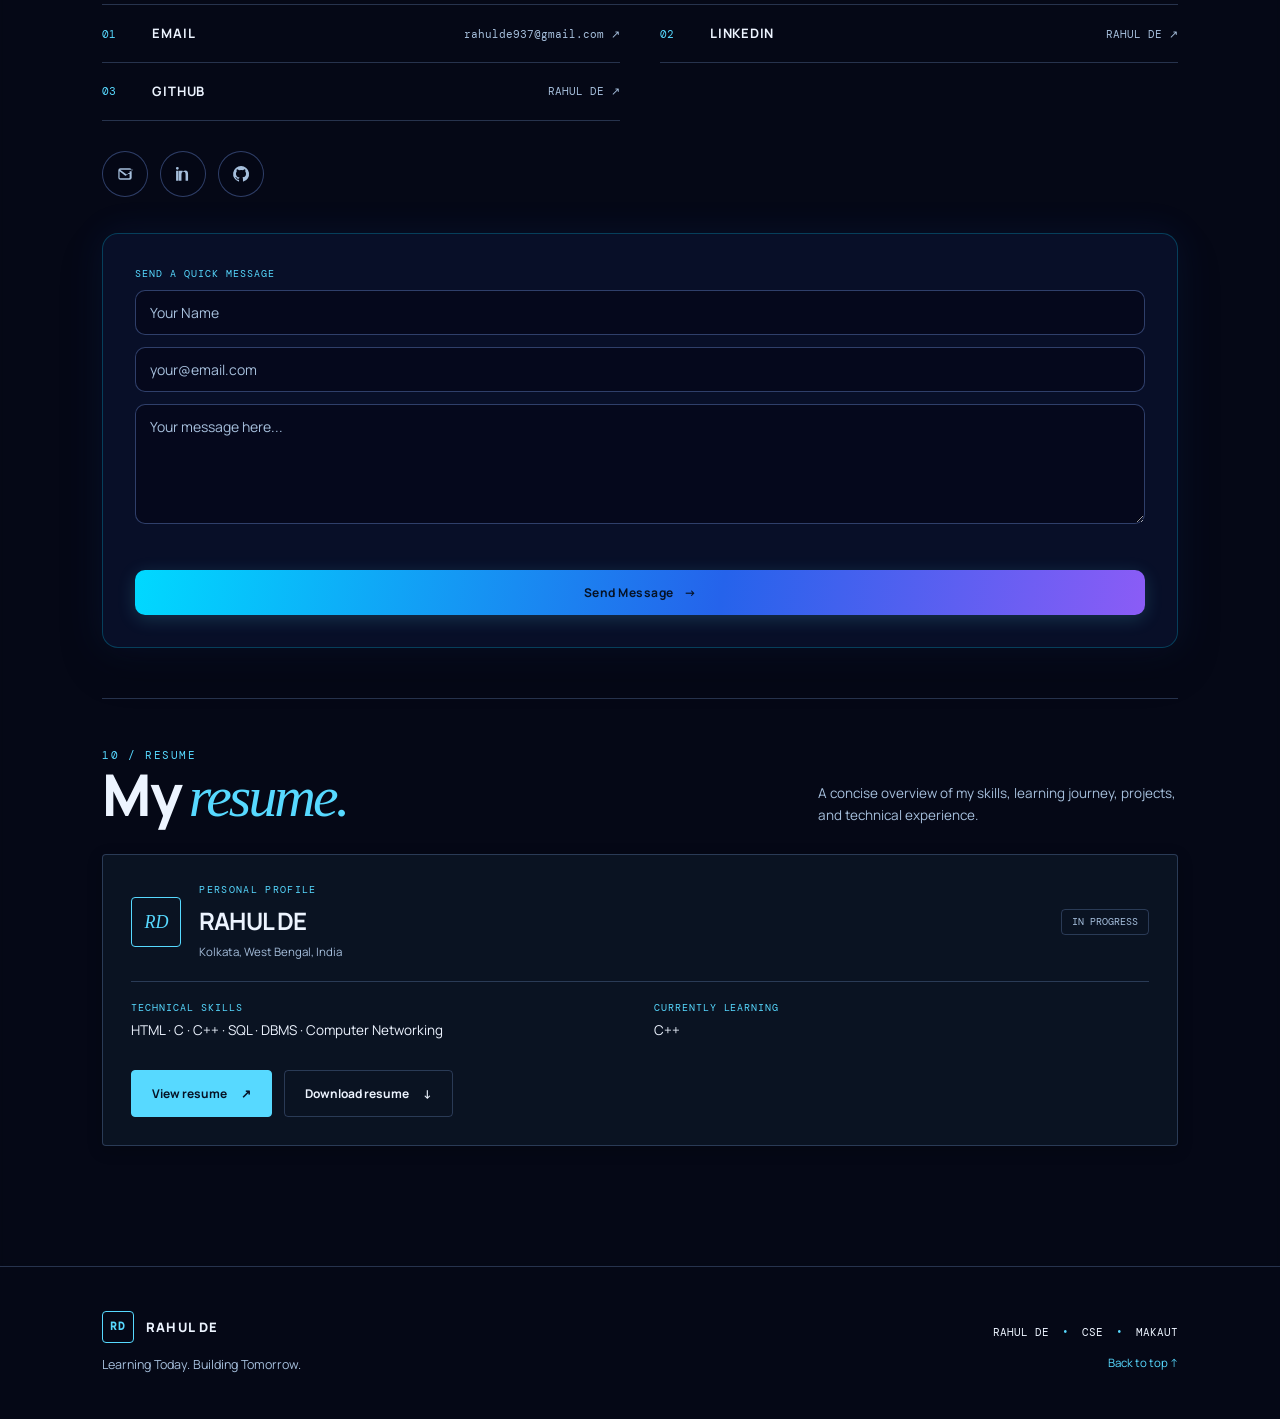
==== commit f10e7aaa: "Add time" ====
--- a/index.html
+++ b/index.html
@@ -181,94 +181,6 @@
 			</div>
 		</section>
 
-		<section id="information-snippet" class="section-pad info-snippet-section reveal">
-			<div class="section-heading reveal">
-				<p class="kicker">INFORMATION SNIPPET</p>
-				<h2>Information<br><i>Snippet</i></h2>
-			</div>
-			<div class="snippet-panel reveal">
-				<div class="snippet-editor" aria-label="C++ output simulator">
-					<div class="editor-toolbar">
-						<div class="traffic-lights" aria-hidden="true">
-							<span></span>
-							<span></span>
-							<span></span>
-						</div>
-						<span class="editor-title">main.cpp</span>
-					</div>
-					<div class="editor-body">
-						<div class="line-numbers" aria-hidden="true">
-							<span>1</span>
-							<span>2</span>
-							<span>3</span>
-							<span>4</span>
-							<span>5</span>
-							<span>6</span>
-							<span>7</span>
-							<span>8</span>
-							<span>9</span>
-							<span>10</span>
-							<span>11</span>
-							<span>12</span>
-							<span>13</span>
-							<span>14</span>
-							<span>15</span>
-							<span>16</span>
-							<span>17</span>
-							<span>18</span>
-							<span>19</span>
-							<span>20</span>
-							<span>21</span>
-							<span>22</span>
-							<span>23</span>
-							<span>24</span>
-							<span>25</span>
-							<span>26</span>
-							<span>27</span>
-						</div>
-						<pre class="code-content"><code><span class="token keyword">#include</span> <span class="token operator">&lt;iostream&gt;</span>
-<span class="token keyword">using</span> <span class="token keyword">namespace</span> std;
-
-<span class="token keyword">int</span> <span class="token function">main</span>() {
-<span class="token keyword">string</span> name = <span class="token string">"Rahul De"</span>;
-<span class="token keyword">string</span> father = <span class="token string">"Goutam De"</span>;
-<span class="token keyword">string</span> mother = <span class="token string">"Rinku De"</span>;
-<span class="token keyword">string</span> village = <span class="token string">"Ragra"</span>;
-<span class="token keyword">string</span> district = <span class="token string">"Jhargram"</span>;
-<span class="token keyword">string</span> state = <span class="token string">"West Bengal"</span>;
-
-cout &lt;&lt; <span class="token string">"Name: "</span> &lt;&lt; name &lt;&lt; endl;
-cout &lt;&lt; <span class="token string">"Father's Name: "</span> &lt;&lt; father &lt;&lt; endl;
-cout &lt;&lt; <span class="token string">"Mother's Name: "</span> &lt;&lt; mother &lt;&lt; endl;
-cout &lt;&lt; <span class="token string">"Village: "</span> &lt;&lt; village &lt;&lt; endl;
-cout &lt;&lt; <span class="token string">"District: "</span> &lt;&lt; district &lt;&lt; endl;
-cout &lt;&lt; <span class="token string">"State: "</span> &lt;&lt; state &lt;&lt; endl;
-
-<span class="token keyword">return</span> 0;
-
-}</code></pre>
-					</div>
-				</div>
-				<div class="snippet-actions">
-					<button class="run-snippet-btn" id="runSnippetButton" type="button">▶ Run Code</button>
-				</div>
-				<div class="snippet-output" id="snippetOutput" aria-live="polite">
-					<div class="terminal-bar">
-						<span>terminal</span>
-						<span>output</span>
-					</div>
-					<div class="terminal-body">
-						<div class="snippet-loader" id="snippetLoader" aria-hidden="true">
-							<span></span>
-							<span></span>
-							<span></span>
-						</div>
-						<pre class="snippet-output-text" id="snippetOutputText"></pre>
-					</div>
-				</div>
-			</div>
-		</section>
-
 		<!-- 03. Journey Section -->
 		<section id="journey" class="section-pad journey-section">
 			<div class="section-heading reveal">
@@ -636,31 +548,20 @@
 			</div>
 			<div class="contact-list contact-grid reveal">
 				<a href="mailto:rahulde937@gmail.com"><span>01</span><strong>EMAIL</strong><em>rahulde937@gmail.com ↗</em></a>
-				<a href="tel:6294520571"><span>02</span><strong>PHONE</strong><em>6294520571 ↗</em></a>
-				<a href="https://www.linkedin.com/in/rahul-de-r6294520571" target="_blank" rel="noopener noreferrer"><span>03</span><strong>LINKEDIN</strong><em>RAHUL DE ↗</em></a>
-				<a href="https://github.com/rahulde2007" target="_blank" rel="noopener noreferrer"><span>04</span><strong>GITHUB</strong><em>RAHUL DE ↗</em></a>
-				<a href="https://www.instagram.com/rahulde_18/" target="_blank" rel="noopener noreferrer"><span>05</span><strong>INSTAGRAM</strong><em>@rahulde_18 ↗</em></a>
-				<div><span>06</span><strong>X / TWITTER</strong><em>RAHUL DE</em></div>
-				<div><span>07</span><strong>FACEBOOK</strong><em>Rahul De</em></div>
+				<a href="https://www.linkedin.com/in/rahul-de-r6294520571" target="_blank" rel="noopener noreferrer"><span>02</span><strong>LINKEDIN</strong><em>RAHUL DE ↗</em></a>
+				<a href="https://github.com/rahulde2007" target="_blank" rel="noopener noreferrer"><span>03</span><strong>GITHUB</strong><em>RAHUL DE ↗</em></a>
 			</div>
 			<div class="contact-socials reveal" aria-label="Social profiles">
-				<a class="social-icon-button" href="https://github.com/rahulde2007" target="_blank" rel="noopener noreferrer" aria-label="GitHub profile" title="GitHub">
-					<svg viewBox="0 0 24 24" aria-hidden="true"><path d="M12 2.5a9.5 9.5 0 0 0-3 18.51c.47.09.65-.2.65-.45v-1.73c-2.65.58-3.2-1.12-3.2-1.12-.43-1.1-1.06-1.4-1.06-1.4-.87-.6.07-.59.07-.59.96.07 1.47.99 1.47.99.85 1.46 2.22 1.04 2.76.8.09-.62.33-1.04.6-1.28-2.12-.24-4.35-1.06-4.35-4.72 0-1.04.37-1.89.99-2.56-.1-.24-.43-1.21.1-2.53 0 0 .8-.26 2.62.98A9.1 9.1 0 0 1 12 7.1c.8 0 1.6.11 2.35.33 1.82-1.24 2.62-.98 2.62-.98.53 1.32.2 2.29.1 2.53.62.67.99 1.52.99 2.56 0 3.67-2.23 4.48-4.36 4.72.34.3.64.87.64 1.76v2.61c0 .25.17.54.65.45A9.5 9.5 0 0 0 12 2.5Z"/></svg>
+				<a class="social-icon-button" href="mailto:rahulde937@gmail.com" aria-label="Email profile" title="Email">
+					<svg viewBox="0 0 24 24" aria-hidden="true"><path d="M4 7.5A2.5 2.5 0 0 1 6.5 5h11A2.5 2.5 0 0 1 20 7.5v9A2.5 2.5 0 0 1 17.5 19h-11A2.5 2.5 0 0 1 4 16.5v-9Zm2.1-.5 7.9 5.6 7.9-5.6H6.1Zm14.4 1.7-7.2 5.1a1.2 1.2 0 0 1-1.4 0L5.5 8.7v7.8c0 .28.22.5.5.5h11c.28 0 .5-.22.5-.5V8.7Z"/></svg>
 				</a>
 				<a class="social-icon-button" href="https://www.linkedin.com/in/rahul-de-r6294520571/" target="_blank" rel="noopener noreferrer" aria-label="LinkedIn profile" title="LinkedIn">
 					<svg viewBox="0 0 24 24" aria-hidden="true"><path d="M5.2 3.5a1.7 1.7 0 1 1 0 3.4 1.7 1.7 0 0 1 0-3.4ZM3.7 8h3v12h-3V8Zm5 0h2.9v1.64h.04c.4-.76 1.38-1.96 2.84-1.96 3.04 0 3.6 2 3.6 4.6V20h-3v-6.86c0-1.64-.03-3.75-2.28-3.75-2.28 0-2.63 1.78-2.63 3.63V20h-3V8Z"/></svg>
 				</a>
-				<a class="social-icon-button" href="https://x.com/rahulde_937" target="_blank" rel="noopener noreferrer" aria-label="X/Twitter profile" title="X/Twitter">
-					<svg viewBox="0 0 24 24" aria-hidden="true"><path d="M5 4h4.4l3.1 4.3L16.2 4H19l-5.2 6 5.7 10h-4.4l-3.5-5.9L6.5 20H3.7l5.6-6.5L5 4Zm3.1 1.7H7.4l7.9 12.6h.8L8.1 5.7Z"/></svg>
+				<a class="social-icon-button" href="https://github.com/rahulde2007" target="_blank" rel="noopener noreferrer" aria-label="GitHub profile" title="GitHub">
+					<svg viewBox="0 0 24 24" aria-hidden="true"><path d="M12 2.5a9.5 9.5 0 0 0-3 18.51c.47.09.65-.2.65-.45v-1.73c-2.65.58-3.2-1.12-3.2-1.12-.43-1.1-1.06-1.4-1.06-1.4-.87-.6.07-.59.07-.59.96.07 1.47.99 1.47.99.85 1.46 2.22 1.04 2.76.8.09-.62.33-1.04.6-1.28-2.12-.24-4.35-1.06-4.35-4.72 0-1.04.37-1.89.99-2.56-.1-.24-.43-1.21.1-2.53 0 0 .8-.26 2.62.98A9.1 9.1 0 0 1 12 7.1c.8 0 1.6.11 2.35.33 1.82-1.24 2.62-.98 2.62-.98.53 1.32.2 2.29.1 2.53.62.67.99 1.52.99 2.56 0 3.67-2.23 4.48-4.36 4.72.34.3.64.87.64 1.76v2.61c0 .25.17.54.65.45A9.5 9.5 0 0 0 12 2.5Z"/></svg>
 				</a>
-				<a class="social-icon-button" href="https://www.instagram.com/rahulde_18/" target="_blank" rel="noopener noreferrer" aria-label="Instagram profile" title="Instagram">
-					<svg viewBox="0 0 24 24" aria-hidden="true"><rect x="3.5" y="3.5" width="17" height="17" rx="4"/><circle cx="12" cy="12" r="4"/><circle cx="17.5" cy="6.5" r="1" class="social-icon-dot"/></svg>
-				</a>
-				<a class="social-icon-button" href="https://www.facebook.com/share/18xxQJaGkc/" target="_blank" rel="noopener noreferrer" aria-label="Facebook profile" title="Facebook">
-					<svg viewBox="0 0 24 24" aria-hidden="true"><path d="M13.4 20v-7h2.35l.35-2.75H13.4V8.5c0-.8.22-1.35 1.38-1.35h1.47V4.7c-.26-.04-1.15-.1-2.2-.1-2.18 0-3.67 1.33-3.67 3.77v1.88H8v2.75h2.38v7h3.02Z"/></svg>
-				</a>
-			</div>
-			<div class="contact-location reveal"><span>+</span> Kolkata, West Bengal, India</div>
+			</div>
 
 			<!-- SMS contact form -->
 			<div class="contact-message-form reveal" id="contactMessageForm">
--- a/style.css
+++ b/style.css
@@ -920,7 +920,16 @@
     align-items: flex-start;
     justify-content: flex-end;
     z-index: 10001;
+    opacity: 0;
+    visibility: hidden;
     pointer-events: none;
+    transition: opacity 0.35s ease, visibility 0.35s ease;
+}
+
+.portfolio-welcome-assistant.is-open {
+    opacity: 1;
+    visibility: visible;
+    pointer-events: auto;
 }
 
 .welcome-assistant-bubble,
@@ -938,10 +947,16 @@
     box-shadow: 0 0 0 1px rgba(102, 226, 255, 0.08), 0 12px 28px rgba(5, 10, 24, 0.52), 0 0 28px rgba(87, 217, 255, 0.28);
     display: grid;
     place-items: center;
-    opacity: 1;
-    transform: translateY(0) scale(1);
+    opacity: 0;
+    transform: translateY(12px) scale(0.88);
     transition: transform 0.38s ease, opacity 0.35s ease, box-shadow 0.35s ease;
     animation: assistant-bubble-float 3.6s ease-in-out infinite;
+}
+
+.portfolio-welcome-assistant.is-open .welcome-assistant-bubble {
+    opacity: 0;
+    transform: translateY(10px) scale(0.88);
+    pointer-events: none;
 }
 
 .welcome-bubble-glow {
@@ -1920,330 +1935,6 @@
     display: block;
     font-size: 14px;
     margin-bottom: 16px;
-}
-
-/* --------------------------------------------------------------------------
-   Information Snippet Section
-   -------------------------------------------------------------------------- */
-.info-snippet-section {
-    background: transparent;
-    backdrop-filter: blur(8px);
-    -webkit-backdrop-filter: blur(8px);
-}
-
-.snippet-panel {
-    max-width: 980px;
-    margin: 0 auto;
-    border: 1px solid var(--line);
-    border-radius: 18px;
-    background: rgba(7, 12, 24, 0.92);
-    box-shadow: 0 18px 42px rgba(3, 8, 20, 0.6);
-    overflow: hidden;
-}
-
-.snippet-editor {
-    width: 100%;
-    background: #0a101e;
-    border: 1px solid rgba(116, 153, 214, 0.18);
-    border-radius: 18px 18px 0 0;
-    overflow: hidden;
-}
-
-.editor-toolbar {
-    display: flex;
-    align-items: center;
-    justify-content: space-between;
-    padding: 14px 18px 12px;
-    background: linear-gradient(180deg, rgba(21, 30, 48, 0.96), rgba(13, 17, 28, 0.94));
-    border-bottom: 1px solid rgba(128, 167, 255, 0.15);
-}
-
-.traffic-lights {
-    display: flex;
-    align-items: center;
-    gap: 8px;
-}
-
-.traffic-lights span {
-    width: 11px;
-    height: 11px;
-    border-radius: 50%;
-    display: block;
-}
-
-.traffic-lights span:nth-child(1) {
-    background: #ff5f57;
-}
-
-.traffic-lights span:nth-child(2) {
-    background: #febc2e;
-}
-
-.traffic-lights span:nth-child(3) {
-    background: #28c840;
-}
-
-.editor-title {
-    font: 11px var(--mono);
-    color: rgba(203, 220, 255, 0.75);
-    letter-spacing: 0.08em;
-    text-transform: uppercase;
-}
-
-.editor-body {
-    display: grid;
-    grid-template-columns: 52px minmax(0, 1fr);
-    min-height: 420px;
-    background: #0b1220;
-}
-
-.line-numbers {
-    background: rgba(9, 15, 26, 0.88);
-    border-right: 1px solid rgba(128, 167, 255, 0.12);
-    padding: 18px 10px 18px 0;
-    display: flex;
-    flex-direction: column;
-    align-items: flex-end;
-    gap: 0;
-    user-select: none;
-}
-
-.line-numbers span {
-    display: block;
-    height: 1.6em;
-    font: 11px/1.6 var(--mono);
-    color: rgba(147, 168, 201, 0.7);
-}
-
-.code-content {
-    margin: 0;
-    padding: 18px 20px 18px 22px;
-    overflow-x: auto;
-    white-space: pre;
-    font: 14px/1.75 var(--mono);
-    color: #dfe9ff;
-    background: transparent;
-}
-
-.code-content .token.keyword {
-    color: #7dd3fc;
-}
-
-.code-content .token.function {
-    color: #c4b5fd;
-}
-
-.code-content .token.string {
-    color: #86efac;
-}
-
-.code-content .token.operator {
-    color: #fbbf24;
-}
-
-.snippet-actions {
-    padding: 18px 20px 0;
-    display: flex;
-    justify-content: flex-end;
-}
-
-.run-snippet-btn {
-    border: 1px solid rgba(125, 211, 252, 0.4);
-    background: linear-gradient(135deg, rgba(36, 114, 255, 0.26), rgba(76, 201, 240, 0.14));
-    color: #ecf8ff;
-    font: 600 14px var(--sans);
-    letter-spacing: 0.04em;
-    padding: 12px 20px;
-    border-radius: 12px;
-    cursor: pointer;
-    transition: transform 0.2s ease, box-shadow 0.2s ease, border-color 0.2s ease;
-    box-shadow: 0 8px 24px rgba(69, 161, 255, 0.18);
-}
-
-.run-snippet-btn:hover {
-    transform: translateY(-1px);
-    border-color: rgba(125, 211, 252, 0.7);
-    box-shadow: 0 12px 28px rgba(69, 161, 255, 0.25);
-}
-
-.run-snippet-btn:active {
-    transform: translateY(0);
-}
-
-.run-snippet-btn:disabled {
-    opacity: 0.85;
-    cursor: wait;
-}
-
-.snippet-output {
-    visibility: hidden;
-    opacity: 0;
-    transform: translateY(10px);
-    max-height: 0;
-    overflow: hidden;
-    transition: opacity 0.28s ease, transform 0.28s ease, max-height 0.35s ease;
-    margin: 0 20px 20px;
-    border: 1px solid rgba(124, 158, 255, 0.2);
-    border-radius: 14px;
-    background: rgba(7, 14, 25, 0.92);
-}
-
-.snippet-output.is-visible {
-    visibility: visible;
-    opacity: 1;
-    transform: translateY(0);
-    max-height: 420px;
-}
-
-.terminal-bar {
-    display: flex;
-    justify-content: space-between;
-    align-items: center;
-    padding: 10px 14px;
-    border-bottom: 1px solid rgba(124, 158, 255, 0.18);
-    background: rgba(14, 22, 36, 0.9);
-    font: 10px var(--mono);
-    color: rgba(190, 209, 235, 0.8);
-    letter-spacing: 0.12em;
-    text-transform: lowercase;
-}
-
-.terminal-body {
-    padding: 18px 18px 20px;
-    min-height: 150px;
-    display: flex;
-    align-items: center;
-    justify-content: center;
-    background: rgba(10, 18, 31, 0.8);
-}
-
-.snippet-loader {
-    display: inline-flex;
-    align-items: center;
-    gap: 8px;
-}
-
-.snippet-loader span {
-    width: 8px;
-    height: 8px;
-    border-radius: 50%;
-    background: var(--accent);
-    animation: snippet-pulse 1s ease-in-out infinite;
-}
-
-.snippet-loader span:nth-child(2) {
-    animation-delay: 0.15s;
-}
-
-.snippet-loader span:nth-child(3) {
-    animation-delay: 0.3s;
-}
-
-@keyframes snippet-pulse {
-    0%,
-    80%,
-    100% {
-        opacity: 0.25;
-        transform: scale(0.7);
-    }
-
-    40% {
-        opacity: 1;
-        transform: scale(1);
-    }
-}
-
-.snippet-output-text {
-    width: 100%;
-    margin: 0;
-    font: 13px/1.8 var(--mono);
-    color: #dffcff;
-    white-space: pre-wrap;
-    word-break: break-word;
-    display: none;
-}
-
-.snippet-output.is-visible .snippet-output-text {
-    display: block;
-}
-
-.snippet-output.is-visible .snippet-loader {
-    display: none;
-}
-
-.light-theme .snippet-panel,
-.light-theme .snippet-output {
-    background: rgba(245, 248, 255, 0.8);
-}
-
-.light-theme .snippet-editor,
-.light-theme .terminal-body {
-    background: #edf3ff;
-}
-
-.light-theme .editor-toolbar {
-    background: linear-gradient(180deg, rgba(214, 227, 255, 0.95), rgba(236, 243, 255, 0.92));
-}
-
-.light-theme .editor-title,
-.light-theme .terminal-bar,
-.light-theme .line-numbers span {
-    color: rgba(48, 69, 99, 0.78);
-}
-
-.light-theme .code-content {
-    color: #15233d;
-}
-
-.light-theme .code-content .token.keyword {
-    color: #085d88;
-}
-
-.light-theme .code-content .token.function {
-    color: #5a3ec8;
-}
-
-.light-theme .code-content .token.string {
-    color: #0a7a4d;
-}
-
-.light-theme .snippet-output-text {
-    color: #0f172a;
-}
-
-@media (max-width: 768px) {
-    .snippet-panel {
-        border-radius: 14px;
-    }
-
-    .editor-body {
-        grid-template-columns: 42px minmax(0, 1fr);
-        min-height: 360px;
-    }
-
-    .line-numbers {
-        padding-right: 8px;
-    }
-
-    .code-content {
-        font-size: 12.5px;
-        padding-left: 14px;
-    }
-}
-
-@media (max-width: 480px) {
-    .snippet-actions {
-        justify-content: stretch;
-    }
-
-    .run-snippet-btn {
-        width: 100%;
-    }
-
-    .code-content {
-        font-size: 11.8px;
-        line-height: 1.7;
-    }
 }
 
 /* --------------------------------------------------------------------------
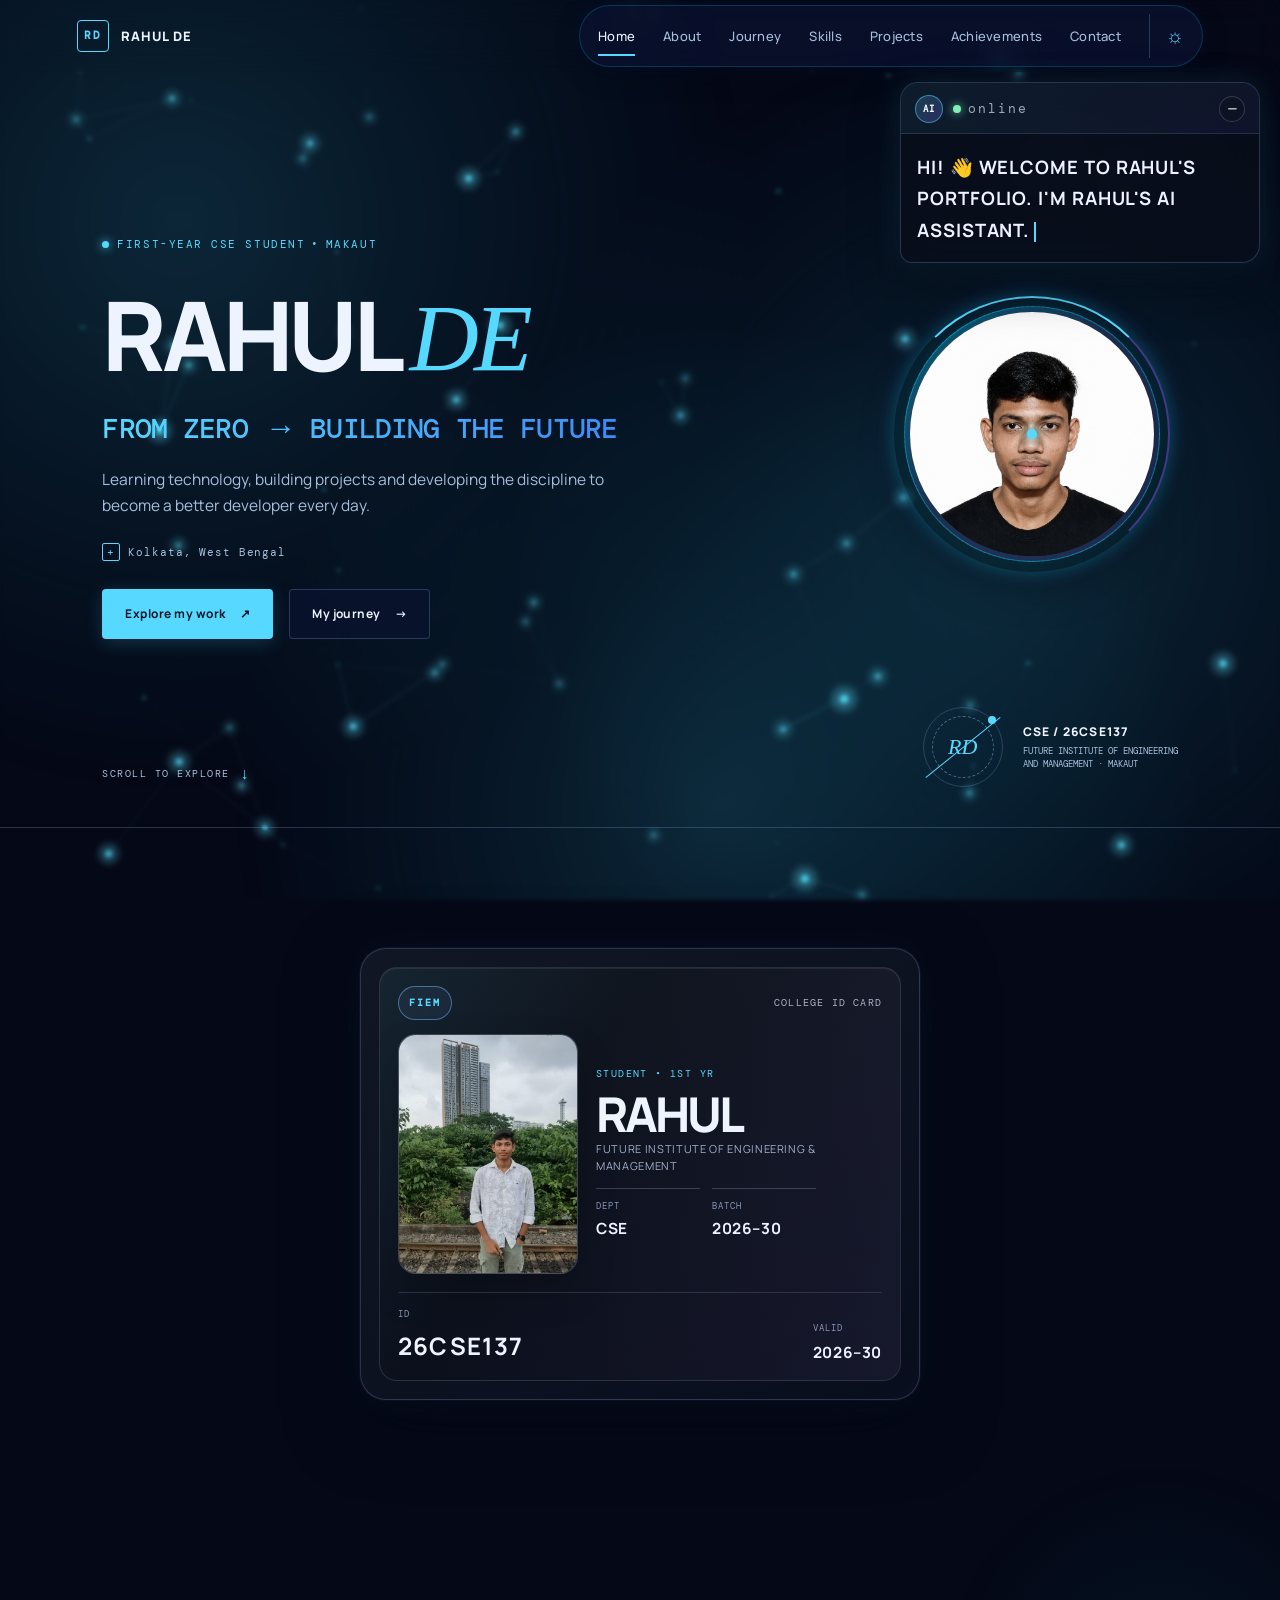
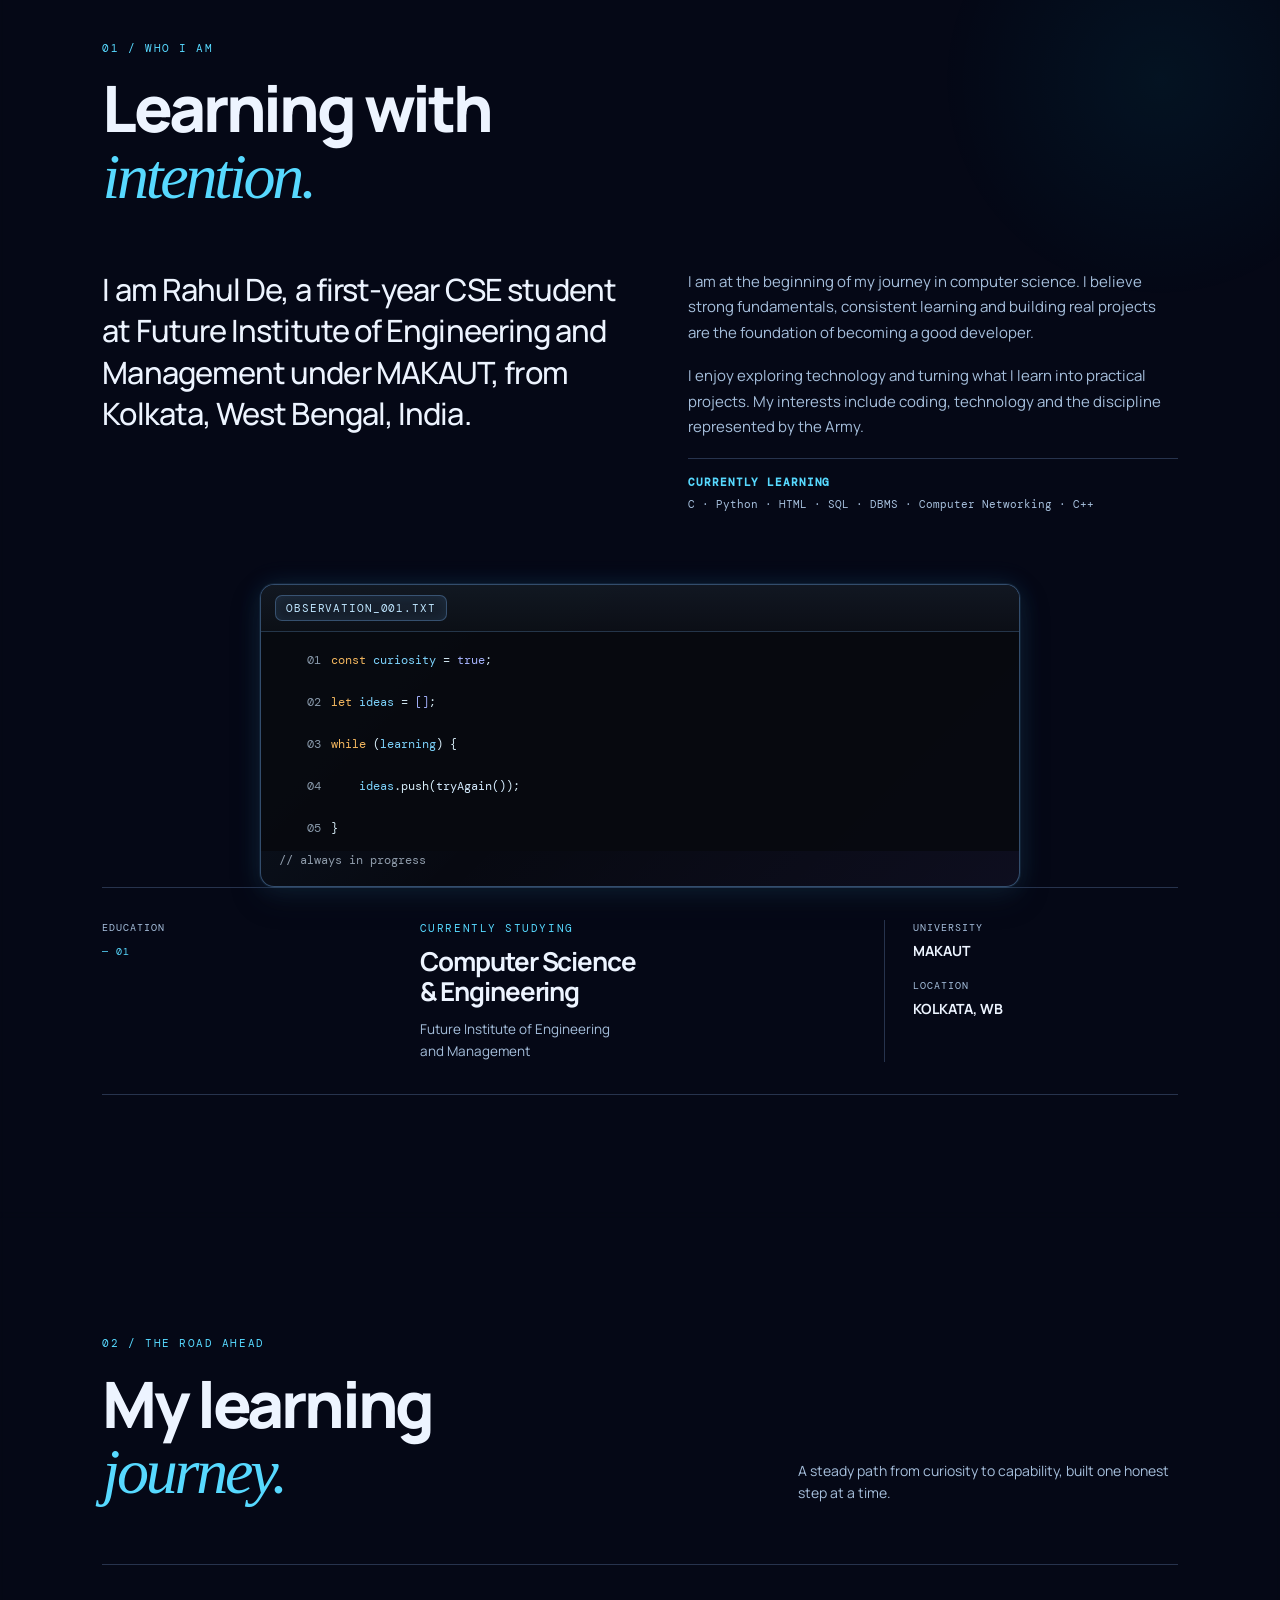
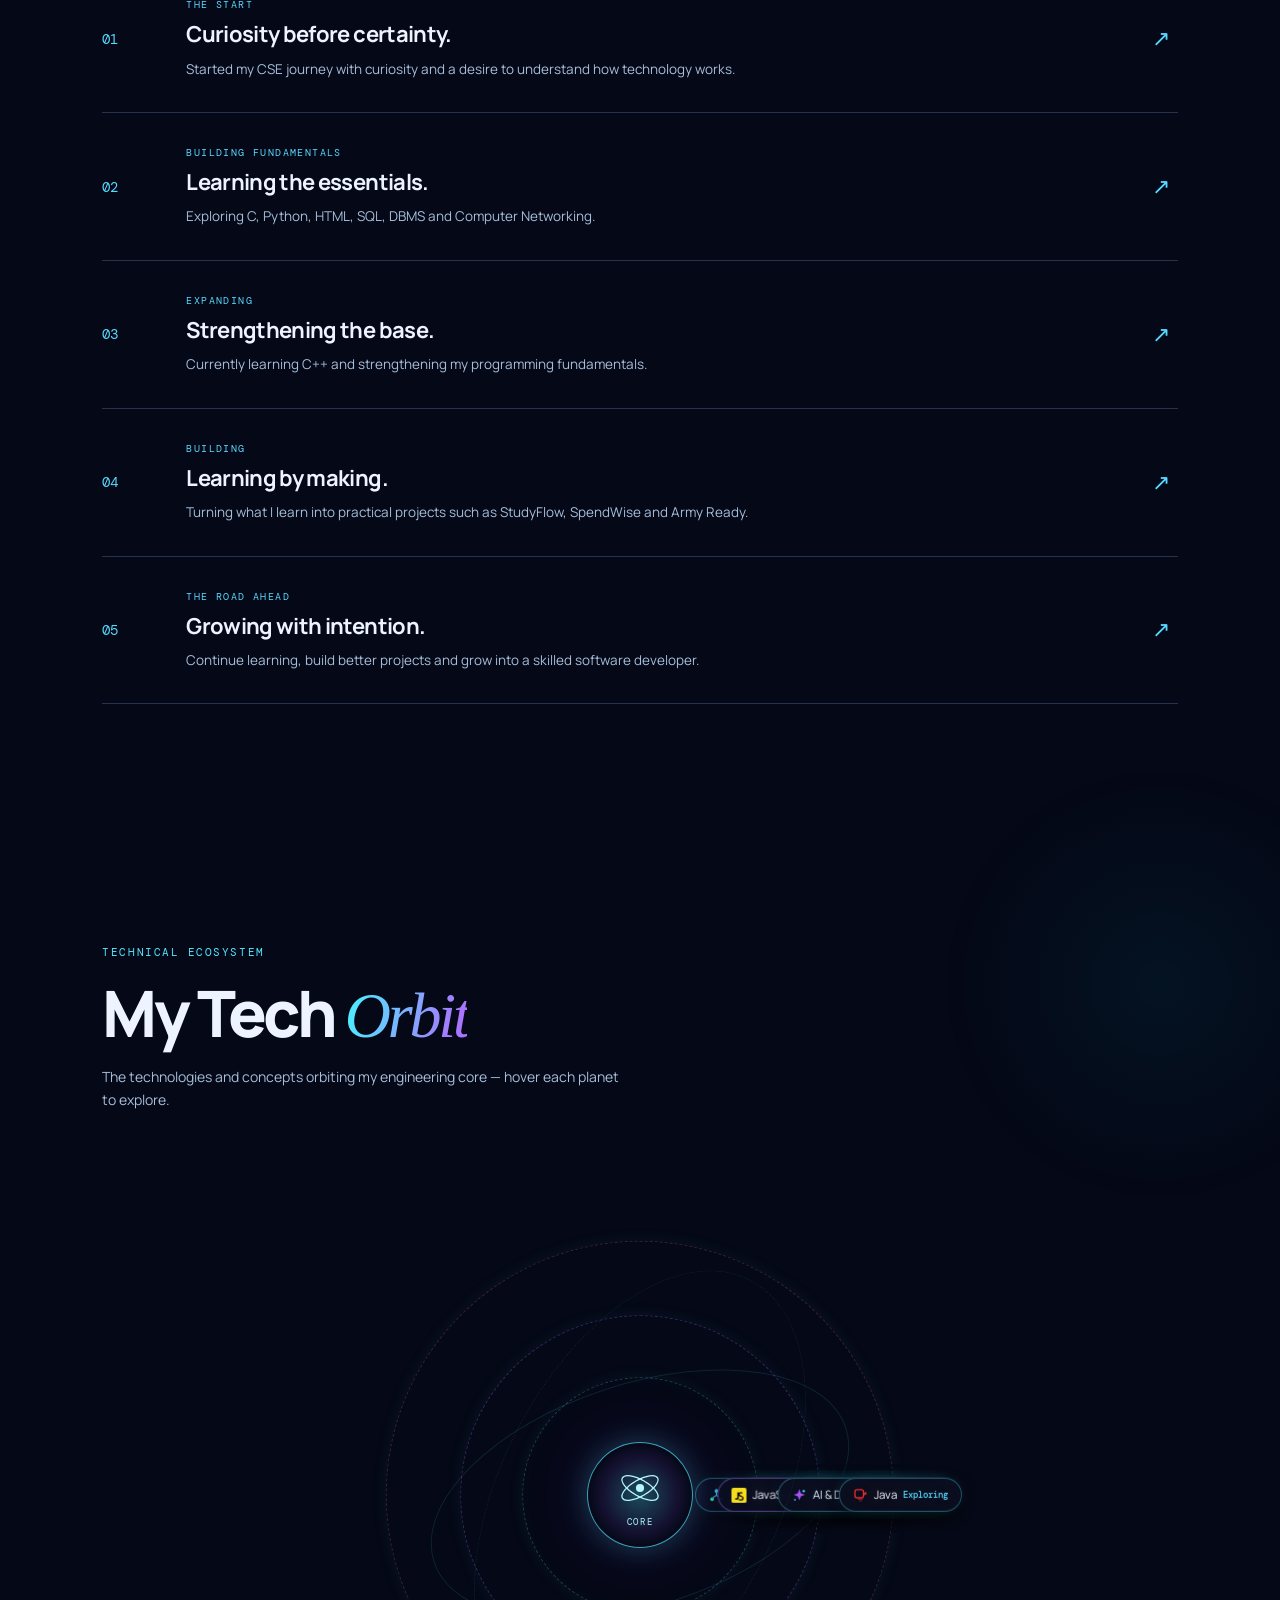
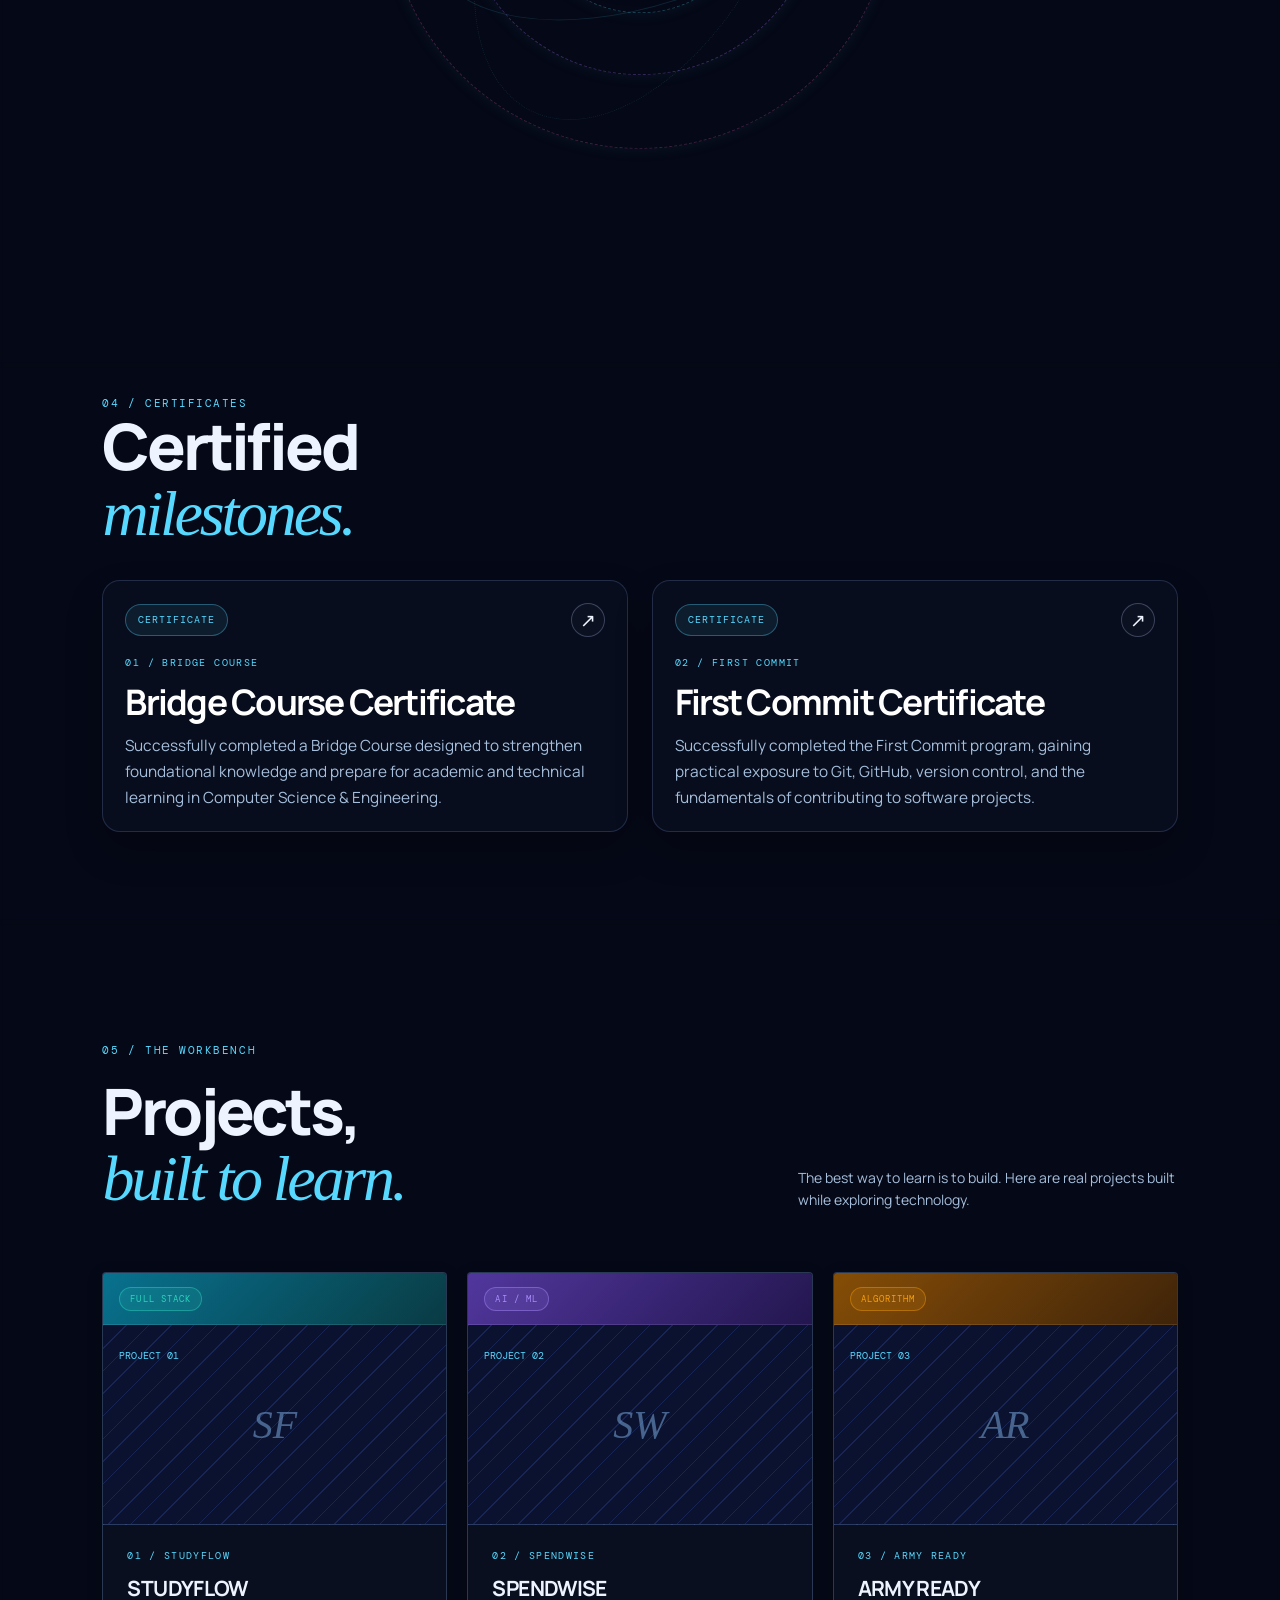
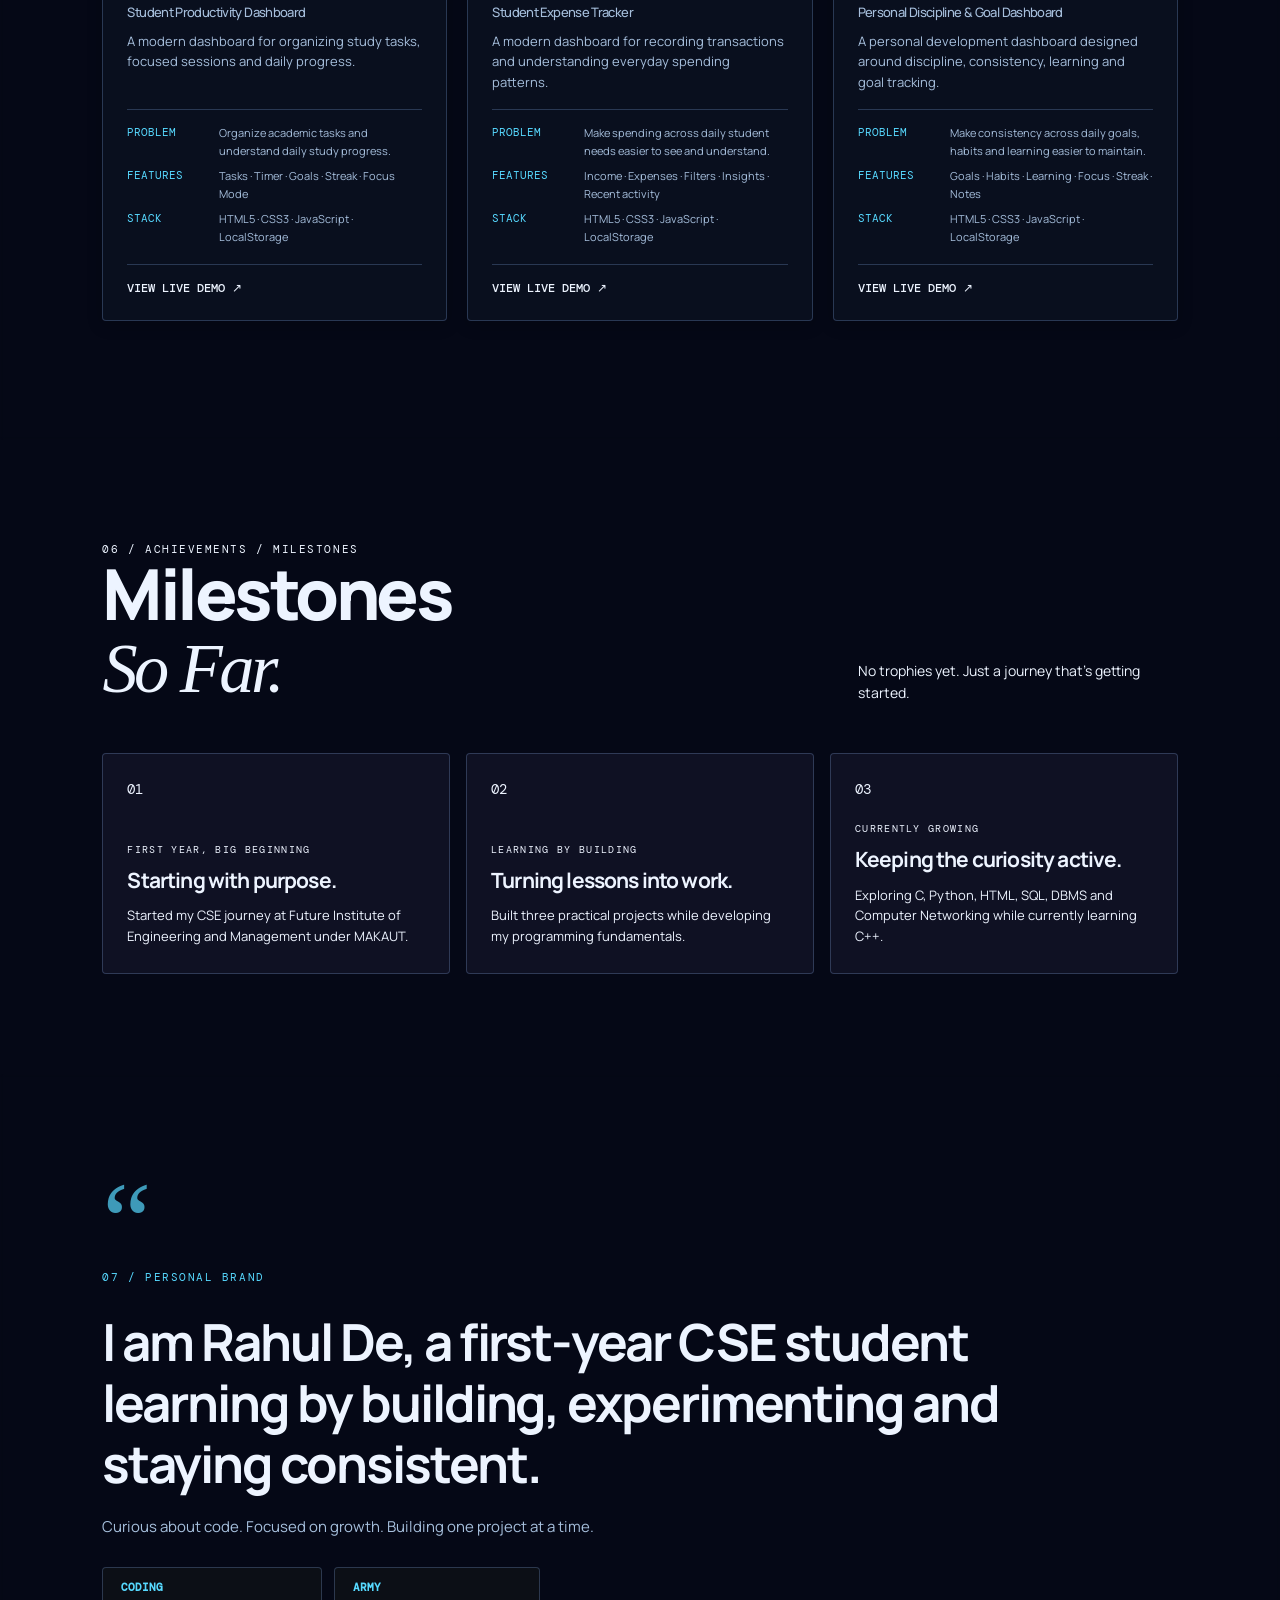
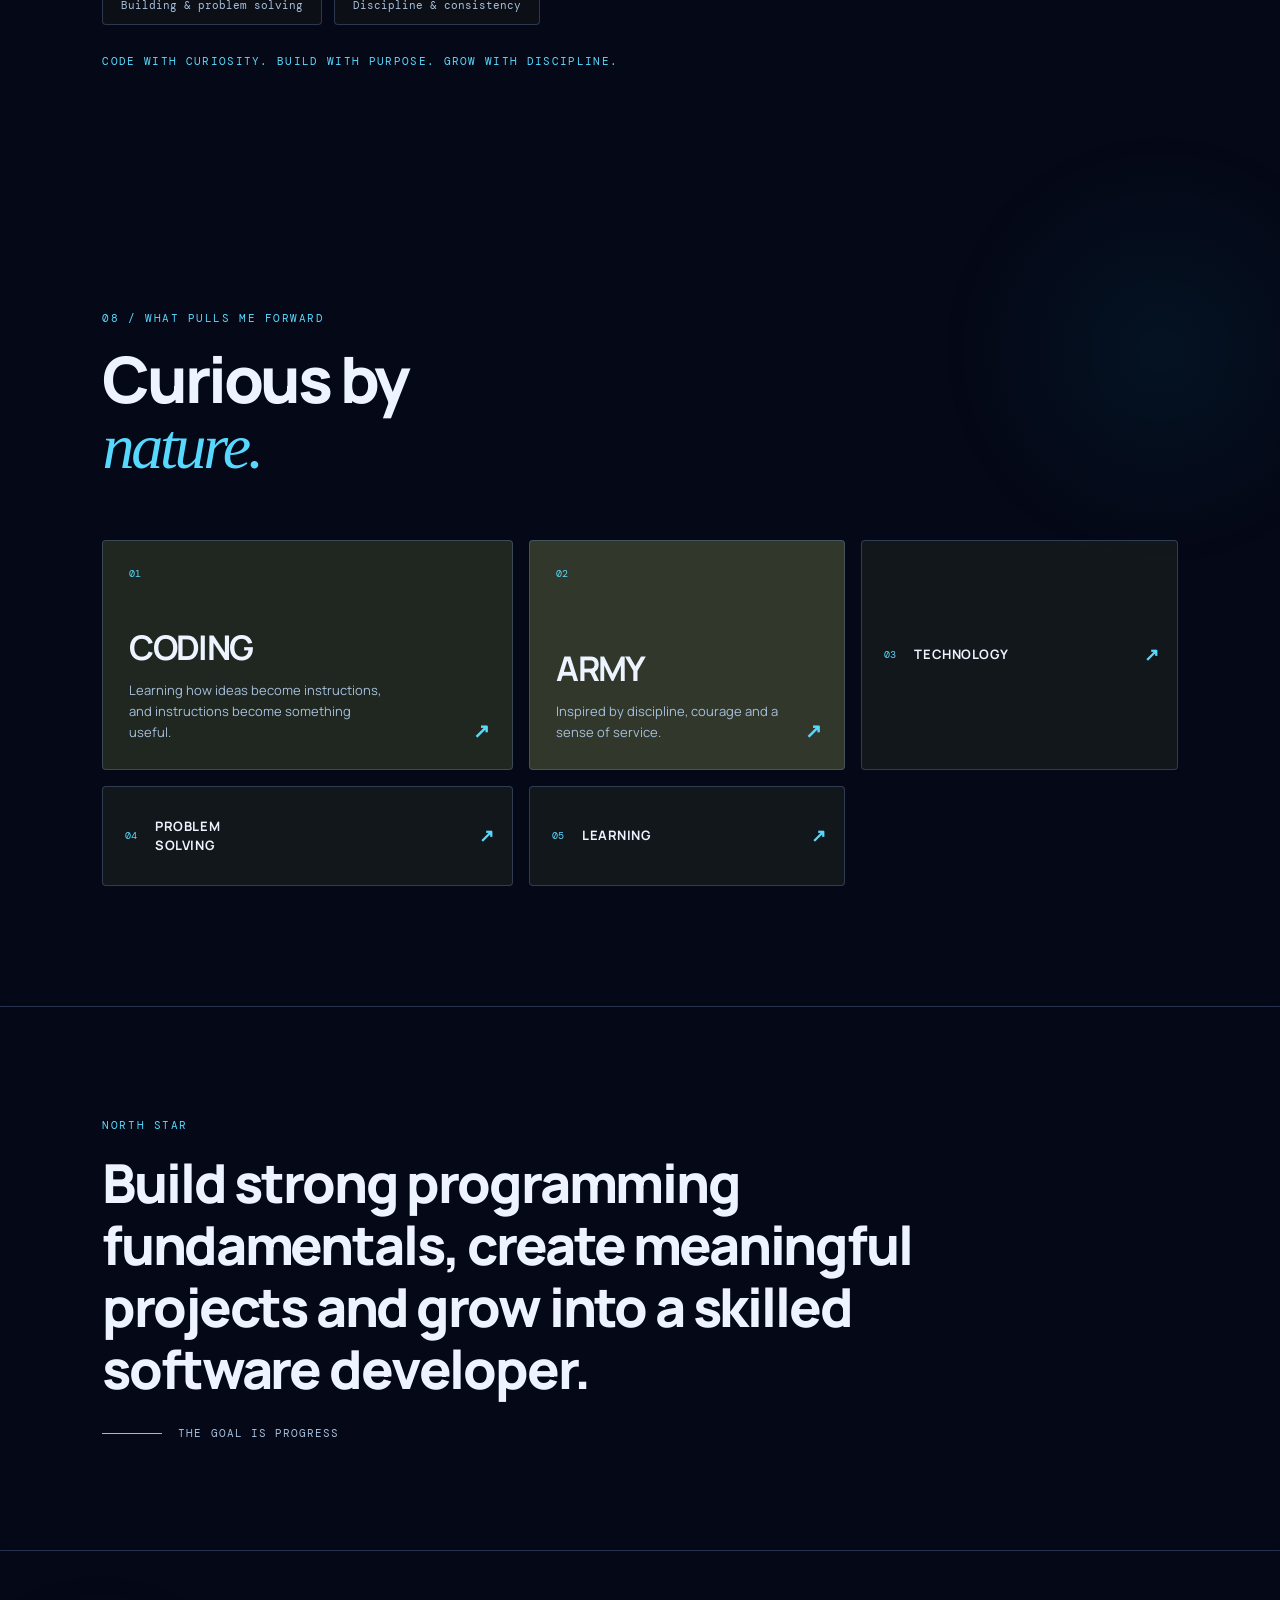
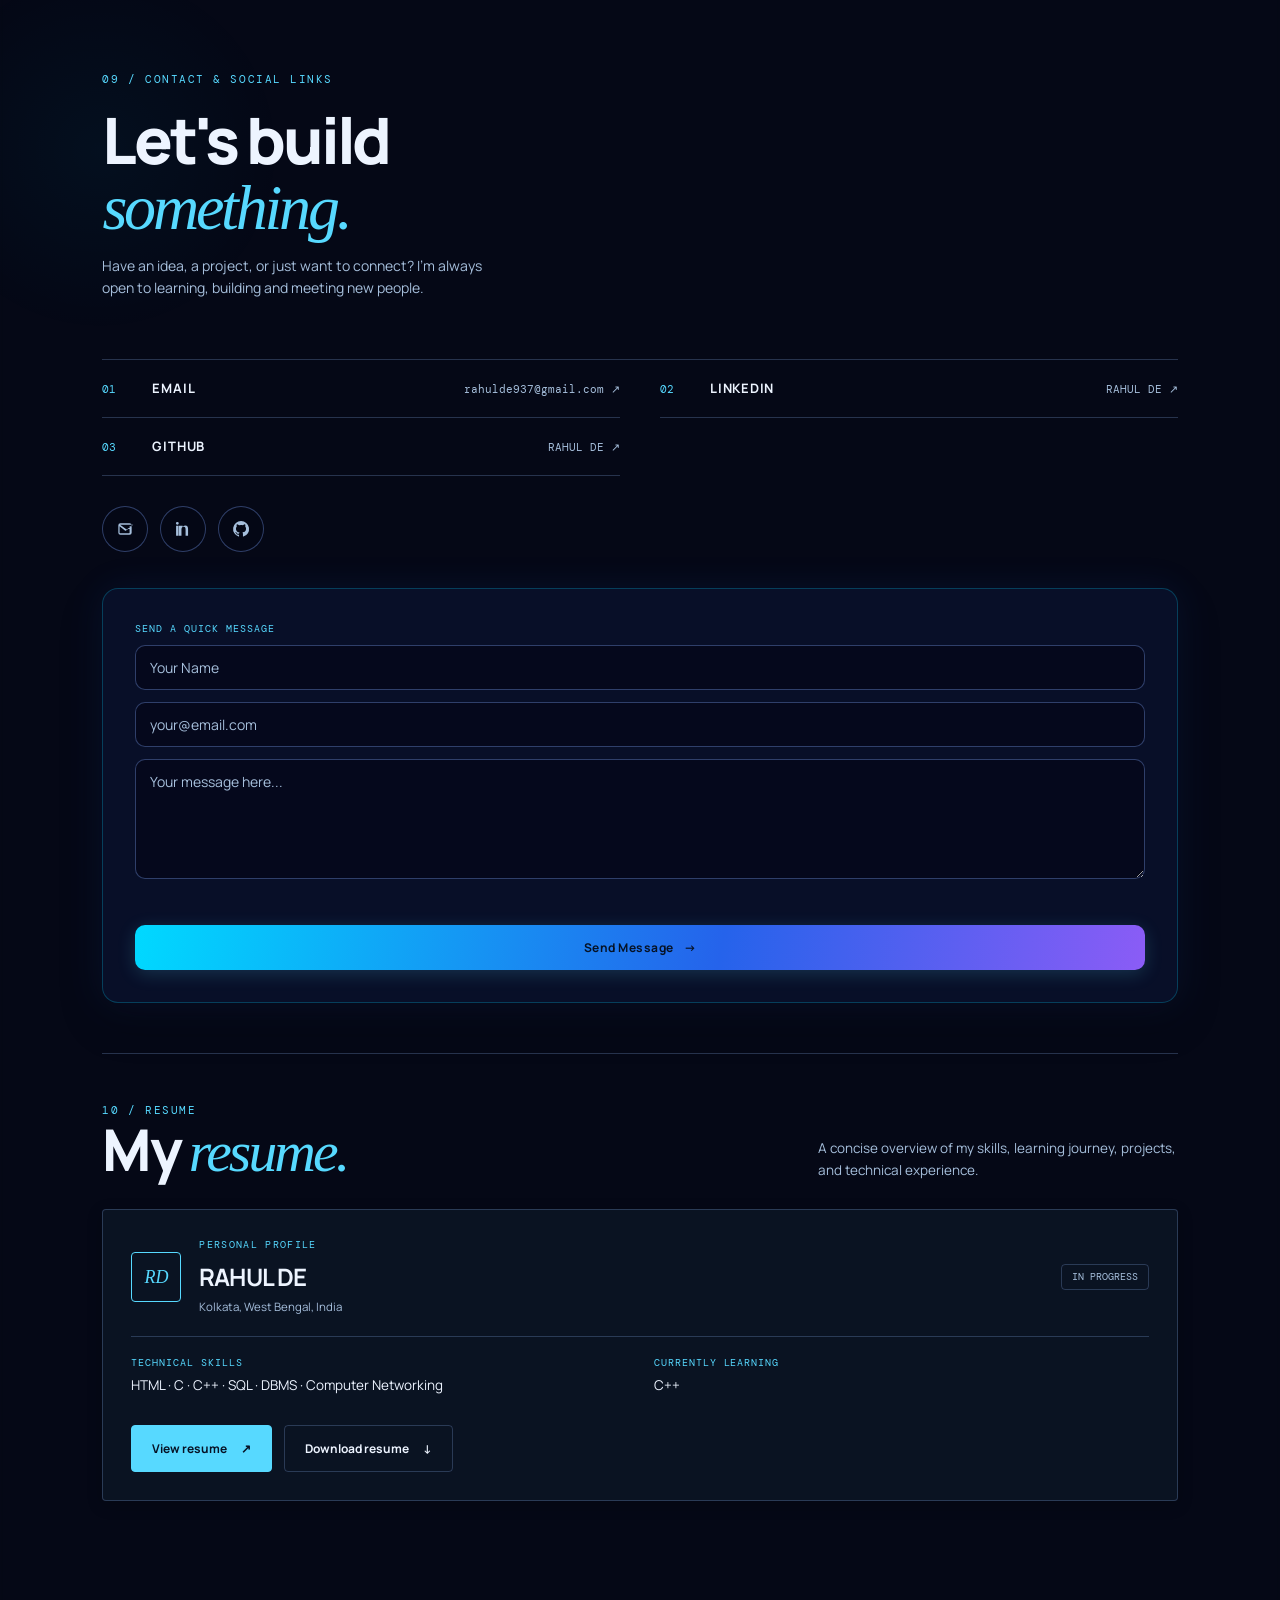
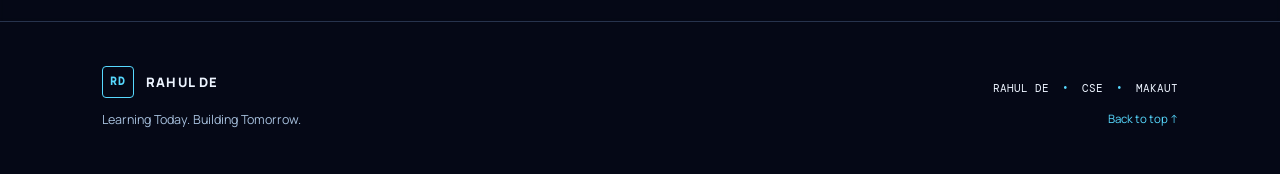
==== commit 7995ac03: "xyz" ====
--- a/index.html
+++ b/index.html
@@ -165,6 +165,17 @@
 					<p class="about-learning"><strong>CURRENTLY LEARNING</strong><span>C · Python · HTML · SQL · DBMS · Computer Networking · C++</span></p>
 				</div>
 			</div>
+			<div class="about-observation reveal" aria-label="Code observation note">
+				<div class="obs-header">
+					<span class="obs-file">OBSERVATION_001.txt</span>
+				</div>
+				<pre class="obs-code" aria-label="Code observation content"><span class="code-line"><span class="line-no">01</span><span><span class="token keyword">const</span> <span class="token var">curiosity</span> = <span class="token boolean">true</span>;</span></span>
+<span class="code-line"><span class="line-no">02</span><span><span class="token keyword">let</span> <span class="token var">ideas</span> = <span class="token boolean">[]</span>;</span></span>
+<span class="code-line"><span class="line-no">03</span><span><span class="token keyword">while</span> (<span class="token var">learning</span>) {</span></span>
+<span class="code-line"><span class="line-no">04</span><span>    <span class="token var">ideas</span>.push(<span class="token fn">tryAgain()</span>);</span></span>
+<span class="code-line"><span class="line-no">05</span><span>}</span></span></pre>
+				<p class="obs-comment">// always in progress</p>
+			</div>
 			<div class="education reveal">
 				<div class="education-label">EDUCATION <span>— 01</span></div>
 				<div class="education-main">
@@ -370,7 +381,10 @@
 				<p class="heading-note">The best way to learn is to build. Here are real projects built while exploring technology.</p>
 			</div>
 			<div class="projects-grid">
-				<article class="project-card reveal">
+				<article class="project-card project-card--full-stack reveal">
+					<div class="project-card-header">
+						<span class="project-category">FULL STACK</span>
+					</div>
 					<div class="project-image studyflow-image">
 						<span>PROJECT 01</span>
 						<div class="image-placeholder">SF</div>
@@ -392,7 +406,10 @@
 						</div>
 					</div>
 				</article>
-				<article class="project-card reveal">
+				<article class="project-card project-card--ai-ml reveal">
+					<div class="project-card-header">
+						<span class="project-category">AI / ML</span>
+					</div>
 					<div class="project-image spendwise-image">
 						<span>PROJECT 02</span>
 						<div class="image-placeholder">SW</div>
@@ -414,7 +431,10 @@
 						</div>
 					</div>
 				</article>
-				<article class="project-card reveal">
+				<article class="project-card project-card--algorithm reveal">
+					<div class="project-card-header">
+						<span class="project-category">ALGORITHM</span>
+					</div>
 					<div class="project-image army-ready-image">
 						<span>PROJECT 03</span>
 						<div class="image-placeholder">AR</div>
--- a/style.css
+++ b/style.css
@@ -1845,6 +1845,98 @@
     margin-bottom: 70px;
 }
 
+.about-observation {
+    width: min(760px, 100%);
+    margin: 16px auto 0;
+    border: 1px solid rgba(124, 188, 255, 0.38);
+    border-radius: 14px;
+    background: rgba(8, 10, 18, 0.96);
+    box-shadow: 0 0 0 1px rgba(116, 196, 255, 0.08), 0 12px 30px rgba(19, 37, 48, 0.28), 0 0 26px rgba(74, 185, 255, 0.14);
+    overflow: hidden;
+    position: relative;
+    z-index: 2;
+    transition: transform 0.25s ease, border-color 0.25s ease, box-shadow 0.25s ease;
+}
+
+.about-observation:hover {
+    transform: translateY(-2px);
+    border-color: rgba(124, 188, 255, 0.52);
+    box-shadow: 0 0 0 1px rgba(116, 196, 255, 0.12), 0 14px 36px rgba(19, 37, 48, 0.32), 0 0 30px rgba(74, 185, 255, 0.18);
+}
+
+.about-observation::before {
+    content: '';
+    position: absolute;
+    inset: 0;
+    background: linear-gradient(135deg, rgba(80, 184, 255, 0.08), transparent 45%, rgba(120, 95, 255, 0.06));
+    pointer-events: none;
+}
+
+.obs-header {
+    position: relative;
+    z-index: 1;
+    display: flex;
+    align-items: center;
+    padding: 10px 14px;
+    background: linear-gradient(180deg, rgba(18, 24, 34, 0.96), rgba(12, 15, 22, 0.96));
+    border-bottom: 1px solid rgba(124, 188, 255, 0.18);
+}
+
+.obs-file {
+    display: inline-block;
+    padding: 5px 10px;
+    border: 1px solid rgba(124, 188, 255, 0.32);
+    border-radius: 7px;
+    background: rgba(86, 125, 172, 0.12);
+    color: #bfe6ff;
+    font: 11px var(--mono);
+    letter-spacing: 0.08em;
+    text-transform: uppercase;
+    box-shadow: inset 0 0 12px rgba(112, 188, 255, 0.08);
+}
+
+.obs-code {
+    position: relative;
+    z-index: 1;
+    margin: 0;
+    padding: 18px 18px 12px;
+    font: 12px/1.75 var(--mono);
+    color: #d7edf8;
+    background: rgba(7, 9, 15, 0.9);
+    overflow-x: hidden;
+    white-space: pre-wrap;
+}
+
+.obs-comment {
+    position: relative;
+    z-index: 1;
+    margin: 0;
+    padding: 0 18px 16px;
+    color: rgba(177, 193, 209, 0.8);
+    font: 12px/1.6 var(--mono);
+}
+
+.code-line {
+    display: grid;
+    grid-template-columns: 42px minmax(0, 1fr);
+    gap: 10px;
+    min-width: 0;
+}
+
+.line-no {
+    display: inline-block;
+    color: rgba(168, 188, 208, 0.8);
+    user-select: none;
+    text-align: right;
+}
+
+.token { color: inherit; }
+.code-line .token.keyword { color: #f3b75f; }
+.code-line .token.var { color: #7dd3fc; }
+.code-line .token.boolean { color: #a7b5ff; }
+.code-line .token.fn { color: #d5ecff; }
+.code-line .token.comment { color: rgba(177, 193, 209, 0.8); }
+
 .about-lead p {
     font-size: clamp(1.3rem, 2.4vw, 2.2rem);
     line-height: 1.35;
@@ -2128,6 +2220,11 @@
 }
 
 .project-card {
+    --card-accent: #7db8ff;
+    --card-accent-strong: #a8d0ff;
+    --card-header-gradient: linear-gradient(135deg, rgba(62, 101, 196, 0.55), rgba(12, 30, 72, 0.8));
+    --card-badge-bg: rgba(88, 142, 255, 0.12);
+    --card-badge-border: rgba(125, 184, 255, 0.42);
     background: var(--surface);
     border: 1px solid var(--line);
     border-radius: var(--radius-sm);
@@ -2138,10 +2235,60 @@
     box-shadow: var(--shadow-sm);
 }
 
+.project-card--algorithm {
+    --card-accent: #f59e0b;
+    --card-accent-strong: #fbbf24;
+    --card-header-gradient: linear-gradient(135deg, rgba(168, 95, 0, 0.78), rgba(71, 39, 8, 0.88));
+    --card-badge-bg: rgba(245, 158, 11, 0.12);
+    --card-badge-border: rgba(245, 158, 11, 0.42);
+}
+
+.project-card--ai-ml {
+    --card-accent: #a78bfa;
+    --card-accent-strong: #c4b5fd;
+    --card-header-gradient: linear-gradient(135deg, rgba(104, 68, 197, 0.76), rgba(39, 23, 86, 0.88));
+    --card-badge-bg: rgba(167, 139, 250, 0.12);
+    --card-badge-border: rgba(167, 139, 250, 0.45);
+}
+
+.project-card--full-stack {
+    --card-accent: #2dd4bf;
+    --card-accent-strong: #67e8f9;
+    --card-header-gradient: linear-gradient(135deg, rgba(8, 145, 178, 0.76), rgba(9, 64, 72, 0.9));
+    --card-badge-bg: rgba(45, 212, 191, 0.12);
+    --card-badge-border: rgba(45, 212, 191, 0.45);
+}
+
 .project-card:hover {
-    border-color: var(--accent);
+    border-color: var(--card-accent);
     transform: translateY(-6px);
     box-shadow: var(--shadow-md);
+}
+
+.project-card-header {
+    position: relative;
+    display: flex;
+    align-items: center;
+    justify-content: flex-start;
+    min-height: 52px;
+    padding: 12px 16px 10px;
+    background: var(--card-header-gradient);
+    border-bottom: 1px solid rgba(255, 255, 255, 0.08);
+}
+
+.project-category {
+    display: inline-flex;
+    align-items: center;
+    justify-content: center;
+    padding: 5px 10px;
+    font: 9px var(--mono);
+    letter-spacing: 0.12em;
+    text-transform: uppercase;
+    color: var(--card-accent);
+    background: var(--card-badge-bg);
+    border: 1px solid var(--card-badge-border);
+    border-radius: 999px;
+    box-shadow: inset 0 0 18px rgba(255, 255, 255, 0.02);
 }
 
 .project-image {
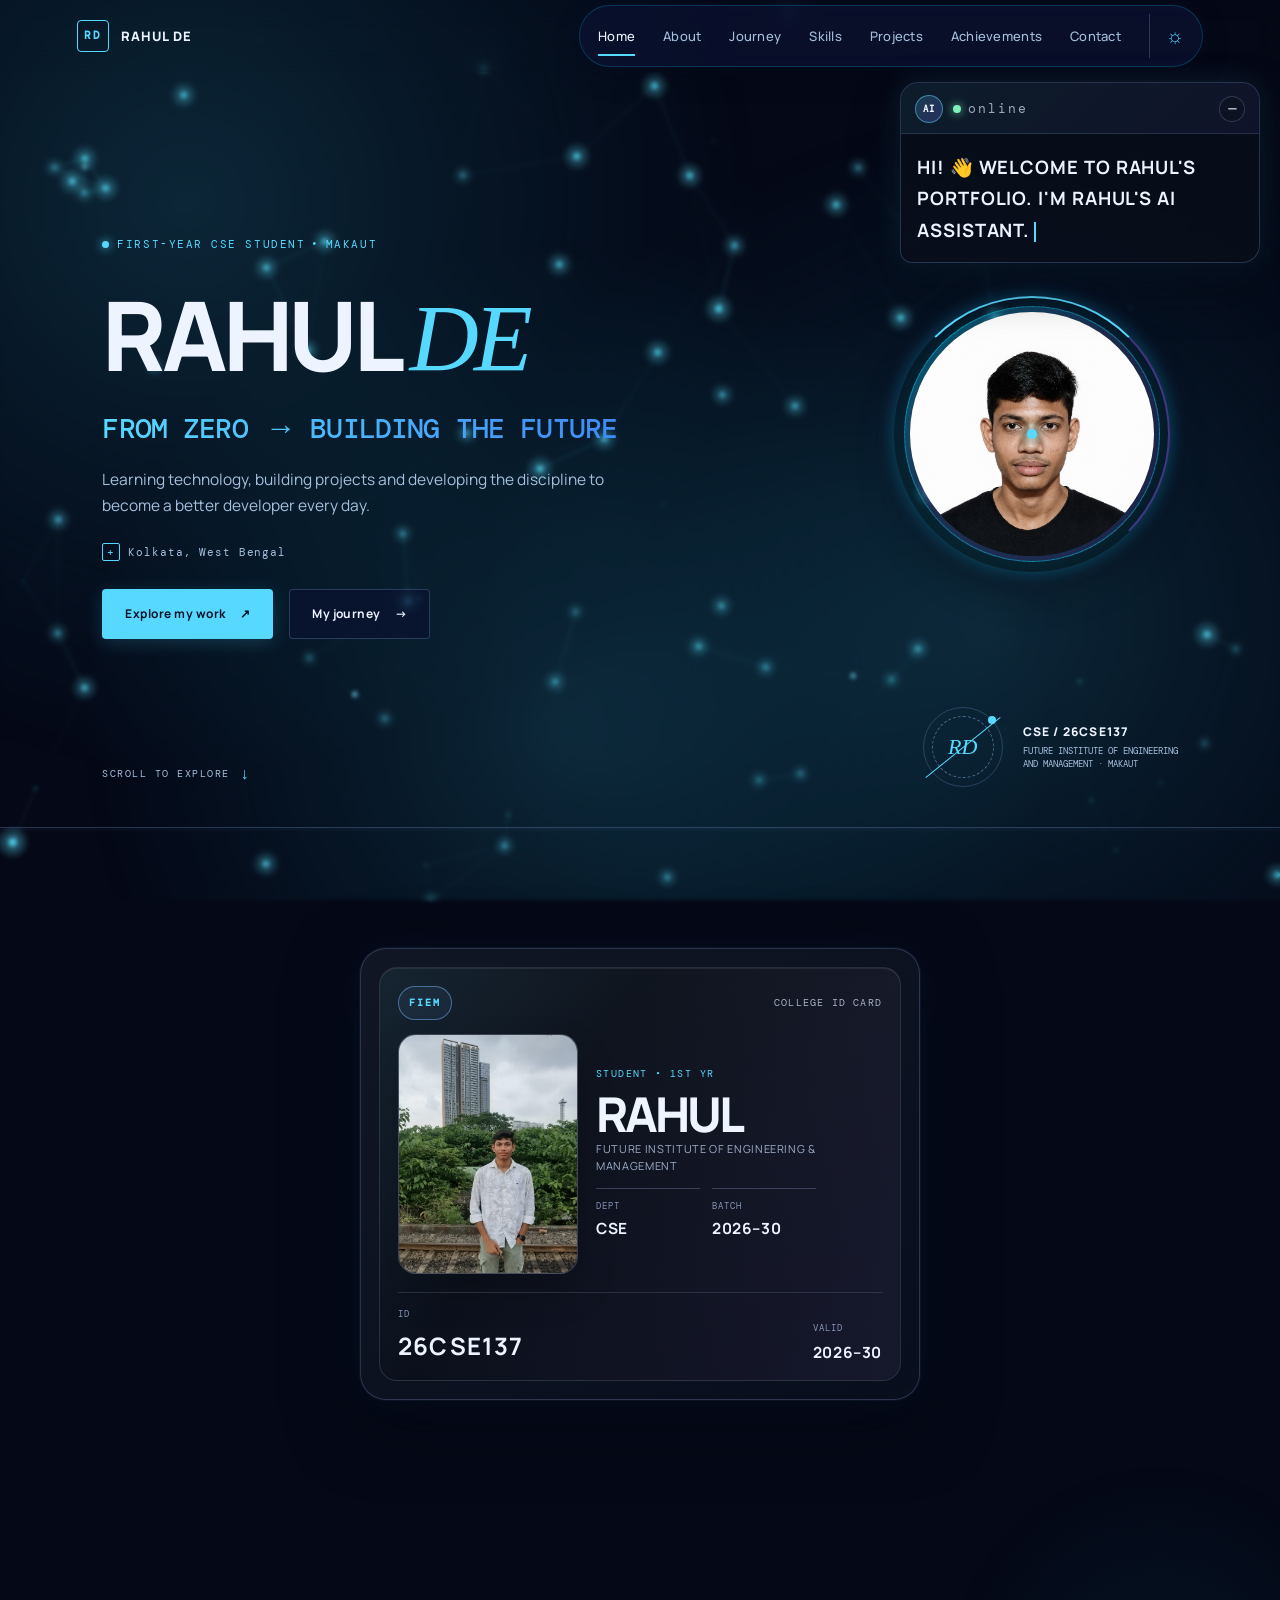
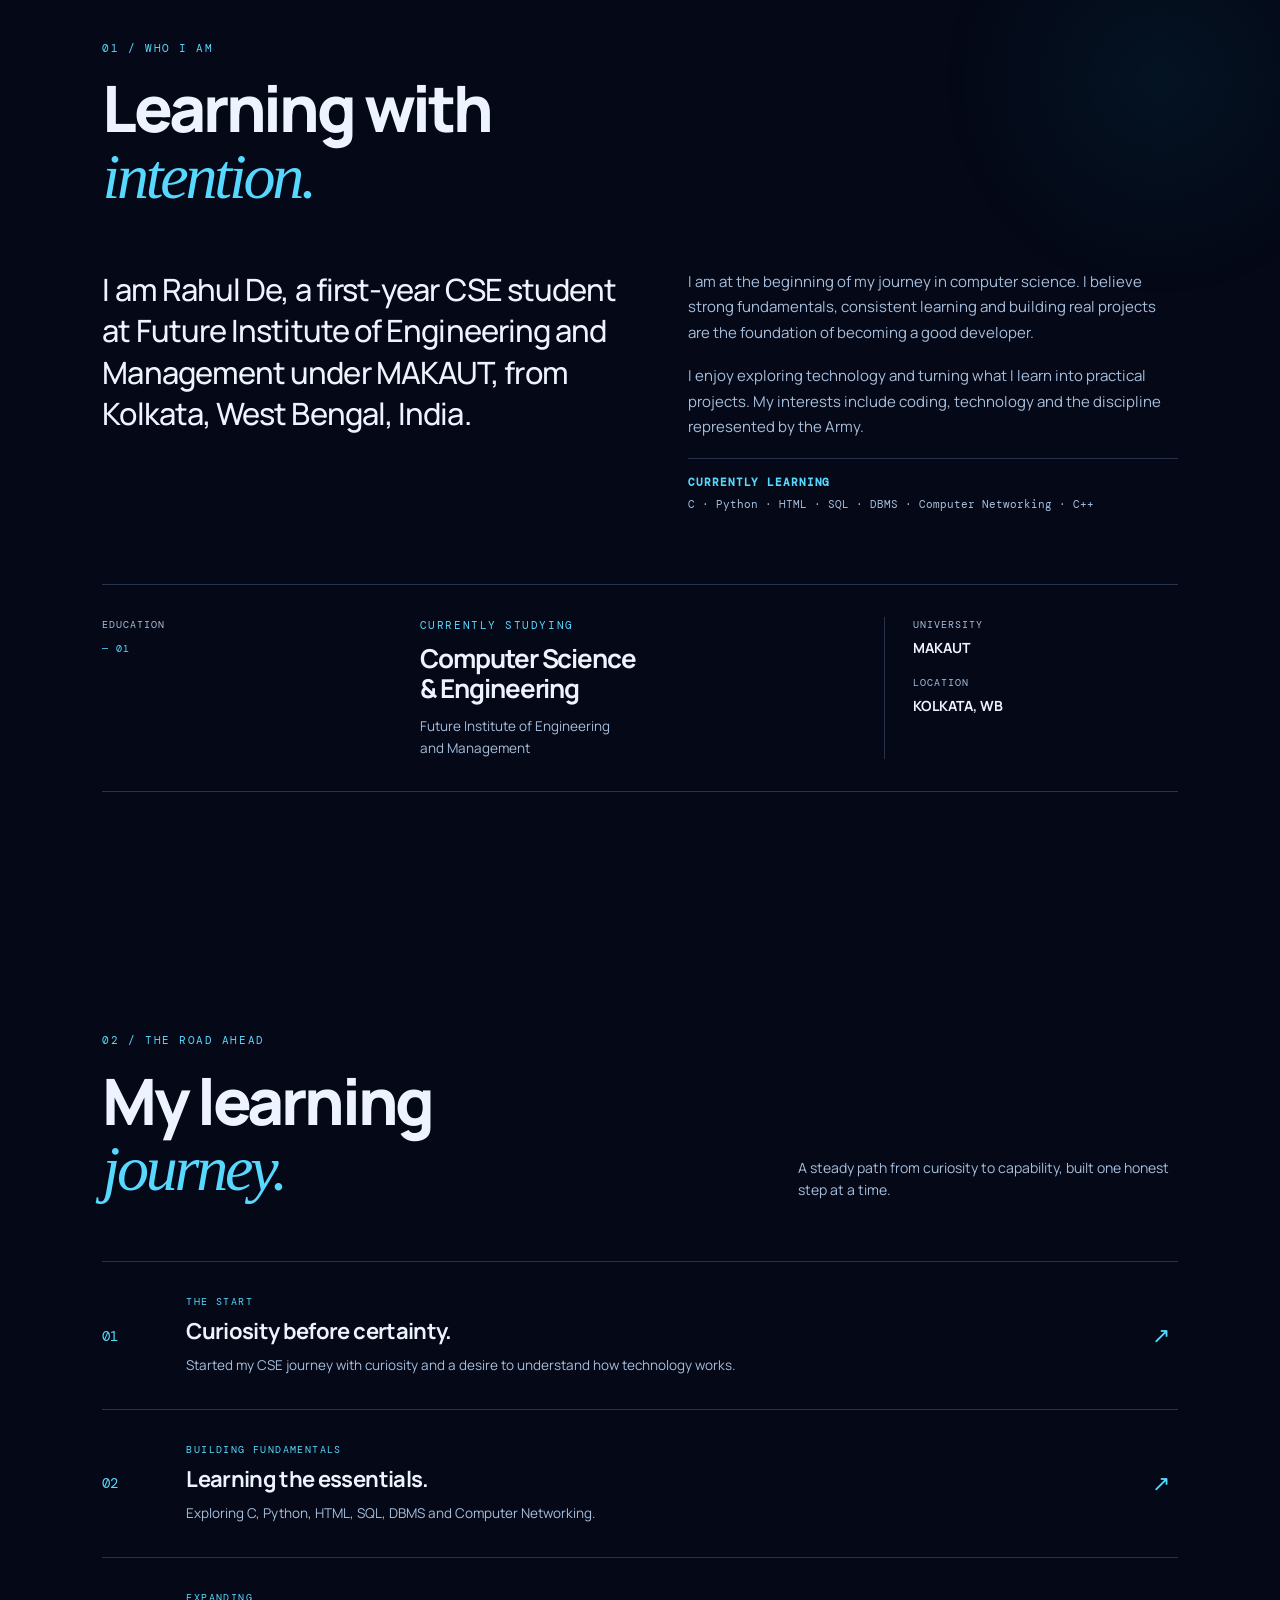
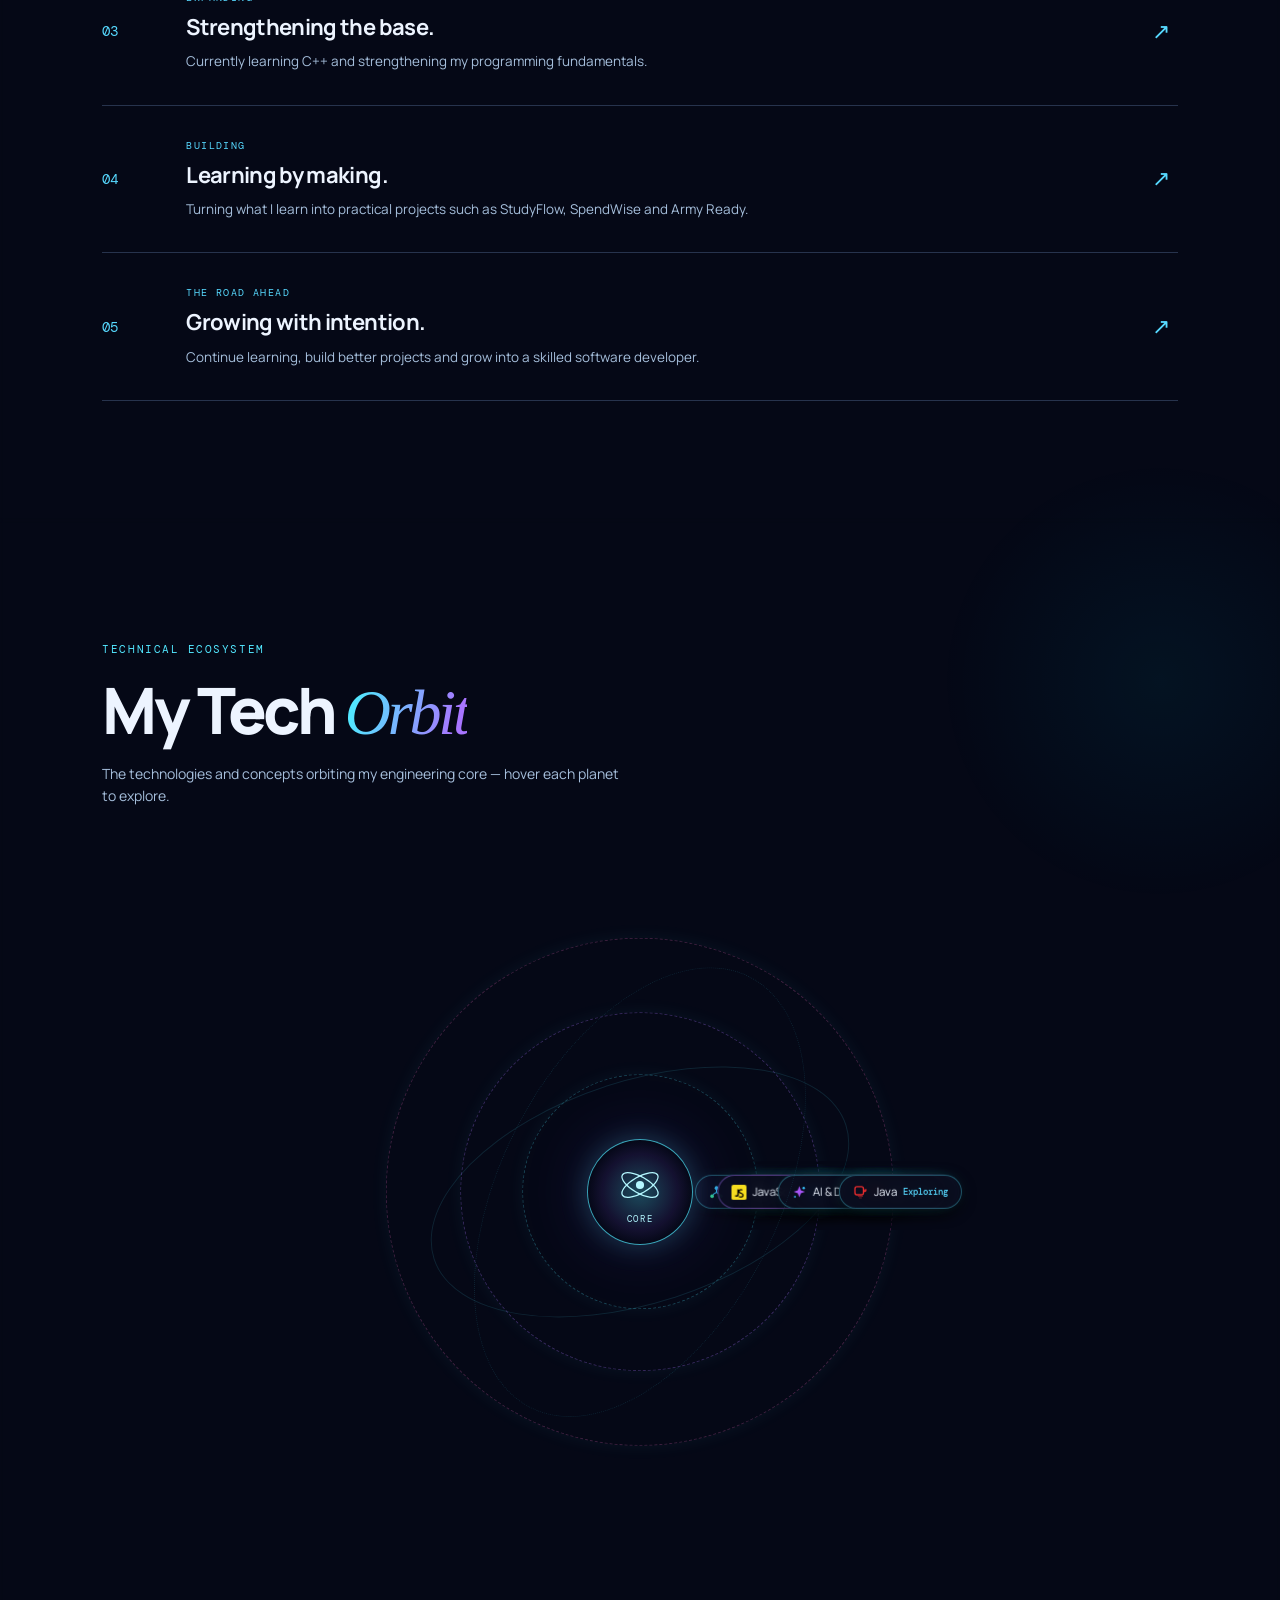
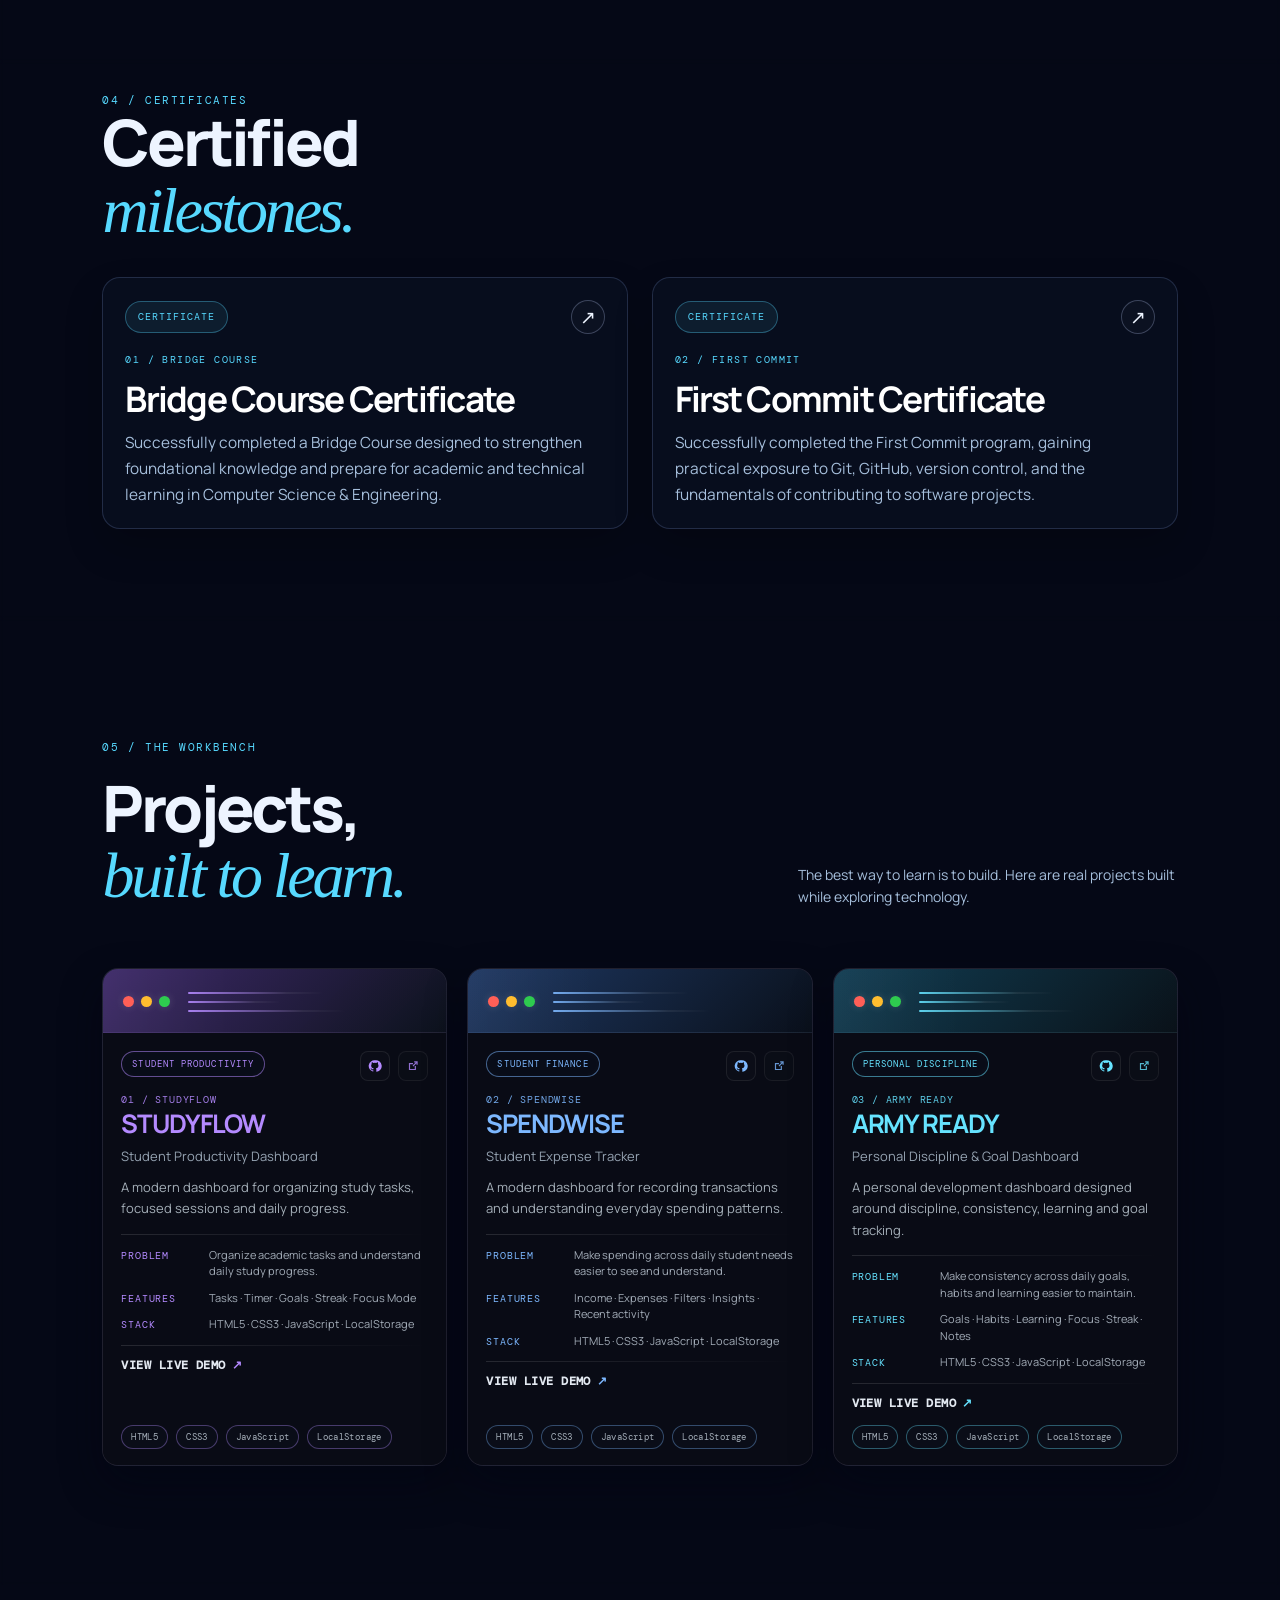
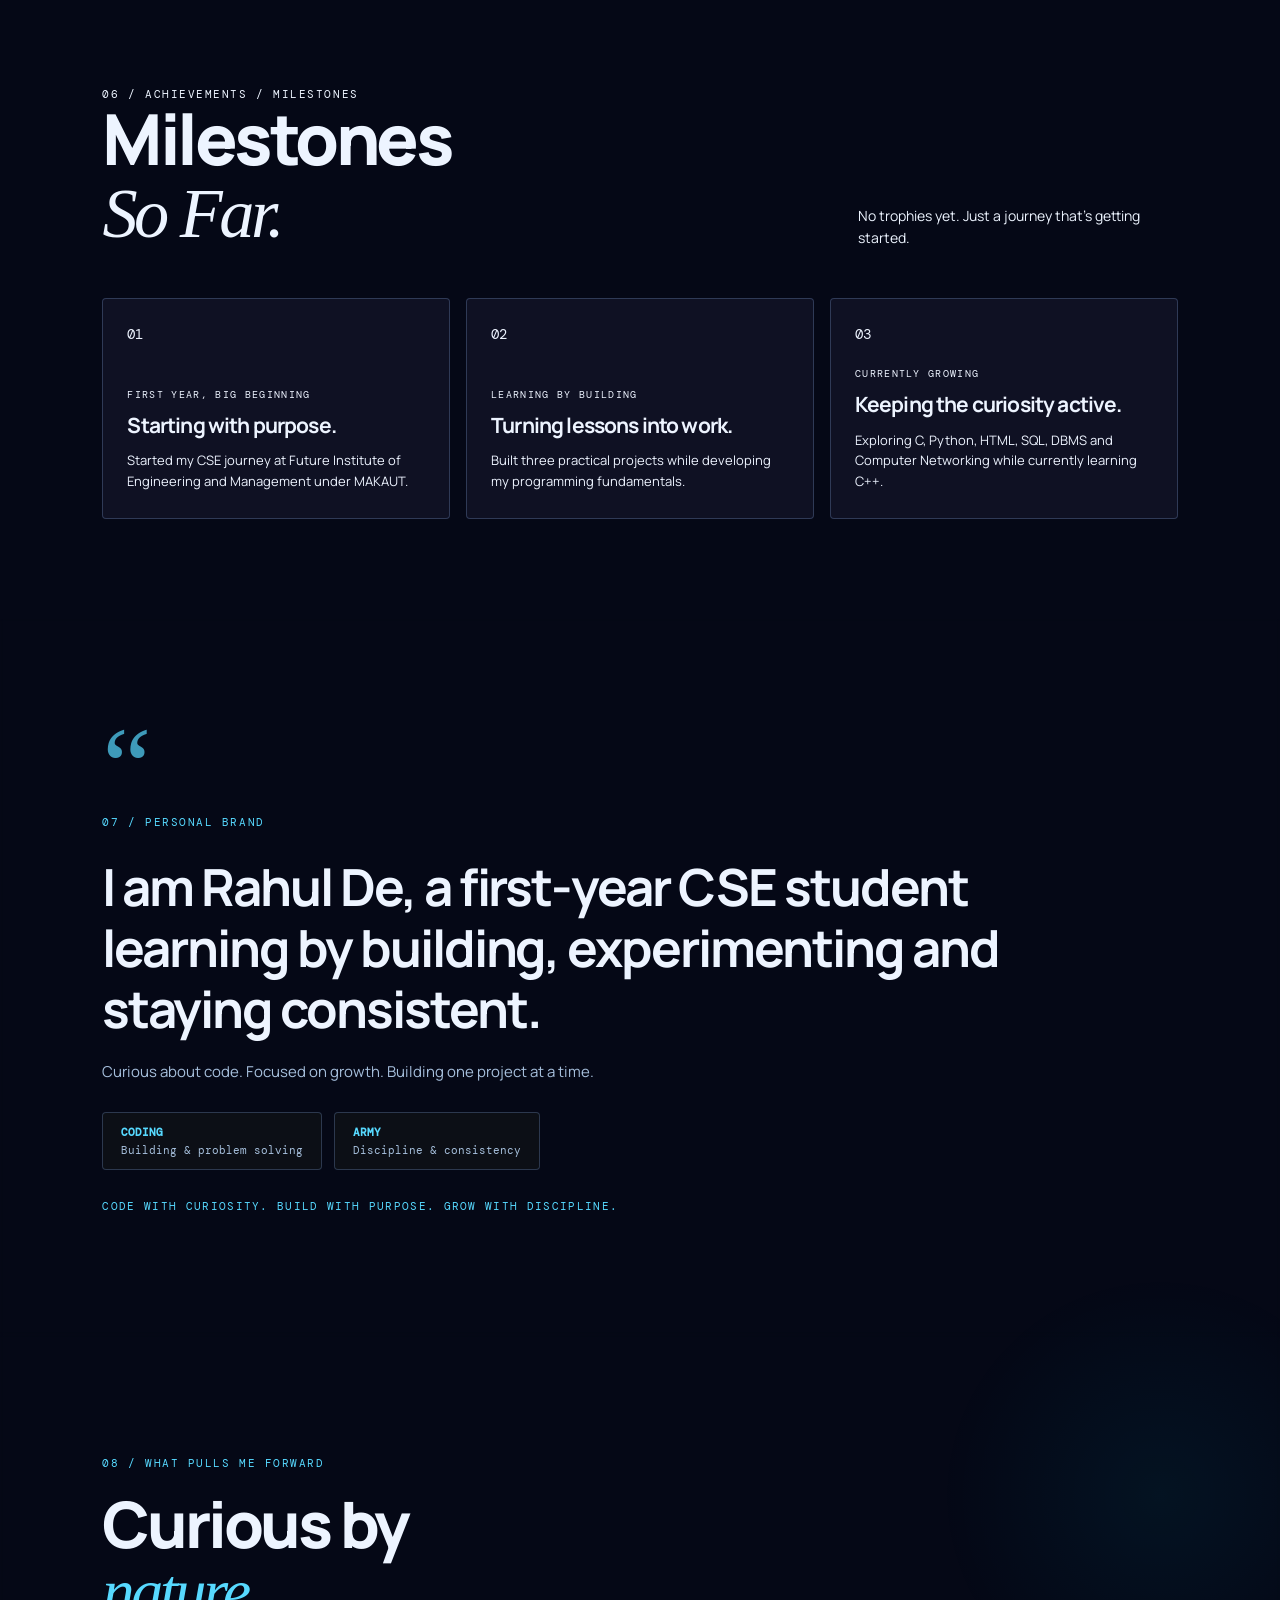
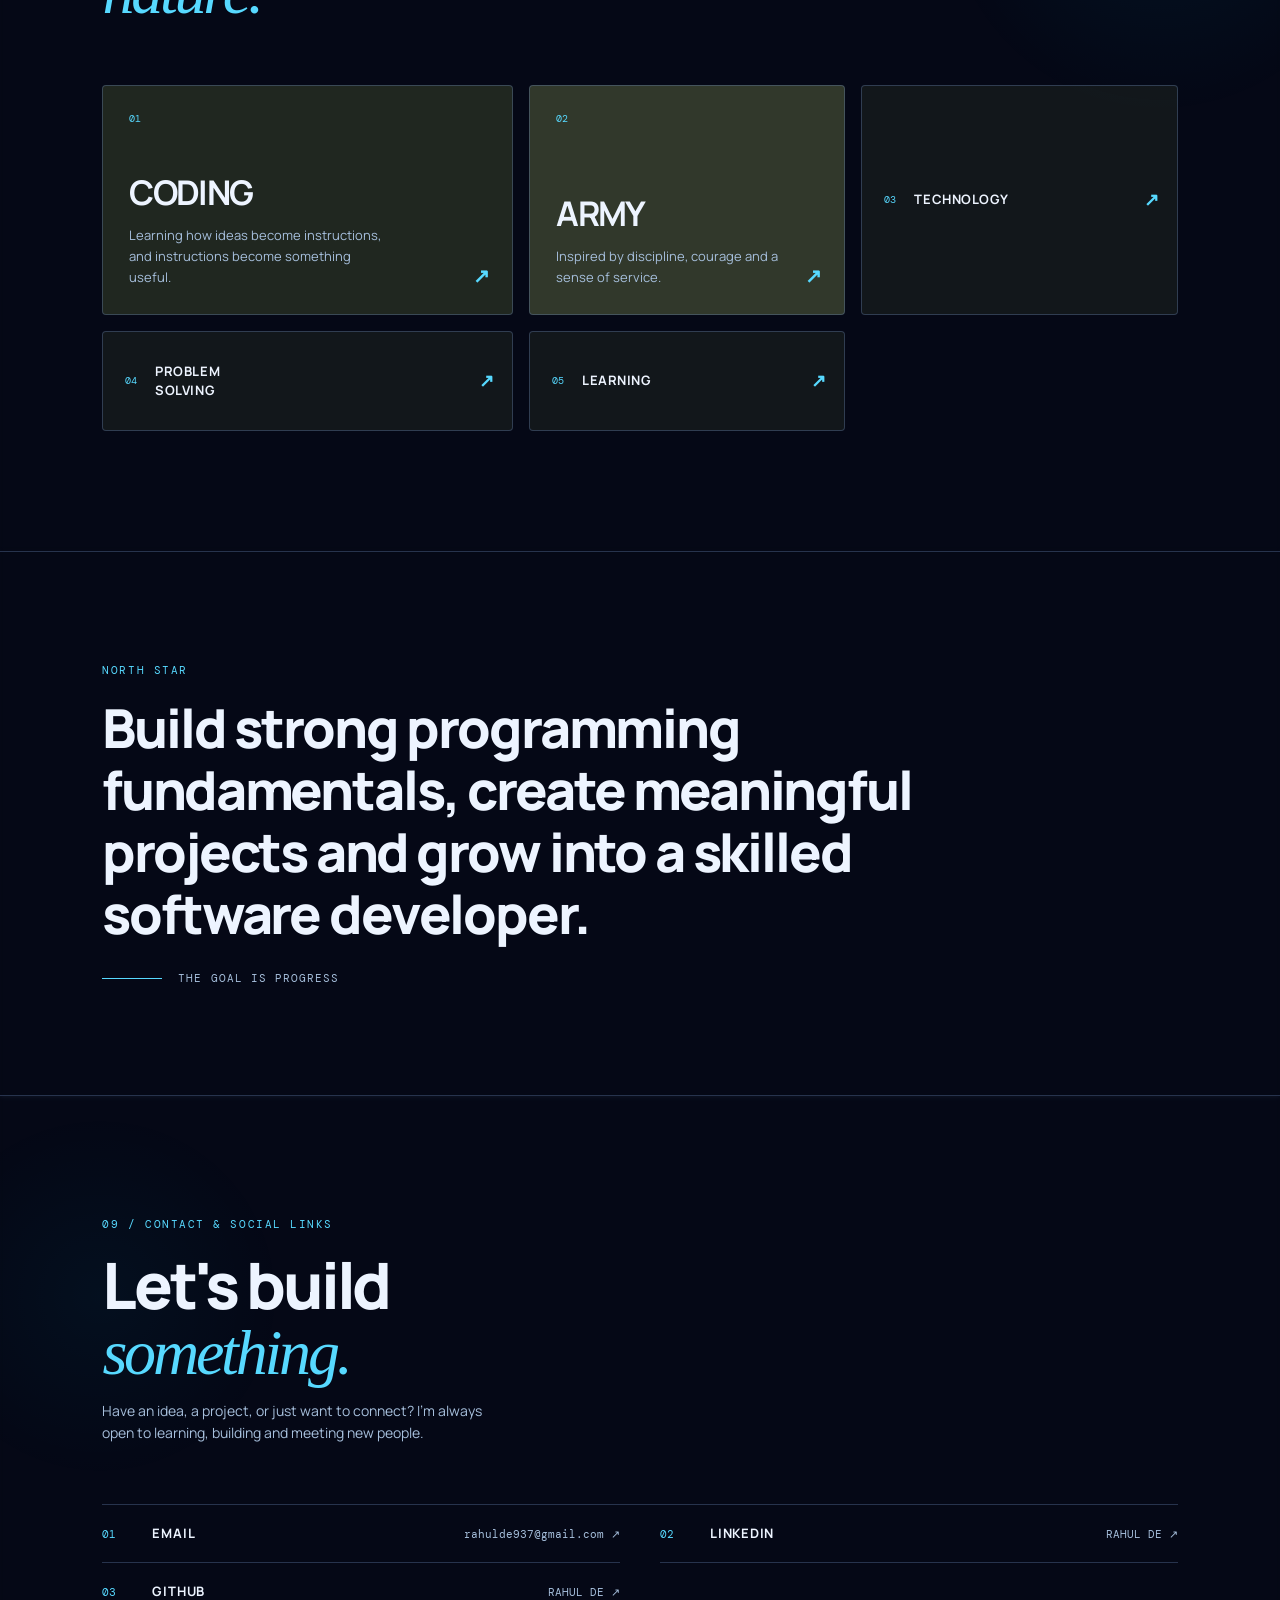
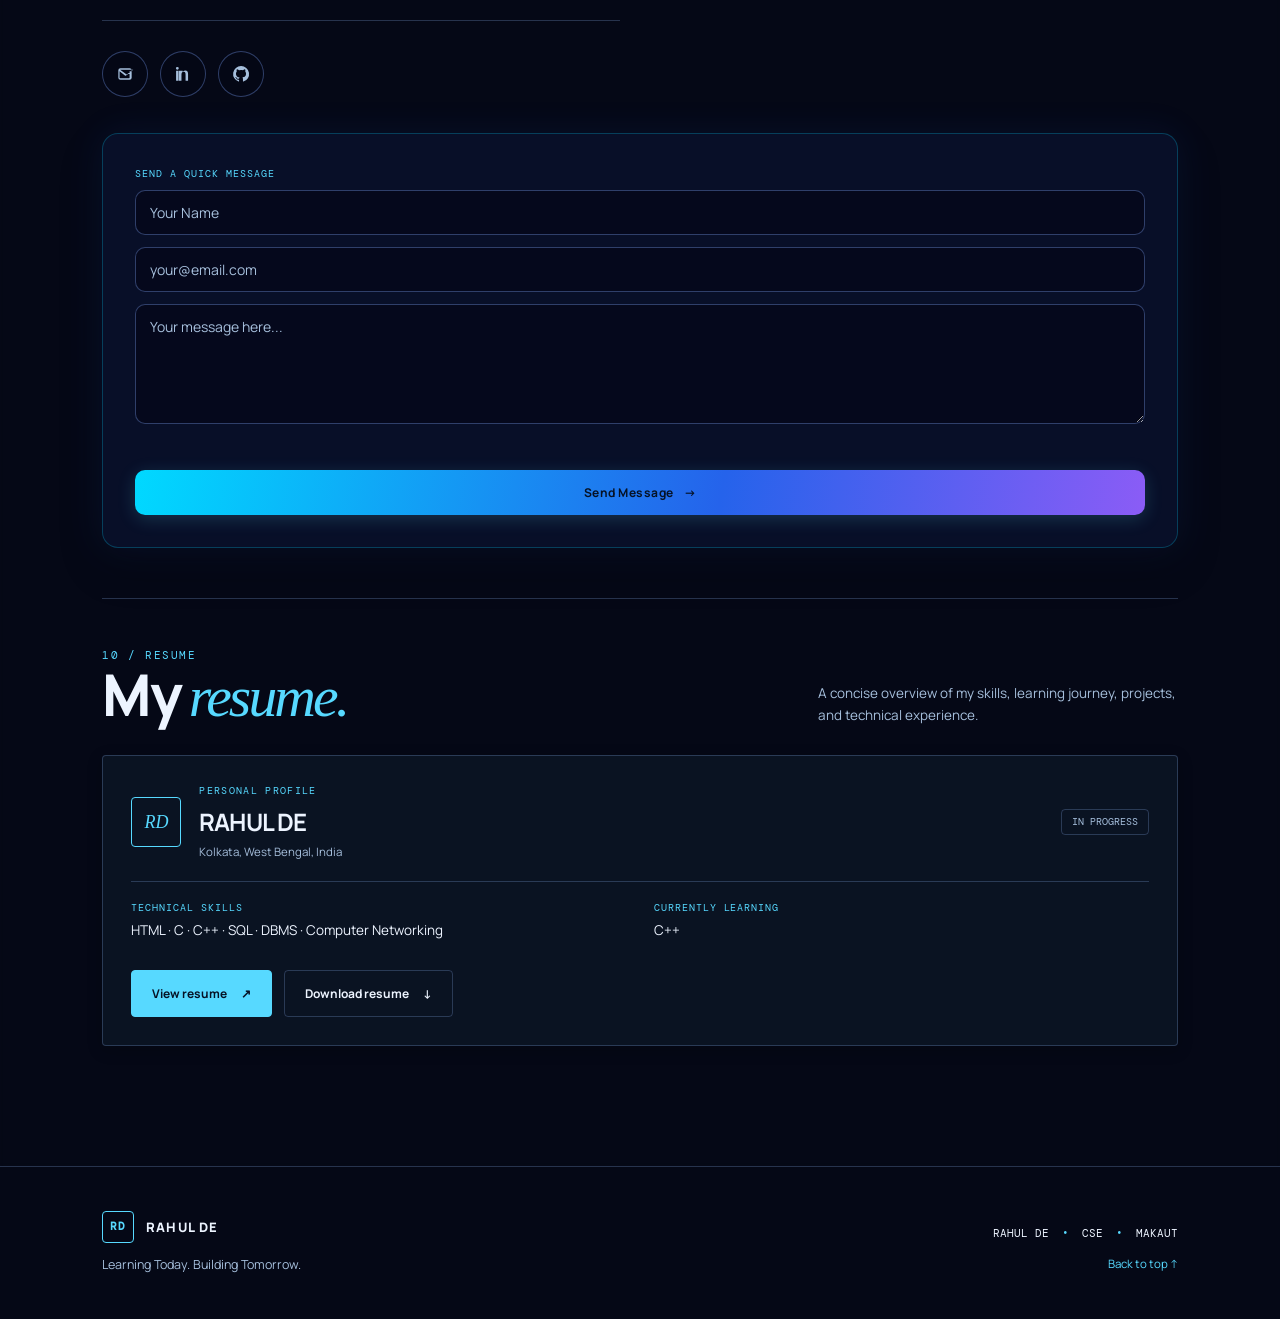
==== commit 0ebe42bf: "Project" ====
--- a/index.html
+++ b/index.html
@@ -165,17 +165,6 @@
 					<p class="about-learning"><strong>CURRENTLY LEARNING</strong><span>C · Python · HTML · SQL · DBMS · Computer Networking · C++</span></p>
 				</div>
 			</div>
-			<div class="about-observation reveal" aria-label="Code observation note">
-				<div class="obs-header">
-					<span class="obs-file">OBSERVATION_001.txt</span>
-				</div>
-				<pre class="obs-code" aria-label="Code observation content"><span class="code-line"><span class="line-no">01</span><span><span class="token keyword">const</span> <span class="token var">curiosity</span> = <span class="token boolean">true</span>;</span></span>
-<span class="code-line"><span class="line-no">02</span><span><span class="token keyword">let</span> <span class="token var">ideas</span> = <span class="token boolean">[]</span>;</span></span>
-<span class="code-line"><span class="line-no">03</span><span><span class="token keyword">while</span> (<span class="token var">learning</span>) {</span></span>
-<span class="code-line"><span class="line-no">04</span><span>    <span class="token var">ideas</span>.push(<span class="token fn">tryAgain()</span>);</span></span>
-<span class="code-line"><span class="line-no">05</span><span>}</span></span></pre>
-				<p class="obs-comment">// always in progress</p>
-			</div>
 			<div class="education reveal">
 				<div class="education-label">EDUCATION <span>— 01</span></div>
 				<div class="education-main">
@@ -381,78 +370,138 @@
 				<p class="heading-note">The best way to learn is to build. Here are real projects built while exploring technology.</p>
 			</div>
 			<div class="projects-grid">
-				<article class="project-card project-card--full-stack reveal">
+				<article class="project-card project-card--studyflow reveal">
 					<div class="project-card-header">
-						<span class="project-category">FULL STACK</span>
-					</div>
-					<div class="project-image studyflow-image">
-						<span>PROJECT 01</span>
-						<div class="image-placeholder">SF</div>
+						<span class="browser-dots" aria-hidden="true">
+							<span class="dot dot-red"></span>
+							<span class="dot dot-yellow"></span>
+							<span class="dot dot-green"></span>
+						</span>
+						<span class="project-header-lines" aria-hidden="true">
+							<span class="header-line header-line-1"></span>
+							<span class="header-line header-line-2"></span>
+							<span class="header-line header-line-3"></span>
+						</span>
 					</div>
 					<div class="project-info">
-						<p class="mono">01 / STUDYFLOW</p>
-						<h3>STUDYFLOW<br><span>Student Productivity Dashboard</span></h3>
-						<p>A modern dashboard for organizing study tasks, focused sessions and daily progress.</p>
-						<dl>
-							<dt>PROBLEM</dt>
-							<dd>Organize academic tasks and understand daily study progress.</dd>
-							<dt>FEATURES</dt>
-							<dd>Tasks · Timer · Goals · Streak · Focus Mode</dd>
-							<dt>STACK</dt>
-							<dd>HTML5 · CSS3 · JavaScript · LocalStorage</dd>
+						<div class="project-top-row">
+							<span class="project-category">STUDENT PRODUCTIVITY</span>
+							<div class="project-actions" aria-label="Project links">
+								<a class="card-icon-button" href="https://github.com/rahulde2007" target="_blank" rel="noopener noreferrer" aria-label="View GitHub profile">
+									<svg viewBox="0 0 24 24" aria-hidden="true"><path d="M12 2.2A9.8 9.8 0 0 0 8.4 21.4c.5.1.7-.2.7-.5v-1.8c-2.8.6-3.4-1.2-3.4-1.2-.5-1.2-1.1-1.6-1.1-1.6-.9-.6.1-.6.1-.6 1 .1 1.6 1 1.6 1 .9 1.5 2.3 1.1 2.9.8.1-.7.4-1.1.7-1.4-2.2-.2-4.5-1.1-4.5-4.8 0-1.1.4-2 1-2.7-.1-.3-.5-1.4.1-2.8 0 0 .8-.3 2.7 1a9.2 9.2 0 0 1 5 0c1.9-1.3 2.7-1 2.7-1 .6 1.4.2 2.5.1 2.8.7.7 1 1.6 1 2.7 0 3.7-2.3 4.6-4.5 4.8.4.4.8 1.1.8 2.2v3.2c0 .3.2.6.7.5A9.8 9.8 0 0 0 12 2.2Z"/></svg>
+								</a>
+								<a class="card-icon-button card-icon-button--secondary" href="./studyflow/index.html" aria-label="Open StudyFlow demo">
+									<svg viewBox="0 0 24 24" aria-hidden="true"><path d="M14 4h6v6h-2V7.4l-5.3 5.3-1.4-1.4L16.6 6H14V4ZM5 7h7v2H7v8h8v-5h2v7H5V7Z"/></svg>
+								</a>
+							</div>
+						</div>
+						<p class="project-label">01 / STUDYFLOW</p>
+						<h3 class="project-title">STUDYFLOW</h3>
+						<p class="project-subtitle">Student Productivity Dashboard</p>
+						<p class="project-description">A modern dashboard for organizing study tasks, focused sessions and daily progress.</p>
+						<div class="project-divider"></div>
+						<dl class="project-meta">
+							<div class="project-meta-row"><dt>PROBLEM</dt><dd>Organize academic tasks and understand daily study progress.</dd></div>
+							<div class="project-meta-row"><dt>FEATURES</dt><dd>Tasks · Timer · Goals · Streak · Focus Mode</dd></div>
+							<div class="project-meta-row"><dt>STACK</dt><dd>HTML5 · CSS3 · JavaScript · LocalStorage</dd></div>
 						</dl>
-						<div class="project-links">
-							<a href="./studyflow/index.html" aria-label="View live demo of StudyFlow">VIEW LIVE DEMO ↗</a>
-						</div>
-					</div>
-				</article>
-				<article class="project-card project-card--ai-ml reveal">
+						<div class="project-divider"></div>
+						<a class="project-demo-link" href="./studyflow/index.html" aria-label="View live demo of StudyFlow">VIEW LIVE DEMO <span>↗</span></a>
+						<div class="tech-tags">
+							<span>HTML5</span>
+							<span>CSS3</span>
+							<span>JavaScript</span>
+							<span>LocalStorage</span>
+						</div>
+					</div>
+				</article>
+				<article class="project-card project-card--spendwise reveal">
 					<div class="project-card-header">
-						<span class="project-category">AI / ML</span>
-					</div>
-					<div class="project-image spendwise-image">
-						<span>PROJECT 02</span>
-						<div class="image-placeholder">SW</div>
+						<span class="browser-dots" aria-hidden="true">
+							<span class="dot dot-red"></span>
+							<span class="dot dot-yellow"></span>
+							<span class="dot dot-green"></span>
+						</span>
+						<span class="project-header-lines" aria-hidden="true">
+							<span class="header-line header-line-1"></span>
+							<span class="header-line header-line-2"></span>
+							<span class="header-line header-line-3"></span>
+						</span>
 					</div>
 					<div class="project-info">
-						<p class="mono">02 / SPENDWISE</p>
-						<h3>SPENDWISE<br><span>Student Expense Tracker</span></h3>
-						<p>A modern dashboard for recording transactions and understanding everyday spending patterns.</p>
-						<dl>
-							<dt>PROBLEM</dt>
-							<dd>Make spending across daily student needs easier to see and understand.</dd>
-							<dt>FEATURES</dt>
-							<dd>Income · Expenses · Filters · Insights · Recent activity</dd>
-							<dt>STACK</dt>
-							<dd>HTML5 · CSS3 · JavaScript · LocalStorage</dd>
+						<div class="project-top-row">
+							<span class="project-category">STUDENT FINANCE</span>
+							<div class="project-actions" aria-label="Project links">
+								<a class="card-icon-button" href="https://github.com/rahulde2007" target="_blank" rel="noopener noreferrer" aria-label="View GitHub profile">
+									<svg viewBox="0 0 24 24" aria-hidden="true"><path d="M12 2.2A9.8 9.8 0 0 0 8.4 21.4c.5.1.7-.2.7-.5v-1.8c-2.8.6-3.4-1.2-3.4-1.2-.5-1.2-1.1-1.6-1.1-1.6-.9-.6.1-.6.1-.6 1 .1 1.6 1 1.6 1 .9 1.5 2.3 1.1 2.9.8.1-.7.4-1.1.7-1.4-2.2-.2-4.5-1.1-4.5-4.8 0-1.1.4-2 1-2.7-.1-.3-.5-1.4.1-2.8 0 0 .8-.3 2.7 1a9.2 9.2 0 0 1 5 0c1.9-1.3 2.7-1 2.7-1 .6 1.4.2 2.5.1 2.8.7.7 1 1.6 1 2.7 0 3.7-2.3 4.6-4.5 4.8.4.4.8 1.1.8 2.2v3.2c0 .3.2.6.7.5A9.8 9.8 0 0 0 12 2.2Z"/></svg>
+								</a>
+								<a class="card-icon-button card-icon-button--secondary" href="./spendwise/index.html" aria-label="Open SpendWise demo">
+									<svg viewBox="0 0 24 24" aria-hidden="true"><path d="M14 4h6v6h-2V7.4l-5.3 5.3-1.4-1.4L16.6 6H14V4ZM5 7h7v2H7v8h8v-5h2v7H5V7Z"/></svg>
+								</a>
+							</div>
+						</div>
+						<p class="project-label">02 / SPENDWISE</p>
+						<h3 class="project-title">SPENDWISE</h3>
+						<p class="project-subtitle">Student Expense Tracker</p>
+						<p class="project-description">A modern dashboard for recording transactions and understanding everyday spending patterns.</p>
+						<div class="project-divider"></div>
+						<dl class="project-meta">
+							<div class="project-meta-row"><dt>PROBLEM</dt><dd>Make spending across daily student needs easier to see and understand.</dd></div>
+							<div class="project-meta-row"><dt>FEATURES</dt><dd>Income · Expenses · Filters · Insights · Recent activity</dd></div>
+							<div class="project-meta-row"><dt>STACK</dt><dd>HTML5 · CSS3 · JavaScript · LocalStorage</dd></div>
 						</dl>
-						<div class="project-links">
-							<a href="./spendwise/index.html" aria-label="View live demo of SpendWise">VIEW LIVE DEMO ↗</a>
-						</div>
-					</div>
-				</article>
-				<article class="project-card project-card--algorithm reveal">
+						<div class="project-divider"></div>
+						<a class="project-demo-link" href="./spendwise/index.html" aria-label="View live demo of SpendWise">VIEW LIVE DEMO <span>↗</span></a>
+						<div class="tech-tags">
+							<span>HTML5</span>
+							<span>CSS3</span>
+							<span>JavaScript</span>
+							<span>LocalStorage</span>
+						</div>
+					</div>
+				</article>
+				<article class="project-card project-card--army reveal">
 					<div class="project-card-header">
-						<span class="project-category">ALGORITHM</span>
-					</div>
-					<div class="project-image army-ready-image">
-						<span>PROJECT 03</span>
-						<div class="image-placeholder">AR</div>
+						<span class="browser-dots" aria-hidden="true">
+							<span class="dot dot-red"></span>
+							<span class="dot dot-yellow"></span>
+							<span class="dot dot-green"></span>
+						</span>
+						<span class="project-header-lines" aria-hidden="true">
+							<span class="header-line header-line-1"></span>
+							<span class="header-line header-line-2"></span>
+							<span class="header-line header-line-3"></span>
+						</span>
 					</div>
 					<div class="project-info">
-						<p class="mono">03 / ARMY READY</p>
-						<h3>ARMY READY<br><span>Personal Discipline &amp; Goal Dashboard</span></h3>
-						<p>A personal development dashboard designed around discipline, consistency, learning and goal tracking.</p>
-						<dl>
-							<dt>PROBLEM</dt>
-							<dd>Make consistency across daily goals, habits and learning easier to maintain.</dd>
-							<dt>FEATURES</dt>
-							<dd>Goals · Habits · Learning · Focus · Streak · Notes</dd>
-							<dt>STACK</dt>
-							<dd>HTML5 · CSS3 · JavaScript · LocalStorage</dd>
+						<div class="project-top-row">
+							<span class="project-category">PERSONAL DISCIPLINE</span>
+							<div class="project-actions" aria-label="Project links">
+								<a class="card-icon-button" href="https://github.com/rahulde2007" target="_blank" rel="noopener noreferrer" aria-label="View GitHub profile">
+									<svg viewBox="0 0 24 24" aria-hidden="true"><path d="M12 2.2A9.8 9.8 0 0 0 8.4 21.4c.5.1.7-.2.7-.5v-1.8c-2.8.6-3.4-1.2-3.4-1.2-.5-1.2-1.1-1.6-1.1-1.6-.9-.6.1-.6.1-.6 1 .1 1.6 1 1.6 1 .9 1.5 2.3 1.1 2.9.8.1-.7.4-1.1.7-1.4-2.2-.2-4.5-1.1-4.5-4.8 0-1.1.4-2 1-2.7-.1-.3-.5-1.4.1-2.8 0 0 .8-.3 2.7 1a9.2 9.2 0 0 1 5 0c1.9-1.3 2.7-1 2.7-1 .6 1.4.2 2.5.1 2.8.7.7 1 1.6 1 2.7 0 3.7-2.3 4.6-4.5 4.8.4.4.8 1.1.8 2.2v3.2c0 .3.2.6.7.5A9.8 9.8 0 0 0 12 2.2Z"/></svg>
+								</a>
+								<a class="card-icon-button card-icon-button--secondary" href="./army-ready/index.html" aria-label="Open Army Ready demo">
+									<svg viewBox="0 0 24 24" aria-hidden="true"><path d="M14 4h6v6h-2V7.4l-5.3 5.3-1.4-1.4L16.6 6H14V4ZM5 7h7v2H7v8h8v-5h2v7H5V7Z"/></svg>
+								</a>
+							</div>
+						</div>
+						<p class="project-label">03 / ARMY READY</p>
+						<h3 class="project-title">ARMY READY</h3>
+						<p class="project-subtitle">Personal Discipline &amp; Goal Dashboard</p>
+						<p class="project-description">A personal development dashboard designed around discipline, consistency, learning and goal tracking.</p>
+						<div class="project-divider"></div>
+						<dl class="project-meta">
+							<div class="project-meta-row"><dt>PROBLEM</dt><dd>Make consistency across daily goals, habits and learning easier to maintain.</dd></div>
+							<div class="project-meta-row"><dt>FEATURES</dt><dd>Goals · Habits · Learning · Focus · Streak · Notes</dd></div>
+							<div class="project-meta-row"><dt>STACK</dt><dd>HTML5 · CSS3 · JavaScript · LocalStorage</dd></div>
 						</dl>
-						<div class="project-links">
-							<a href="./army-ready/index.html" aria-label="View live demo of Army Ready">VIEW LIVE DEMO ↗</a>
+						<div class="project-divider"></div>
+						<a class="project-demo-link" href="./army-ready/index.html" aria-label="View live demo of Army Ready">VIEW LIVE DEMO <span>↗</span></a>
+						<div class="tech-tags">
+							<span>HTML5</span>
+							<span>CSS3</span>
+							<span>JavaScript</span>
+							<span>LocalStorage</span>
 						</div>
 					</div>
 				</article>
--- a/style.css
+++ b/style.css
@@ -2220,175 +2220,283 @@
 }
 
 .project-card {
-    --card-accent: #7db8ff;
-    --card-accent-strong: #a8d0ff;
-    --card-header-gradient: linear-gradient(135deg, rgba(62, 101, 196, 0.55), rgba(12, 30, 72, 0.8));
-    --card-badge-bg: rgba(88, 142, 255, 0.12);
-    --card-badge-border: rgba(125, 184, 255, 0.42);
-    background: var(--surface);
-    border: 1px solid var(--line);
-    border-radius: var(--radius-sm);
+    --card-accent: #b48aff;
+    --card-accent-soft: rgba(180, 138, 255, 0.18);
+    --card-header-gradient: linear-gradient(135deg, rgba(49, 33, 82, 0.9), rgba(12, 17, 26, 0.95));
+    --card-border-glow: rgba(180, 138, 255, 0.24);
+    background: linear-gradient(180deg, rgba(10, 13, 26, 0.98), rgba(8, 10, 18, 0.98));
+    border: 1px solid rgba(139, 133, 172, 0.18);
+    border-radius: 16px;
     overflow: hidden;
     display: flex;
     flex-direction: column;
     transition: transform 0.28s ease, border-color 0.28s ease, box-shadow 0.28s ease;
-    box-shadow: var(--shadow-sm);
-}
-
-.project-card--algorithm {
-    --card-accent: #f59e0b;
-    --card-accent-strong: #fbbf24;
-    --card-header-gradient: linear-gradient(135deg, rgba(168, 95, 0, 0.78), rgba(71, 39, 8, 0.88));
-    --card-badge-bg: rgba(245, 158, 11, 0.12);
-    --card-badge-border: rgba(245, 158, 11, 0.42);
-}
-
-.project-card--ai-ml {
-    --card-accent: #a78bfa;
-    --card-accent-strong: #c4b5fd;
-    --card-header-gradient: linear-gradient(135deg, rgba(104, 68, 197, 0.76), rgba(39, 23, 86, 0.88));
-    --card-badge-bg: rgba(167, 139, 250, 0.12);
-    --card-badge-border: rgba(167, 139, 250, 0.45);
-}
-
-.project-card--full-stack {
-    --card-accent: #2dd4bf;
-    --card-accent-strong: #67e8f9;
-    --card-header-gradient: linear-gradient(135deg, rgba(8, 145, 178, 0.76), rgba(9, 64, 72, 0.9));
-    --card-badge-bg: rgba(45, 212, 191, 0.12);
-    --card-badge-border: rgba(45, 212, 191, 0.45);
+    box-shadow: 0 18px 42px rgba(2, 4, 18, 0.46), inset 0 1px 0 rgba(255,255,255,0.04);
+}
+
+.project-card--studyflow {
+    --card-accent: #b48aff;
+    --card-accent-soft: rgba(180, 138, 255, 0.18);
+    --card-header-gradient: linear-gradient(135deg, rgba(67, 45, 114, 0.9), rgba(13, 18, 29, 0.96));
+    --card-border-glow: rgba(180, 138, 255, 0.24);
+}
+
+.project-card--spendwise {
+    --card-accent: #7db8ff;
+    --card-accent-soft: rgba(125, 184, 255, 0.18);
+    --card-header-gradient: linear-gradient(135deg, rgba(32, 58, 103, 0.95), rgba(10, 16, 27, 0.96));
+    --card-border-glow: rgba(125, 184, 255, 0.24);
+}
+
+.project-card--army {
+    --card-accent: #66e3ff;
+    --card-accent-soft: rgba(102, 227, 255, 0.18);
+    --card-header-gradient: linear-gradient(135deg, rgba(18, 63, 86, 0.95), rgba(10, 18, 25, 0.96));
+    --card-border-glow: rgba(102, 227, 255, 0.22);
 }
 
 .project-card:hover {
     border-color: var(--card-accent);
     transform: translateY(-6px);
-    box-shadow: var(--shadow-md);
+    box-shadow: 0 20px 48px rgba(3, 6, 20, 0.56), 0 0 0 1px var(--card-border-glow), 0 0 30px rgba(123, 181, 255, 0.12);
 }
 
 .project-card-header {
     position: relative;
     display: flex;
     align-items: center;
-    justify-content: flex-start;
-    min-height: 52px;
-    padding: 12px 16px 10px;
+    gap: 18px;
+    min-height: 64px;
+    padding: 16px 20px 14px;
     background: var(--card-header-gradient);
-    border-bottom: 1px solid rgba(255, 255, 255, 0.08);
+    border-bottom: 1px solid rgba(255, 255, 255, 0.06);
+}
+
+.project-card-header::after {
+    content: "";
+    position: absolute;
+    inset: 0;
+    background: linear-gradient(90deg, rgba(255,255,255,0.03), transparent 38%, transparent 100%);
+    pointer-events: none;
+}
+
+.browser-dots {
+    position: relative;
+    z-index: 1;
+    display: flex;
+    align-items: center;
+    gap: 7px;
+    flex-shrink: 0;
+}
+
+.dot {
+    width: 11px;
+    height: 11px;
+    border-radius: 50%;
+    display: inline-block;
+    box-shadow: 0 0 8px rgba(255,255,255,0.15);
+}
+
+.dot-red { background: #ff5f57; }
+.dot-yellow { background: #ffbd2f; }
+.dot-green { background: #2ecb4f; }
+
+.project-header-lines {
+    position: relative;
+    z-index: 1;
+    display: flex;
+    flex: 1;
+    flex-direction: column;
+    gap: 7px;
+    min-width: 0;
+    padding-right: 18px;
+    opacity: 0.9;
+}
+
+.header-line {
+    display: block;
+    height: 2px;
+    border-radius: 999px;
+    background: linear-gradient(90deg, var(--card-accent), rgba(255,255,255,0.08) 72%, transparent 100%);
+}
+
+.header-line-1 { width: 62%; }
+.header-line-2 { width: 42%; }
+.header-line-3 { width: 72%; }
+
+.project-info {
+    padding: 18px 18px 16px;
+    display: flex;
+    flex-direction: column;
+    flex: 1;
+    background: rgba(9, 12, 22, 0.9);
+}
+
+.project-top-row {
+    display: flex;
+    justify-content: space-between;
+    align-items: flex-start;
+    gap: 12px;
+    margin-bottom: 12px;
 }
 
 .project-category {
     display: inline-flex;
     align-items: center;
     justify-content: center;
-    padding: 5px 10px;
+    padding: 6px 10px;
+    border: 1px solid rgba(255,255,255,0.12);
+    border-radius: 999px;
+    background: rgba(9, 14, 28, 0.5);
+    color: var(--card-accent);
     font: 9px var(--mono);
     letter-spacing: 0.12em;
     text-transform: uppercase;
-    color: var(--card-accent);
-    background: var(--card-badge-bg);
-    border: 1px solid var(--card-badge-border);
-    border-radius: 999px;
-    box-shadow: inset 0 0 18px rgba(255, 255, 255, 0.02);
-}
-
-.project-image {
-    height: 200px;
-    background: repeating-linear-gradient(135deg, #172454 0, #172454 1px, transparent 1px, transparent 16px), #0b1230;
-    position: relative;
-    padding: 16px;
-    border-bottom: 1px solid var(--line);
-}
-
-.light-theme .project-image {
-    background: repeating-linear-gradient(135deg, #e0e6da 0, #e0e6da 1px, transparent 1px, transparent 16px), #d8e0d1;
-}
-
-.project-image span {
-    font: 10px var(--mono);
-    color: var(--accent);
-    position: relative;
-    z-index: 1;
-}
-
-.image-placeholder {
-    position: absolute;
-    inset: 0;
+    border-color: color-mix(in srgb, var(--card-accent) 52%, transparent);
+    box-shadow: inset 0 0 12px rgba(255,255,255,0.02);
+}
+
+.project-actions {
+    display: flex;
+    align-items: center;
+    gap: 8px;
+}
+
+.card-icon-button {
     display: grid;
     place-items: center;
-    color: var(--line-strong);
-    font: italic 40px var(--serif);
-}
-
-.project-info {
-    padding: 24px;
+    width: 30px;
+    height: 30px;
+    border-radius: 8px;
+    border: 1px solid rgba(255,255,255,0.08);
+    background: rgba(12, 15, 24, 0.85);
+    color: var(--card-accent);
+    transition: transform 0.2s ease, border-color 0.2s ease, box-shadow 0.2s ease;
+}
+
+.card-icon-button:hover {
+    transform: translateY(-2px);
+    border-color: rgba(255,255,255,0.18);
+    box-shadow: 0 0 14px var(--card-border-glow);
+}
+
+.card-icon-button--secondary {
+    opacity: 0.8;
+}
+
+.card-icon-button svg {
+    width: 14px;
+    height: 14px;
+    fill: currentColor;
+}
+
+.project-label {
+    margin: 0 0 4px;
+    font: 10px var(--mono);
+    letter-spacing: 0.08em;
+    color: var(--card-accent);
+    opacity: 0.9;
+}
+
+.project-title {
+    margin: 0;
+    font-size: clamp(1.5rem, 2vw, 2rem);
+    line-height: 1.1;
+    letter-spacing: -0.04em;
+    color: var(--card-accent);
+}
+
+.project-subtitle {
+    margin: 8px 0 12px;
+    color: rgba(198, 216, 232, 0.74);
+    font-size: 13px;
+    line-height: 1.4;
+}
+
+.project-description {
+    margin: 0 0 14px;
+    color: rgba(208, 220, 230, 0.78);
+    font-size: 13px;
+    line-height: 1.65;
+}
+
+.project-divider {
+    width: 100%;
+    height: 1px;
+    background: linear-gradient(90deg, rgba(255,255,255,0.12), transparent);
+    margin: 0 0 12px;
+}
+
+.project-meta {
     display: flex;
     flex-direction: column;
-    flex: 1;
-}
-
-.project-info .mono {
-    font-size: 9.5px;
-    margin-bottom: 6px;
-}
-
-.project-info h3 {
-    font-size: 21px;
-    line-height: 1.2;
-    margin: 6px 0 10px;
-    letter-spacing: -0.03em;
-}
-
-.project-info h3 span {
-    display: block;
-    font-size: 13px;
-    color: var(--muted);
-    font-weight: 500;
-    margin-top: 4px;
-}
-
-.project-info>p:not(.mono) {
-    color: var(--muted);
-    font-size: 13px;
-    line-height: 1.6;
-    margin-bottom: 16px;
-}
-
-.project-info dl {
-    border-top: 1px solid var(--line);
-    padding-top: 14px;
-    margin: auto 0 18px;
+    gap: 10px;
+    margin: 0 0 12px;
+}
+
+.project-meta-row {
     display: grid;
-    grid-template-columns: 80px 1fr;
-    gap: 8px 12px;
+    grid-template-columns: 78px 1fr;
+    gap: 8px 10px;
+    align-items: start;
+}
+
+.project-meta-row dt {
+    font: 10px var(--mono);
+    letter-spacing: 0.08em;
+    color: var(--card-accent);
+    margin: 0;
+    padding-top: 2px;
+}
+
+.project-meta-row dd {
+    margin: 0;
+    color: rgba(211, 224, 235, 0.76);
     font-size: 11px;
-}
-
-.project-info dt {
-    color: var(--accent);
-    font-family: var(--mono);
-}
-
-.project-info dd {
-    margin: 0;
-    color: var(--muted);
-}
-
-.project-links {
-    border-top: 1px solid var(--line);
-    padding-top: 16px;
-    display: flex;
-    gap: 18px;
+    line-height: 1.5;
+}
+
+.project-demo-link {
+    display: inline-flex;
+    align-items: center;
+    gap: 6px;
+    margin: 0 0 14px;
+    color: rgba(236, 243, 251, 0.96);
     font: 11.5px var(--mono);
-    font-weight: 500;
-}
-
-.project-links a {
-    color: var(--text);
-    transition: color 0.2s ease;
-}
-
-.project-links a:hover {
-    color: var(--accent);
+    font-weight: 700;
+    letter-spacing: 0.04em;
+    text-decoration: none;
+}
+
+.project-demo-link span {
+    color: var(--card-accent);
+}
+
+.tech-tags {
+    display: flex;
+    flex-wrap: wrap;
+    gap: 8px;
+    margin-top: auto;
+}
+
+.tech-tags span {
+    display: inline-flex;
+    align-items: center;
+    justify-content: center;
+    padding: 5px 9px;
+    border-radius: 999px;
+    border: 1px solid rgba(255,255,255,0.08);
+    background: rgba(12, 17, 28, 0.55);
+    color: rgba(220, 232, 243, 0.74);
+    font: 9px var(--mono);
+    letter-spacing: 0.04em;
+    border-color: color-mix(in srgb, var(--card-accent) 36%, transparent);
+}
+
+@media (max-width: 900px) {
+    .projects-grid {
+        grid-template-columns: 1fr;
+    }
 }
 
 /* --------------------------------------------------------------------------
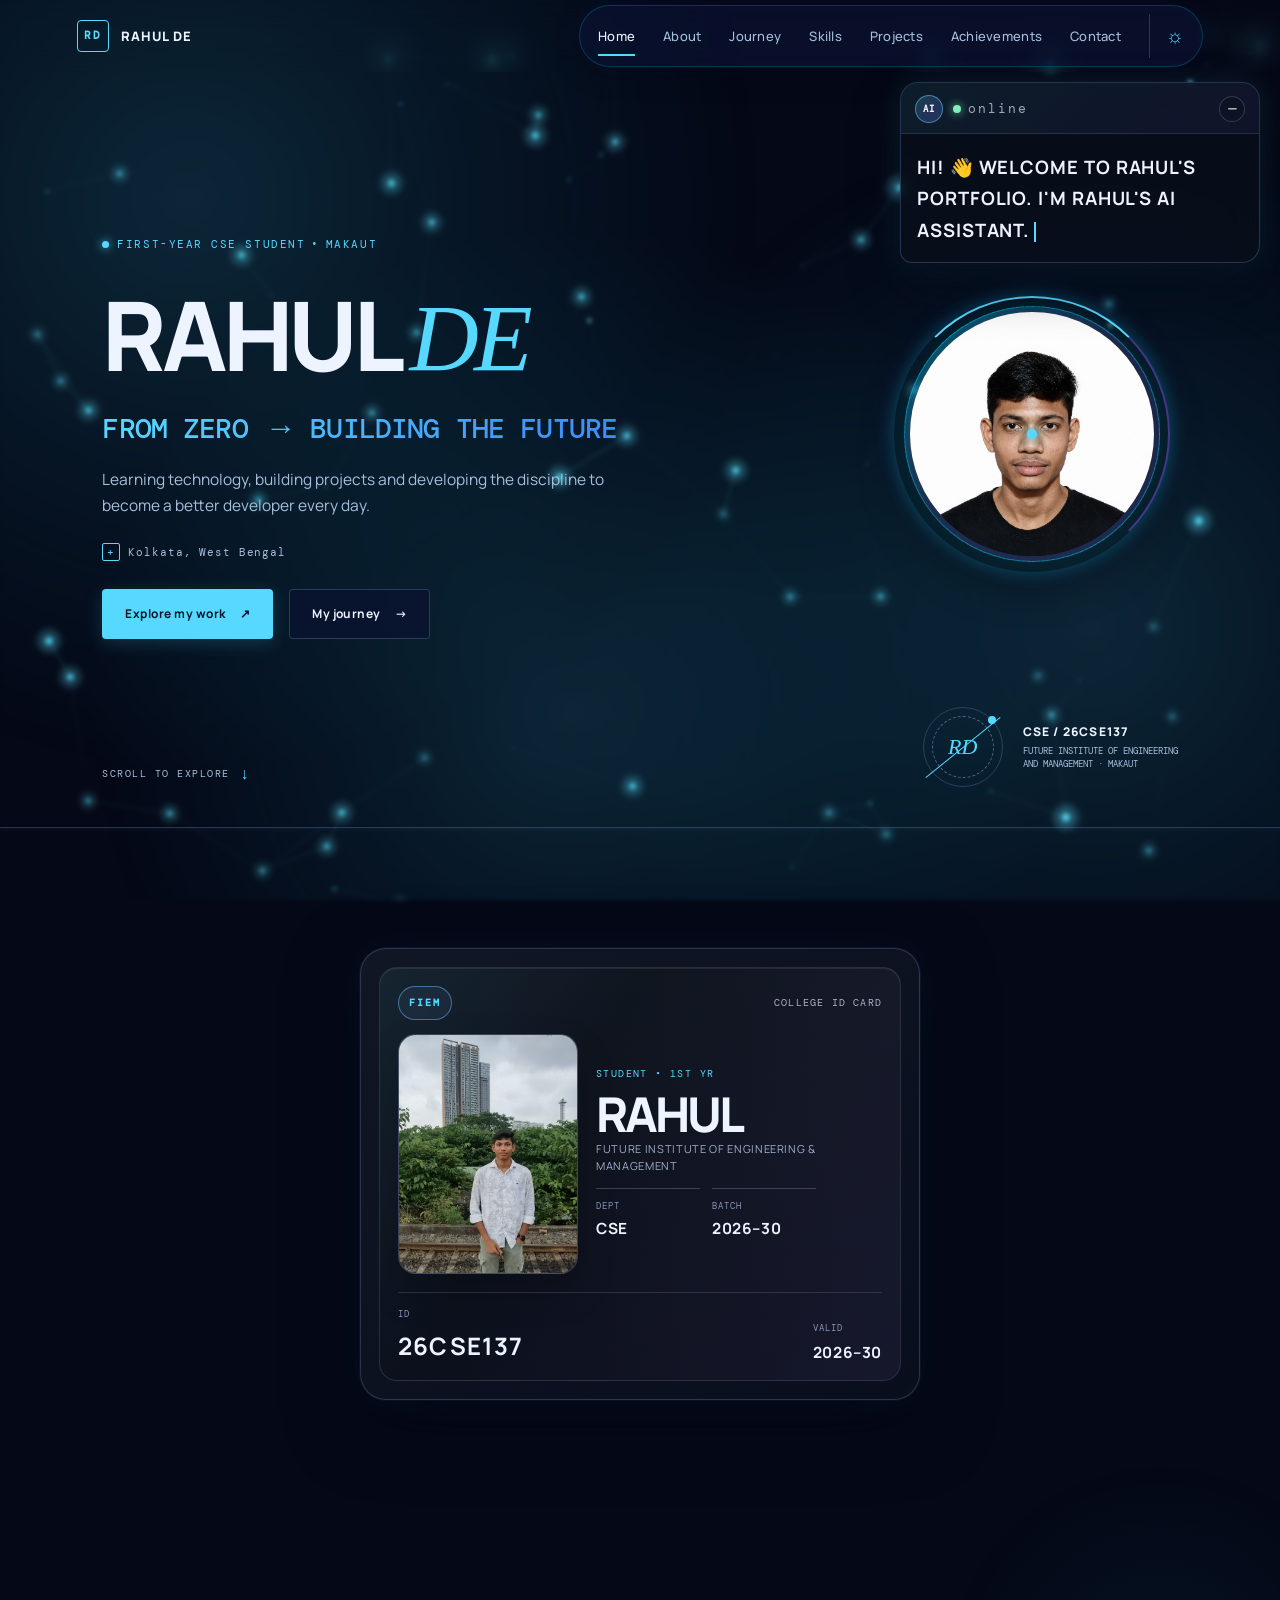
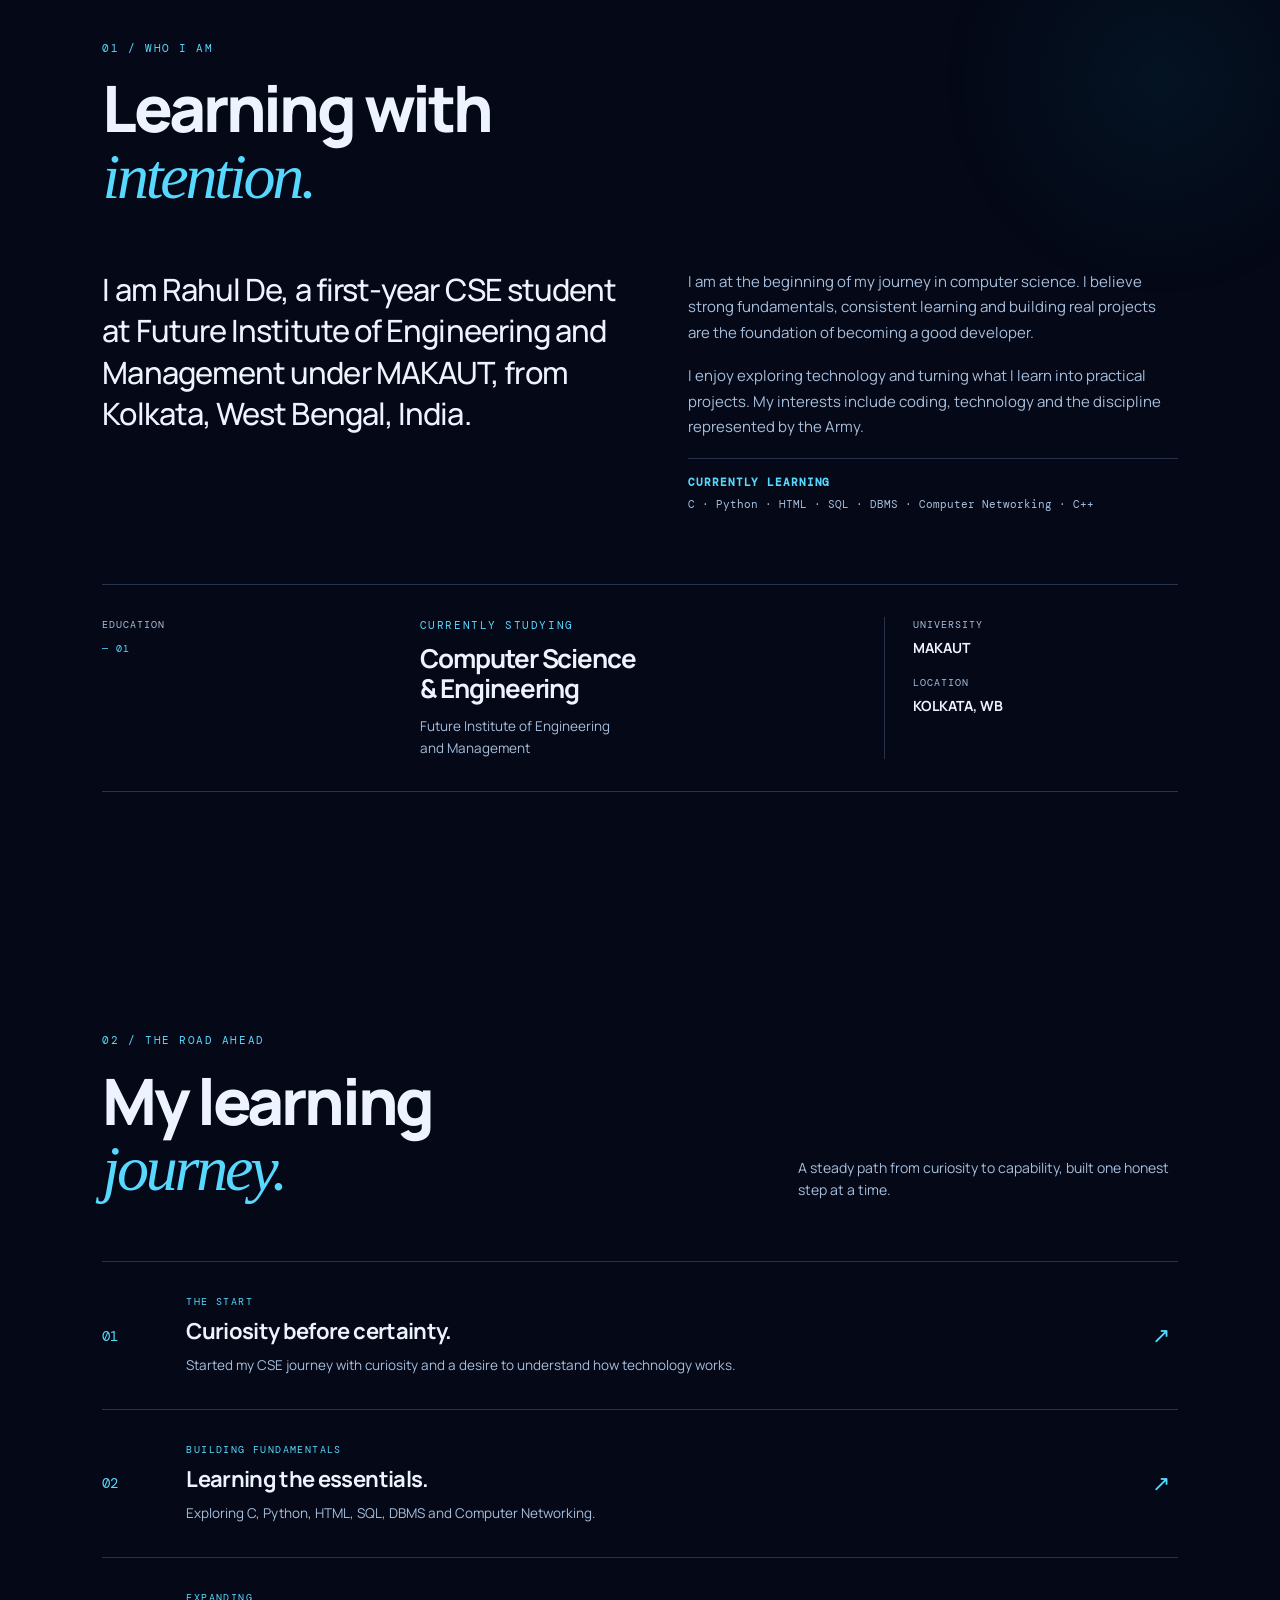
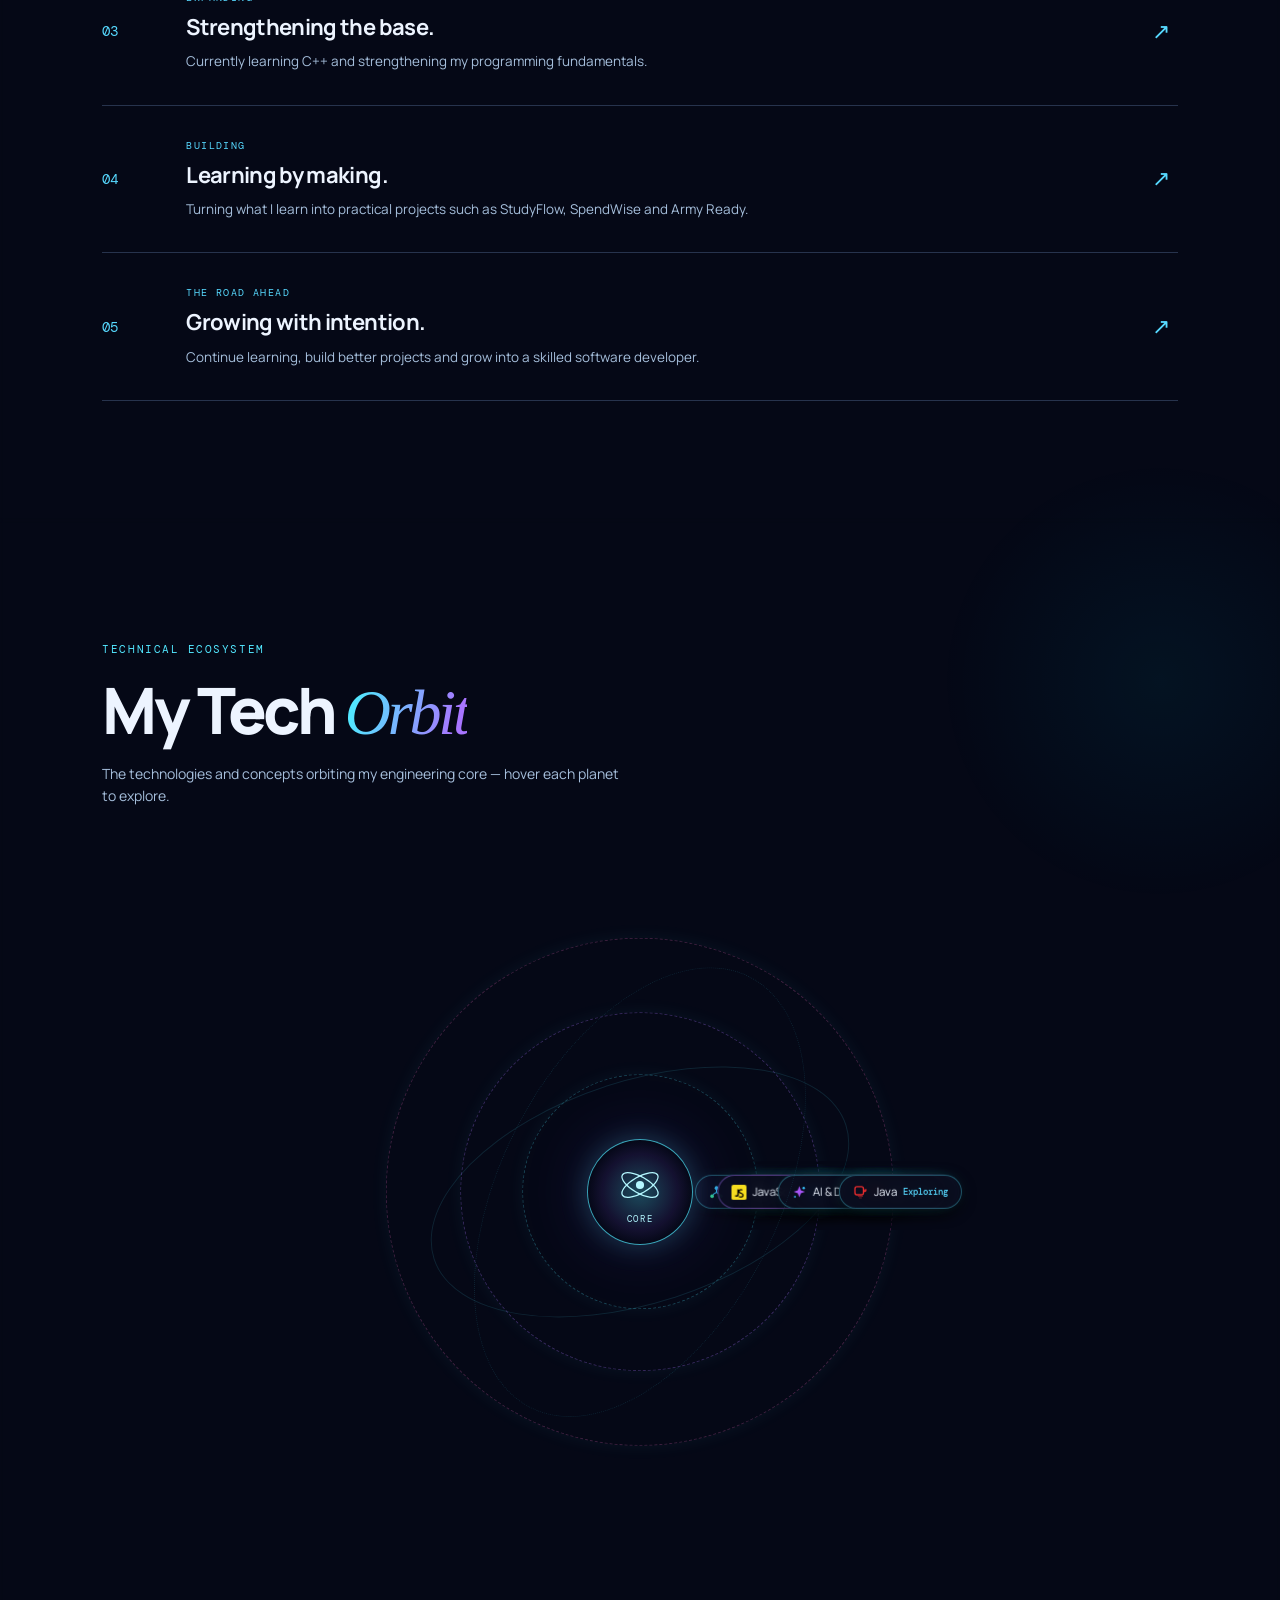
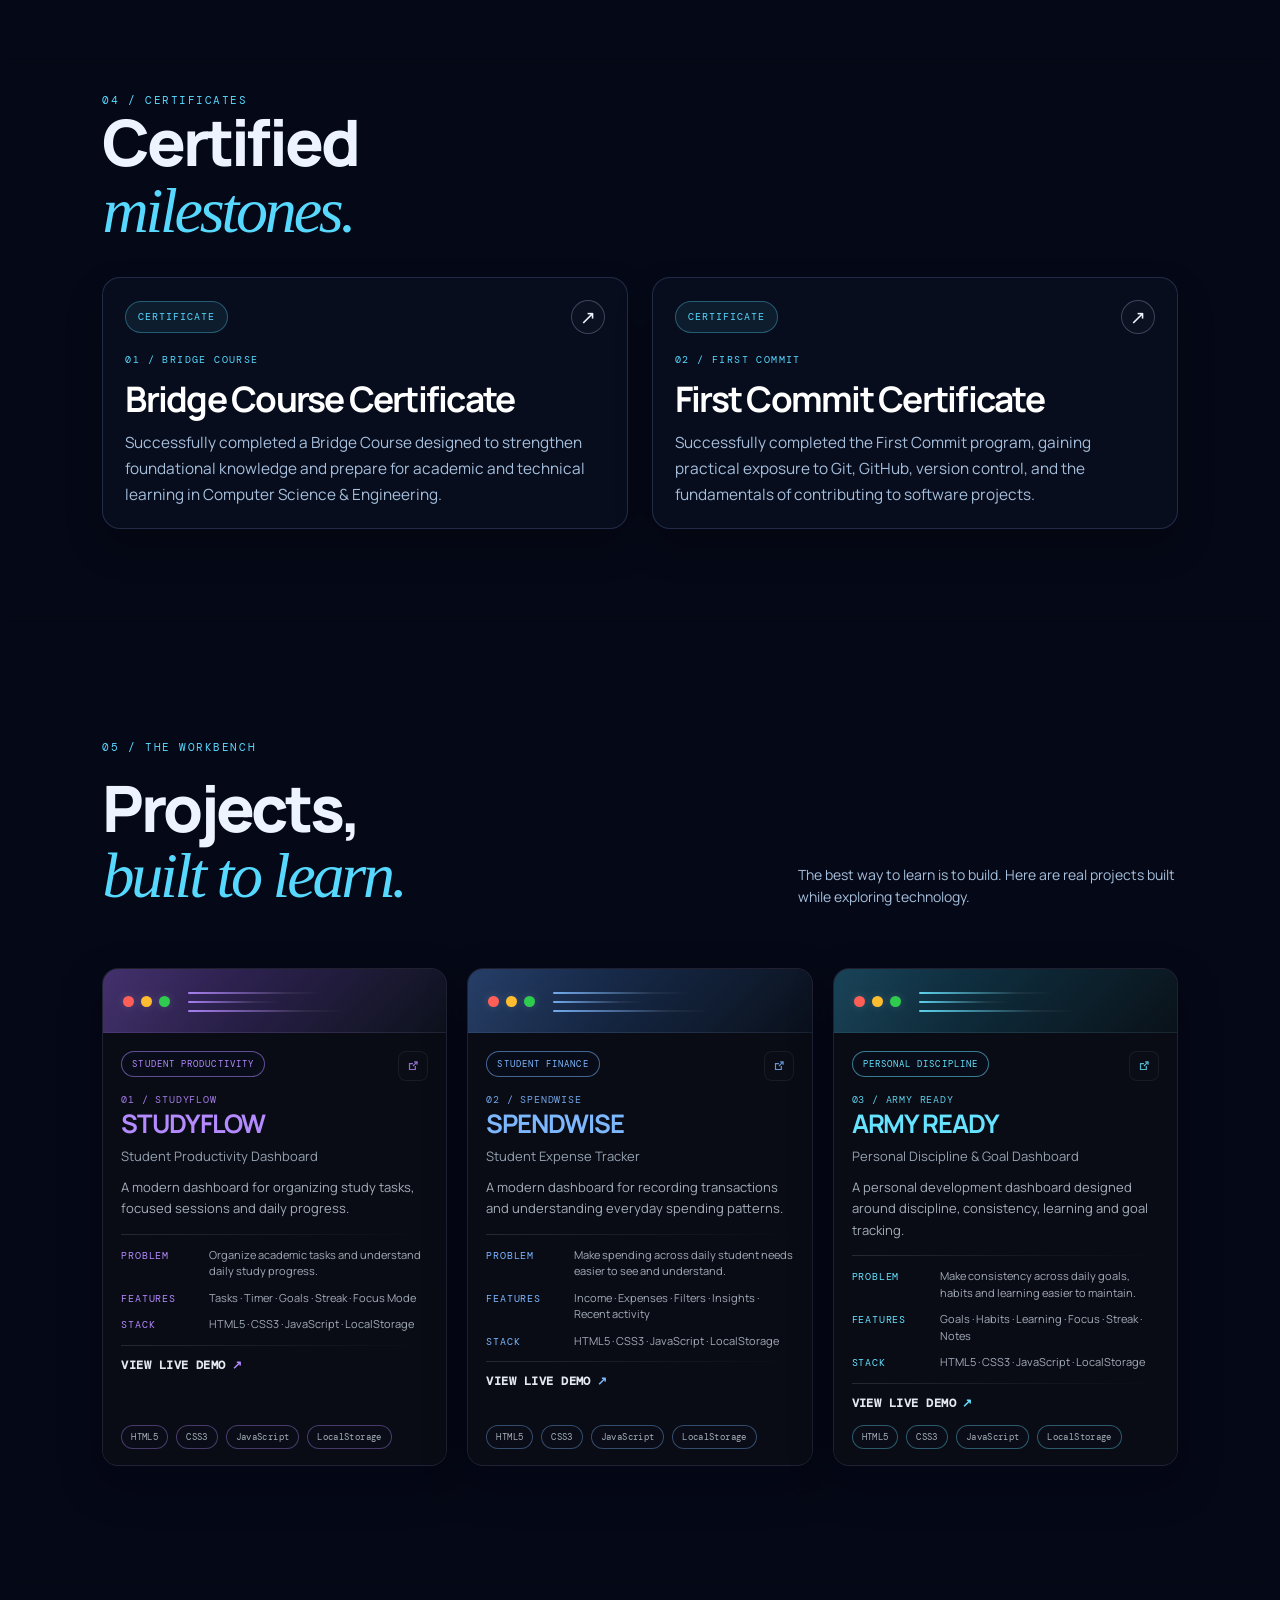
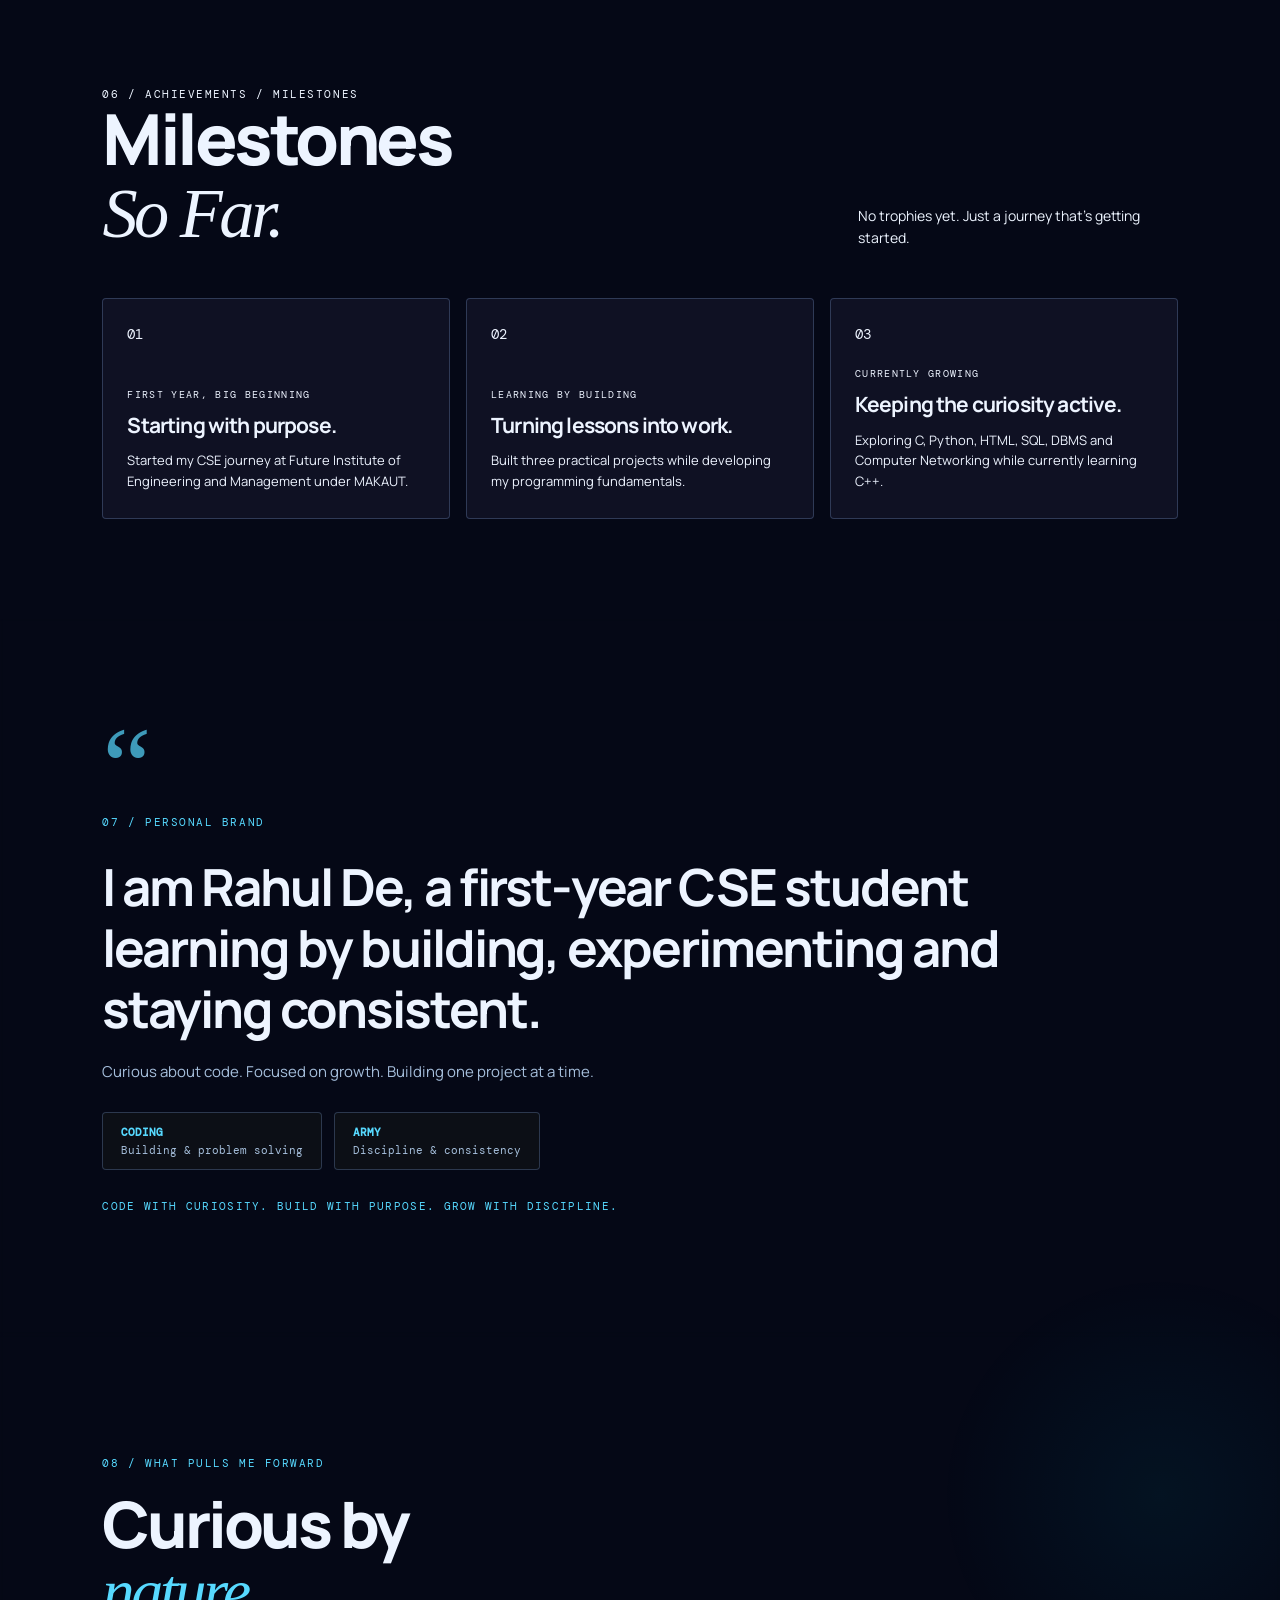
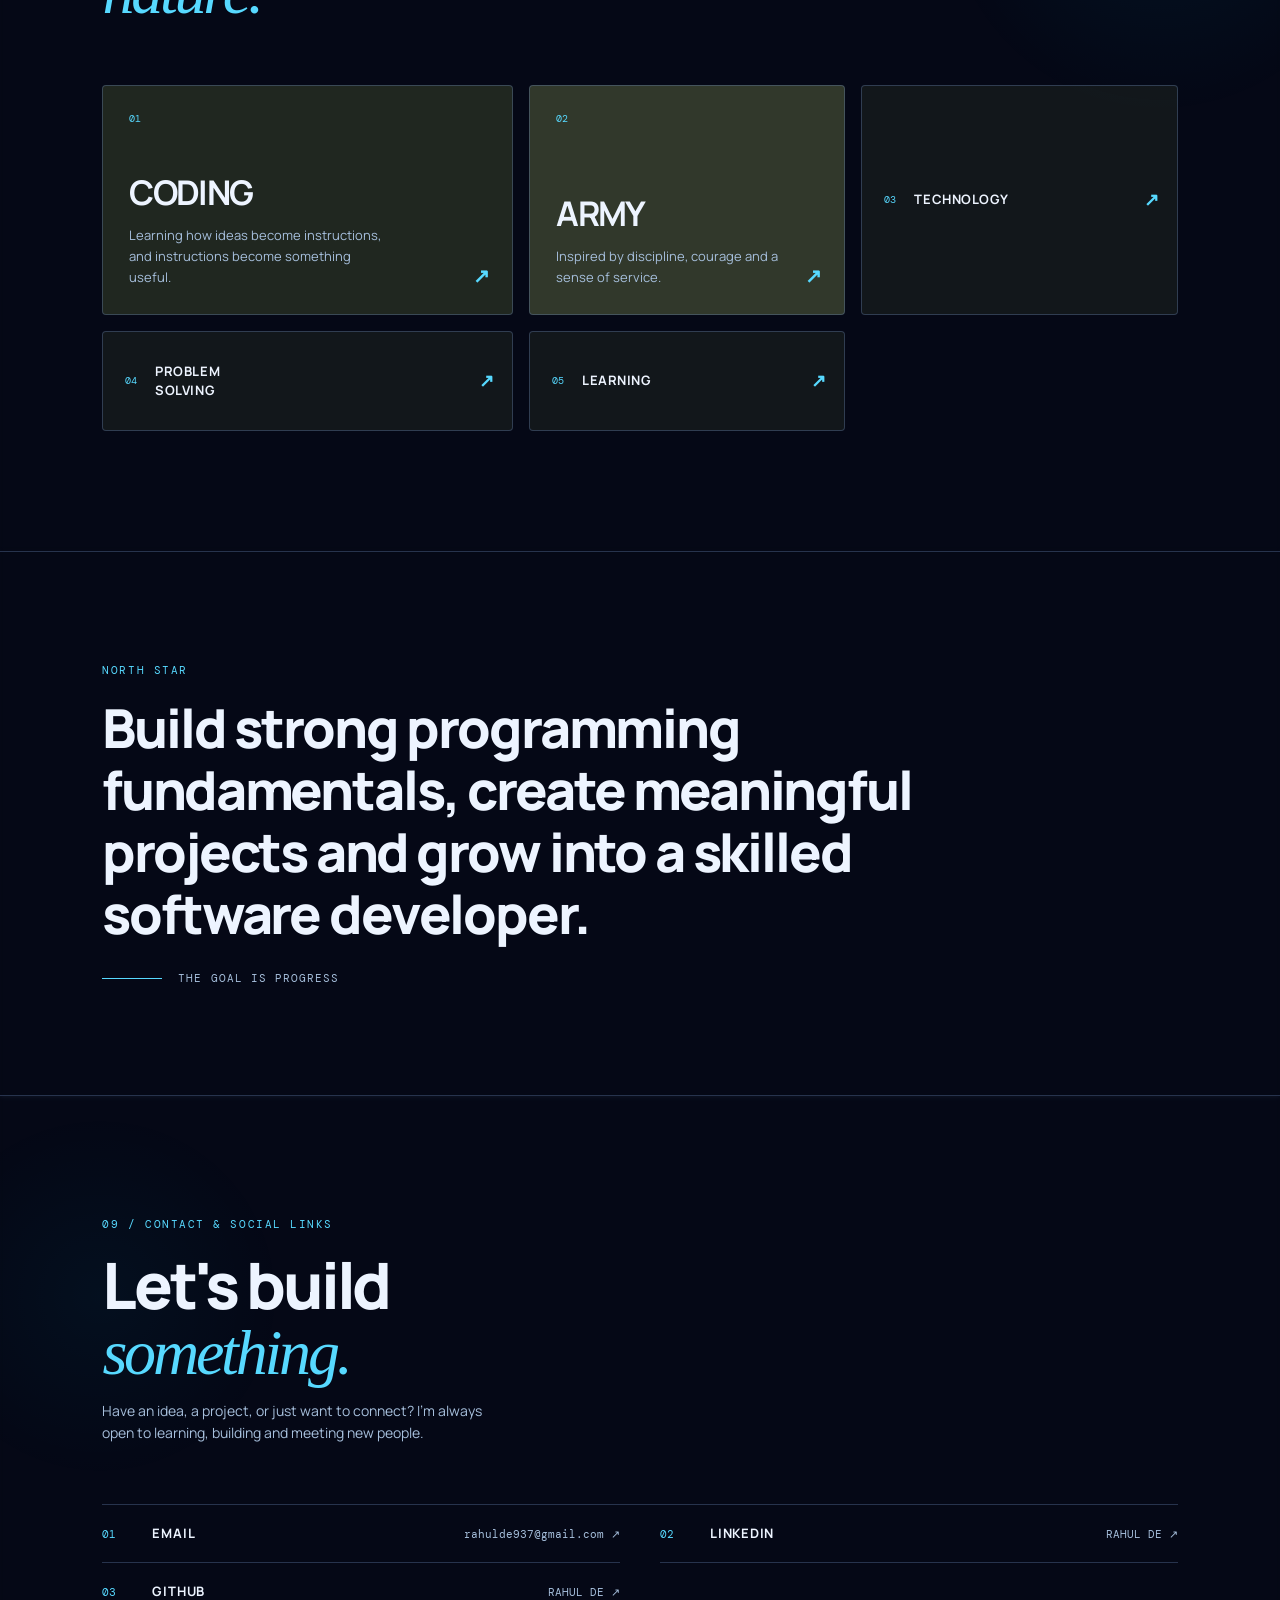
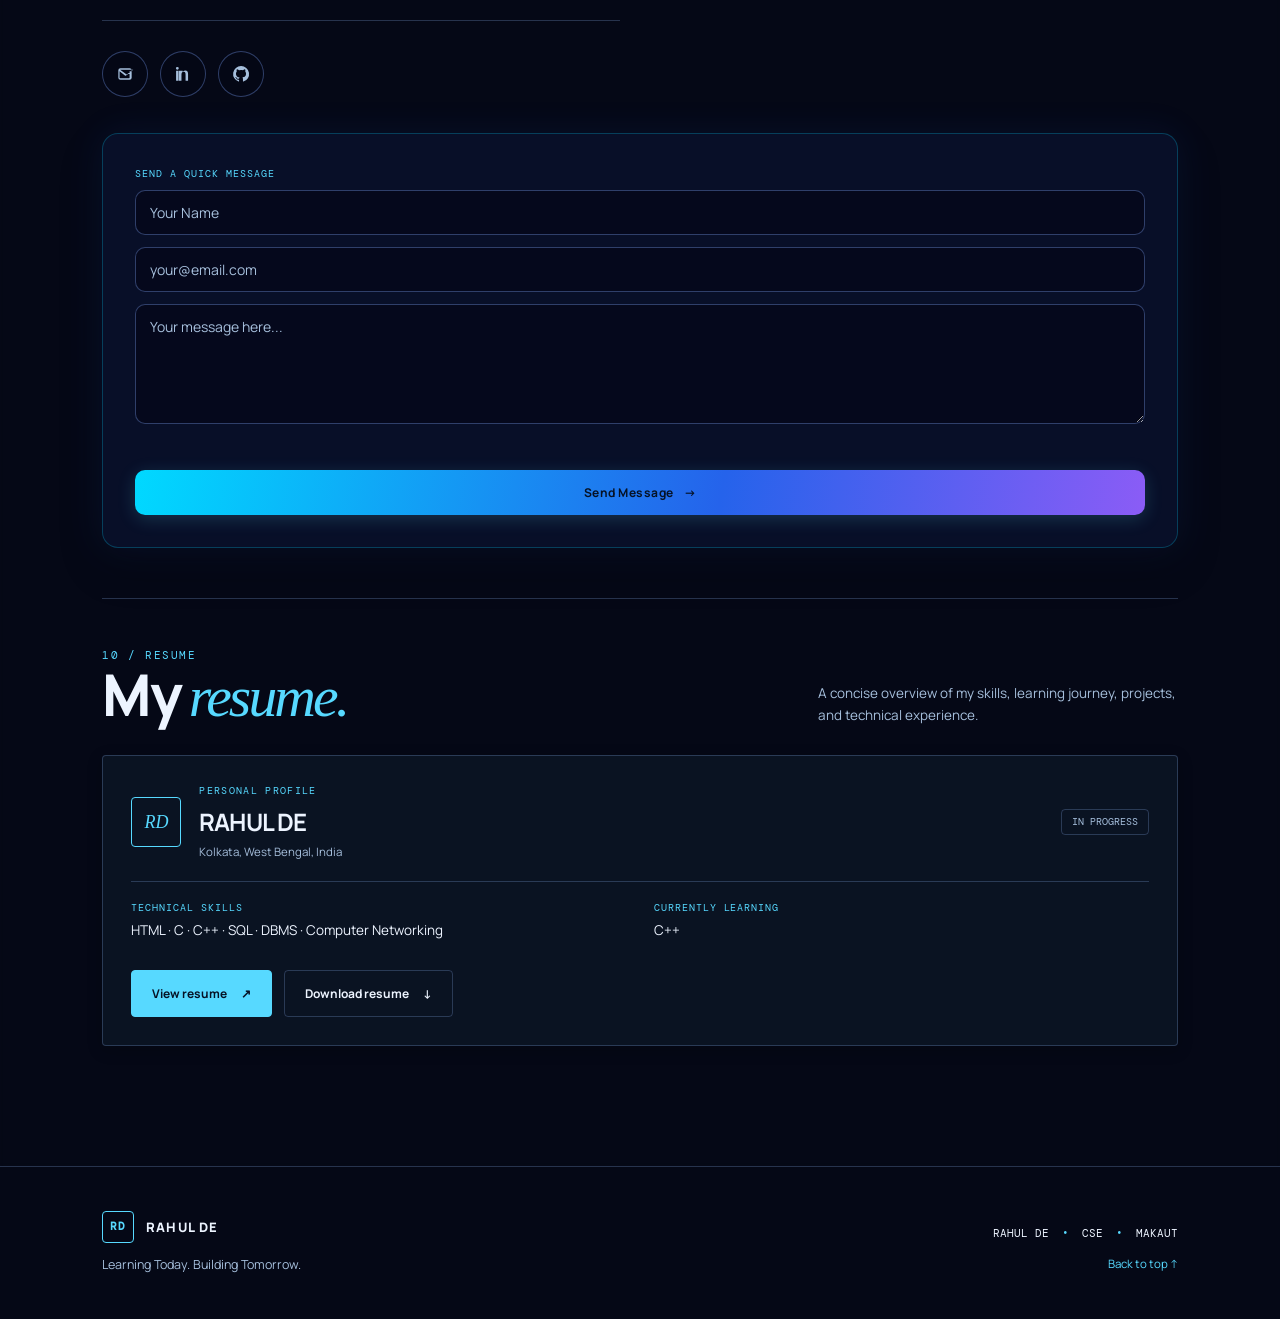
==== commit 86b3a0ec: "logo remove" ====
--- a/index.html
+++ b/index.html
@@ -387,9 +387,6 @@
 						<div class="project-top-row">
 							<span class="project-category">STUDENT PRODUCTIVITY</span>
 							<div class="project-actions" aria-label="Project links">
-								<a class="card-icon-button" href="https://github.com/rahulde2007" target="_blank" rel="noopener noreferrer" aria-label="View GitHub profile">
-									<svg viewBox="0 0 24 24" aria-hidden="true"><path d="M12 2.2A9.8 9.8 0 0 0 8.4 21.4c.5.1.7-.2.7-.5v-1.8c-2.8.6-3.4-1.2-3.4-1.2-.5-1.2-1.1-1.6-1.1-1.6-.9-.6.1-.6.1-.6 1 .1 1.6 1 1.6 1 .9 1.5 2.3 1.1 2.9.8.1-.7.4-1.1.7-1.4-2.2-.2-4.5-1.1-4.5-4.8 0-1.1.4-2 1-2.7-.1-.3-.5-1.4.1-2.8 0 0 .8-.3 2.7 1a9.2 9.2 0 0 1 5 0c1.9-1.3 2.7-1 2.7-1 .6 1.4.2 2.5.1 2.8.7.7 1 1.6 1 2.7 0 3.7-2.3 4.6-4.5 4.8.4.4.8 1.1.8 2.2v3.2c0 .3.2.6.7.5A9.8 9.8 0 0 0 12 2.2Z"/></svg>
-								</a>
 								<a class="card-icon-button card-icon-button--secondary" href="./studyflow/index.html" aria-label="Open StudyFlow demo">
 									<svg viewBox="0 0 24 24" aria-hidden="true"><path d="M14 4h6v6h-2V7.4l-5.3 5.3-1.4-1.4L16.6 6H14V4ZM5 7h7v2H7v8h8v-5h2v7H5V7Z"/></svg>
 								</a>
@@ -432,9 +429,6 @@
 						<div class="project-top-row">
 							<span class="project-category">STUDENT FINANCE</span>
 							<div class="project-actions" aria-label="Project links">
-								<a class="card-icon-button" href="https://github.com/rahulde2007" target="_blank" rel="noopener noreferrer" aria-label="View GitHub profile">
-									<svg viewBox="0 0 24 24" aria-hidden="true"><path d="M12 2.2A9.8 9.8 0 0 0 8.4 21.4c.5.1.7-.2.7-.5v-1.8c-2.8.6-3.4-1.2-3.4-1.2-.5-1.2-1.1-1.6-1.1-1.6-.9-.6.1-.6.1-.6 1 .1 1.6 1 1.6 1 .9 1.5 2.3 1.1 2.9.8.1-.7.4-1.1.7-1.4-2.2-.2-4.5-1.1-4.5-4.8 0-1.1.4-2 1-2.7-.1-.3-.5-1.4.1-2.8 0 0 .8-.3 2.7 1a9.2 9.2 0 0 1 5 0c1.9-1.3 2.7-1 2.7-1 .6 1.4.2 2.5.1 2.8.7.7 1 1.6 1 2.7 0 3.7-2.3 4.6-4.5 4.8.4.4.8 1.1.8 2.2v3.2c0 .3.2.6.7.5A9.8 9.8 0 0 0 12 2.2Z"/></svg>
-								</a>
 								<a class="card-icon-button card-icon-button--secondary" href="./spendwise/index.html" aria-label="Open SpendWise demo">
 									<svg viewBox="0 0 24 24" aria-hidden="true"><path d="M14 4h6v6h-2V7.4l-5.3 5.3-1.4-1.4L16.6 6H14V4ZM5 7h7v2H7v8h8v-5h2v7H5V7Z"/></svg>
 								</a>
@@ -477,9 +471,6 @@
 						<div class="project-top-row">
 							<span class="project-category">PERSONAL DISCIPLINE</span>
 							<div class="project-actions" aria-label="Project links">
-								<a class="card-icon-button" href="https://github.com/rahulde2007" target="_blank" rel="noopener noreferrer" aria-label="View GitHub profile">
-									<svg viewBox="0 0 24 24" aria-hidden="true"><path d="M12 2.2A9.8 9.8 0 0 0 8.4 21.4c.5.1.7-.2.7-.5v-1.8c-2.8.6-3.4-1.2-3.4-1.2-.5-1.2-1.1-1.6-1.1-1.6-.9-.6.1-.6.1-.6 1 .1 1.6 1 1.6 1 .9 1.5 2.3 1.1 2.9.8.1-.7.4-1.1.7-1.4-2.2-.2-4.5-1.1-4.5-4.8 0-1.1.4-2 1-2.7-.1-.3-.5-1.4.1-2.8 0 0 .8-.3 2.7 1a9.2 9.2 0 0 1 5 0c1.9-1.3 2.7-1 2.7-1 .6 1.4.2 2.5.1 2.8.7.7 1 1.6 1 2.7 0 3.7-2.3 4.6-4.5 4.8.4.4.8 1.1.8 2.2v3.2c0 .3.2.6.7.5A9.8 9.8 0 0 0 12 2.2Z"/></svg>
-								</a>
 								<a class="card-icon-button card-icon-button--secondary" href="./army-ready/index.html" aria-label="Open Army Ready demo">
 									<svg viewBox="0 0 24 24" aria-hidden="true"><path d="M14 4h6v6h-2V7.4l-5.3 5.3-1.4-1.4L16.6 6H14V4ZM5 7h7v2H7v8h8v-5h2v7H5V7Z"/></svg>
 								</a>
